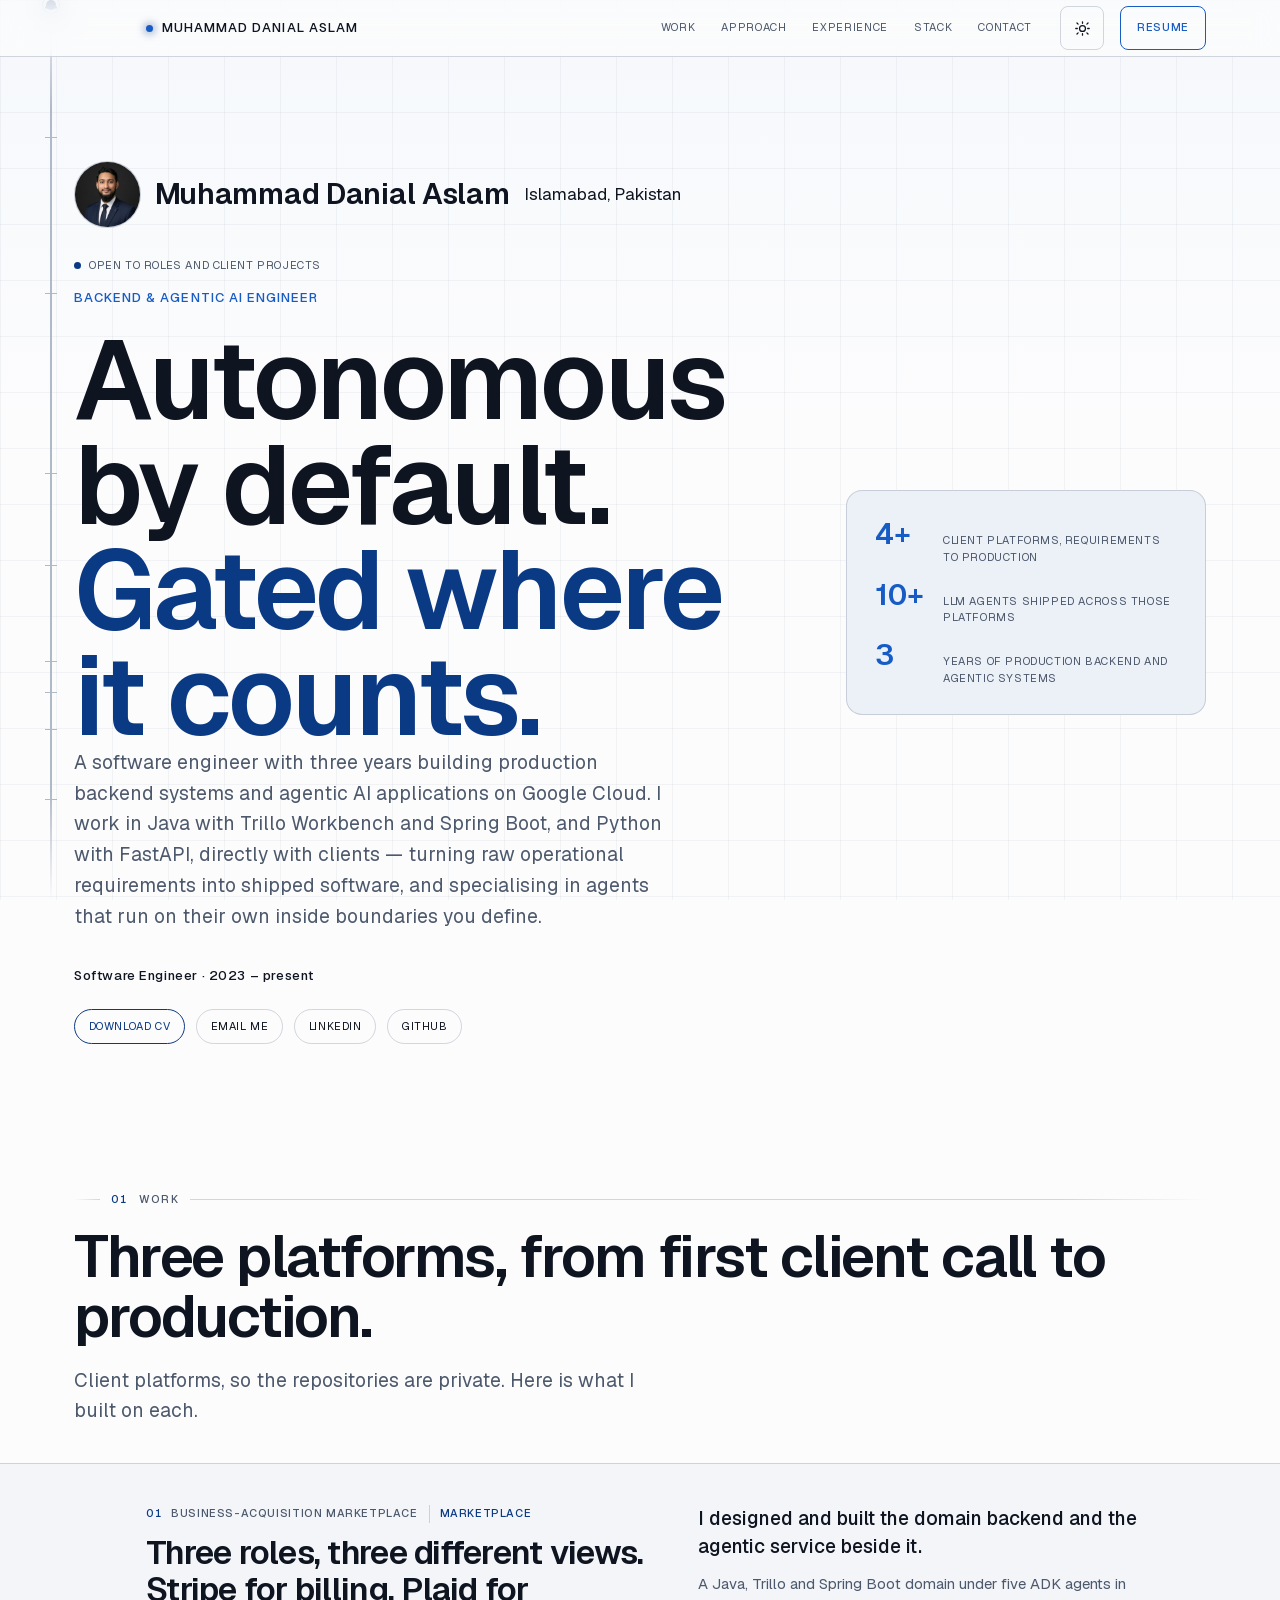
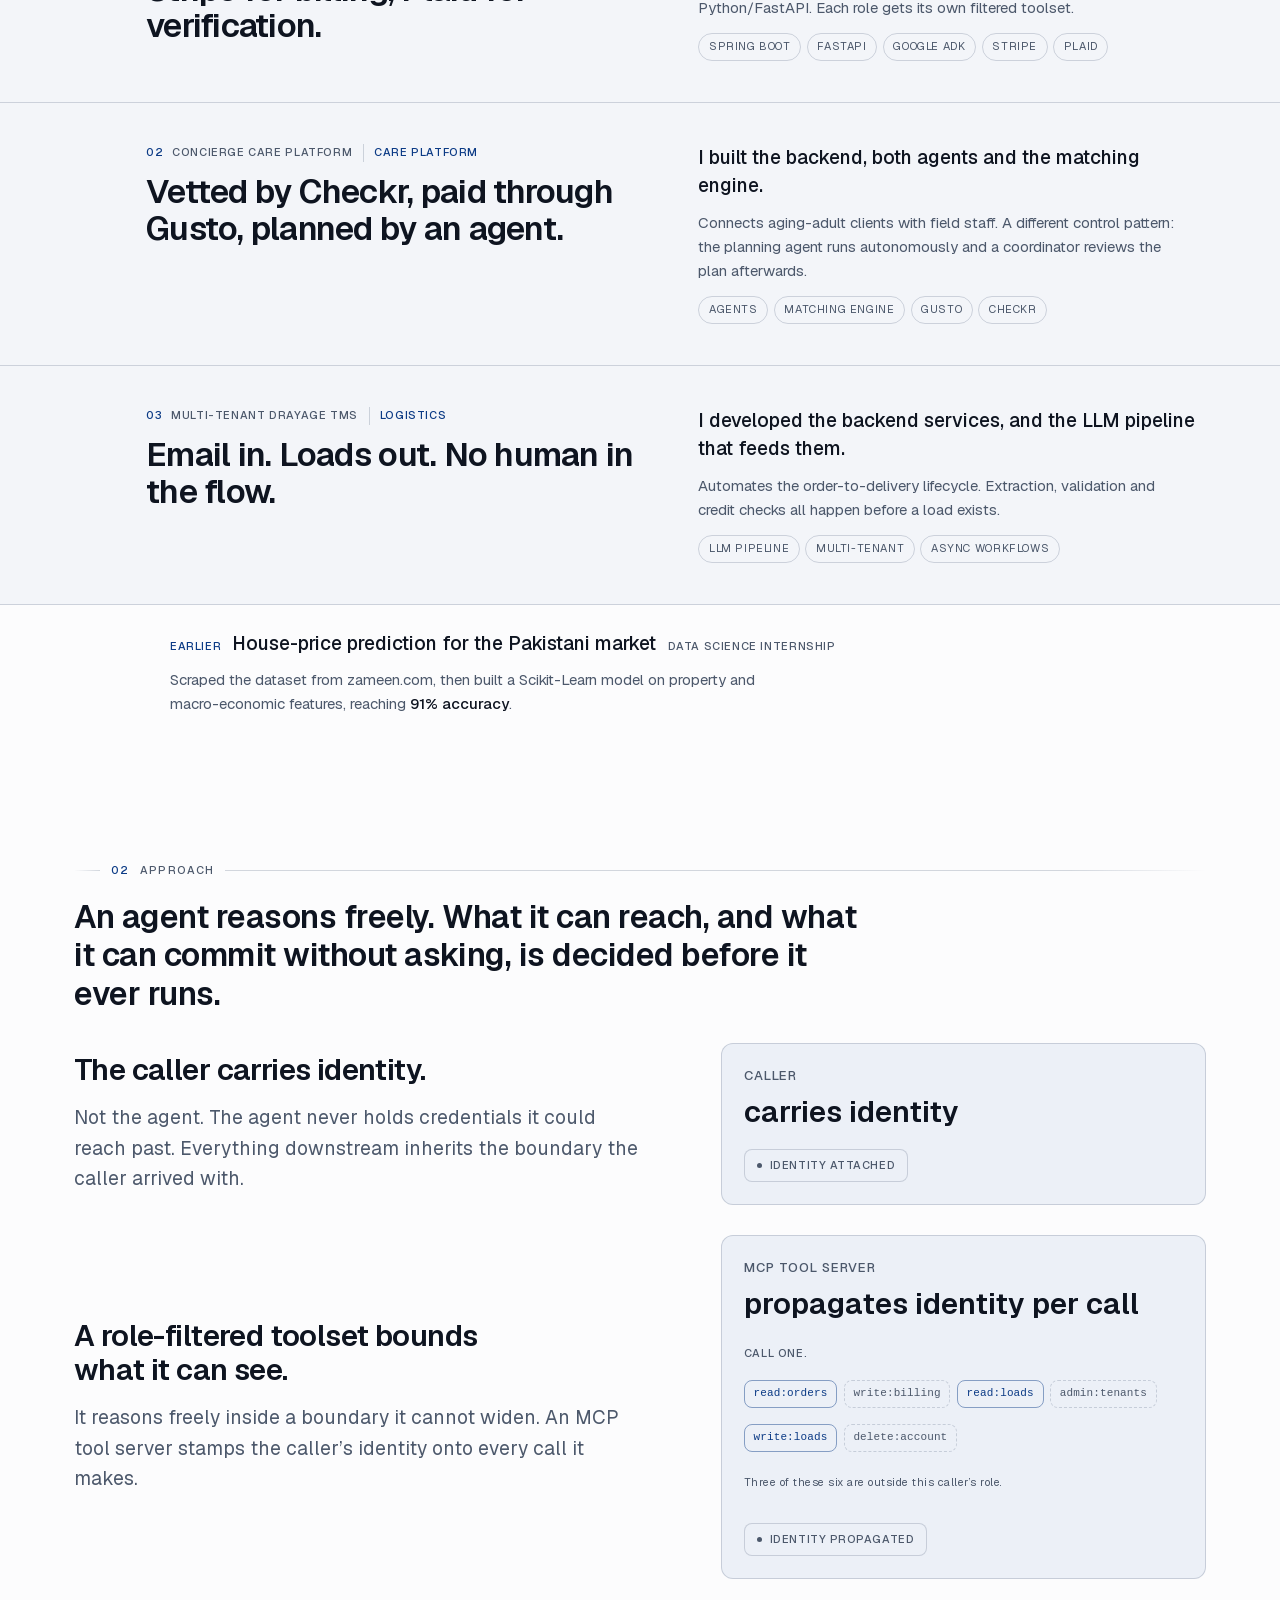
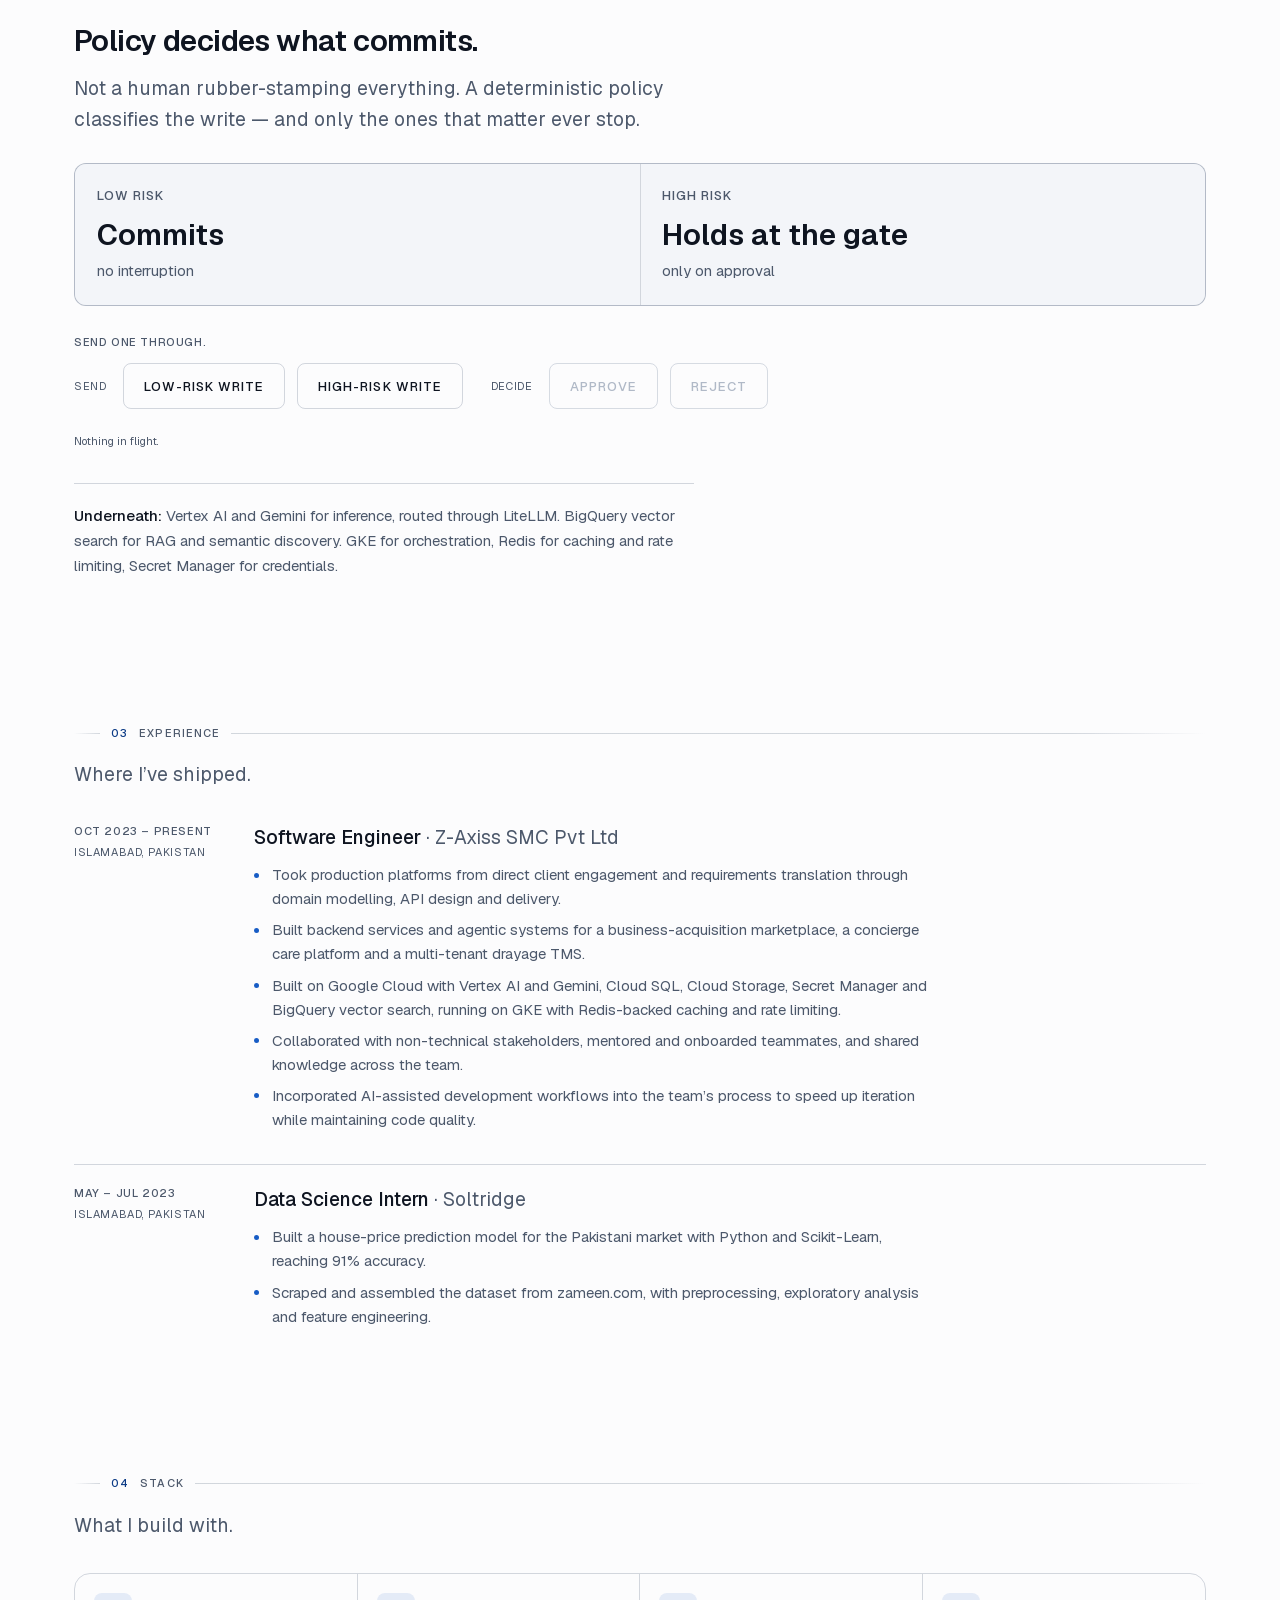
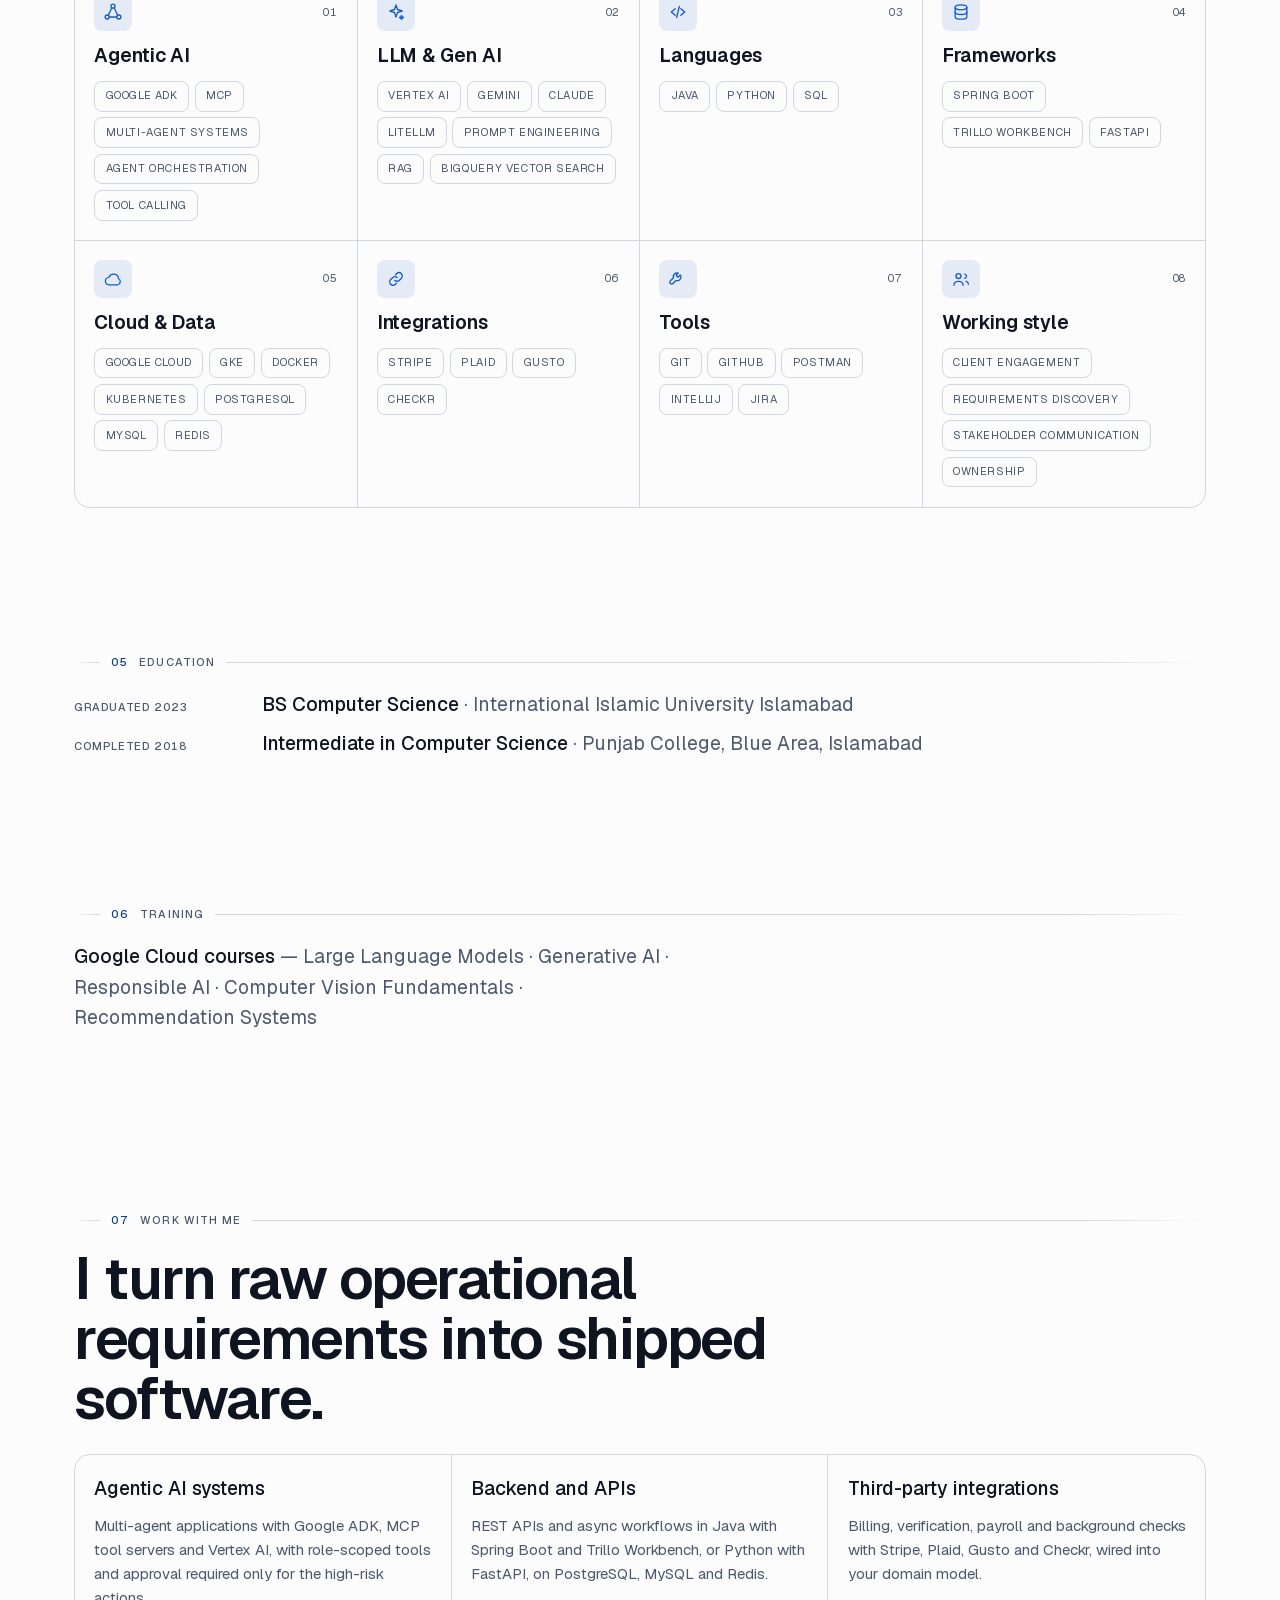
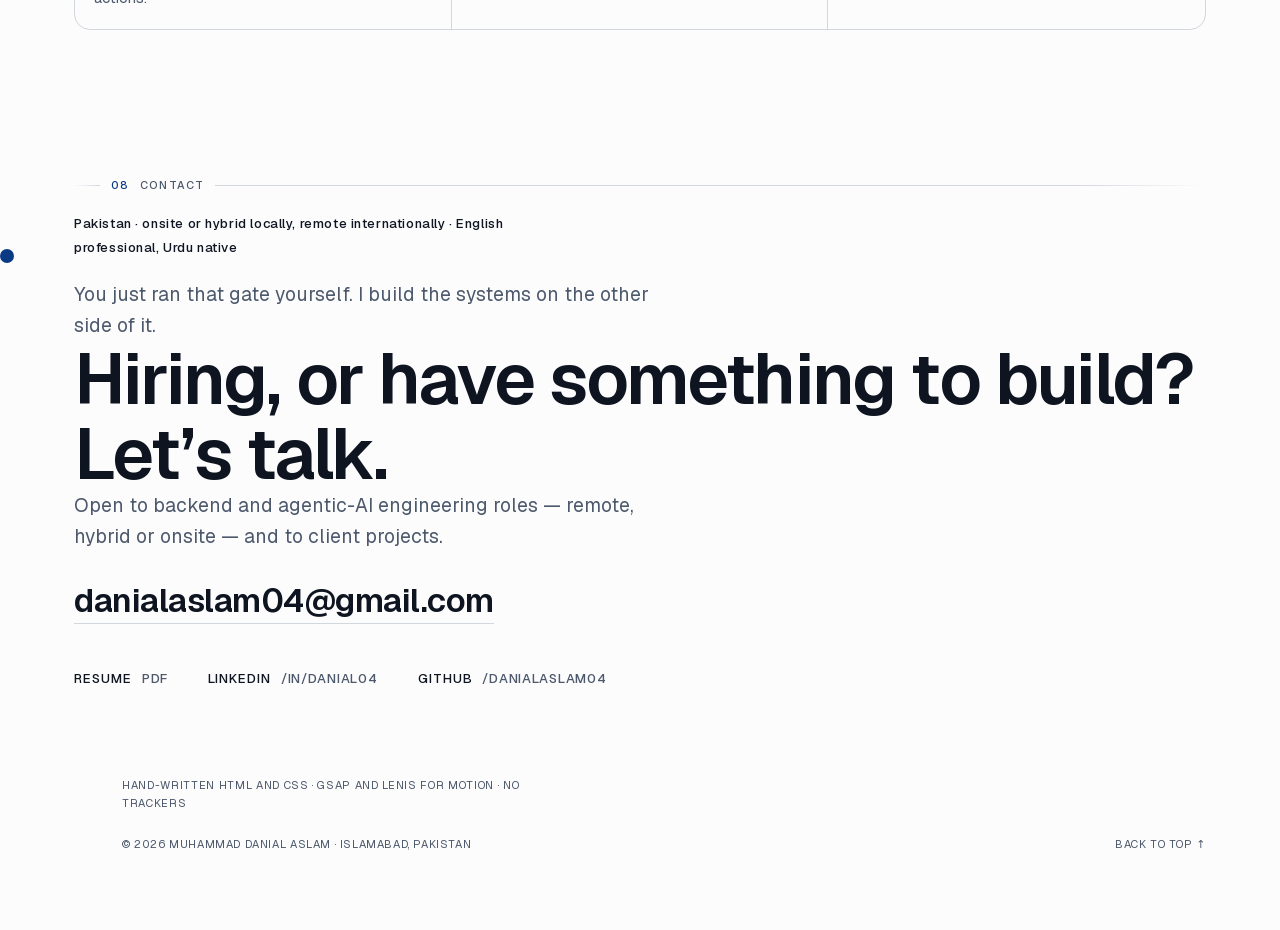
==== index.html @ 0011eb48 "Name employers and location, and add the second education row Completes Portfolio C on Danial's expl" ====
<!doctype html>
<html lang="en">
<head>
<meta charset="utf-8"/>
<meta name="viewport" content="width=device-width, initial-scale=1, viewport-fit=cover"/>
<title>Muhammad Danial Aslam — Backend &amp; Agentic AI Engineer</title>
<meta name="description" content="Backend and agentic AI engineer. Agents that run unattended in production, and the deterministic boundary that decides when they can’t. Java/Spring Boot, Python/FastAPI, Google ADK, MCP, Vertex AI."/>
<link rel="canonical" href="https://danialaslam04.github.io/"/>
<link rel="icon" href="favicon.svg" type="image/svg+xml"/>

<meta property="og:type" content="website"/>
<meta property="og:url" content="https://danialaslam04.github.io/"/>
<meta property="og:title" content="Muhammad Danial Aslam — Backend &amp; Agentic AI Engineer"/>
<meta property="og:description" content="Three production platforms, five LLM agents, three years. Java/Spring Boot, Python/FastAPI, Google Cloud."/>
<meta property="og:image" content="https://danialaslam04.github.io/assets/og-image.png"/>
<meta property="og:image:width" content="1200"/>
<meta property="og:image:height" content="630"/>
<meta property="og:image:alt" content="Muhammad Danial Aslam — Backend and Agentic AI Engineer"/>
<meta name="twitter:card" content="summary_large_image"/>
<meta name="twitter:title" content="Muhammad Danial Aslam — Backend &amp; Agentic AI Engineer"/>
<meta name="twitter:description" content="Three production platforms, five LLM agents, three years. Java/Spring Boot, Python/FastAPI, Google Cloud."/>
<meta name="twitter:image" content="https://danialaslam04.github.io/assets/og-image.png"/>
<meta name="twitter:image:alt" content="Muhammad Danial Aslam — Backend and Agentic AI Engineer"/>
<meta name="theme-color" content="#070B12"/>

<link rel="preload" href="assets/geist-latin.woff2" as="font" type="font/woff2" crossorigin/>
<link rel="stylesheet" href="styles.css"/>

<script>
/* Pre-paint: apply the stored theme before the first frame. Without this a
   visitor who chose light gets a dark flash on every load, which is worse
   than not offering the toggle. Wrapped because storage can throw in private
   mode; the page then simply follows the OS preference. */
(function(){
  try { var t = localStorage.getItem('theme');
        if (t === 'light' || t === 'dark') document.documentElement.setAttribute('data-theme', t);
  } catch (e) {}
})();
</script>

<script type="application/ld+json">
{"@context":"https://schema.org","@type":"Person","name":"Muhammad Danial Aslam",
"url":"https://danialaslam04.github.io/","jobTitle":"Backend & Agentic AI Engineer",
"image":"https://danialaslam04.github.io/assets/danial-aslam.jpg",
"email":"mailto:danialaslam04@gmail.com",
"address":{"@type":"PostalAddress","addressCountry":"PK"},
"sameAs":["https://github.com/DanialAslam04","https://www.linkedin.com/in/danial04/"],
"alumniOf":{"@type":"CollegeOrUniversity","name":"International Islamic University Islamabad"},
"knowsAbout":["Agentic AI","Model Context Protocol","Google ADK","Vertex AI","Java","Spring Boot","Python","FastAPI","Kubernetes","PostgreSQL"]}
</script>
</head>
<body>
<a class="skip-link" href="#main">Skip to main content</a>

<header class="bar">
  <div class="bar-in">
    <a class="bar-id" href="#hero"><span class="bar-dot" aria-hidden="true"></span><span class="bar-name"><span class="bar-given">Muhammad </span>Danial Aslam</span></a>
    <nav class="bar-nav" aria-label="Primary">
      <ul>
        <li><a href="#work">Work</a></li>
        <li><a href="#build">Approach</a></li>
        <li><a href="#experience">Experience</a></li>
        <li><a href="#stack">Stack</a></li>
        <li><a href="#contact">Contact</a></li>
      </ul>
    </nav>
    <button type="button" id="theme" class="bar-toggle" aria-label="Switch to light theme">
      <svg class="i-moon" viewBox="0 0 24 24" width="17" height="17" aria-hidden="true" focusable="false"><path d="M21 12.8A9 9 0 1 1 11.2 3a7 7 0 0 0 9.8 9.8Z" fill="none" stroke="currentColor" stroke-width="1.8" stroke-linejoin="round"/></svg>
      <svg class="i-sun" viewBox="0 0 24 24" width="17" height="17" aria-hidden="true" focusable="false"><circle cx="12" cy="12" r="4.2" fill="none" stroke="currentColor" stroke-width="1.8"/><path d="M12 2.5v2.2M12 19.3v2.2M4.2 4.2l1.6 1.6M18.2 18.2l1.6 1.6M2.5 12h2.2M19.3 12h2.2M4.2 19.8l1.6-1.6M18.2 5.8l1.6-1.6" stroke="currentColor" stroke-width="1.8" stroke-linecap="round"/></svg>
    </button>
    <a class="bar-cta" href="assets/Muhammad-Danial-Aslam-Resume.pdf" target="_blank" rel="noopener noreferrer">Resume</a>
  </div>
</header>

<div class="glow glow-a" aria-hidden="true"></div>
<div class="glow glow-b" aria-hidden="true"></div>

<div id="rail" aria-hidden="true">
  <div class="track"></div><div class="trace"></div><div class="head"></div>
</div>

<main id="main" tabindex="-1">

  <!-- ───────────────── 1 · Hero — who, the claim, the proof ─────────────────
       About's bio sentence folds in here. It was a section of its own saying
       what this one already implies, a screen before the evidence for it. -->
  <section id="hero" class="wrap">
    <div class="hero-grid">
      <div class="hero-main">
        <div class="ident">
          <!-- alt="" is deliberate, not an omission. His name is the adjacent
               visible text, so alt text here would make a screen reader
               announce it twice — the same reason the h1 no longer carries a
               hidden copy of it. Do not "fix" this. -->
          <img class="ident-face" src="assets/danial-aslam.jpg" alt="" width="400" height="400"
               decoding="async" fetchpriority="high">
          <p class="ident-name">Muhammad Danial Aslam</p>
          <p class="ident-loc rv"><span>Islamabad, Pakistan</span></p>
        </div>
        <p class="avail rv"><span><i aria-hidden="true"></i>Open to roles and client projects</span></p>
        <p class="eyebrow rv"><span><b>Backend &amp; Agentic AI Engineer</b></span></p>
        <h1 class="claim rv"><span>Autonomous</span> <span>by default.</span> <span class="two">Gated where</span> <span class="two">it counts.</span></h1>
        <p class="lede hero-bio rv"><span>A software engineer with three years building production backend systems and agentic AI applications on Google Cloud. I work in Java with Trillo Workbench and Spring Boot, and Python with FastAPI, directly with clients — turning raw operational requirements into shipped software, and specialising in agents that run on their own inside boundaries you define.</span></p>
        <p class="hero-meta rv"><span>Software Engineer · 2023 – present</span></p>
        <ul class="hero-cta rv">
          <li><a class="hc-go" href="assets/Muhammad-Danial-Aslam-Resume.pdf" target="_blank" rel="noopener noreferrer">Download CV</a></li>
          <li><a href="mailto:danialaslam04@gmail.com">Email me</a></li>
          <li><a href="https://www.linkedin.com/in/danial04/" target="_blank" rel="noopener noreferrer">LinkedIn</a></li>
          <li><a href="https://github.com/DanialAslam04" target="_blank" rel="noopener noreferrer">GitHub</a></li>
        </ul>
      </div>

      <aside class="brief" aria-label="At a glance">
        <ul class="metrics">
          <li><b>4+</b><span>client platforms, requirements to production</span></li>
          <li><b>10+</b><span>LLM agents shipped across those platforms</span></li>
          <li><b>3</b><span>years of production backend and agentic systems</span></li>
        </ul>
      </aside>
    </div>
  </section>
  <section id="work" class="wrap sec-lg" aria-labelledby="work-h">
    <p class="sec-mark"><i aria-hidden="true">01</i><span>Work</span></p>
    <h2 id="work-h" class="rv"><span>Three platforms, from first client call to production.</span></h2>
    <p class="lede sec-lede">Client platforms, so the repositories are private. Here is what I built on each.</p>

    <div class="work-view">
      <ol class="work-track">
        <li class="panel">
          <div class="panel-in">
            <div class="panel-claim">
              <p class="panel-k"><i aria-hidden="true">01</i>Business-Acquisition Marketplace<em>Marketplace</em></p>
              <p class="panel-pull rv"><span>Three roles, three different views. Stripe for billing, Plaid for verification.</span></p>
            </div>
            <div class="panel-detail">
              <p class="panel-own">I designed and built the domain backend and the agentic service beside it.</p>
              <p class="panel-desc">A Java, Trillo and Spring Boot domain under five ADK agents in Python/FastAPI. Each role gets its own filtered toolset.</p>
              <ul class="panel-tech"><li>Spring Boot</li><li>FastAPI</li><li>Google ADK</li><li>Stripe</li><li>Plaid</li></ul>
            </div>
          </div>
        </li>
        <li class="panel">
          <div class="panel-in">
            <div class="panel-claim">
              <p class="panel-k"><i aria-hidden="true">02</i>Concierge Care Platform<em>Care platform</em></p>
              <p class="panel-pull rv"><span>Vetted by Checkr, paid through Gusto, planned by an agent.</span></p>
            </div>
            <div class="panel-detail">
              <p class="panel-own">I built the backend, both agents and the matching engine.</p>
              <p class="panel-desc">Connects aging-adult clients with field staff. A different control pattern: the planning agent runs autonomously and a coordinator reviews the plan afterwards.</p>
              <ul class="panel-tech"><li>Agents</li><li>Matching engine</li><li>Gusto</li><li>Checkr</li></ul>
            </div>
          </div>
        </li>
        <li class="panel">
          <div class="panel-in">
            <div class="panel-claim">
              <p class="panel-k"><i aria-hidden="true">03</i>Multi-Tenant Drayage TMS<em>Logistics</em></p>
              <p class="panel-pull rv"><span>Email in. Loads out. No human in the flow.</span></p>
            </div>
            <div class="panel-detail">
              <p class="panel-own">I developed the backend services, and the LLM pipeline that feeds them.</p>
              <p class="panel-desc">Automates the order-to-delivery lifecycle. Extraction, validation and credit checks all happen before a load exists.</p>
              <ul class="panel-tech"><li>LLM pipeline</li><li>Multi-tenant</li><li>Async workflows</li></ul>
            </div>
          </div>
        </li>
      </ol>
    </div>

    <!-- The one piece of work with a number attached and nothing under NDA. -->
    <div class="earlier">
      <p class="earlier-k"><i aria-hidden="true">Earlier</i>House-price prediction for the Pakistani market<em>Data science internship</em></p>
      <p class="earlier-d">Scraped the dataset from zameen.com, then built a Scikit-Learn model on property and macro-economic features, reaching <b>91% accuracy</b>.</p>
    </div>
  </section>
  <section id="build" class="wrap sec-lg" aria-labelledby="build-h">
    <p class="sec-mark"><i aria-hidden="true">02</i><span>Approach</span></p>
    <h2 id="build-h" class="build-h rv"><span>An agent reasons freely. What it can reach, and what it can commit without asking, is decided before it ever runs.</span></h2>

    <div class="stage-block" data-live>
      <div class="stage">
        <div>
          <h3 class="stage-h rv"><span>The caller carries identity.</span></h3>
          <p class="lede rv"><span>Not the agent. The agent never holds credentials it could reach past. Everything downstream inherits the boundary the caller arrived with.</span></p>
        </div>
        <div class="unit">
          <span class="k">Caller</span>
          <span class="v">carries identity</span>
          <span class="chip"><i aria-hidden="true"></i>identity attached</span>
        </div>
      </div>
    </div>

    <div class="stage-block" data-live data-filter>
      <div class="stage">
        <div>
          <h3 class="stage-h rv"><span>A role-filtered toolset bounds what it can see.</span></h3>
          <p class="lede rv"><span>It reasons freely inside a boundary it cannot widen. An MCP tool server stamps the caller’s identity onto every call it makes.</span></p>
        </div>
        <div class="unit">
          <span class="k">MCP tool server</span>
          <span class="v">propagates identity per call</span>
          <p class="tool-ask" id="tool-ask">Call one.</p>
          <ul class="tools" aria-labelledby="tool-ask">
            <li class="allow"><button type="button" class="tool" data-allow="1"><span class="tool-face">read:orders</span></button></li>
            <li class="deny"><button type="button" class="tool" data-allow="0"><span class="tool-face">write:billing</span><span class="sr"> — outside this role</span></button></li>
            <li class="allow"><button type="button" class="tool" data-allow="1"><span class="tool-face">read:loads</span></button></li>
            <li class="deny"><button type="button" class="tool" data-allow="0"><span class="tool-face">admin:tenants</span><span class="sr"> — outside this role</span></button></li>
            <li class="allow"><button type="button" class="tool" data-allow="1"><span class="tool-face">write:loads</span></button></li>
            <li class="deny"><button type="button" class="tool" data-allow="0"><span class="tool-face">delete:account</span><span class="sr"> — outside this role</span></button></li>
          </ul>
          <!-- Renders complete without JS: the sentence states the rule the
               buttons go on to demonstrate, so a visitor with no script reads
               the claim rather than meeting a dead control. -->
          <p class="tool-out" role="status" aria-live="polite">Three of these six are outside this caller’s role.</p>
          <span class="chip"><i aria-hidden="true"></i>identity propagated</span>
        </div>
      </div>
    </div>

    <!-- The gate keeps its id and its data-state: the state machine and every
         selector hanging off it are descendant-based, so it works unchanged
         as a block rather than a section. -->
    <div id="gate" class="gate-block" data-state="" data-live>
      <h3 class="stage-h gate-h rv"><span>Policy decides what commits.</span></h3>
      <p class="lede rv"><span>Not a human rubber-stamping everything. A deterministic policy classifies the write — and only the ones that matter ever stop.</span></p>

      <div class="verdict">
        <div class="path path-low">
          <span class="pk">Low risk</span>
          <span class="pv" data-low-t>Commits</span>
          <span class="ps" data-low-s>no interruption</span>
        </div>
        <div class="path path-high">
          <span class="pk">High risk</span>
          <span class="pv" data-high-t>Holds at the gate</span>
          <span class="ps" data-high-s>only on approval</span>
        </div>
      </div>

      <p class="gate-prompt">Send one through.</p>
      <div class="controls">
        <span class="ctl-sep">Send</span>
        <button type="button" class="ctl" data-send="low">Low-risk write</button>
        <button type="button" class="ctl" data-send="high">High-risk write</button>
        <span class="ctl-sep ctl-sep-2">Decide</span>
        <button type="button" class="ctl ctl-go" data-act="approve" disabled>Approve</button>
        <button type="button" class="ctl" data-act="reject" disabled>Reject</button>
      </div>
      <p class="status" role="status" aria-live="polite">Nothing in flight.</p>
    </div>
    <p class="under"><b>Underneath:</b> Vertex AI and Gemini for inference, routed through LiteLLM. BigQuery vector search for RAG and semantic discovery. GKE for orchestration, Redis for caching and rate limiting, Secret Manager for credentials.</p>
  </section>
  <!-- ───────────────── 4 · Experience ─────────────────
       Portfolio C promotes this out of the old Background band into a section
       of its own with per-role bullets. Employers are named and the location
       is city-level on Danial's explicit instruction, 2026-10-05. This reverses
       the earlier ruling behind 5efdc1f — do not re-anonymise without asking. -->
  <section id="experience" class="wrap quiet" aria-labelledby="exp-h">
    <h2 id="exp-h" class="sec-mark"><i aria-hidden="true">03</i><span>Experience</span></h2>
    <p class="lede sec-lede">Where I&#8217;ve shipped.</p>
    <ol class="exp">
      <li>
        <div class="exp-when"><span class="tl-when">Oct 2023 &#8211; present</span><span class="exp-where">Islamabad, Pakistan</span></div>
        <div class="exp-body">
          <p class="exp-role"><b>Software Engineer</b> &#183; Z-Axiss SMC Pvt Ltd</p>
          <ul>
            <li>Took production platforms from direct client engagement and requirements translation through domain modelling, API design and delivery.</li>
            <li>Built backend services and agentic systems for a business-acquisition marketplace, a concierge care platform and a multi-tenant drayage TMS.</li>
            <li>Built on Google Cloud with Vertex AI and Gemini, Cloud SQL, Cloud Storage, Secret Manager and BigQuery vector search, running on GKE with Redis-backed caching and rate limiting.</li>
            <li>Collaborated with non-technical stakeholders, mentored and onboarded teammates, and shared knowledge across the team.</li>
            <li>Incorporated AI-assisted development workflows into the team&#8217;s process to speed up iteration while maintaining code quality.</li>
          </ul>
        </div>
      </li>
      <li>
        <div class="exp-when"><span class="tl-when">May &#8211; Jul 2023</span><span class="exp-where">Islamabad, Pakistan</span></div>
        <div class="exp-body">
          <p class="exp-role"><b>Data Science Intern</b> &#183; Soltridge</p>
          <ul>
            <li>Built a house-price prediction model for the Pakistani market with Python and Scikit-Learn, reaching 91% accuracy.</li>
            <li>Scraped and assembled the dataset from zameen.com, with preprocessing, exploratory analysis and feature engineering.</li>
          </ul>
        </div>
      </li>
    </ol>
  </section>
  <section id="stack" class="wrap quiet" aria-labelledby="stack-h">
    <h2 id="stack-h" class="sec-mark"><i aria-hidden="true">04</i><span>Stack</span></h2>
    <p class="lede sec-lede">What I build with.</p>
    <dl class="field">
      <div class="grp">
        <dt>
          <span class="grp-head">
            <span class="grp-ico" aria-hidden="true"><svg viewBox="0 0 24 24" fill="none" stroke="currentColor" stroke-width="1.6" stroke-linecap="round" stroke-linejoin="round"><circle cx="12" cy="5" r="2.4"/><circle cx="5" cy="18" r="2.4"/><circle cx="19" cy="18" r="2.4"/><path d="M10.6 6.9 6.5 15.7M13.4 6.9l4.1 8.8M7.4 18h9.2"/></svg></span>
            <i aria-hidden="true">01</i>
          </span>
          <span class="grp-t">Agentic AI</span>
        </dt>
        <dd><ul><li>Google ADK</li><li>MCP</li><li>Multi-Agent Systems</li><li>Agent Orchestration</li><li>Tool Calling</li></ul></dd>
      </div>
      <div class="grp">
        <dt>
          <span class="grp-head">
            <span class="grp-ico" aria-hidden="true"><svg viewBox="0 0 24 24" fill="none" stroke="currentColor" stroke-width="1.6" stroke-linecap="round" stroke-linejoin="round"><path d="M12 3.4 13.8 9l5.6 1.8L13.8 12.6 12 18.2l-1.8-5.6L4.6 10.8 10.2 9z"/><path d="M18.6 16.2l.6 1.8 1.8.6-1.8.6-.6 1.8-.6-1.8-1.8-.6 1.8-.6z"/></svg></span>
            <i aria-hidden="true">02</i>
          </span>
          <span class="grp-t">LLM &amp; Gen AI</span>
        </dt>
        <dd><ul><li>Vertex AI</li><li>Gemini</li><li>Claude</li><li>LiteLLM</li><li>Prompt Engineering</li><li>RAG</li><li>BigQuery vector search</li></ul></dd>
      </div>
      <div class="grp">
        <dt>
          <span class="grp-head">
            <span class="grp-ico" aria-hidden="true"><svg viewBox="0 0 24 24" fill="none" stroke="currentColor" stroke-width="1.6" stroke-linecap="round" stroke-linejoin="round"><path d="m8.6 8-4.6 4 4.6 4M15.4 8l4.6 4-4.6 4M13.6 5.4l-3.2 13.2"/></svg></span>
            <i aria-hidden="true">03</i>
          </span>
          <span class="grp-t">Languages</span>
        </dt>
        <dd><ul><li>Java</li><li>Python</li><li>SQL</li></ul></dd>
      </div>
      <div class="grp">
        <dt>
          <span class="grp-head">
            <span class="grp-ico" aria-hidden="true"><svg viewBox="0 0 24 24" fill="none" stroke="currentColor" stroke-width="1.6" stroke-linecap="round" stroke-linejoin="round"><ellipse cx="12" cy="6.4" rx="7" ry="3"/><path d="M5 6.4v11.2c0 1.7 3.1 3 7 3s7-1.3 7-3V6.4"/><path d="M19 12c0 1.7-3.1 3-7 3s-7-1.3-7-3"/></svg></span>
            <i aria-hidden="true">04</i>
          </span>
          <span class="grp-t">Frameworks</span>
        </dt>
        <dd><ul><li>Spring Boot</li><li>Trillo Workbench</li><li>FastAPI</li></ul></dd>
      </div>
      <div class="grp">
        <dt>
          <span class="grp-head">
            <span class="grp-ico" aria-hidden="true"><svg viewBox="0 0 24 24" fill="none" stroke="currentColor" stroke-width="1.6" stroke-linecap="round" stroke-linejoin="round"><path d="M7.6 19a4.5 4.5 0 0 1-.5-9 6 6 0 0 1 11.6 1.7A3.9 3.9 0 0 1 17.4 19z"/></svg></span>
            <i aria-hidden="true">05</i>
          </span>
          <span class="grp-t">Cloud &amp; Data</span>
        </dt>
        <dd><ul><li>Google Cloud</li><li>GKE</li><li>Docker</li><li>Kubernetes</li><li>PostgreSQL</li><li>MySQL</li><li>Redis</li></ul></dd>
      </div>
      <div class="grp">
        <dt>
          <span class="grp-head">
            <span class="grp-ico" aria-hidden="true"><svg viewBox="0 0 24 24" fill="none" stroke="currentColor" stroke-width="1.6" stroke-linecap="round" stroke-linejoin="round"><path d="M10.4 13.6a4 4 0 0 0 5.7 0l2.3-2.3a4 4 0 1 0-5.7-5.7l-1.3 1.3"/><path d="M13.6 10.4a4 4 0 0 0-5.7 0l-2.3 2.3a4 4 0 1 0 5.7 5.7l1.3-1.3"/></svg></span>
            <i aria-hidden="true">06</i>
          </span>
          <span class="grp-t">Integrations</span>
        </dt>
        <dd><ul><li>Stripe</li><li>Plaid</li><li>Gusto</li><li>Checkr</li></ul></dd>
      </div>
      <div class="grp">
        <dt>
          <span class="grp-head">
            <span class="grp-ico" aria-hidden="true"><svg viewBox="0 0 24 24" fill="none" stroke="currentColor" stroke-width="1.6" stroke-linecap="round" stroke-linejoin="round"><path d="M15.6 9.4a4.5 4.5 0 0 1-6 4.3l-3.5 3.6a2.2 2.2 0 1 1-3.1-3.1l3.6-3.6a4.5 4.5 0 0 1 5.7-5.7L9.7 7.5l2.3 2.3 2.6-2.6c.6.6 1 1.4 1 2.2z"/></svg></span>
            <i aria-hidden="true">07</i>
          </span>
          <span class="grp-t">Tools</span>
        </dt>
        <dd><ul><li>Git</li><li>GitHub</li><li>Postman</li><li>IntelliJ</li><li>Jira</li></ul></dd>
      </div>
          <div class="grp">
        <dt>
          <span class="grp-head">
            <span class="grp-ico" aria-hidden="true"><svg viewBox="0 0 24 24" fill="none" stroke="currentColor" stroke-width="1.6" stroke-linecap="round" stroke-linejoin="round"><path d="M9 11.5a3 3 0 1 0 0-6 3 3 0 0 0 0 6Z"/><path d="M3.5 19.5c0-2.8 2.5-4.6 5.5-4.6s5.5 1.8 5.5 4.6"/><path d="M16.5 6.2a2.6 2.6 0 0 1 0 5.1M18 14.6c1.7.6 2.9 1.9 2.9 3.6"/></svg></span>
            <i aria-hidden="true">08</i>
          </span>
          <span class="grp-t">Working style</span>
        </dt>
        <dd><ul><li>Client engagement</li><li>Requirements discovery</li><li>Stakeholder communication</li><li>Ownership</li></ul></dd>
      </div>
    </dl>
  </section>
  <!-- ───────────────── 6 · Education ───────────────── -->
  <section id="education" class="wrap quiet" aria-labelledby="edu-h">
    <h2 id="edu-h" class="sec-mark"><i aria-hidden="true">05</i><span>Education</span></h2>
    <ol class="timeline">
      <li>
        <span class="tl-when">Graduated 2023</span>
        <span class="tl-what"><b>BS Computer Science</b> &#183; International Islamic University Islamabad</span>
      </li>
      <li>
        <span class="tl-when">Completed 2018</span>
        <span class="tl-what"><b>Intermediate in Computer Science</b> &#183; Punjab College, Blue Area, Islamabad</span>
      </li>
    </ol>
  </section>
  <!-- ───────────────── 7 · Training ───────────────── -->
  <section id="training" class="wrap quiet" aria-labelledby="trn-h">
    <h2 id="trn-h" class="sec-mark"><i aria-hidden="true">06</i><span>Training</span></h2>
    <p class="lede sec-lede trn-d"><b>Google Cloud courses</b> &#8212; Large Language Models &#183; Generative AI &#183; Responsible AI &#183; Computer Vision Fundamentals &#183; Recommendation Systems</p>
  </section>
  <section id="serve" class="wrap sec-lg" aria-labelledby="serve-h">
    <p class="sec-mark"><i aria-hidden="true">07</i><span>Work with me</span></p>
    <h2 id="serve-h" class="rv"><span>I turn raw operational requirements into shipped software.</span></h2>
    <ul class="serve">
      <li>
        <p class="serve-t">Agentic AI systems</p>
        <p class="serve-d">Multi-agent applications with Google ADK, MCP tool servers and Vertex AI, with role-scoped tools and approval required only for the high-risk actions.</p>
      </li>
      <li>
        <p class="serve-t">Backend and APIs</p>
        <p class="serve-d">REST APIs and async workflows in Java with Spring Boot and Trillo Workbench, or Python with FastAPI, on PostgreSQL, MySQL and Redis.</p>
      </li>
      <li>
        <p class="serve-t">Third-party integrations</p>
        <p class="serve-d">Billing, verification, payroll and background checks with Stripe, Plaid, Gusto and Checkr, wired into your domain model.</p>
      </li>
    </ul>
  </section>
  <section id="contact" class="wrap" aria-labelledby="contact-h">
    <div class="terminal" aria-hidden="true"><span class="dot"></span></div>
    <p class="sec-mark"><i aria-hidden="true">08</i><span>Contact</span></p>
    <p class="contact-meta rv"><span>Pakistan · onsite or hybrid locally, remote internationally · English professional, Urdu native</span></p>
    <p class="lede sec-lede">You just ran that gate yourself. I build the systems on the other side of it.</p>
    <h2 id="contact-h" class="claim rv"><span>Hiring, or have something to build? Let&#8217;s talk.</span></h2>
    <p class="lede contact-open rv"><span>Open to backend and agentic-AI engineering roles &#8212; remote, hybrid or onsite &#8212; and to client projects.</span></p>
    <p class="mail rv"><span><a href="mailto:danialaslam04@gmail.com">danialaslam04@gmail.com</a></span></p>
    <ul class="links">
      <li><a href="assets/Muhammad-Danial-Aslam-Resume.pdf" target="_blank" rel="noopener noreferrer">Resume <em>PDF</em></a></li>
      <li><a href="https://www.linkedin.com/in/danial04/" target="_blank" rel="noopener noreferrer">LinkedIn <em>/in/danial04</em></a></li>
      <li><a href="https://github.com/DanialAslam04" target="_blank" rel="noopener noreferrer">GitHub <em>/DanialAslam04</em></a></li>
    </ul>
  </section>
</main>

<footer class="wrap site-foot">
  <p class="note">Hand-written HTML and CSS · GSAP and Lenis for motion · No trackers</p>
  <p class="foot-row"><span>&#169; 2026 Muhammad Danial Aslam &#183; Islamabad, Pakistan</span><a href="#hero">Back to top &#8593;</a></p>
</footer>

<script src="assets/lib/gsap.min.js" defer></script>
<script src="assets/lib/ScrollTrigger.min.js" defer></script>
<script src="assets/lib/lenis.min.js" defer></script>
<script src="script.js" defer></script>
</body>
</html>
---- styles.css ----
/* ============================================================================
   Muhammad Danial Aslam — the page is the pipeline.
   A rail down the left carries a signal whose position is scroll position.
   Each section is a stage the request passes through; at the bottom it reaches
   the policy, branches, and holds.

   Dark only, by decision: the accent is emissive, and a light counterpart
   would be a second visual system rather than a re-tokenisation.

   NOTHING ON THIS PAGE IS HIDDEN IN CSS. Every reveal's from-state is set by
   JavaScript at runtime, so with JS off or motion reduced every word is simply
   present. An element hidden here and revealed only by script is invisible
   forever in two of three engines — that has cost this project three rounds.
   ========================================================================== */

@font-face{font-family:'Geist';font-style:normal;font-weight:400 700;font-display:swap;
  src:url('assets/geist-latin.woff2') format('woff2');
  unicode-range:U+0000-00FF,U+0131,U+0152-0153,U+02BB-02BC,U+02C6,U+02DA,U+02DC,U+2000-206F,U+2122,U+2212,U+FEFF,U+FFFD}
/* A metric-matched fallback was built here, measured, and removed. Recording
   why, because it is the obvious next idea and it does not work on this page.

   The intent was sound: font-display:swap avoids invisible text and buys a
   reflow instead. The fix is normally a @font-face over a local system face
   with size-adjust so the swap changes shape without changing metrics.

   Two things defeated it, both only visible once measured.

   First, local() has to name a real face. local('system-ui') never matches
   anything, so the first attempt silently resolved to Helvetica Neue while
   its numbers had been calibrated against SF Pro — a 7.14% error dressed up
   as a fix.

   Second, and the reason none of it mattered: this page sets its measures in
   ch (46ch, 48ch, 18ch). A ch is the font's own '0' advance, so a wider
   fallback widens the column by the same proportion and the characters per
   line never change. size-adjust swept from 94% to 112% — an 18% range —
   moved the document height by exactly 0px. The layout was already
   self-normalising against font width.

   What remained was the choice of face, and the plain system-ui the stack
   already had beat anything local() could reach:

     no fallback face      2 of 121 blocks re-wrap,  60px document delta
     Helvetica Neue face   9 of 121 blocks re-wrap, 240px document delta

   So the stack below is the fallback, and it is the better one. Measured on
   macOS, where system-ui is SF Pro; a Windows reading could differ, but
   shipping a face that is four times worse on the platform we can measure,
   on the chance it helps one we cannot, is the wrong way round. */
:root{
  /* Component tokens first. Every derived colour below is expressed through
     these, so changing the signal or the ground is one value rather than a
     hunt through fourteen rgba() literals — which is what it was. */
  --void-rgb: 7 11 18;      /* navy ground */
  --deep-rgb: 12 18 28;     /* raised surfaces */
  --ui-rgb:   77 163 255;   /* INTERFACE: nav, CTAs, links — things you click */
  --sig-rgb:  150 206 255;  /* SIGNAL: higher luminance, and only ever the
                               travelling signal, a lit node, the commit */
  --faint-rgb:54 68 90;    /* 1.80:1 on the navy ground — the §2.4 floor.
                              48 60 80 measured 1.77 once the ground moved
                              from near-black to navy. */

  /* Borders are one translucent slate across the whole page. A border that
     is a tint of what it sits on survives a background change; an opaque one
     has to be restated for every surface, which is how a page ends up with
     fourteen edge colours that nearly match. */
  --line-rgb:148 163 184;
  --line:rgb(var(--line-rgb) / .16);
  /* One raised fill. Panels, nodes and the brief had three near-identical
     values between them; they are the same surface and now say so. */
  --surface:rgb(var(--deep-rgb) / .55);
  --surface-solid:var(--deep);

  /* Rounding carries role, not taste: the smaller the thing you can click,
     the tighter the corner. Full-bleed bands and the rail stay square —
     a rounded corner on an element that runs to the viewport edge is a
     corner that never appears. */
  --r-sm:8px;    /* chips, tags, buttons */
  --r-md:12px;   /* cards, nodes, panels */
  --r-lg:16px;   /* large containers */

  /* Feedback and result are different speeds. Feedback answers the pointer
     and must feel instant — 120ms is the band where a change is visible
     without being watched. A result is narrative and may take its time. */
  --fast:120ms;
  --fast-ease:cubic-bezier(.2,0,.2,1);
  --slow:.5s;
  /* Feedback is instant, consequence is perceptible. The gate's commit is the
     one payoff the page builds to; at 120ms it would be over before the eye
     caught it. */
  --result:300ms;

  /* Static fallbacks, overwritten by the measured value in script.js. With
     a 0px fallback the hero's calc(100svh - var(--bar-h)) resolved to a full
     100svh under a bar that is in flow, so with JS off the hero overflowed
     by the bar's whole height — a correctness bug, not a layout preference.
     These are the measured heights at each breakpoint; JS refines them. */
  --bar-h:57px;
  --bar-nav-h:46px;

  --grid:56px;
  --grid-rgb:148 163 184;
  --grid-a:.045;
  --page-wash:none;

  --void:rgb(var(--void-rgb));
  --deep:rgb(var(--deep-rgb));
  --ink:#EEF1F6;
  --dim:#8891A3;
  --faint:rgb(var(--faint-rgb));
  --sig:rgb(var(--sig-rgb));
  --sig-soft:rgb(var(--sig-rgb) / .14);
  --ui:rgb(var(--ui-rgb));

  /* One family across display and prose. "No serif anywhere" implies one
     sans doing both jobs; carrying a second family to no purpose would spend
     29 KB that the light theme and imagery need. */
  --display:'Geist',ui-sans-serif,system-ui,-apple-system,'Segoe UI',Roboto,sans-serif;
  --sans:'Geist',ui-sans-serif,system-ui,-apple-system,'Segoe UI',Roboto,sans-serif;
  /* Labels are the same sans, uppercase. A second family earned nothing here:
     it spent 20 KB to say "label" in a voice the display face already has.
     Uppercase sans needs less tracking than uppercase mono did, so the label
     letter-spacing comes down with it. */
  --label:var(--sans);
  /* The exception, and the only one: the six permission strings are literal
     identifiers. read:orders is code, and code is monospaced. System mono,
     so it costs no download. */
  --code:ui-monospace,SFMono-Regular,Menlo,Consolas,monospace;
  /* The page is sized in rem so that ONE declaration can enlarge all of it.
     --sc is 1 up to 1600 and ramps to 1.22 at 2560; html's font-size carries
     it, so every rem — type ceilings, padding, gaps, chip insets — grows by
     the same factor at once.

     This is why the measure is in rem too (73.75rem = the old 1180px). A ch
     measure scales with its own font-size, so if the type grew and the
     column did not, 61ch of prose would stop fitting and the paragraphs
     would rewrap narrower. Growing both by one factor keeps every ch count
     identical and nothing reflows: the same page, larger. The clamps all sit
     on their ceilings above 1400 anyway, so the vw slopes are untouched. */
  --rail:4.5rem;

  /* One page ladder, swept across 320–1920: minimum adjacent gap 6.0px.
     Floors are separated deliberately — both earlier inversions happened
     where clamps bottom out, not at the ceiling. */
  /* Ceiling 7rem, not 8.25: above 1180 the hero column is ~700px and the
     widest authored line ("Gated where", Geist 600, ratio 6.075) needs 680px
     at 112px. The cap engages before the column narrows, so the full 9.5vw
     slope survives. Floor 2.875rem for the 288px column at 320. */
  --t-name : clamp(2.875rem, 9.5vw, 7rem);
  --t-claim: clamp(2.125rem, 5.6vw, 5rem);
  --t-head : clamp(1.75rem,  4.6vw, 4rem);
  --t-value: clamp(1.375rem, 2.3vw, 2rem);
  --t-body : clamp(1rem,     1.5vw, 1.3125rem);
  --m-lg   : .8125rem;
  --m-sm   : .6875rem;

  /* Dark expresses state through emission. Each emissive treatment is a token
     so that light can replace the mechanism, not pale it down. */
  --glow-op:.5;
  --trace-glow:0 0 12px var(--sig);
  --head-ring:0 0 18px 4px rgb(var(--sig-rgb) / .55);
  --tick-lit-scale:1;
  --tick-lit-glow:0 0 10px var(--sig);
  --unit-live-shadow:0 0 0 1px rgb(var(--sig-rgb) / .28), 0 18px 60px -22px rgb(var(--sig-rgb) / .5);
  --approved-bg:linear-gradient(180deg,rgb(var(--sig-rgb) / .16),rgb(var(--sig-rgb) / .04));
  --approved-shadow:inset 0 0 60px -10px rgb(var(--sig-rgb) / .45);
  --approved-edge:0;
  --pulse-rest:0 0 18px 4px rgb(var(--sig-rgb) / .45);
  --unit-bg:var(--surface);
  --unit-live-bg:var(--surface);

  color-scheme:dark;
}

/* ---------------- light: state through weight, never emission ----------------
   Nothing glows. "On" means filled, thicker or darker. The two selectors below
   carry identical values deliberately — CSS cannot share a token block between
   a media query and an attribute, and this is a token list, not a stylesheet. */
@media (prefers-color-scheme: light){ :root:not([data-theme="dark"]){
  --void-rgb: 252 252 253;
  --deep-rgb: 243 245 249;
  --ui-rgb:   23 92 197;      /* interface — what you click */
  --sig-rgb:  11 58 133;      /* signal — in light, heavier rather than brighter */
  --faint-rgb:176 185 199;
  --ink:#0E1420;
  --dim:#4C586B;

  --glow-op:0;                /* a bloom on white is haze, not depth */
  --line-rgb:100 116 139;
  --line:rgb(var(--line-rgb) / .28);   /* slate carries less on white than on
                                          navy, so the alpha goes up rather
                                          than the colour going darker */
  /* Opaque and a step deeper than the ground. At .75 over a near-white void
     this resolved to roughly 245 247 250 against a 252 252 253 page — a
     three-value separation, which is why the Executive Brief read as a
     sidebar note in light where the dark one reads as a dossier. It is the
     page's proof block and a visitor can land in light cold. Separation
     comes from surface and edge, not from introducing another colour. */
  --surface:rgb(236 240 247);
  --grid-rgb:100 116 139;
  --grid-a:.07;
  --page-wash:linear-gradient(180deg,#F5F8FC 0%,#FCFCFD 46%);
  --trace-glow:none;          /* the fade is the trail; it still reads as ink */
  --head-ring:0 0 0 3px rgb(var(--void-rgb)), 0 0 0 4px rgb(var(--sig-rgb) / .35);
  --tick-lit-scale:2;         /* thickness IS the state */
  --tick-lit-glow:none;
  --unit-live-shadow:0 1px 2px rgb(0 0 0 / .06), 0 8px 24px -12px rgb(0 0 0 / .10);
  --approved-bg:rgb(var(--sig-rgb) / .08);
  --approved-shadow:none;
  --approved-edge:3px;        /* the commit lands as ink and weight */
  --pulse-rest:0 0 0 0;       /* the pulse happens, then it is a dot */
  --unit-bg:var(--surface);
  --unit-live-bg:rgb(var(--deep-rgb));
  color-scheme:light;
}}
:root[data-theme="light"]{
  --void-rgb: 252 252 253;
  --deep-rgb: 243 245 249;
  --ui-rgb:   23 92 197;      /* interface — what you click */
  --sig-rgb:  11 58 133;      /* signal — in light, heavier rather than brighter */
  --faint-rgb:176 185 199;
  --ink:#0E1420;
  --dim:#4C586B;

  --glow-op:0;                /* a bloom on white is haze, not depth */
  --line-rgb:100 116 139;
  --line:rgb(var(--line-rgb) / .28);   /* slate carries less on white than on
                                          navy, so the alpha goes up rather
                                          than the colour going darker */
  /* Opaque and a step deeper than the ground. At .75 over a near-white void
     this resolved to roughly 245 247 250 against a 252 252 253 page — a
     three-value separation, which is why the Executive Brief read as a
     sidebar note in light where the dark one reads as a dossier. It is the
     page's proof block and a visitor can land in light cold. Separation
     comes from surface and edge, not from introducing another colour. */
  --surface:rgb(236 240 247);
  --grid-rgb:100 116 139;
  --grid-a:.07;
  --page-wash:linear-gradient(180deg,#F5F8FC 0%,#FCFCFD 46%);
  --trace-glow:none;          /* the fade is the trail; it still reads as ink */
  --head-ring:0 0 0 3px rgb(var(--void-rgb)), 0 0 0 4px rgb(var(--sig-rgb) / .35);
  --tick-lit-scale:2;         /* thickness IS the state */
  --tick-lit-glow:none;
  --unit-live-shadow:0 1px 2px rgb(0 0 0 / .06), 0 8px 24px -12px rgb(0 0 0 / .10);
  --approved-bg:rgb(var(--sig-rgb) / .08);
  --approved-shadow:none;
  --approved-edge:3px;        /* the commit lands as ink and weight */
  --pulse-rest:0 0 0 0;       /* the pulse happens, then it is a dot */
  --unit-bg:var(--surface);
  --unit-live-bg:rgb(var(--deep-rgb));
  color-scheme:light;
}


*,*::before,*::after{box-sizing:border-box}
/* The ramp lives on the root font-size, so every rem on the page grows with
   it at once. It starts from 100% rather than 16px so it ADDS to whatever
   the reader has set in their browser instead of overriding it.

   It is a length and not a unitless factor because calc() cannot divide a
   length by a length: `1 + (100vw - 1600px) / 4360` adds a length to a
   number and never resolves. That fails SILENTLY — the custom property is
   just invalid and the page renders unscaled with no error anywhere. It is
   why this is measured at four widths rather than eyeballed. */
html{scroll-behavior:smooth;
  font-size:clamp(100%, calc(100% + (100vw - 1600px) * .003667), 122%)}

/* The scrollbar is part of the page, not the OS. This is NOT a reversal of
   removing .vbar: that was a navigation control wearing a scrollbar's shape,
   and it stays deleted. This is the real scrollbar, dressed.

   Only the webkit pseudo-elements are styled; `scrollbar-width` is left at
   auto deliberately, which is also what the reference does. Setting it to
   `thin` would quietly re-enter the territory we just left, and Firefox
   showing its own normal scrollbar is the correct outcome, not a gap.

   --line-rgb is theme-aware (148 163 184 dark, 100 116 139 light) so one
   rule serves both. Not --sig-rgb, which is a single value across themes
   and would go pale on white — the same trap as the Stack icons.

   .bar-nav ul keeps its own display:none below; that selector is more
   specific than this one, so the mobile nav strip is unaffected either way. */
::-webkit-scrollbar{width:6px;height:6px}
::-webkit-scrollbar-track{background:transparent}
::-webkit-scrollbar-thumb{background:rgb(var(--line-rgb) / .45);border-radius:10px}
::-webkit-scrollbar-thumb:hover{background:var(--ui)}
/* The ground is a 56px grid: a drafting surface for a page about systems,
   and it holds still. It replaces a canvas field that ran a rAF loop to say
   roughly the same thing — the grid says it in two gradients and no script.
   Layer order paints the grid over the wash, both fixed, so the page scrolls
   across the ground rather than dragging it along. */
body{margin:0;background-color:var(--void);color:var(--ink);
  background-image:
    linear-gradient(rgb(var(--grid-rgb) / var(--grid-a)) 1px,transparent 1px),
    linear-gradient(90deg,rgb(var(--grid-rgb) / var(--grid-a)) 1px,transparent 1px),
    var(--page-wash);
  background-size:var(--grid) var(--grid),var(--grid) var(--grid),auto;
  background-repeat:repeat,repeat,no-repeat;
  background-attachment:fixed;
  font-family:var(--sans);font-size:1.0625rem;line-height:1.6;
  -webkit-font-smoothing:antialiased;overflow-x:hidden}

.skip-link{position:absolute;left:16px;top:-100px;z-index:100;
  background:var(--ui);color:var(--void);border-radius:var(--r-sm);padding:12px 18px;
  font-family:var(--label);font-size:var(--m-lg);font-weight:500;
  letter-spacing:.08em;text-transform:uppercase;text-decoration:none}
.skip-link:focus{top:16px}

/* Two mesh glows, breathing. The blur is static, so it rasterises once and
   the animation is a transform on the finished layer — compositor only, no
   repaint, no filter re-run per frame. 18s and 5% is below the threshold
   where you catch it moving; you only notice the page is not dead. */
.glow{position:fixed;z-index:0;pointer-events:none;border-radius:50%;filter:blur(90px);opacity:var(--glow-op);
  will-change:transform;animation:breathe 18s ease-in-out infinite alternate}
.glow-b{animation-delay:-9s}
@keyframes breathe{from{transform:scale(1)}to{transform:scale(1.05)}}
.glow-a{width:60vw;height:60vw;left:-15vw;top:-10vw;background:radial-gradient(circle,rgb(var(--ui-rgb) / .20),transparent 68%)}
.glow-b{width:55vw;height:55vw;right:-18vw;top:45vh;background:radial-gradient(circle,var(--sig-soft),transparent 68%)}

main{position:relative;z-index:2}
.wrap{max-width:73.75rem;margin-inline:auto;padding-inline:1.5rem}
@media(max-width:767px){.wrap{padding-inline:16px}}


/* ---------- persistent bar: a recruiter must be able to jump ---------- */
/* .86 was legible enough when the bar only sat over the hero. Once it
   persists on phones and the page scrolls under it everywhere, body text
   reads straight through the strip — visible at a glance on the first
   screenshot after the bar went sticky. Near-opaque by default; where
   backdrop-filter exists it can afford to stay glassy, because the blur is
   doing the separating rather than the alpha. */
.bar{position:sticky;top:0;z-index:40;background:rgb(var(--void-rgb) / .94);
  border-bottom:1px solid var(--line)}
@supports (backdrop-filter: blur(1px)) or (-webkit-backdrop-filter: blur(1px)){
  .bar{background:rgb(var(--void-rgb) / .72);
    -webkit-backdrop-filter:blur(14px);backdrop-filter:blur(14px)}
}
.bar-in{max-width:73.75rem;margin-inline:auto;padding:0 1.5rem 0 calc(1.5rem + var(--rail));
  display:flex;flex-wrap:wrap;align-items:center;gap:16px;min-height:56px}
@media(max-width:860px){.bar-in{padding-left:16px;padding-right:16px}}
.bar-id{display:inline-flex;align-items:center;gap:9px;min-height:44px;margin-right:auto;
  font-family:var(--label);font-size:var(--m-lg);font-weight:500;letter-spacing:.08em;
  text-transform:uppercase;color:var(--ink);text-decoration:none;white-space:nowrap}
.bar-dot{width:7px;height:7px;border-radius:50%;background:var(--ui);
  box-shadow:0 0 10px var(--sig);flex:none}
.bar-nav ul{display:flex;gap:2px;list-style:none;margin:0;padding:0}
.bar-nav a{display:inline-flex;align-items:center;min-height:44px;padding:10px 12px;
  font-family:var(--label);font-size:var(--m-sm);letter-spacing:.06em;text-transform:uppercase;
  color:var(--dim);text-decoration:none;white-space:nowrap;transition:color var(--fast) var(--fast-ease)}
.bar-cta{display:inline-flex;align-items:center;min-height:44px;padding:10px 16px;flex:none;
  border:1px solid var(--ui);border-radius:var(--r-sm);color:var(--ui);text-decoration:none;
  font-family:var(--label);font-size:var(--m-sm);font-weight:500;letter-spacing:.06em;
  text-transform:uppercase;
  transition:background-color var(--fast) var(--fast-ease),color var(--fast) var(--fast-ease),transform var(--fast) var(--fast-ease)}
/* Below 860 the rail goes and the bar stays.

   The bar used to scroll away here, on the argument that a persistent band
   is too much of a short viewport and the rail still carries position. Both
   halves were wrong once the page got long: #rail is aria-hidden and
   pointer-events:none, so it carries position for nobody who needs it, and
   the right-hand scrollbar that once sat here was a pointer control rather
   than navigation — which left a 7.4-screen phone page with no persistent
   navigation at all after the first screen. A LinkedIn tap lands on a phone.
   That scrollbar is gone now (the native one does the scrolling and carries
   no names), so the bar is the whole of the navigation at every width.

   The original trade below was real and is kept rather than deleted: the nav
   row does not owe the rail a gutter, because indenting past it spent 34px
   of a 254px row. It is dissolved rather than overruled — with the rail
   hidden there is no gutter to owe, so EVERY mobile rail allowance collapses
   to the page margin and the content gets the 18px back as well. A missing
   2px decorative line costs an aesthetic; no way back costs the reader.

   The note that used to sit here refused a persistent band at 56px. It is
   worth keeping the threshold and recording that this clears it: what pins
   is the 46px nav row, not the 166px bar — the original was pricing the
   desktop bar while the mobile one wraps to three rows, so the trade it
   refused was three times the one it had measured. */
@media(max-width:860px){
  :root{--bar-h:106px}      /* two rows: identity+CTA, then the nav row */
  #rail{display:none}
  /* The header wrapped to three rows under 414, and the middle one carried
     nothing but RESUME — 56px of bar to hold one 83px button. The cost was
     the brand: "Muhammad Danial Aslam" is 215px of a 288px row, so nothing
     could sit beside it and the toggle.

     The given name is hidden visually, not removed, so the link's accessible
     name stays the full one and the visible text remains a substring of it.
     Two rows at every phone width, and the row that goes was pure chrome. */
  .bar-given{position:absolute;width:1px;height:1px;margin:-1px;padding:0;
    overflow:hidden;clip:rect(0 0 0 0);clip-path:inset(50%);white-space:nowrap;border:0}
  /* Sticky with a negative offset, so the identity row scrolls away and only
     the nav row pins. The whole bar is 166px at 320-390 — a fifth to a
     quarter of a phone viewport — and pinning all of it would trade "no
     navigation after the first screen" for "a quarter of every screen is
     chrome", which is the worse of the two.

     The offset is the identity row's height, and it is MEASURED rather than
     written here, because that row is 121px tall at 360 and 61px at 414: a
     constant tuned at one width pushes the whole bar off-screen at another.
     script.js writes --bar-pin on every layout. With no JS the fallback is
     top:0 — the full bar pins, which costs height but still navigates. */
  .bar{position:sticky;top:var(--bar-pin,0px)}
  .bar-nav{order:3;flex-basis:100%;min-width:0;border-top:1px solid var(--line);
    margin-inline:-16px;padding-inline:16px}
  .bar-in{padding-bottom:0}
  /* Snap is additive to the mask, not a replacement. The mask exists to say
     "there is more"; a single faded "C" says it in the weakest possible way,
     because one orphaned glyph reads as a bug before it reads as an
     affordance. Resting on a word boundary costs no height. */
  .bar-nav ul{flex-wrap:nowrap;overflow-x:auto;scrollbar-width:none;-ms-overflow-style:none;
    overscroll-behavior-x:contain;-webkit-overflow-scrolling:touch;
    scroll-snap-type:x proximity}
  .bar-nav li{scroll-snap-align:start}
  .bar-nav ul::-webkit-scrollbar{display:none}
  .bar-nav li{flex:none}
  /* Five links never fit a phone row — 354px of links in a 256px track at
     320 — so the strip scrolls and the mask says so. But at 320 the last
     link began entirely off-screen, and a fade over nothing reads as the row
     simply ending. Tighter here so some of CONTACT is always showing: a
     partial word is an affordance, an absent one is not. */
  .bar-nav a{padding:10px 6px;letter-spacing:.03em}
  /* The scrollbar is suppressed, so without this nothing says the row
     continues — a link cut mid-word reads as a rendering fault rather than
     as more content. Decorative: no mask support simply means no fade. */
  .bar-nav{
    -webkit-mask-image:linear-gradient(to right,#000 calc(100% - 28px),transparent 100%);
            mask-image:linear-gradient(to right,#000 calc(100% - 28px),transparent 100%);
  }
  /* Once a focused link is scrolled flush to the right edge the fade would
     dissolve its focus ring. The affordance is for pointer users; they are
     not the ones it would harm. */
  .bar-nav:focus-within{-webkit-mask-image:none;mask-image:none}
  /* Snap and keyboard focus fight: scrollIntoView puts the link flush, then
     proximity snapping pulls back to the nearest snap point and leaves it
     6px short — measured on Background. Snap is a pointer affordance, so it
     stands down for the keyboard, exactly as the mask does. */
  .bar-nav:focus-within ul{scroll-snap-type:none}
}
/* Anchor jumps must clear the sticky bar. */
section[id]{scroll-margin-top:72px}
/* Anchors must clear whatever is actually pinned, which is the nav row. */
@media(max-width:860px){section[id]{scroll-margin-top:calc(var(--bar-nav-h,46px) + 14px)}}

/* The hero is the exception: it starts directly under the bar, so its anchor
   has to land at 0 rather than clear of anything. Its margin is therefore the
   bar's own height, not the nav row's. Desktop was reaching 0 by accident —
   a 72px margin against a 57px bar clamps negative — while every width under
   860 landed short by exactly the difference: 47px at 768 and 414, 107px at
   320-390. Derived, so it holds at whatever height the bar happens to be. */
#hero{scroll-margin-top:var(--bar-h,0px)}
/* The skip target had no scroll-margin at all, so it landed the full bar
   height under the header — 46px on a phone, 57px on desktop. Same derivation
   as the hero: #main starts directly beneath the bar, so the bar's own height
   is the clearance. And no ring: this is a container focused programmatically,
   not a control, and an outline around the entire page is noise rather than
   feedback — the jump and the new tab order are the confirmation. */
#main{scroll-margin-top:var(--bar-h,0px)}
#main:focus{outline:none}

/* ---------- hero: argument left, proof right ---------- */
.hero-grid{display:grid;gap:clamp(40px,5vw,72px);align-items:center}
/* Two columns only from 1180. At 1024 a 360px panel left the claim 565px —
   a dip in the available width that forced the whole display clamp down to
   suit one breakpoint. Below 1180 the panel sits under the claim instead. */
@media(min-width:1180px){.hero-grid{grid-template-columns:minmax(0,1fr) minmax(0,22.5rem)}}

/* Below two columns the panel fell to the bottom of the hero, which on a
   390x844 phone put 72% of it under the fold — and left "Scroll — you are
   the request" ABOVE it. The reader met the cue to leave before the reason
   to stay, and the 3 platforms / 5 agents / 3 years row is the strongest
   recruiter signal on the page. Order only, no new content: claim, then
   proof, then the elaboration. The panel keeps its card; splitting the
   numbers out of it would cost the dossier treatment to save nothing. */
@media(max-width:1179px){
  /* align-items:stretch is load-bearing. The grid above sets align-items:
     center, where it centres two columns on the BLOCK axis. Switching this
     container to a column flex so the children could be ordered silently
     changed that property's axis to the inline one, so every hero child
     shrink-wrapped and centred itself — at 1179 they sat at 468, 264, 320,
     472 and 354 while every section below was at 24. The declaration never
     changed; what it meant changed underneath it. */
  .hero-grid{display:flex;flex-direction:column;gap:0;align-items:stretch}
  .hero-main{display:contents}
  .eyebrow{order:1}
  #hero .claim{order:2}
  .brief{order:3;margin-top:1.75rem}
  .ident{order:0}
  .hero-bio{order:4}
  .hero-meta{order:5}
  /* Both of these are new and both default to order:0, which lands them in
     the ident group ahead of the eyebrow and the h1. Every child of a
     display:contents parent in this block needs an explicit order; there is
     no safe default here. */
  .avail{order:1}
  .eyebrow{order:2}
  #hero .claim{order:3}
  .hero-bio{order:4}
  .hero-meta{order:5}
  .hero-cta{order:6}
  .brief{order:7;margin-top:1.75rem}
}

/* Dense and card-based against an otherwise airy page, deliberately: the hero
   proves, the rest argues. This treatment does not propagate downward. */
.brief{border:1px solid var(--line);background:var(--surface);border-radius:var(--r-lg);padding:clamp(1.25rem,2.2vw,1.75rem)}
.metrics{list-style:none;display:grid;gap:.9rem;margin:0 0 1.75rem;padding:0 0 1.5rem;
  border-bottom:1px solid var(--line)}
/* One per row. Three across a 360px panel wrapped 2+1, which reads as a
   layout accident rather than a decision. */
/* 3.5rem, not 2.25: the numbers gained a "+" and "10+" inks 53.2px against a
   36px track, so it sat 5.2px INTO its own label at 1440 and above. The
   element box never showed it — the box is the track and the glyphs simply
   overflowed it — so this is measured with a Range over the text, which is
   where the ink actually is. The track is shared by all three rows so the
   labels stay on one axis; sizing it to content would stagger them. */
.metrics li{display:grid;grid-template-columns:3.5rem minmax(0,1fr);
  align-items:baseline;gap:.75rem;min-width:0}
.metrics b{font-family:var(--display);font-weight:600;font-size:var(--t-value);
  line-height:1;color:var(--ui)}
.metrics span{font-family:var(--label);font-size:var(--m-sm);letter-spacing:.055em;
  text-transform:uppercase;color:var(--dim);line-height:1.5}
.caps{list-style:none;margin:0;padding:0;display:grid;gap:1.1rem}
.cap-t{font-family:var(--label);font-size:var(--m-lg);font-weight:500;letter-spacing:.08em;
  text-transform:uppercase;color:var(--ink);margin:0 0 .3rem}
.cap-d{font-size:.9375rem;color:var(--dim);margin:0;max-width:42ch}

/* ---------- the rail: the request's trace ---------- */
/* Anchored to the measure, not the window. At left:28px it was pinned to the
   viewport edge while the column centred, so the distance from the rail to
   the text it tracks was (viewport - measure)/2 plus a constant: 17px from
   content at 1024, 100px at 1440, 660px at 2560. Nearly touching at one end,
   stranded in empty margin at the other, considered at no width at all.

   gap = clamp(16px, gutter * 0.33, 96px), rail = content left - gap, where
   the measure is 1132px (the 1180 column less its 24px of padding, which is
   where text actually starts). Gutter-centring was tried and rejected: at
   2560 it puts the rail 357px from the text, which reads as a second element
   in its own empty field rather than as the page's margin. The 96px cap is
   what keeps it tied to the column at every width.

   The floor and cap are in rem (1rem/6rem = the specced 16px/96px at a
   16px root) so they grow with the type ramp instead of tightening against
   it at 2560.

   At the narrow end the floor lands it at x=8, inside the page's own
   padding — where a margin rule belongs when there is no margin. Below 860
   it is hidden outright, so the sticky-bar layout never sees it.

   Percentages, not 100vw: for a fixed element these resolve against the
   initial containing block, which excludes a classic scrollbar. 100vw does
   not, and the native scrollbar is now restored — on a platform where it
   takes layout width, 100vw would centre the rail half a scrollbar off the
   column it is meant to be anchored to. */
#rail{position:fixed;
  left:calc(max(1.5rem, (100% - 70.75rem) / 2) - clamp(1rem, (100% - 70.75rem) * .165, 6rem));
  top:0;bottom:0;width:2px;z-index:3;pointer-events:none}
#rail .track{position:absolute;inset:0;background:linear-gradient(to bottom,transparent,var(--faint) 12%,var(--faint) 88%,transparent)}
/* The trace scales and the head translates — never height/top. Animating
   geometry forces a layout every frame; on a page that moves continuously
   that is the difference between zero layouts and one per frame. */
#rail .trace{position:absolute;left:0;top:0;width:2px;height:100vh;
  transform-origin:0 0;transform:scaleY(0);will-change:transform;
  background:linear-gradient(to bottom,transparent,var(--sig));box-shadow:var(--trace-glow)}
#rail .head{position:absolute;left:-4px;top:0;width:10px;height:10px;border-radius:50%;
  transform:translateY(0);will-change:transform;
  background:var(--sig);box-shadow:var(--head-ring)}
#rail .tick{position:absolute;left:-5px;width:12px;height:1px;background:var(--faint);
  transform-origin:50% 50%;transform:scaleY(1);
  transition:background-color var(--result),box-shadow var(--result),transform var(--result)}
#rail .tick.lit{background:var(--sig);transform:scaleY(var(--tick-lit-scale));
  box-shadow:var(--tick-lit-glow)}
/* The rail carries no labels. It briefly did, and that put the same six
   section names on screen three times — rail, divider and right nav. It is
   a positional trace; the names belong to the dividers and the nav. */


/* ---------- type ---------- */
/* He was on his own page once, at 11px, in the nav. Name and face together
   above the role line, so the hero reads who -> what -> the claim.

   A circle, not a square. The source is a headshot on a near-black gradient,
   which on the light theme would sit as a hard dark rectangle against an
   almost-white page; a circle has no corners to fight the background and the
   1px ring ties it to every other bordered thing here.

   Sized in rem so it grows with the type ramp, and capped well under what
   the file can carry: the source is 400x400 and softens past about 200 CSS
   px. At the 6rem ceiling it is 96px, or 117px at 2560 where the ramp is
   122%, which is 234 device pixels at DPR 2 against 400 available. Do not
   raise this without a larger file. */
.ident{display:flex;align-items:center;gap:clamp(.75rem,1.1vw,1.125rem);margin:0 0 1.4rem}
.ident-face{width:clamp(3.5rem,5.2vw,6rem);height:auto;aspect-ratio:1;flex:none;
  border-radius:50%;object-fit:cover;border:1px solid var(--line);background:var(--surface)}
.ident-name{margin:0;font-family:var(--display);font-weight:600;font-size:var(--t-value);
  letter-spacing:-.01em;line-height:1.1;color:var(--ink)}

.eyebrow{font-family:var(--label);font-size:var(--m-lg);font-weight:500;letter-spacing:.08em;
  text-transform:uppercase;color:var(--dim);margin:0 0 1.1rem}
.eyebrow b{color:var(--ui);font-weight:500}
h1{font-family:var(--display);font-weight:600;font-size:var(--t-name);
  line-height:.94;letter-spacing:-.035em;margin:0 0 1.75rem;max-width:none}
.visually-hidden{position:absolute;width:1px;height:1px;margin:-1px;padding:0;
  overflow:hidden;clip:rect(0 0 0 0);clip-path:inset(50%);white-space:nowrap;border:0}
/* The hero claim occupies the ladder's top step — the name has left the hero
   for the bar, so nothing else would use --t-name. The contact statement
   keeps --t-claim, so the ladder's rungs all still carry something. */
#hero .claim{font-size:var(--t-name);line-height:.94}
.claim{font-family:var(--display);font-weight:600;font-size:var(--t-claim);line-height:1.04;
  letter-spacing:-.025em;margin:0;max-width:none}
.claim .two{color:var(--sig)}
h2{font-family:var(--display);font-weight:600;font-size:var(--t-head);
  line-height:1.02;letter-spacing:-.025em;margin:0 0 1.2rem;max-width:18ch}
p.lede{font-size:var(--t-body);color:var(--dim);max-width:46ch;margin:0}
/* p.lede sets margin:0 at (0,1,1); this was .lede-2 at (0,1,0) and lost,
   so the gap it existed to create had never once applied — in About or in
   Work. Matched on the element so it actually wins. */
p.lede-2{margin-top:1.25rem}
/* The pattern he established across all three platforms is the strongest
   sentence on the page. It was set as a second dim lede, which read as more
   preamble; it is the claim the three panels below are evidence for. */
p.lede-lead{color:var(--ink);font-weight:500;margin-top:1.1rem;max-width:52ch}
.hero-meta{font-family:var(--label);font-size:var(--m-lg);font-weight:500;letter-spacing:.045em;
  color:var(--dim);margin:2rem 0 0;line-height:1.9}
.hero-meta > span:first-child{color:var(--ink)}
/* Small type gets a SHORTER line than body copy, not an unlimited one. The
   page capped its paragraphs and never capped its metadata, so at 2560 the
   11px and 13px lines ran the full 1132px column: a box permitting 162ch
   holding a 95-character string on one line. Both counts describe the same
   defect from different ends.

   The caps are in ch, so each resolves against its own font-size and the
   physical line grows with the type rather than against it: 11px -> 422px,
   13px -> 474px, 17px -> 566px. A fixed px cap would have done the opposite
   of what is wanted here. */
.note{font-family:var(--label);font-size:var(--m-sm);letter-spacing:.06em;
  text-transform:uppercase;color:var(--dim);margin-top:4rem;max-width:58ch}

/* line-reveal mask. The span's from-state is set in JS, never here. */
.rv{display:block;overflow:hidden}
.rv > span{display:block;will-change:transform,opacity}

/* Spacing is proportional to a section's weight. It used to be one value for
   all ten, and measured on that build the heaviest section spent 11% of its
   height on padding while the lightest spent 53% — a 29-word block and a
   215-word block both receiving 288px. The complaint was never that there is
   too much space; it is that the space was uniform, which is what makes a
   small section read as a leftover rather than as a short section.

   Three tiers. Anything added later takes the tier its weight earns. */
/* One gap between every pair of sections. The three weight tiers that used
   to live here were the right fix for a different problem — air INSIDE a
   section looking like a leftover — and they were solving it before every
   section carried a numbered rule. The marker does the separating now, so
   varying the padding only varied the gap, and four gaps with no
   relationship to each other is a rhythm a reader feels without being able
   to name. Symmetric, so gap = 2x this value. */
section{position:relative;padding-block:clamp(44px,8.3vh,75px);padding-left:var(--rail)}

/* Every separation on this page was previously whitespace alone, which is
   why "too much space between sections" and "there is no section divider"
   were one complaint: air was doing a job it cannot do, so it needed more
   and more of itself before a break would read. A rule does the separating,
   and the padding comes down by roughly a third because of it.

   Owned by the section it introduces, so a cut or reordered section takes
   its rule with it. The fade matches #rail .track's vertical grammar, which
   is what keeps it reading as part of the system rather than an <hr>. */
/* The marker is the divider. A plain faded rule repeated six times reads as
   a table row, and "reads like a document" is what the first build was
   rejected for; the same rule carrying the section's number and name reads
   as a chapter opening. Real text in flow, not a pseudo-element and not
   aria-hidden — it is the section's label, not decoration. */
.sec-mark{display:flex;align-items:center;gap:11px;
  margin:0 0 clamp(18px,2.4vh,28px);max-width:none;
  font-family:var(--label);font-size:var(--m-sm);font-weight:500;letter-spacing:.1em;
  text-transform:uppercase;color:var(--dim);line-height:1}
.sec-mark i{font-style:normal;color:var(--sig);font-variant-numeric:tabular-nums}
.sec-mark::before{content:'';width:26px;height:1px;flex:none;
  background:linear-gradient(to right,transparent,var(--line))}
.sec-mark::after{content:'';flex:1;height:1px;min-width:0;
  background:linear-gradient(to right,var(--line),var(--line) 86%,transparent)}
@media(max-width:860px){section{padding-left:16px}}
/* The hero is content-height, NOT one screen tall. It was
   min-height:calc(100svh - var(--bar-h)) with its content anchored to the
   bottom, which made every pixel of unused viewport pile up above the
   eyebrow: 403px at 2560x1117, 36% of the first thing you see, and still
   only 67px at 1366x768. A void on a large display and too tight on a
   laptop, from one rule, because the gap was a residue of the floor rather
   than a value anyone chose.

   Dropping the floor is what lets both ends be constant at once. With a
   floor, the slack has to go somewhere: at the top it is this void, at the
   bottom it reopens the uniform section gap that padding-bottom exists to
   set. Content-height has no slack to place, so the top gap is the clamp
   below and the bottom gap is the same one every other section uses.

   The cost is deliberate: on a tall display the hero no longer fills the
   screen and Work's marker shows above the fold. That reads as a page that
   continues, which is the honest thing for it to say, and nothing is
   anchored to the hero's bottom edge any more — the scroll cue that once
   was is long gone. */
#hero{display:flex;flex-direction:column;
  padding-top:clamp(104px,11vh,148px);padding-bottom:clamp(44px,8.3vh,75px)}

/* ---------- hero proof strip ---------- */
.proof{list-style:none;margin:2.5rem 0 0;padding:0;display:flex;flex-wrap:wrap;gap:.5rem 2rem;
  font-family:var(--label);font-size:var(--m-sm);letter-spacing:.06em;
  text-transform:uppercase;color:var(--dim)}
.proof li{overflow:hidden}
.proof li > span{display:block}

/* ---------- stages ---------- */
.stage-block{margin-top:clamp(24px,3.4vh,44px)}
/* The sub-heads are h3 now that the section owns the h2, so the ladder has
   to be restated — they were h2 and carried --t-head. */
.stage-h{font-family:var(--display);font-weight:600;font-size:var(--t-value);
  line-height:1.15;letter-spacing:-.02em;margin:0 0 1rem;max-width:24ch}
.hero-bio{margin-top:1.25rem}
/* In Background this introduces a list whose rows are .55rem apart, so the
   lede needs to sit further from row one than the rows sit from each other
   or it reads as the first entry rather than the introduction. */
.sec-lede{margin:0 0 1.4rem;max-width:46ch}
#experience .sec-lede,
#education .sec-lede,
#training .sec-lede,
#stack .sec-lede{margin-bottom:2rem}
/* The thesis that heads How I build is a 110-character sentence. At --t-head
   against an 18ch measure it set as seven lines of display type — a heading
   the height of a screen, which is the single largest piece of air the
   restructure inherited. It is a claim to read, not a title to scan, so it
   takes a reading size and a reading measure. */
.build-h{font-size:clamp(1.375rem,2.5vw,2rem);line-height:1.2;
  letter-spacing:-.015em;max-width:38ch}
/* The same trap, caught twice now: an 18ch cap on a heading whose size
   scales with the viewport fights itself, and line count loses. This one
   is a sentence rather than a title — it ran three lines of 64px display
   at the top of the section — so it takes a sentence's measure. */
#work-h{max-width:26ch}
.stage{display:grid;grid-template-columns:minmax(0,1fr) minmax(0,.85fr);gap:clamp(32px,6vw,96px);align-items:center}
@media(max-width:900px){.stage{grid-template-columns:1fr;gap:2rem}}
.unit{display:flex;flex-direction:column;align-items:flex-start;
  border:1px solid var(--line);background:var(--unit-bg);border-radius:var(--r-md);
  padding:1.35rem;position:relative;
  transition:border-color var(--slow),background-color var(--slow)}
/* The live glow is a layer that fades, not a box-shadow that animates.
   Transitioning box-shadow repaints the element's whole bounding box on every
   frame of the change; fading a finished layer is a compositor property. */
.unit::after{content:'';position:absolute;inset:-1px;border-radius:inherit;pointer-events:none;
  box-shadow:var(--unit-live-shadow);opacity:0;transition:opacity var(--slow)}
.unit.live{border-color:var(--sig);background:var(--unit-live-bg)}
.unit.live::after{opacity:1}
.unit .k{font-family:var(--label);font-size:var(--m-lg);font-weight:500;letter-spacing:.08em;
  text-transform:uppercase;color:var(--dim);display:block;margin-bottom:.5rem}
.unit .v{display:block;font-family:var(--display);font-weight:600;font-size:var(--t-value);color:var(--ink);line-height:1.15}
.chip{display:inline-flex;align-items:center;gap:.5rem;margin-top:1.25rem;
  font-family:var(--label);font-size:var(--m-sm);font-weight:500;letter-spacing:.05em;
  text-transform:uppercase;color:var(--dim);background:var(--surface);
  border:1px solid var(--line);border-radius:var(--r-sm);padding:7px 12px;
  /* Rest state used to be .45 opacity, which put this text at 2.14:1 — the
     chip says "identity attached", which is content, and it was unreadable
     until something scrolled past it. The unlit state is now a colour, not a
     fade, and the lit state is the same change it always was. */
  transition:color var(--slow),border-color var(--slow)}
.unit.live .chip,.chip.lit{color:var(--sig);border-color:var(--sig)}
.chip i{width:5px;height:5px;background:currentColor;border-radius:50%;font-style:normal;flex:none}

/* ---------- 3 · selected work: one full-bleed band, three stacked panels ----------
   No pin, no horizontal travel. The distinct rhythm comes from treatment —
   this is the only multi-panel full-bleed band on the page — not from taking
   the scroll hostage. Selected Work is the hiring content and a recruiter
   scans it; a mechanism that makes it harder to skim is the conceit beating
   the content. Panels are sized to their content, roughly half a screen, so
   more than one is visible at a time. */
.work-view{
  position:relative;left:50%;margin-left:-50vw;width:100vw;
  margin-top:2.25rem;background:var(--surface-solid);
  border-block:1px solid var(--line);
}
.work-track{list-style:none;margin:0;padding:0}
.panel{padding-block:clamp(24px,3.2vw,42px)}
.panel + .panel{border-top:1px solid var(--line)}
/* Inner alignment matches .wrap plus the rail gutter, so the band bleeds to
   the edges while its text stays on the page's content edge. */
.panel-in{max-width:73.75rem;margin-inline:auto;padding-inline:1.5rem;padding-left:calc(1.5rem + var(--rail))}
@media(max-width:860px){.panel-in{padding-left:16px;padding-right:16px}}
/* Two columns per entry: the claim on the left, the detail on the right.
   Work was using about 55% of the page while Approach used all of it — the
   section that argues was hiding in a column and the section that lists had
   the canvas. The split also gives the three jobs somewhere to be: the pull
   is the claim, the ownership line is what he did, the description is what
   the system is, and they were set almost identically so the structure never
   read. Position carries it now, with type as the second signal. */
.panel-in{max-width:73.75rem;margin-inline:auto;padding-inline:1.5rem;padding-left:calc(1.5rem + var(--rail));
  display:grid;grid-template-columns:minmax(0,1fr) minmax(0,1fr);
  gap:clamp(24px,3.5vw,64px);align-items:start}
@media(max-width:900px){
  .panel-in{grid-template-columns:minmax(0,1fr);gap:1rem}
}
@media(max-width:860px){.panel-in{padding-left:16px;padding-right:16px}}

.panel-k{display:flex;align-items:baseline;gap:9px;
  font-family:var(--label);font-size:var(--m-sm);font-weight:500;letter-spacing:.055em;
  text-transform:uppercase;color:var(--dim);margin:0 0 .8rem}
.panel-k i{font-style:normal;color:var(--sig);font-variant-numeric:tabular-nums;flex:none}
/* Sector, in the eyebrow beside the platform rather than on a line of its
   own: three industries were on the page and none of them were named, and
   it is the filter a recruiter applies first. Separated by a rule rather
   than a bullet so it reads as a different field, not a longer name. */
.panel-k em{font-style:normal;color:var(--sig);white-space:nowrap;
  padding-left:10px;margin-left:2px;border-left:1px solid var(--line)}
/* 26ch rather than 30: in half the width the three pulls ran 1, 3 and 2
   lines and the rag was the first thing the eye caught. A tighter measure
   evens them without touching his words. */
.panel-pull{font-family:var(--display);font-weight:600;font-size:clamp(1.5rem,2.6vw,2.125rem);
  line-height:1.1;letter-spacing:-.022em;margin:0;max-width:26ch}
.panel-own{font-size:var(--t-body);color:var(--ink);max-width:46ch;margin:0 0 .7rem;
  font-weight:500;line-height:1.45}
/* A step down the scale, as the timeline note does — the description is the
   system, not the claim, and --dim alone was not saying so. */
.panel-desc{font-size:.9375rem;color:var(--dim);max-width:48ch;margin:0;line-height:1.6}
/* The NDA was a 64px headline about what you cannot see. Once, small, at the
   foot of the band. */
/* The box stays full-column because its border-top is the rule that separates
   the band; capping the box would shorten that rule into looking deliberate.
   The span carries the measure instead. */
.work-note > span{display:block;max-width:58ch}
.work-note{max-width:73.75rem;margin:0 auto;padding:0 1.5rem 0 calc(1.5rem + var(--rail));
  font-family:var(--label);font-size:var(--m-sm);letter-spacing:.045em;color:var(--dim);
  padding-block:clamp(14px,1.6vw,20px);border-top:1px solid var(--line)}
@media(max-width:860px){.work-note{padding-left:16px;padding-right:16px}}

/* ---------- the gate ---------- */
/* Was a 100svh section of its own. It is the end of an argument, not a
   separate destination, so it is now the last block of How I build. The id
   stays so the old in-page anchor still resolves. */
.gate-block{margin-top:clamp(36px,5vh,64px);scroll-margin-top:72px}
/* Was the gate's heading; it is the instruction now that the heading
   carries stage three's claim. */
.gate-prompt{font-family:var(--label);font-size:var(--m-sm);font-weight:500;letter-spacing:.055em;
  text-transform:uppercase;color:var(--dim);margin:1.75rem 0 .75rem}
.gate-h{margin-top:0}
.verdict{display:grid;grid-template-columns:1fr 1fr;gap:1px;background:var(--line);
  border:1px solid var(--line);border-radius:var(--r-md);overflow:hidden;margin-top:1.75rem}
@media(max-width:860px){.verdict{grid-template-columns:1fr}}
.path{background:var(--surface-solid);padding:1.35rem;transition:opacity var(--result),background-color var(--result)}
.path .pk{font-family:var(--label);font-size:var(--m-lg);font-weight:500;letter-spacing:.08em;
  text-transform:uppercase;color:var(--dim);display:block;margin-bottom:.75rem}
.path .pv{display:block;font-family:var(--display);font-weight:600;font-size:var(--t-value);line-height:1.1}
.path .ps{display:block;font-size:.9375rem;color:var(--dim);margin-top:.5rem}
[data-state="held"] .path-low{opacity:.32}
[data-state="held"] .path-high{background:rgb(var(--sig-rgb) / .06)}
[data-state="low"] .path-high{opacity:.32}
[data-state="approved"] .path-high .pv{color:var(--sig)}
[data-state="approved"] .path-high{background:var(--approved-bg);box-shadow:var(--approved-shadow);
  border-left:var(--approved-edge) solid var(--sig)}

.controls{display:flex;flex-wrap:wrap;gap:.75rem;margin-top:0;align-items:center}
.ctl{font-family:var(--label);font-size:var(--m-lg);font-weight:500;letter-spacing:.08em;
  text-transform:uppercase;background:transparent;color:var(--ink);border:1px solid var(--line);
  border-radius:var(--r-sm);padding:.85rem 1.25rem;min-height:46px;cursor:pointer;
  transition:border-color var(--fast) var(--fast-ease),color var(--fast) var(--fast-ease),background-color var(--fast) var(--fast-ease),transform var(--fast) var(--fast-ease)}
.ctl-go:not(:disabled){border-color:var(--ui);color:var(--ui)}
.ctl:disabled{color:var(--faint);border-color:rgb(var(--faint-rgb) / .5);cursor:not-allowed}
.ctl-sep{font-family:var(--label);font-size:var(--m-sm);letter-spacing:.06em;
  text-transform:uppercase;color:var(--dim);margin-right:.25rem}
.ctl-sep-2{margin-left:1rem}
.status{font-family:var(--label);font-size:var(--m-sm);color:var(--dim);margin-top:1.5rem;min-height:1.4em}
.status b{color:var(--sig);font-weight:400}

/* ---------- 4 · skills: a field, lit and dim ---------- */
/* The label sits ABOVE its chips, as the phone layout already did. Beside
   them it was eating 164px of the chip area at every desktop width, which is
   what produced the ragged wrap and left RAG orphaned on a line of its own
   with the right half of the section empty. The narrow layout was the good
   one and the wide layout was the defect — which no probe here could have
   reported, because none of them compares one width's composition against
   another's.

   Three across, on the stylesheet's own breakpoints rather than new ones.
   Measured against a two-column version at 1440: three is 441px to two's
   491px and reads as two rows of three rather than three of two, which
   matters because the six are meant to be read as one set of roles. */
/* Eight categories in one bordered block, subdivided by hairlines — not
   eight elevated cards. The page has no drop shadows and no raised surfaces
   anywhere else, so a rule between cells is the language it already speaks;
   elevation would have been a second one invented for this section.

   The internal rules come from per-cell right/bottom borders rather than a
   1px grid gap over a background. The gap trick needs opaque cells, and
   these sit over the page's drafting grid — opaque cells would have punched
   eight holes in it. The trade is that the outer edges have to be removed
   per breakpoint, which is the nth-child block below: 4 columns, then 2,
   then 1, each clearing its own last column and last row. */
.field{margin:0;display:grid;grid-template-columns:repeat(4,minmax(0,1fr));
  border:1px solid var(--line);border-radius:var(--r-lg)}
.grp{min-width:0;padding:clamp(1.0625rem,1.5vw,1.4375rem);
  border-right:1px solid var(--line);border-bottom:1px solid var(--line)}
.grp:nth-child(4n){border-right:0}
.grp:nth-child(n+5){border-bottom:0}

.grp dt{display:block;margin:0 0 .85rem}
.grp-head{display:flex;align-items:center;justify-content:space-between;gap:10px}
/* --ui, not --sig: --sig-rgb is one value across both themes and goes pale
   on white, while --ui is redefined per theme and is what the proof card's
   numbers already use. An icon that vanishes in light mode is not an icon. */
.grp-ico{display:inline-flex;align-items:center;justify-content:center;flex:none;
  width:38px;height:38px;border-radius:var(--r-sm);
  background:rgb(var(--ui-rgb) / .10);color:var(--ui)}
.grp-ico svg{width:20px;height:20px;display:block}
.grp dt i{font-style:normal;color:var(--dim);font-variant-numeric:tabular-nums;flex:none;
  font-family:var(--label);font-size:var(--m-sm);letter-spacing:.055em}
/* A heading, not a tag. These were 11px uppercase small-caps, which read as
   a label on a chip group; the reference he sent has them as titles the
   chips sit beneath. Display face, sentence case, body size — so they scale
   with --sc like everything else. */
.grp-t{display:block;margin-top:.8rem;
  font-family:var(--display);font-size:var(--t-body);font-weight:600;
  letter-spacing:-.005em;color:var(--ink);line-height:1.2}
.grp dd{margin:0}
.grp ul{list-style:none;margin:0;padding:0;display:flex;flex-wrap:wrap;gap:.35rem}
.grp li{font-family:var(--label);font-size:var(--m-sm);letter-spacing:.055em;text-transform:uppercase;
  color:var(--dim);border:1px solid var(--line);border-radius:var(--r-sm);padding:.35rem .65rem}

@media(max-width:1179px){
  .field{grid-template-columns:repeat(2,minmax(0,1fr))}
  .grp{border-right:1px solid var(--line);border-bottom:1px solid var(--line)}
  .grp:nth-child(2n){border-right:0}
  .grp:nth-child(n+7){border-bottom:0}
}
@media(max-width:860px){
  .field{grid-template-columns:minmax(0,1fr)}
  .grp{border-right:0;border-bottom:1px solid var(--line)}
  .grp:last-child{border-bottom:0}
}
/* No lit group. Six roles of equal standing, so there is nothing to dim —
   the idea the highlight carried now lives in the lede instead of in a
   visual state, where a dimmed group read as deprecated rather than
   secondary. */

/* ---------- 5 · the toolset filter: the one informational motion ---------- */
.tool-ask{font-family:var(--label);font-size:var(--m-sm);font-weight:500;letter-spacing:.055em;
  text-transform:uppercase;color:var(--dim);margin:1.5rem 0 .6rem}
/* Row gap is 0 because the buttons are 44px tall and the visible chips are
   23px — the target supplies the spacing, so an added row gap would show up
   as a hole. Column gap is unchanged. */
.tools{list-style:none;margin:0;padding:0;display:flex;flex-wrap:wrap;gap:0 .4rem}
.tools li{display:flex;min-width:0}

/* These became real buttons during the surface pass, which was right — a
   control at .22 opacity is not defensible once you invite a click. But a
   change of role inherits that role's requirements, and a 23px chip that was
   fine as decoration is under every tap-target floor as a button.
   So the button is a transparent 44px target and the chip is drawn inside it
   at its own size. Target area, not appearance: inflating the visible chip
   would undo the density this surface was built for. */
.tools .tool{display:inline-flex;align-items:center;min-height:44px;
  background:none;border:0;padding:0;font:inherit;color:inherit;cursor:default}
.tools .tool-face{font-family:var(--code);font-size:var(--m-sm);letter-spacing:.01em;
  color:var(--dim);background:transparent;border:1px solid var(--line);
  border-radius:var(--r-sm);padding:.28rem .55rem;
  transition:opacity var(--slow) ease,color var(--slow) ease,border-color var(--slow) ease,
             background-color var(--fast) var(--fast-ease),transform var(--fast) var(--fast-ease)}
/* The ring belongs on the chip, not on the invisible target around it. */
.tools .tool:focus-visible{outline:none}
.tools .tool:focus-visible .tool-face{outline:2px solid var(--ui);outline-offset:3px}
/* The filter used to fade the out-of-role tools to .22, which was legible as
   a diagram and became a defect the moment they were controls: a button you
   are invited to press must be readable, and four of the six are the
   interesting ones. The distinction moved from opacity to border style, so
   the boundary still reads at a glance and nothing drops below contrast. */
.unit.filtered .tools .deny .tool-face{border-style:dashed}
.unit.filtered .tools .allow .tool-face{color:var(--sig);border-color:rgb(var(--sig-rgb) / .45)}

/* Not clickable until script says so. A button that looks live and does
   nothing is worse than a tag: the markup above already states the rule these
   demonstrate, so with no JS they stay exactly what they were — labels. */
.tools-live .tool{cursor:pointer}
@media (hover:hover){
  .tools-live .tool:hover .tool-face{border-color:rgb(var(--line-rgb) / .4);transform:translateY(-1px)}
  .tools-live .allow .tool:hover .tool-face{border-color:var(--sig)}
}
.tools-live .tool:active .tool-face{transform:translateY(0)}
/* The answer, on the chip itself as well as in the status line — the status
   line is below the fold on a phone when the node is at the top of it. */
.tools .tool[data-said="allow"] .tool-face{color:var(--sig);border-color:var(--sig);
  background-color:rgb(var(--sig-rgb) / .10)}
.tools .deny .tool[data-said="deny"] .tool-face{opacity:1;color:var(--ink);
  border-color:rgb(var(--line-rgb) / .55);background-color:rgb(var(--line-rgb) / .12);
  text-decoration:line-through;text-decoration-thickness:1px}
.tool-out{font-family:var(--label);font-size:var(--m-sm);letter-spacing:.045em;
  color:var(--dim);margin:.9rem 0 0;min-height:2.6em;max-width:34ch;line-height:1.5}
.tool-out b{color:var(--ink);font-weight:500}
.tool-out code{font-family:var(--code);font-size:1em;letter-spacing:0;color:var(--sig)}
.sr{position:absolute;width:1px;height:1px;margin:-1px;padding:0;overflow:hidden;
  clip:rect(0 0 0 0);clip-path:inset(50%);white-space:nowrap;border:0}

/* ---------- 7 · education: the quiet beat. Resist making it interesting. ---------- */
/* Dates in the same 164px label column the Stack groups use, so the two
   compact sections read as one system rather than two treatments. */
.timeline{list-style:none;margin:0;padding:0;display:grid;gap:.55rem}
.timeline li{display:grid;grid-template-columns:minmax(0,164px) minmax(0,1fr);
  gap:.2rem 1.5rem;align-items:baseline}
@media(max-width:700px){.timeline li{grid-template-columns:1fr;gap:.1rem}}
.tl-when{font-family:var(--label);font-size:var(--m-sm);font-weight:500;letter-spacing:.055em;
  text-transform:uppercase;color:var(--dim);font-variant-numeric:tabular-nums;white-space:nowrap}
.tl-what{font-size:var(--t-body);color:var(--dim);max-width:52ch}
.tl-what b{color:var(--ink);font-weight:500}
/* The internship is the only row carrying a measured result, and in a band
   where every other entry is one line it simply looked like a row that had
   misbehaved — at 1440 it was exactly double its neighbours. The column
   cannot hold role, employer and any clause at all; the shortest wording
   measured still overran by 25px, so it is two lines or no clause.
   Making the second line deliberate says what is true of it: this row
   carries something the others do not.

   Subordinate by size, not by colour. --dim is already the dim level here
   and anything below it fails the contrast floor, so this keeps the colour
   and steps down the scale. */
.tl-note{display:block;font-size:.9375rem;margin-top:.1rem}
.tl-now .tl-when{color:var(--sig)}
/* Same micro-type as the date column, same left edge, directly under the
   last row and unlabelled — it scanned as a fourth timeline entry whose date
   had run long. It now sits in the band's own grid with a label where a date
   would be, so it is explicitly not one. */
.certs{display:grid;grid-template-columns:minmax(0,164px) minmax(0,1fr);
  gap:.2rem 1.5rem;align-items:baseline;margin:1.5rem 0 0;max-width:none}
@media(max-width:700px){.certs{grid-template-columns:1fr;gap:.1rem}}
.certs .tl-when{white-space:nowrap}
.certs span:last-child{font-size:var(--t-body);color:var(--dim);line-height:1.5;max-width:50ch}

/* ---------- 8 · contact: arrival ---------- */
#contact{position:relative}
.terminal{position:absolute;left:calc(var(--rail) * -1 + 22px);top:clamp(96px,16vh,200px);
  width:14px;height:14px;pointer-events:none}
@media(max-width:860px){.terminal{display:none}}   /* its rail is gone */
.terminal .dot{display:block;width:100%;height:100%;border-radius:50%;
  background:var(--faint);transition:background-color var(--result)}
.terminal.landed .dot{background:var(--sig);animation:land .9s ease-out 1}
@keyframes land{
  0%{box-shadow:0 0 0 0 rgb(var(--sig-rgb) / .55)}
  70%{box-shadow:0 0 0 18px rgb(var(--sig-rgb) / 0)}
  100%{box-shadow:var(--pulse-rest)}
}
/* Above the headline, not under it. Availability is what a recruiter screens
   on first and it was the smallest type in the section, crushed between an
   80px claim and a 34px address. Two lines rather than one run-on: where he
   will work, and the languages he works in. */
/* One logical line that WRAPS on a wide screen rather than stretching. It
   was specced as a single line because it fits at every width down to 768 —
   but fitting is not reading, and at 2560 "fits" meant 95 characters at
   13px. Still one element and one sentence; the measure just ends it. */
.contact-meta{font-family:var(--label);font-size:var(--m-lg);font-weight:500;letter-spacing:.045em;
  color:var(--dim);margin:0 0 1.25rem;line-height:1.85;max-width:54ch}
.contact-meta > span:first-child{color:var(--ink)}
.mail{margin:1.75rem 0 2rem}
.mail a{font-family:var(--display);font-weight:600;font-size:clamp(1.375rem,2.6vw,2.125rem);line-height:1.15;letter-spacing:-.015em;
  color:var(--ink);text-decoration:none;border-bottom:1px solid var(--line);
  /* inline-flex with a floor rather than inline-block: at 375 the claim size
     renders 36.7px tall, under the 44px target. Moot at desktop sizes. */
  display:inline-flex;align-items:center;min-height:44px;
  transition:color var(--fast) var(--fast-ease),border-color var(--fast) var(--fast-ease)}
.links{list-style:none;margin:0;padding:0;display:flex;flex-wrap:wrap;gap:.75rem 2.5rem}
.links a{display:inline-flex;align-items:center;gap:.6rem;min-height:46px;
  font-family:var(--label);font-size:var(--m-lg);font-weight:500;letter-spacing:.08em;
  text-transform:uppercase;color:var(--ink);text-decoration:none;
  transition:color var(--fast) var(--fast-ease),transform var(--fast) var(--fast-ease)}
.links a em{font-style:normal;color:var(--dim);letter-spacing:.055em}


/* ======================= interaction =======================================
   One place, so that no control is left without a state and no two controls
   answer differently. Three rules hold throughout:

   1. Hover lives inside @media (hover:hover). A touch device resolves :hover
      on tap and then keeps it until you touch something else, which leaves a
      button looking pressed long after you have moved on.
   2. Every hover state has a :focus-visible twin carrying the same change.
      A keyboard user gets the affordance, not just the ring.
   3. A lift means clickable. Chips and panels that do nothing get a surface
      response and stay still — a tag that rises under the cursor promises a
      click that never comes.

   Transitions are declared on the elements themselves at --fast (120ms), the
   band where feedback is visible without being watched. Only transform,
   opacity and colour move.
   ========================================================================= */

/* --- things you click: colour, and a 1px lift --- */
@media (hover:hover){
  .bar-nav a:hover{color:var(--ink)}
  .bar-id:hover{color:var(--ui)}
  .bar-cta:hover{background-color:var(--ui);color:var(--void);transform:translateY(-1px)}
  .bar-toggle:hover{border-color:var(--ui);color:var(--ui);transform:translateY(-1px)}
  .ctl:not(:disabled):hover{border-color:var(--ink);transform:translateY(-1px)}
  .ctl-go:not(:disabled):hover{background-color:var(--ui);color:var(--void)}
  .mail a:hover{color:var(--ui);border-color:var(--ui)}
  .links a:hover,.links a:hover em{color:var(--ui)}
  .links a:hover{transform:translateX(2px)}
}
.bar-nav a:focus-visible{color:var(--ink)}
.bar-id:focus-visible{color:var(--ui)}
.bar-cta:focus-visible{background-color:var(--ui);color:var(--void)}
.bar-toggle:focus-visible{border-color:var(--ui);color:var(--ui)}
.ctl:not(:disabled):focus-visible{border-color:var(--ink)}
.ctl-go:not(:disabled):focus-visible{background-color:var(--ui);color:var(--void)}
.mail a:focus-visible{color:var(--ui);border-color:var(--ui)}
.links a:focus-visible,.links a:focus-visible em{color:var(--ui)}

/* A pressed control should say so before the state machine answers. */
.bar-cta:active,.bar-toggle:active,.ctl:not(:disabled):active{transform:translateY(0)}

/* --- things you cannot click: the surface acknowledges, nothing moves --- */
@media (hover:hover){
  .stack li,.grp li{transition:border-color var(--fast) var(--fast-ease)}
  .stack li:hover,.grp li:hover{border-color:rgb(var(--line-rgb) / .34)}
  .panel{transition:background-color var(--fast) var(--fast-ease)}
  .panel:hover{background-color:rgb(var(--line-rgb) / .035)}
  /* The proof card answers as ONE card, in the grammar the page already has:
     .panel's wash for the surface, .stack li's value for the edge. Nothing
     invented for it. No transform and no shadow — it sits beside the
     headline, and 1px of lift here would shunt the page's proof block
     against the thing it is proof for. Colour only, so nothing moves.

     The edge goes to --ui rather than to .stack li's faint line value. That
     value was tried first and measured 6/255 of painted luminance in light
     and 3/255 in dark, stacked over the card's own --surface: a response you
     cannot see is not one. --ui is the same move .bar-toggle and .mail a
     already make on hover, and it ties to the card's own numbers, which are
     --ui too. */
  .brief{transition:background-color var(--fast) var(--fast-ease),
                    border-color var(--fast) var(--fast-ease)}
  .brief:hover{background-color:rgb(var(--line-rgb) / .035);border-color:var(--ui)}
}

:focus-visible{outline:2px solid var(--ui);outline-offset:3px}

/* Reduced motion is a complete page, not a stripped one: the field renders
   once and still, native scroll, no reveals, gate fully operable. */
@media(prefers-reduced-motion:reduce){
  html{scroll-behavior:auto}
  .rv > span{transform:none!important;opacity:1!important}
  /* iteration-count matters as much as duration here: an infinite animation
     at .001ms does not stop, it runs thousands of times a second. Capping
     iterations is what actually ends it. */
  *,*::before,*::after{transition-duration:.001ms!important;animation-duration:.001ms!important;
    animation-iteration-count:1!important}
  .glow{animation:none!important;transform:none!important}
}

/* ---------- theme toggle ---------- */
.bar-toggle{display:grid;place-items:center;width:44px;height:44px;flex:none;
  background:transparent;border:1px solid var(--line);border-radius:var(--r-sm);color:var(--ink);cursor:pointer;
  transition:border-color var(--fast) var(--fast-ease),color var(--fast) var(--fast-ease),transform var(--fast) var(--fast-ease)}
.i-sun{display:none}
:root[data-theme="light"] .i-sun{display:block}
:root[data-theme="light"] .i-moon{display:none}
@media(prefers-color-scheme:light){
  :root:not([data-theme="dark"]) .i-sun{display:block}
  :root:not([data-theme="dark"]) .i-moon{display:none}
}

/* ---------- print ----------
   Save-as-PDF rendered the scrollbar, the rail, both glows and a sticky bar
   onto paper. None of them mean anything without a viewport to scroll. */
@media print{
  #rail,.glow,.skip-link{display:none!important}
  .bar{position:static!important;background:none!important;backdrop-filter:none!important}
  body{background:#fff!important;color:#000!important}
  .rv > span{transform:none!important;opacity:1!important}
  a[href^="http"]::after{content:" (" attr(href) ")";font-size:.75em;color:#555}
  .work-view{break-inside:avoid}
  .panel{break-inside:avoid}
}

/* ---------- contentinfo ---------- */
.site-foot{padding-left:var(--rail);padding-block:0 clamp(48px,7vh,96px);position:relative;z-index:2}
@media(max-width:860px){.site-foot{padding-left:16px}}
.site-foot .note{margin-top:0}

/* ---------- Work with me, the earlier entry, and the infra coda ----------
   New with Portfolio A. Three components, no new design language: the service
   cards reuse the Stack grid's border treatment, and the earlier entry reuses
   the work panel's key/description pair at one step down in weight. */

/* The non-client entry under Work. It sits below the NDA note, so it needs to
   read as an addendum to the track rather than a fourth member of it —
   hence the lighter key and the absence of a panel frame. */
.earlier{max-width:73.75rem;margin:0 auto;
  padding:clamp(16px,2vw,24px) 1.5rem 0 calc(1.5rem + var(--rail))}
.earlier-k{display:flex;flex-wrap:wrap;align-items:baseline;gap:.5rem .7rem;margin:0 0 .5rem;
  font-size:var(--t-body);color:var(--ink);font-weight:500}
.earlier-k i{font-style:normal;font-family:var(--label);font-size:var(--m-sm);
  letter-spacing:.055em;text-transform:uppercase;color:var(--sig)}
.earlier-k em{font-style:normal;font-family:var(--label);font-size:var(--m-sm);
  letter-spacing:.055em;text-transform:uppercase;color:var(--dim)}
.earlier-d{margin:0;font-size:.9375rem;line-height:1.6;color:var(--dim);max-width:60ch}
.earlier-d b{color:var(--ink);font-weight:500}
@media(max-width:860px){.earlier{padding-left:16px;padding-right:16px}}

/* Service cards. Three across on desktop, matching the Stack field's rules so
   the two sections read as one system seen twice. */
.serve{list-style:none;margin:1.6rem 0 0;padding:0;
  display:grid;grid-template-columns:repeat(3,minmax(0,1fr));
  border:1px solid var(--line);border-radius:var(--r-lg)}
.serve > li{min-width:0;padding:clamp(1.0625rem,1.5vw,1.4375rem);
  border-right:1px solid var(--line)}
.serve > li:last-child{border-right:0}
.serve-t{margin:0 0 .6rem;font-size:var(--t-body);color:var(--ink);font-weight:500}
.serve-d{margin:0;font-size:.9375rem;line-height:1.6;color:var(--dim)}
@media(max-width:860px){
  .serve{grid-template-columns:1fr}
  .serve > li{border-right:0;border-bottom:1px solid var(--line)}
  .serve > li:last-child{border-bottom:0}
}

/* The coda closing Approach. Named as substrate, not inventory — so it is set
   as body copy rather than as chips, which is what makes it a different claim
   from the Stack group listing the same products. */
.under{margin:clamp(20px,2.6vw,32px) 0 0;max-width:62ch;
  font-size:.9375rem;line-height:1.65;color:var(--dim);
  padding-top:clamp(14px,1.6vw,20px);border-top:1px solid var(--line)}
.under b{color:var(--ink);font-weight:500}

/* The sixth certification is from a different awarding body, so it breaks to
   its own line rather than joining a Google Cloud run that it is not part of. */
.certs-more{display:block;margin-top:.3rem}

/* ---------- Portfolio C additions ----------
   Availability badge, hero link row, per-project tech chips, the Experience
   list, Training, and the contact sub-line. No new colours or type sizes —
   every one of these reuses a token already in the sheet. */

/* Availability badge. Sits above the eyebrow, so it must not compete with it:
   label type, one accent dot, no fill. */
.avail{margin:0 0 .7rem}
.avail > span{display:inline-flex;align-items:center;gap:.5rem;
  font-family:var(--label);font-size:var(--m-sm);letter-spacing:.055em;
  text-transform:uppercase;color:var(--dim)}
.avail i{width:7px;height:7px;border-radius:50%;background:var(--sig);flex:none}

/* Hero link row. The CV link is the one with a border — the same treatment the
   bar CTA carries, so the page has one primary action and it looks the same
   in both places. */
.hero-cta{list-style:none;display:flex;flex-wrap:wrap;gap:.55rem .7rem;
  margin:1.25rem 0 0;padding:0}
.hero-cta a{display:inline-block;padding:.5rem .85rem;border-radius:999px;
  border:1px solid var(--line);font-family:var(--label);font-size:var(--m-sm);
  letter-spacing:.055em;text-transform:uppercase;color:var(--ink);
  text-decoration:none;transition:border-color var(--result),color var(--result)}
.hero-cta a:hover{border-color:var(--ui);color:var(--sig)}
.hero-cta .hc-go{border-color:var(--sig);color:var(--sig)}
.hero-cta .hc-go:hover{background:rgb(var(--sig-rgb) / .08)}

/* Per-project tech chips, matching the Stack field's chip treatment so the two
   read as the same vocabulary. */
.panel-tech{list-style:none;display:flex;flex-wrap:wrap;gap:.35rem;margin:.85rem 0 0;padding:0}
.panel-tech li{font-family:var(--label);font-size:var(--m-sm);letter-spacing:.055em;
  text-transform:uppercase;color:var(--dim);
  border:1px solid var(--line);border-radius:999px;padding:.25rem .6rem}

/* Experience. Same two-column when/what rhythm as the timeline it replaces,
   so the restructure does not introduce a second way of showing dates. */
.exp{list-style:none;margin:0;padding:0;display:grid;gap:clamp(20px,2.6vw,32px)}
.exp > li{display:grid;grid-template-columns:minmax(0,164px) minmax(0,1fr);gap:1rem;
  padding-top:clamp(14px,1.6vw,20px);border-top:1px solid var(--line)}
.exp > li:first-child{border-top:0;padding-top:0}
.exp-when{display:flex;flex-direction:column;gap:.2rem}
.exp-where{font-family:var(--label);font-size:var(--m-sm);letter-spacing:.055em;
  text-transform:uppercase;color:var(--dim)}
.exp-role{margin:0 0 .6rem;font-size:var(--t-body);color:var(--dim)}
.exp-role b{color:var(--ink);font-weight:500}
.exp-body ul{list-style:none;margin:0;padding:0;display:grid;gap:.45rem}
.exp-body li{position:relative;padding-left:1.1rem;font-size:.9375rem;
  line-height:1.6;color:var(--dim);max-width:68ch}
.exp-body li::before{content:"";position:absolute;left:0;top:.62em;
  width:5px;height:5px;border-radius:50%;background:var(--ui)}

.trn-d{max-width:68ch}
.trn-d b{color:var(--ink);font-weight:500}
.contact-open{margin:.9rem 0 0;max-width:52ch}

@media(max-width:860px){
  .exp > li{grid-template-columns:1fr;gap:.6rem}
  .exp-when{flex-direction:row;align-items:baseline;gap:.6rem}
  .hero-cta{gap:.5rem}
}

/* The metrics list carried a bottom rule to divide it from the capability
   groups beneath. Portfolio C has no such groups, so the rule now underlines
   nothing and the card ends in dead space. */
.metrics{margin-bottom:0;padding-bottom:0;border-bottom:0}

/* Footer row. Portfolio C's copyright line, without the city. The back-to-top
   earns its place on a nine-section page in a way it would not have on six. */
.foot-row{display:flex;flex-wrap:wrap;align-items:baseline;justify-content:space-between;
  gap:.6rem 1rem;margin:.6rem 0 0;font-family:var(--label);font-size:var(--m-sm);
  letter-spacing:.055em;text-transform:uppercase;color:var(--dim)}
.foot-row a{color:var(--dim);text-decoration:none;min-height:44px;display:inline-flex;align-items:center}
.foot-row a:hover{color:var(--sig)}
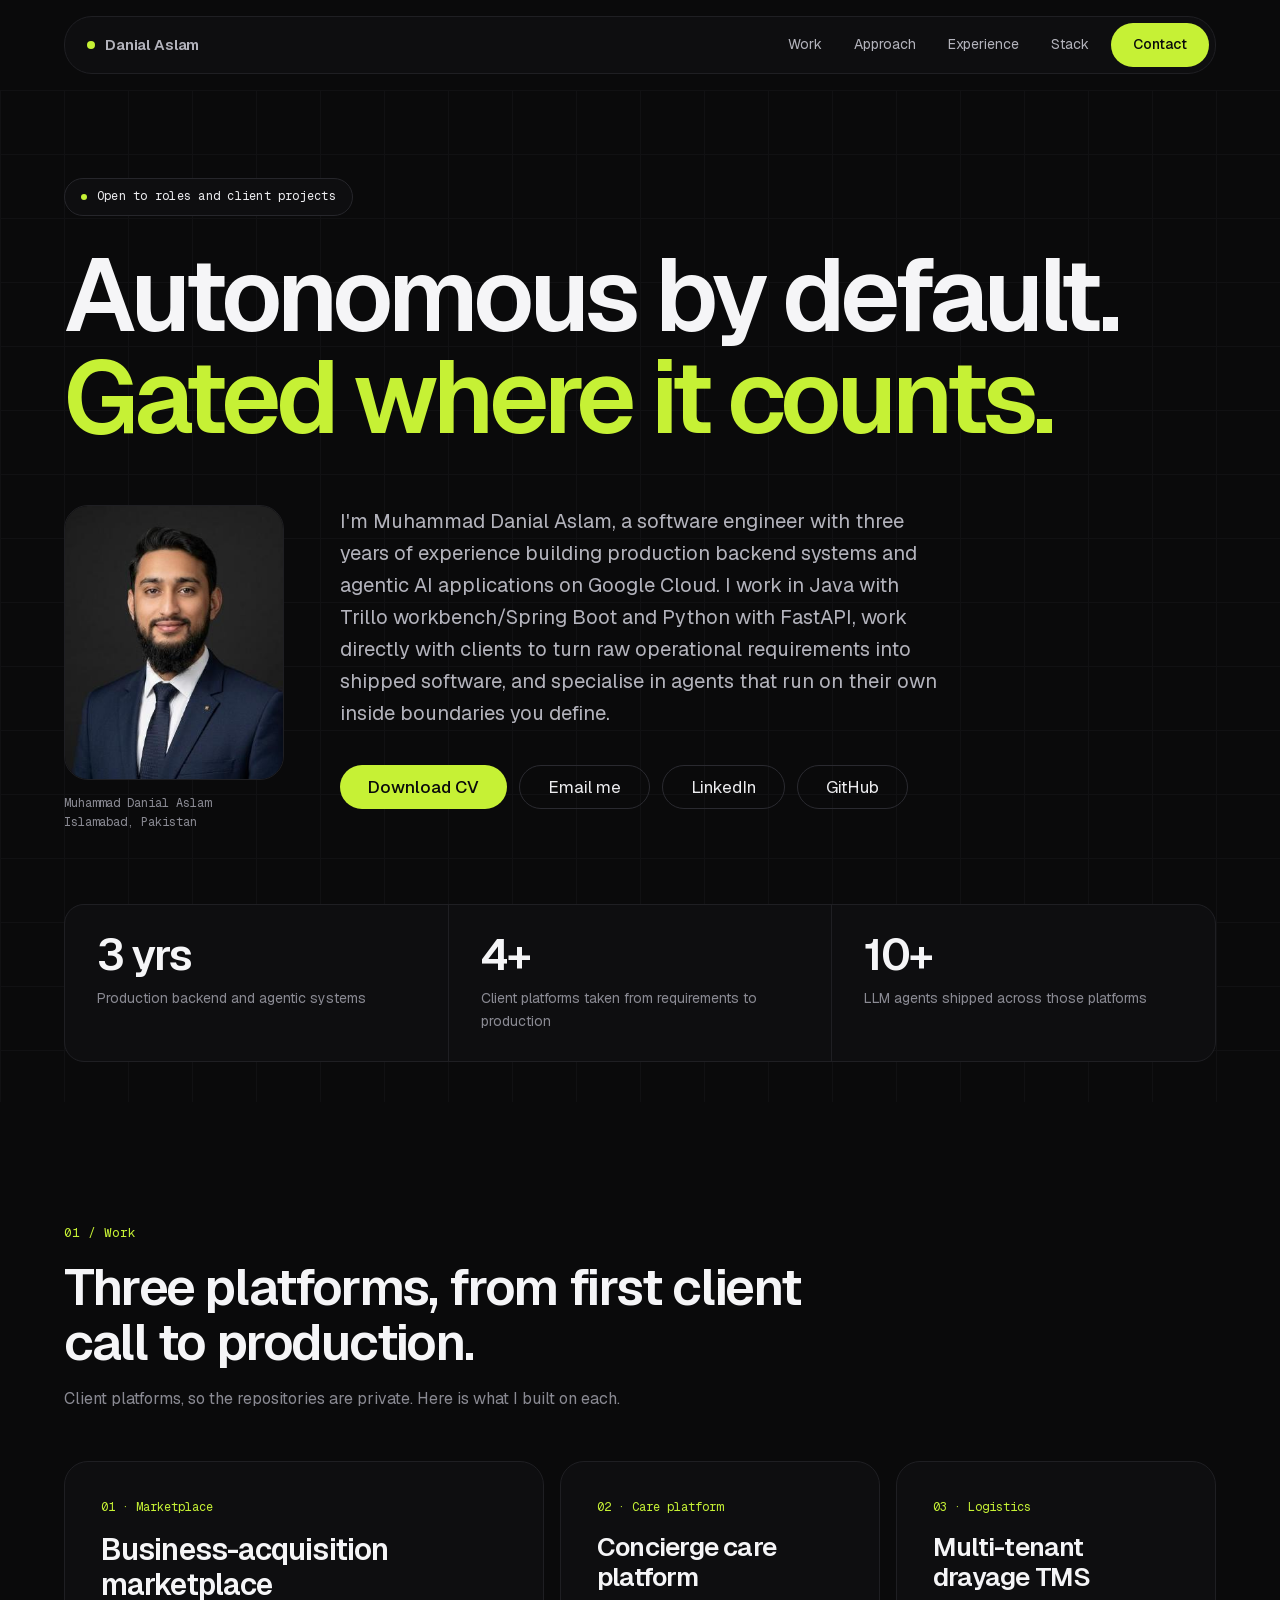
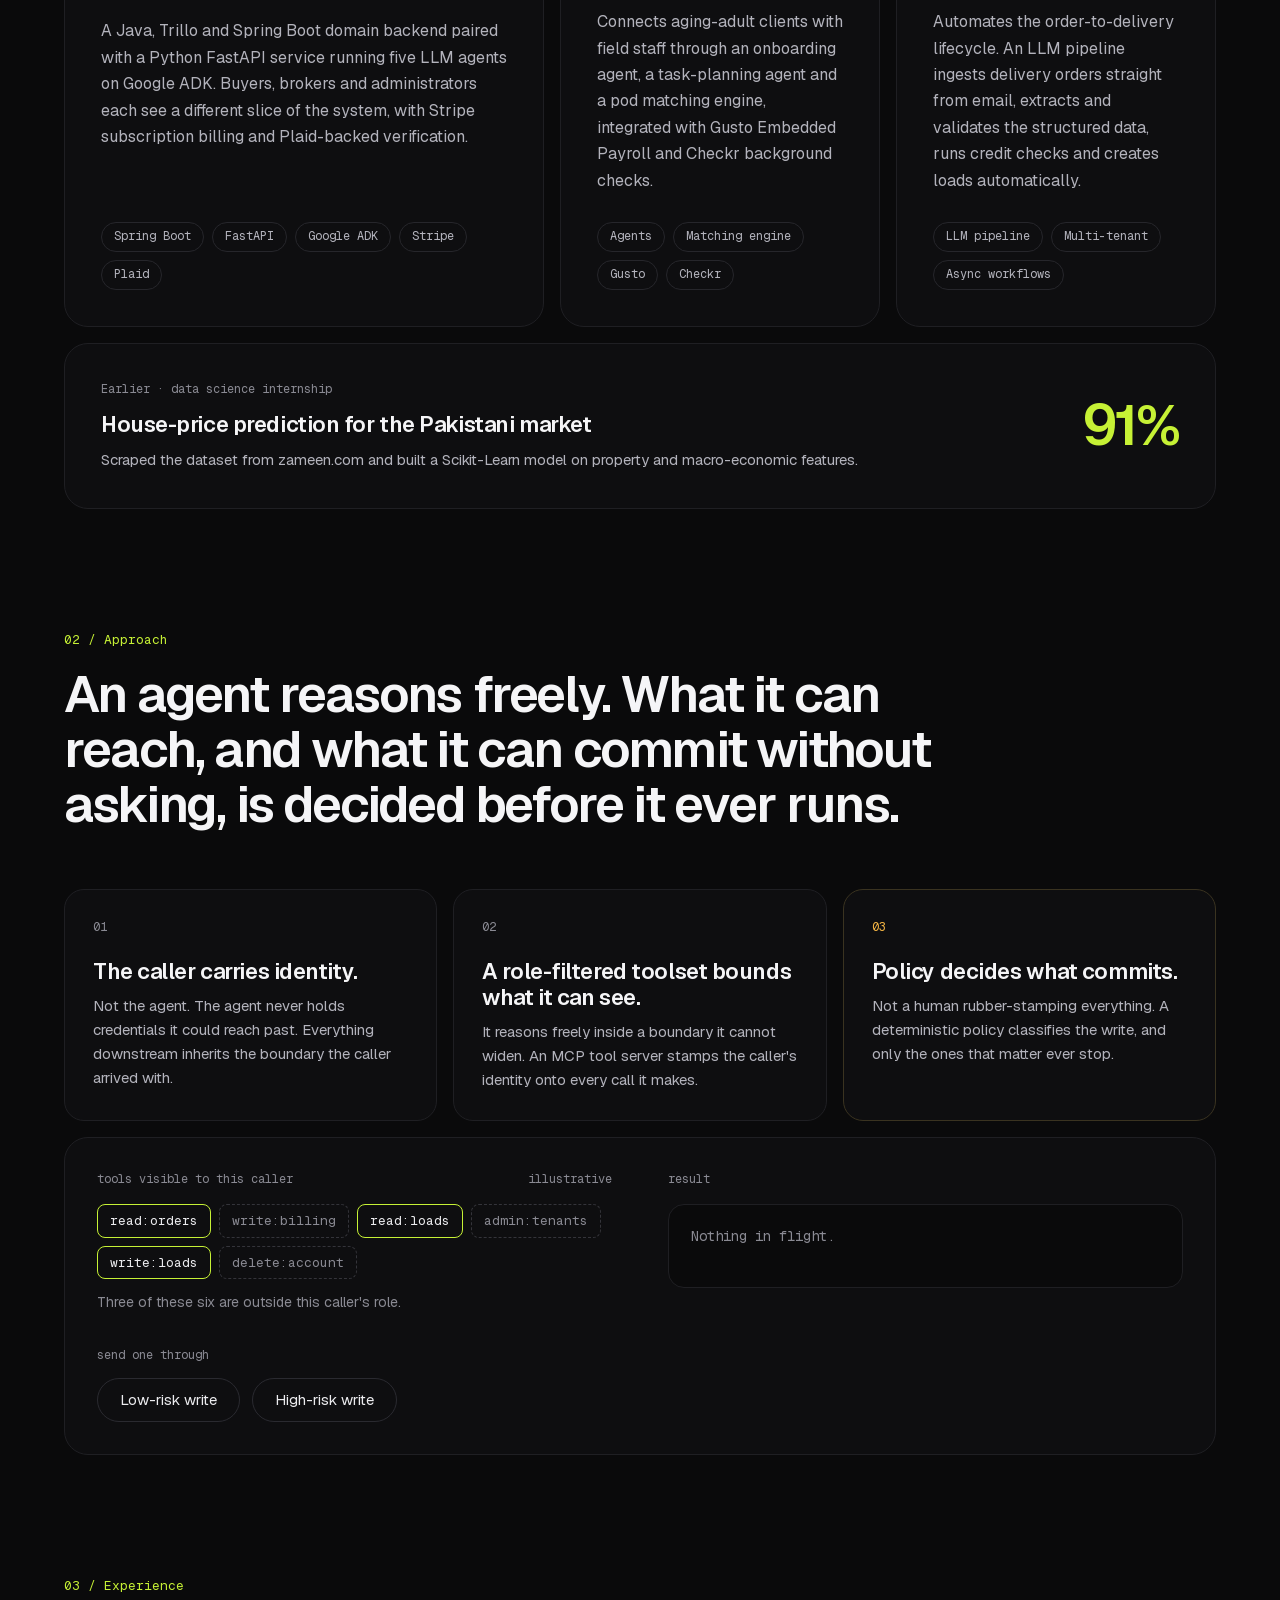
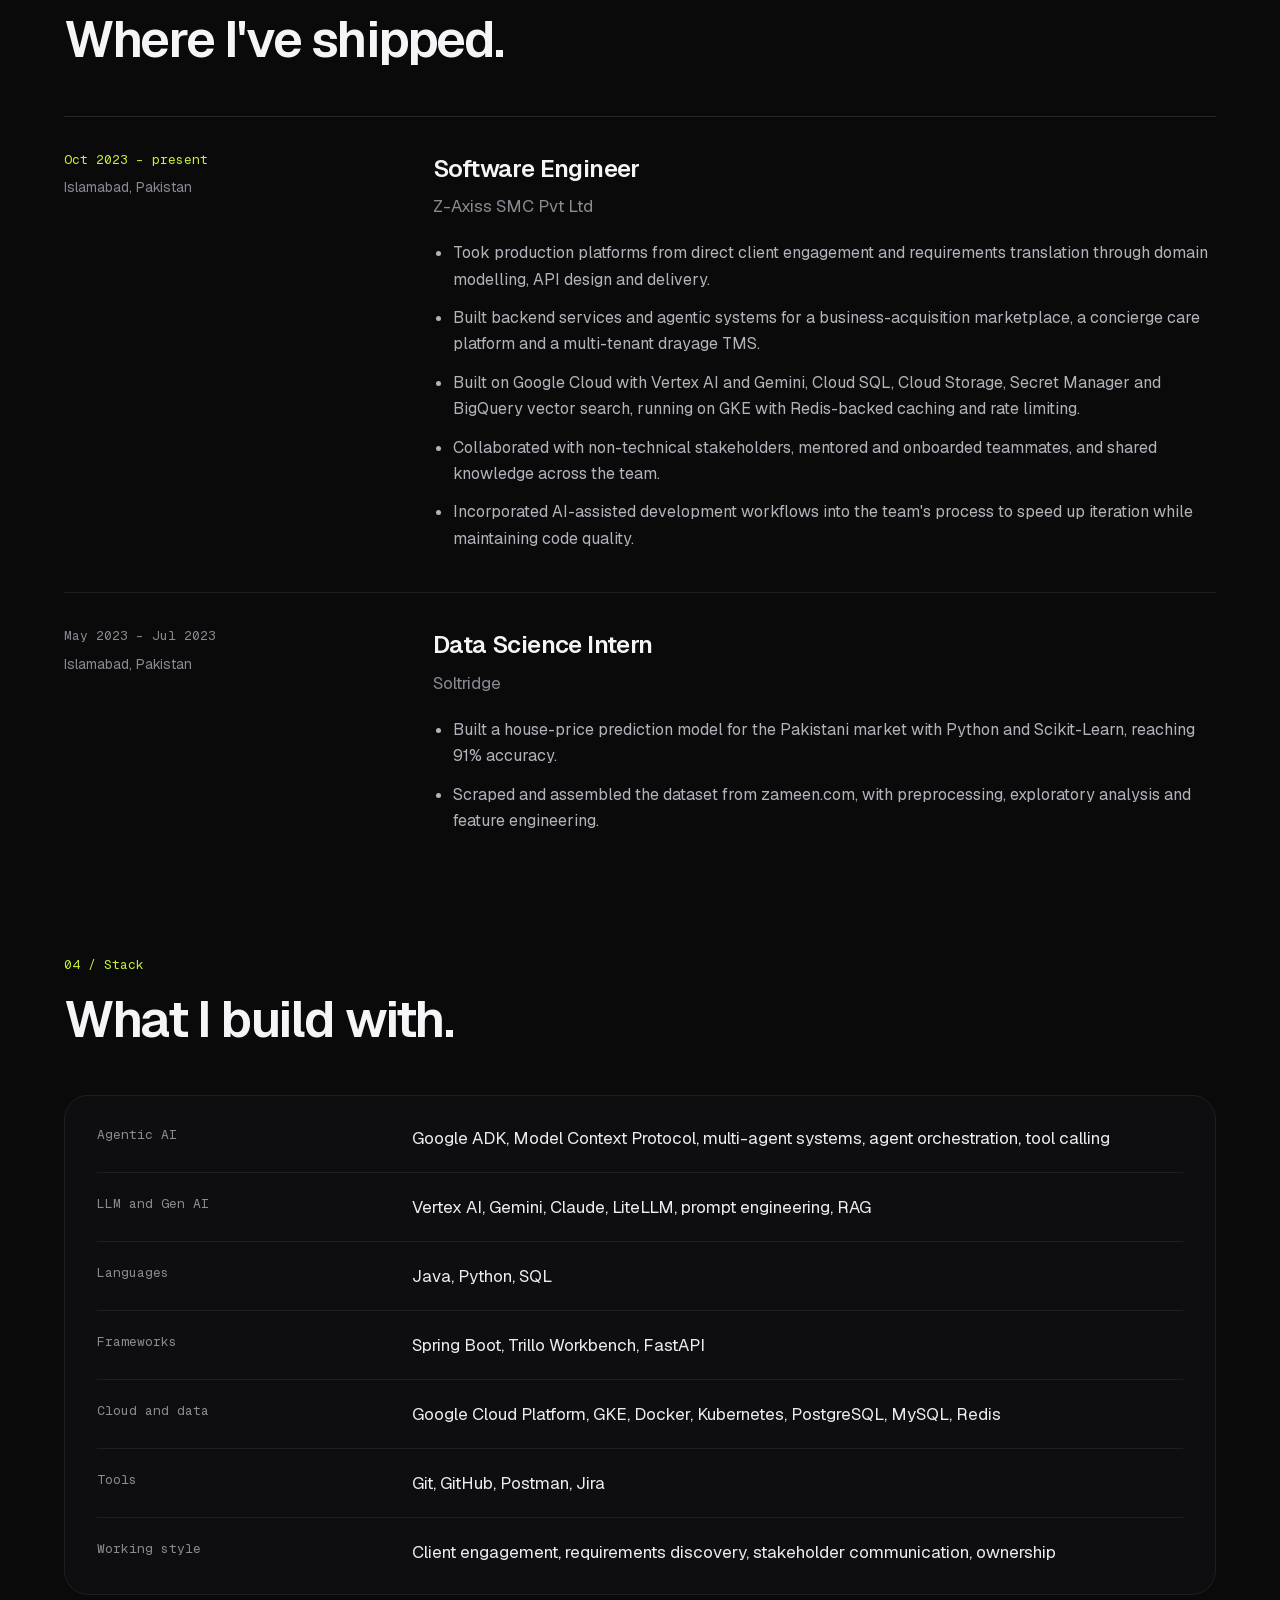
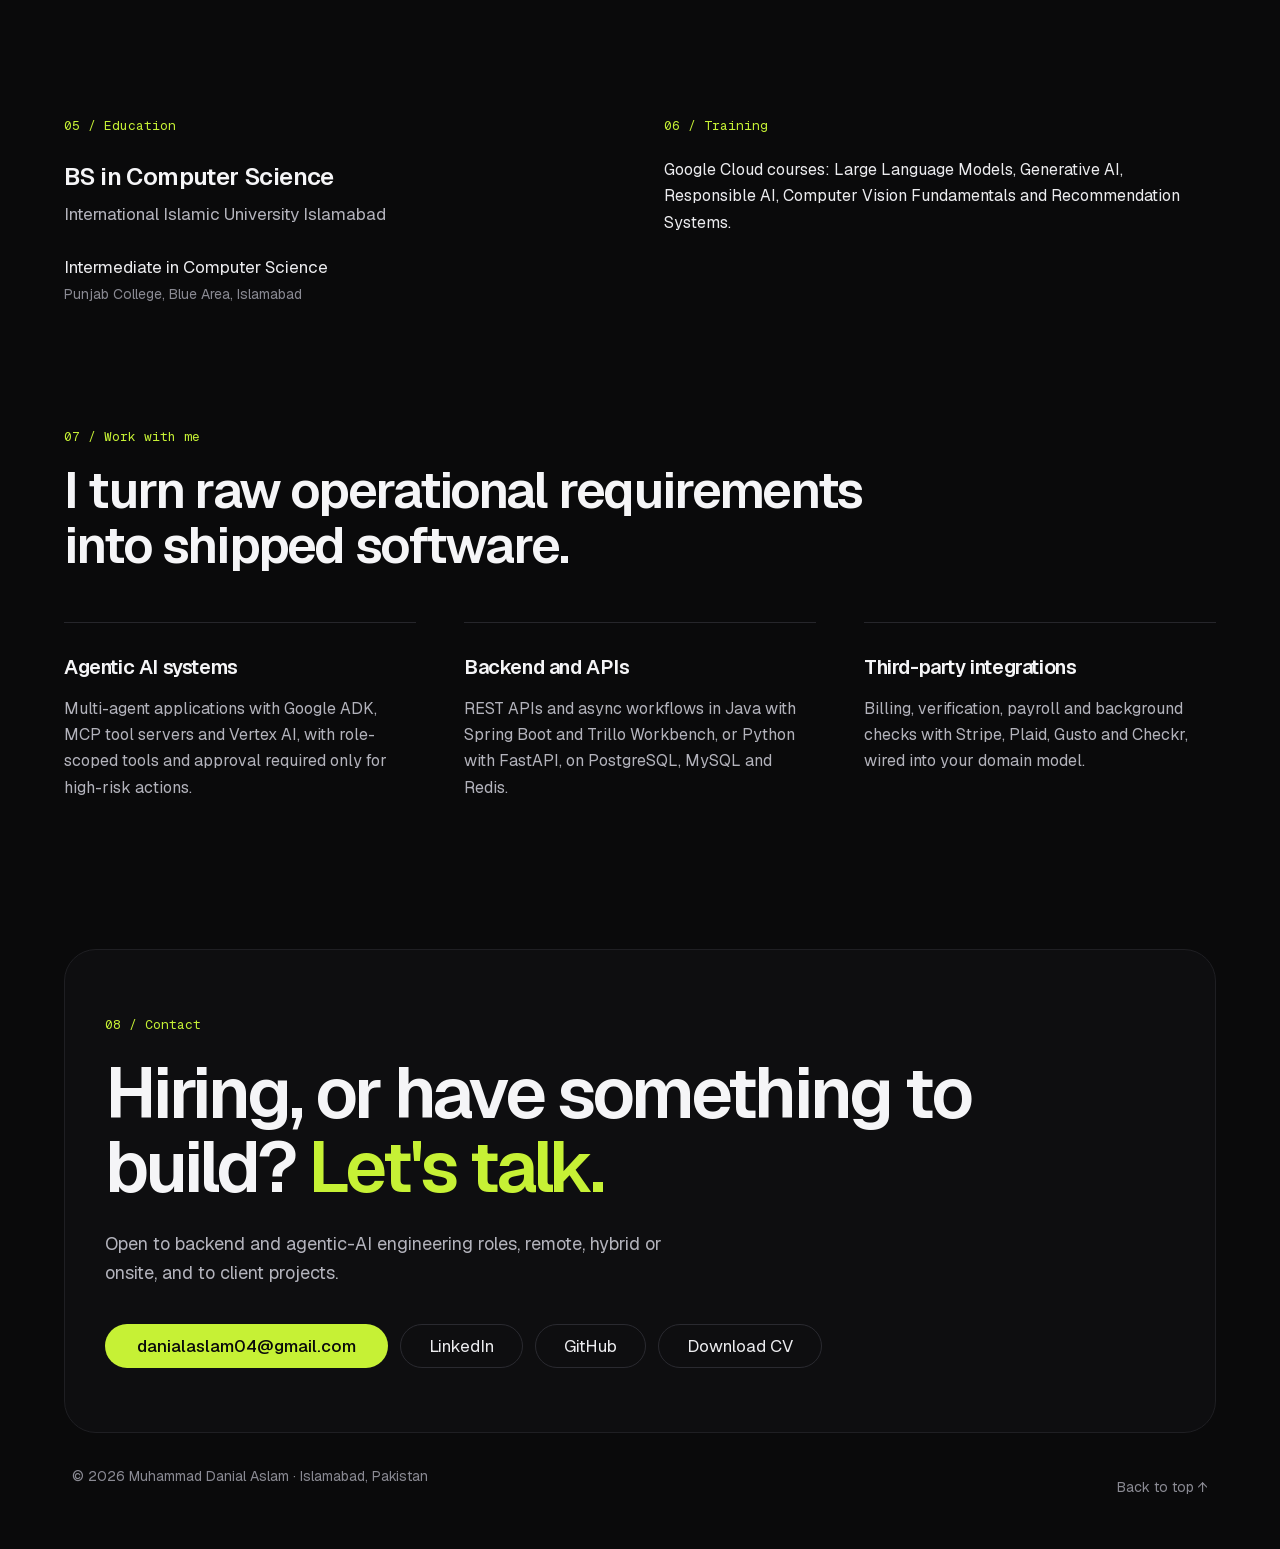
==== commit c3ff3de3: "Replace the site with Portfolio C, converted to a static page The blue build is preserved on the blu" ====
--- a/index.html
+++ b/index.html
@@ -3,436 +3,49 @@
 <head>
 <meta charset="utf-8"/>
 <meta name="viewport" content="width=device-width, initial-scale=1, viewport-fit=cover"/>
-<title>Muhammad Danial Aslam — Backend &amp; Agentic AI Engineer</title>
-<meta name="description" content="Backend and agentic AI engineer. Agents that run unattended in production, and the deterministic boundary that decides when they can’t. Java/Spring Boot, Python/FastAPI, Google ADK, MCP, Vertex AI."/>
+<title>Muhammad Danial Aslam &#8212; Backend and Agentic AI Engineer</title>
+<meta name="description" content="Backend and agentic AI engineer. Agents that run unattended in production, and the deterministic boundary that decides when they can&#8217;t. Java/Spring Boot, Python/FastAPI, Google ADK, MCP, Vertex AI."/>
 <link rel="canonical" href="https://danialaslam04.github.io/"/>
 <link rel="icon" href="favicon.svg" type="image/svg+xml"/>
+<meta name="theme-color" content="#0A0A0B"/>
 
 <meta property="og:type" content="website"/>
 <meta property="og:url" content="https://danialaslam04.github.io/"/>
-<meta property="og:title" content="Muhammad Danial Aslam — Backend &amp; Agentic AI Engineer"/>
-<meta property="og:description" content="Three production platforms, five LLM agents, three years. Java/Spring Boot, Python/FastAPI, Google Cloud."/>
+<meta property="og:title" content="Muhammad Danial Aslam &#8212; Backend and Agentic AI Engineer"/>
+<meta property="og:description" content="Three client platforms, ten-plus LLM agents, three years. Java/Spring Boot, Python/FastAPI, Google Cloud."/>
 <meta property="og:image" content="https://danialaslam04.github.io/assets/og-image.png"/>
 <meta property="og:image:width" content="1200"/>
 <meta property="og:image:height" content="630"/>
-<meta property="og:image:alt" content="Muhammad Danial Aslam — Backend and Agentic AI Engineer"/>
+<meta property="og:image:alt" content="Muhammad Danial Aslam &#8212; Backend and Agentic AI Engineer"/>
 <meta name="twitter:card" content="summary_large_image"/>
-<meta name="twitter:title" content="Muhammad Danial Aslam — Backend &amp; Agentic AI Engineer"/>
-<meta name="twitter:description" content="Three production platforms, five LLM agents, three years. Java/Spring Boot, Python/FastAPI, Google Cloud."/>
+<meta name="twitter:title" content="Muhammad Danial Aslam &#8212; Backend and Agentic AI Engineer"/>
+<meta name="twitter:description" content="Three client platforms, ten-plus LLM agents, three years. Java/Spring Boot, Python/FastAPI, Google Cloud."/>
 <meta name="twitter:image" content="https://danialaslam04.github.io/assets/og-image.png"/>
-<meta name="twitter:image:alt" content="Muhammad Danial Aslam — Backend and Agentic AI Engineer"/>
-<meta name="theme-color" content="#070B12"/>
+<meta name="twitter:image:alt" content="Muhammad Danial Aslam &#8212; Backend and Agentic AI Engineer"/>
 
 <link rel="preload" href="assets/geist-latin.woff2" as="font" type="font/woff2" crossorigin/>
 <link rel="stylesheet" href="styles.css"/>
-
-<script>
-/* Pre-paint: apply the stored theme before the first frame. Without this a
-   visitor who chose light gets a dark flash on every load, which is worse
-   than not offering the toggle. Wrapped because storage can throw in private
-   mode; the page then simply follows the OS preference. */
-(function(){
-  try { var t = localStorage.getItem('theme');
-        if (t === 'light' || t === 'dark') document.documentElement.setAttribute('data-theme', t);
-  } catch (e) {}
-})();
-</script>
 
 <script type="application/ld+json">
 {"@context":"https://schema.org","@type":"Person","name":"Muhammad Danial Aslam",
 "url":"https://danialaslam04.github.io/","jobTitle":"Backend & Agentic AI Engineer",
 "image":"https://danialaslam04.github.io/assets/danial-aslam.jpg",
 "email":"mailto:danialaslam04@gmail.com",
-"address":{"@type":"PostalAddress","addressCountry":"PK"},
+"address":{"@type":"PostalAddress","addressLocality":"Islamabad","addressCountry":"PK"},
 "sameAs":["https://github.com/DanialAslam04","https://www.linkedin.com/in/danial04/"],
 "alumniOf":{"@type":"CollegeOrUniversity","name":"International Islamic University Islamabad"},
+"worksFor":{"@type":"Organization","name":"Z-Axiss SMC Pvt Ltd"},
 "knowsAbout":["Agentic AI","Model Context Protocol","Google ADK","Vertex AI","Java","Spring Boot","Python","FastAPI","Kubernetes","PostgreSQL"]}
 </script>
 </head>
 <body>
-<a class="skip-link" href="#main">Skip to main content</a>
+<a class="skip-link" href="#work">Skip to main content</a>
+<div class="s0"><div class="s1"><div class="s2"><div class="s3"><a href="#top" class="s4"><span class="s5"></span>
+Danial Aslam
+</a><div class="s6"><a href="#work" class="s7">Work</a><a href="#approach" class="s7">Approach</a><a href="#experience" class="s7">Experience</a><a href="#stack" class="s7">Stack</a><a href="#contact" class="s8">Contact</a></div></div></div></div><div id="top" class="s9"><div class="s10"><div><div class="s11"><span class="s12"><span class="s13"></span>
+Open to roles and client projects
+</span><h1 class="s14">Autonomous by default. <span class="s15">Gated where it counts.</span></h1><div class="s16"><div class="s17"><img src="assets/danial-aslam.jpg" alt="Portrait of Muhammad Danial Aslam" class="s18"><div class="s19">Muhammad Danial Aslam<br>Islamabad, Pakistan</div></div><div class="s20"><p class="s21">I'm Muhammad Danial Aslam, a software engineer with three years of experience building production backend systems and agentic AI applications on Google Cloud. I work in Java with Trillo workbench/Spring Boot and Python with FastAPI, work directly with clients to turn raw operational requirements into shipped software, and specialise in agents that run on their own inside boundaries you define.</p><div class="s22"><a href="assets/Muhammad-Danial-Aslam-Resume.pdf" class="s23">Download CV</a><a href="mailto:danialaslam04@gmail.com" class="s24">Email me</a><a href="https://www.linkedin.com/in/danial04/" target="_blank" rel="noopener noreferrer" class="s24">LinkedIn</a><a href="https://github.com/DanialAslam04" target="_blank" rel="noopener noreferrer" class="s24">GitHub</a></div></div></div></div></div><div class="s25"><div class="s26"><div class="s27">3 yrs</div><div class="s28">Production backend and agentic systems</div></div><div class="s26"><div class="s27">4+</div><div class="s28">Client platforms taken from requirements to production</div></div><div class="s26"><div class="s27">10+</div><div class="s28">LLM agents shipped across those platforms</div></div></div></div></div><div id="work" class="s29"><div class="s30">01 / Work</div><h2 class="s31">Three platforms, from first client call to production.</h2><p class="s32">Client platforms, so the repositories are private. Here is what I built on each.</p><div class="s33"><div class="s34"><div class="s35">01 · Marketplace</div><h3 class="s36">Business-acquisition marketplace</h3><p class="s37">A Java, Trillo and Spring Boot domain backend paired with a Python FastAPI service running five LLM agents on Google ADK. Buyers, brokers and administrators each see a different slice of the system, with Stripe subscription billing and Plaid-backed verification.</p><div class="s38"><span class="s39">Spring Boot</span><span class="s39">FastAPI</span><span class="s39">Google ADK</span><span class="s39">Stripe</span><span class="s39">Plaid</span></div></div><div class="s40"><div class="s35">02 · Care platform</div><h3 class="s41">Concierge care platform</h3><p class="s37">Connects aging-adult clients with field staff through an onboarding agent, a task-planning agent and a pod matching engine, integrated with Gusto Embedded Payroll and Checkr background checks.</p><div class="s38"><span class="s39">Agents</span><span class="s39">Matching engine</span><span class="s39">Gusto</span><span class="s39">Checkr</span></div></div><div class="s40"><div class="s35">03 · Logistics</div><h3 class="s41">Multi-tenant drayage TMS</h3><p class="s37">Automates the order-to-delivery lifecycle. An LLM pipeline ingests delivery orders straight from email, extracts and validates the structured data, runs credit checks and creates loads automatically.</p><div class="s38"><span class="s39">LLM pipeline</span><span class="s39">Multi-tenant</span><span class="s39">Async workflows</span></div></div><div class="s42"><div class="s43"><div class="s44">Earlier · data science internship</div><h3 class="s45">House-price prediction for the Pakistani market</h3><p class="s46">Scraped the dataset from zameen.com and built a Scikit-Learn model on property and macro-economic features.</p></div><div class="s47">91%</div></div></div></div><div id="approach" class="s29"><div class="s30">02 / Approach</div><h2 class="s48">An agent reasons freely. What it can reach, and what it can commit without asking, is decided before it ever runs.</h2><div class="s49"><div class="s50"><div class="s44">01</div><div class="s51">The caller carries identity.</div><div class="s52">Not the agent. The agent never holds credentials it could reach past. Everything downstream inherits the boundary the caller arrived with.</div></div><div class="s50"><div class="s44">02</div><div class="s51">A role-filtered toolset bounds what it can see.</div><div class="s52">It reasons freely inside a boundary it cannot widen. An MCP tool server stamps the caller's identity onto every call it makes.</div></div><div class="s53"><div class="s54">03</div><div class="s51">Policy decides what commits.</div><div class="s52">Not a human rubber-stamping everything. A deterministic policy classifies the write, and only the ones that matter ever stop.</div></div></div><div class="s55"><div class="s56"><div class="s57"><span>tools visible to this caller</span><span>illustrative</span></div><div class="s58"><span class="s59">read:orders</span><span class="s60">write:billing</span><span class="s59">read:loads</span><span class="s60">admin:tenants</span><span class="s59">write:loads</span><span class="s60">delete:account</span></div><div class="s61">Three of these six are outside this caller's role.</div><div class="s62">send one through</div><div class="s63"><button type="button" class="s64" data-risk="low">Low-risk write</button><button type="button" class="s64" data-risk="high">High-risk write</button></div></div><div class="s56"><div class="s44">result</div><div class="s65"><span id="gate-status">Nothing in flight.</span><div id="gate-controls" hidden><button type="button" class="gate-act" data-act="approve">Approve</button><button type="button" class="gate-act gate-no" data-act="reject">Reject</button></div></div></div></div></div><div id="experience" class="s29"><div class="s30">03 / Experience</div><h2 class="s66">Where I've shipped.</h2><div class="s67"><div class="s68"><div class="s30">Oct 2023 – present</div><div class="s69">Islamabad, Pakistan</div></div><div class="s70"><h3 class="s71">Software Engineer</h3><div class="s72">Z-Axiss SMC Pvt Ltd</div><ul class="s73"><li>Took production platforms from direct client engagement and requirements translation through domain modelling, API design and delivery.</li><li>Built backend services and agentic systems for a business-acquisition marketplace, a concierge care platform and a multi-tenant drayage TMS.</li><li>Built on Google Cloud with Vertex AI and Gemini, Cloud SQL, Cloud Storage, Secret Manager and BigQuery vector search, running on GKE with Redis-backed caching and rate limiting.</li><li>Collaborated with non-technical stakeholders, mentored and onboarded teammates, and shared knowledge across the team.</li><li>Incorporated AI-assisted development workflows into the team's process to speed up iteration while maintaining code quality.</li></ul></div></div><div class="s74"><div class="s68"><div class="s75">May 2023 – Jul 2023</div><div class="s69">Islamabad, Pakistan</div></div><div class="s70"><h3 class="s71">Data Science Intern</h3><div class="s72">Soltridge</div><ul class="s73"><li>Built a house-price prediction model for the Pakistani market with Python and Scikit-Learn, reaching 91% accuracy.</li><li>Scraped and assembled the dataset from zameen.com, with preprocessing, exploratory analysis and feature engineering.</li></ul></div></div></div><div id="stack" class="s29"><div class="s30">04 / Stack</div><h2 class="s66">What I build with.</h2><div class="s76"><div class="s77"><div class="s78">Agentic AI</div><div class="s79">Google ADK, Model Context Protocol, multi-agent systems, agent orchestration, tool calling</div></div><div class="s77"><div class="s78">LLM and Gen AI</div><div class="s79">Vertex AI, Gemini, Claude, LiteLLM, prompt engineering, RAG</div></div><div class="s77"><div class="s78">Languages</div><div class="s79">Java, Python, SQL</div></div><div class="s77"><div class="s78">Frameworks</div><div class="s79">Spring Boot, Trillo Workbench, FastAPI</div></div><div class="s77"><div class="s78">Cloud and data</div><div class="s79">Google Cloud Platform, GKE, Docker, Kubernetes, PostgreSQL, MySQL, Redis</div></div><div class="s77"><div class="s78">Tools</div><div class="s79">Git, GitHub, Postman, Jira</div></div><div class="s80"><div class="s78">Working style</div><div class="s79">Client engagement, requirements discovery, stakeholder communication, ownership</div></div></div></div><div class="s29"><div class="s81"><div class="s56"><div class="s30">05 / Education</div><h3 class="s82">BS in Computer Science</h3><div class="s83">International Islamic University Islamabad</div><div class="s84">Intermediate in Computer Science</div><div class="s85">Punjab College, Blue Area, Islamabad</div></div><div class="s56"><div class="s30">06 / Training</div><p class="s86">Google Cloud courses: Large Language Models, Generative AI, Responsible AI, Computer Vision Fundamentals and Recommendation Systems.</p></div></div></div><div class="s29"><div class="s30">07 / Work with me</div><h2 class="s31">I turn raw operational requirements into shipped software.</h2><div class="s87"><div class="s88"><h3 class="s89">Agentic AI systems</h3><p class="s90">Multi-agent applications with Google ADK, MCP tool servers and Vertex AI, with role-scoped tools and approval required only for high-risk actions.</p></div><div class="s88"><h3 class="s89">Backend and APIs</h3><p class="s90">REST APIs and async workflows in Java with Spring Boot and Trillo Workbench, or Python with FastAPI, on PostgreSQL, MySQL and Redis.</p></div><div class="s88"><h3 class="s89">Third-party integrations</h3><p class="s90">Billing, verification, payroll and background checks with Stripe, Plaid, Gusto and Checkr, wired into your domain model.</p></div></div></div><div id="contact" class="s91"><div class="s92"><div class="s30">08 / Contact</div><h2 class="s93">Hiring, or have something to build? <span class="s15">Let's talk.</span></h2><p class="s94">Open to backend and agentic-AI engineering roles, remote, hybrid or onsite, and to client projects.</p><div class="s22"><a href="mailto:danialaslam04@gmail.com" class="s95">danialaslam04@gmail.com</a><a href="https://www.linkedin.com/in/danial04/" target="_blank" rel="noopener noreferrer" class="s96">LinkedIn</a><a href="https://github.com/DanialAslam04" target="_blank" rel="noopener noreferrer" class="s96">GitHub</a><a href="assets/Muhammad-Danial-Aslam-Resume.pdf" class="s96">Download CV</a></div></div><div class="s97"><span>© 2026 Muhammad Danial Aslam · Islamabad, Pakistan</span><a href="#top" class="s98">Back to top ↑</a></div></div></div>
 
-<header class="bar">
-  <div class="bar-in">
-    <a class="bar-id" href="#hero"><span class="bar-dot" aria-hidden="true"></span><span class="bar-name"><span class="bar-given">Muhammad </span>Danial Aslam</span></a>
-    <nav class="bar-nav" aria-label="Primary">
-      <ul>
-        <li><a href="#work">Work</a></li>
-        <li><a href="#build">Approach</a></li>
-        <li><a href="#experience">Experience</a></li>
-        <li><a href="#stack">Stack</a></li>
-        <li><a href="#contact">Contact</a></li>
-      </ul>
-    </nav>
-    <button type="button" id="theme" class="bar-toggle" aria-label="Switch to light theme">
-      <svg class="i-moon" viewBox="0 0 24 24" width="17" height="17" aria-hidden="true" focusable="false"><path d="M21 12.8A9 9 0 1 1 11.2 3a7 7 0 0 0 9.8 9.8Z" fill="none" stroke="currentColor" stroke-width="1.8" stroke-linejoin="round"/></svg>
-      <svg class="i-sun" viewBox="0 0 24 24" width="17" height="17" aria-hidden="true" focusable="false"><circle cx="12" cy="12" r="4.2" fill="none" stroke="currentColor" stroke-width="1.8"/><path d="M12 2.5v2.2M12 19.3v2.2M4.2 4.2l1.6 1.6M18.2 18.2l1.6 1.6M2.5 12h2.2M19.3 12h2.2M4.2 19.8l1.6-1.6M18.2 5.8l1.6-1.6" stroke="currentColor" stroke-width="1.8" stroke-linecap="round"/></svg>
-    </button>
-    <a class="bar-cta" href="assets/Muhammad-Danial-Aslam-Resume.pdf" target="_blank" rel="noopener noreferrer">Resume</a>
-  </div>
-</header>
-
-<div class="glow glow-a" aria-hidden="true"></div>
-<div class="glow glow-b" aria-hidden="true"></div>
-
-<div id="rail" aria-hidden="true">
-  <div class="track"></div><div class="trace"></div><div class="head"></div>
-</div>
-
-<main id="main" tabindex="-1">
-
-  <!-- ───────────────── 1 · Hero — who, the claim, the proof ─────────────────
-       About's bio sentence folds in here. It was a section of its own saying
-       what this one already implies, a screen before the evidence for it. -->
-  <section id="hero" class="wrap">
-    <div class="hero-grid">
-      <div class="hero-main">
-        <div class="ident">
-          <!-- alt="" is deliberate, not an omission. His name is the adjacent
-               visible text, so alt text here would make a screen reader
-               announce it twice — the same reason the h1 no longer carries a
-               hidden copy of it. Do not "fix" this. -->
-          <img class="ident-face" src="assets/danial-aslam.jpg" alt="" width="400" height="400"
-               decoding="async" fetchpriority="high">
-          <p class="ident-name">Muhammad Danial Aslam</p>
-          <p class="ident-loc rv"><span>Islamabad, Pakistan</span></p>
-        </div>
-        <p class="avail rv"><span><i aria-hidden="true"></i>Open to roles and client projects</span></p>
-        <p class="eyebrow rv"><span><b>Backend &amp; Agentic AI Engineer</b></span></p>
-        <h1 class="claim rv"><span>Autonomous</span> <span>by default.</span> <span class="two">Gated where</span> <span class="two">it counts.</span></h1>
-        <p class="lede hero-bio rv"><span>A software engineer with three years building production backend systems and agentic AI applications on Google Cloud. I work in Java with Trillo Workbench and Spring Boot, and Python with FastAPI, directly with clients — turning raw operational requirements into shipped software, and specialising in agents that run on their own inside boundaries you define.</span></p>
-        <p class="hero-meta rv"><span>Software Engineer · 2023 – present</span></p>
-        <ul class="hero-cta rv">
-          <li><a class="hc-go" href="assets/Muhammad-Danial-Aslam-Resume.pdf" target="_blank" rel="noopener noreferrer">Download CV</a></li>
-          <li><a href="mailto:danialaslam04@gmail.com">Email me</a></li>
-          <li><a href="https://www.linkedin.com/in/danial04/" target="_blank" rel="noopener noreferrer">LinkedIn</a></li>
-          <li><a href="https://github.com/DanialAslam04" target="_blank" rel="noopener noreferrer">GitHub</a></li>
-        </ul>
-      </div>
-
-      <aside class="brief" aria-label="At a glance">
-        <ul class="metrics">
-          <li><b>4+</b><span>client platforms, requirements to production</span></li>
-          <li><b>10+</b><span>LLM agents shipped across those platforms</span></li>
-          <li><b>3</b><span>years of production backend and agentic systems</span></li>
-        </ul>
-      </aside>
-    </div>
-  </section>
-  <section id="work" class="wrap sec-lg" aria-labelledby="work-h">
-    <p class="sec-mark"><i aria-hidden="true">01</i><span>Work</span></p>
-    <h2 id="work-h" class="rv"><span>Three platforms, from first client call to production.</span></h2>
-    <p class="lede sec-lede">Client platforms, so the repositories are private. Here is what I built on each.</p>
-
-    <div class="work-view">
-      <ol class="work-track">
-        <li class="panel">
-          <div class="panel-in">
-            <div class="panel-claim">
-              <p class="panel-k"><i aria-hidden="true">01</i>Business-Acquisition Marketplace<em>Marketplace</em></p>
-              <p class="panel-pull rv"><span>Three roles, three different views. Stripe for billing, Plaid for verification.</span></p>
-            </div>
-            <div class="panel-detail">
-              <p class="panel-own">I designed and built the domain backend and the agentic service beside it.</p>
-              <p class="panel-desc">A Java, Trillo and Spring Boot domain under five ADK agents in Python/FastAPI. Each role gets its own filtered toolset.</p>
-              <ul class="panel-tech"><li>Spring Boot</li><li>FastAPI</li><li>Google ADK</li><li>Stripe</li><li>Plaid</li></ul>
-            </div>
-          </div>
-        </li>
-        <li class="panel">
-          <div class="panel-in">
-            <div class="panel-claim">
-              <p class="panel-k"><i aria-hidden="true">02</i>Concierge Care Platform<em>Care platform</em></p>
-              <p class="panel-pull rv"><span>Vetted by Checkr, paid through Gusto, planned by an agent.</span></p>
-            </div>
-            <div class="panel-detail">
-              <p class="panel-own">I built the backend, both agents and the matching engine.</p>
-              <p class="panel-desc">Connects aging-adult clients with field staff. A different control pattern: the planning agent runs autonomously and a coordinator reviews the plan afterwards.</p>
-              <ul class="panel-tech"><li>Agents</li><li>Matching engine</li><li>Gusto</li><li>Checkr</li></ul>
-            </div>
-          </div>
-        </li>
-        <li class="panel">
-          <div class="panel-in">
-            <div class="panel-claim">
-              <p class="panel-k"><i aria-hidden="true">03</i>Multi-Tenant Drayage TMS<em>Logistics</em></p>
-              <p class="panel-pull rv"><span>Email in. Loads out. No human in the flow.</span></p>
-            </div>
-            <div class="panel-detail">
-              <p class="panel-own">I developed the backend services, and the LLM pipeline that feeds them.</p>
-              <p class="panel-desc">Automates the order-to-delivery lifecycle. Extraction, validation and credit checks all happen before a load exists.</p>
-              <ul class="panel-tech"><li>LLM pipeline</li><li>Multi-tenant</li><li>Async workflows</li></ul>
-            </div>
-          </div>
-        </li>
-      </ol>
-    </div>
-
-    <!-- The one piece of work with a number attached and nothing under NDA. -->
-    <div class="earlier">
-      <p class="earlier-k"><i aria-hidden="true">Earlier</i>House-price prediction for the Pakistani market<em>Data science internship</em></p>
-      <p class="earlier-d">Scraped the dataset from zameen.com, then built a Scikit-Learn model on property and macro-economic features, reaching <b>91% accuracy</b>.</p>
-    </div>
-  </section>
-  <section id="build" class="wrap sec-lg" aria-labelledby="build-h">
-    <p class="sec-mark"><i aria-hidden="true">02</i><span>Approach</span></p>
-    <h2 id="build-h" class="build-h rv"><span>An agent reasons freely. What it can reach, and what it can commit without asking, is decided before it ever runs.</span></h2>
-
-    <div class="stage-block" data-live>
-      <div class="stage">
-        <div>
-          <h3 class="stage-h rv"><span>The caller carries identity.</span></h3>
-          <p class="lede rv"><span>Not the agent. The agent never holds credentials it could reach past. Everything downstream inherits the boundary the caller arrived with.</span></p>
-        </div>
-        <div class="unit">
-          <span class="k">Caller</span>
-          <span class="v">carries identity</span>
-          <span class="chip"><i aria-hidden="true"></i>identity attached</span>
-        </div>
-      </div>
-    </div>
-
-    <div class="stage-block" data-live data-filter>
-      <div class="stage">
-        <div>
-          <h3 class="stage-h rv"><span>A role-filtered toolset bounds what it can see.</span></h3>
-          <p class="lede rv"><span>It reasons freely inside a boundary it cannot widen. An MCP tool server stamps the caller’s identity onto every call it makes.</span></p>
-        </div>
-        <div class="unit">
-          <span class="k">MCP tool server</span>
-          <span class="v">propagates identity per call</span>
-          <p class="tool-ask" id="tool-ask">Call one.</p>
-          <ul class="tools" aria-labelledby="tool-ask">
-            <li class="allow"><button type="button" class="tool" data-allow="1"><span class="tool-face">read:orders</span></button></li>
-            <li class="deny"><button type="button" class="tool" data-allow="0"><span class="tool-face">write:billing</span><span class="sr"> — outside this role</span></button></li>
-            <li class="allow"><button type="button" class="tool" data-allow="1"><span class="tool-face">read:loads</span></button></li>
-            <li class="deny"><button type="button" class="tool" data-allow="0"><span class="tool-face">admin:tenants</span><span class="sr"> — outside this role</span></button></li>
-            <li class="allow"><button type="button" class="tool" data-allow="1"><span class="tool-face">write:loads</span></button></li>
-            <li class="deny"><button type="button" class="tool" data-allow="0"><span class="tool-face">delete:account</span><span class="sr"> — outside this role</span></button></li>
-          </ul>
-          <!-- Renders complete without JS: the sentence states the rule the
-               buttons go on to demonstrate, so a visitor with no script reads
-               the claim rather than meeting a dead control. -->
-          <p class="tool-out" role="status" aria-live="polite">Three of these six are outside this caller’s role.</p>
-          <span class="chip"><i aria-hidden="true"></i>identity propagated</span>
-        </div>
-      </div>
-    </div>
-
-    <!-- The gate keeps its id and its data-state: the state machine and every
-         selector hanging off it are descendant-based, so it works unchanged
-         as a block rather than a section. -->
-    <div id="gate" class="gate-block" data-state="" data-live>
-      <h3 class="stage-h gate-h rv"><span>Policy decides what commits.</span></h3>
-      <p class="lede rv"><span>Not a human rubber-stamping everything. A deterministic policy classifies the write — and only the ones that matter ever stop.</span></p>
-
-      <div class="verdict">
-        <div class="path path-low">
-          <span class="pk">Low risk</span>
-          <span class="pv" data-low-t>Commits</span>
-          <span class="ps" data-low-s>no interruption</span>
-        </div>
-        <div class="path path-high">
-          <span class="pk">High risk</span>
-          <span class="pv" data-high-t>Holds at the gate</span>
-          <span class="ps" data-high-s>only on approval</span>
-        </div>
-      </div>
-
-      <p class="gate-prompt">Send one through.</p>
-      <div class="controls">
-        <span class="ctl-sep">Send</span>
-        <button type="button" class="ctl" data-send="low">Low-risk write</button>
-        <button type="button" class="ctl" data-send="high">High-risk write</button>
-        <span class="ctl-sep ctl-sep-2">Decide</span>
-        <button type="button" class="ctl ctl-go" data-act="approve" disabled>Approve</button>
-        <button type="button" class="ctl" data-act="reject" disabled>Reject</button>
-      </div>
-      <p class="status" role="status" aria-live="polite">Nothing in flight.</p>
-    </div>
-    <p class="under"><b>Underneath:</b> Vertex AI and Gemini for inference, routed through LiteLLM. BigQuery vector search for RAG and semantic discovery. GKE for orchestration, Redis for caching and rate limiting, Secret Manager for credentials.</p>
-  </section>
-  <!-- ───────────────── 4 · Experience ─────────────────
-       Portfolio C promotes this out of the old Background band into a section
-       of its own with per-role bullets. Employers are named and the location
-       is city-level on Danial's explicit instruction, 2026-10-05. This reverses
-       the earlier ruling behind 5efdc1f — do not re-anonymise without asking. -->
-  <section id="experience" class="wrap quiet" aria-labelledby="exp-h">
-    <h2 id="exp-h" class="sec-mark"><i aria-hidden="true">03</i><span>Experience</span></h2>
-    <p class="lede sec-lede">Where I&#8217;ve shipped.</p>
-    <ol class="exp">
-      <li>
-        <div class="exp-when"><span class="tl-when">Oct 2023 &#8211; present</span><span class="exp-where">Islamabad, Pakistan</span></div>
-        <div class="exp-body">
-          <p class="exp-role"><b>Software Engineer</b> &#183; Z-Axiss SMC Pvt Ltd</p>
-          <ul>
-            <li>Took production platforms from direct client engagement and requirements translation through domain modelling, API design and delivery.</li>
-            <li>Built backend services and agentic systems for a business-acquisition marketplace, a concierge care platform and a multi-tenant drayage TMS.</li>
-            <li>Built on Google Cloud with Vertex AI and Gemini, Cloud SQL, Cloud Storage, Secret Manager and BigQuery vector search, running on GKE with Redis-backed caching and rate limiting.</li>
-            <li>Collaborated with non-technical stakeholders, mentored and onboarded teammates, and shared knowledge across the team.</li>
-            <li>Incorporated AI-assisted development workflows into the team&#8217;s process to speed up iteration while maintaining code quality.</li>
-          </ul>
-        </div>
-      </li>
-      <li>
-        <div class="exp-when"><span class="tl-when">May &#8211; Jul 2023</span><span class="exp-where">Islamabad, Pakistan</span></div>
-        <div class="exp-body">
-          <p class="exp-role"><b>Data Science Intern</b> &#183; Soltridge</p>
-          <ul>
-            <li>Built a house-price prediction model for the Pakistani market with Python and Scikit-Learn, reaching 91% accuracy.</li>
-            <li>Scraped and assembled the dataset from zameen.com, with preprocessing, exploratory analysis and feature engineering.</li>
-          </ul>
-        </div>
-      </li>
-    </ol>
-  </section>
-  <section id="stack" class="wrap quiet" aria-labelledby="stack-h">
-    <h2 id="stack-h" class="sec-mark"><i aria-hidden="true">04</i><span>Stack</span></h2>
-    <p class="lede sec-lede">What I build with.</p>
-    <dl class="field">
-      <div class="grp">
-        <dt>
-          <span class="grp-head">
-            <span class="grp-ico" aria-hidden="true"><svg viewBox="0 0 24 24" fill="none" stroke="currentColor" stroke-width="1.6" stroke-linecap="round" stroke-linejoin="round"><circle cx="12" cy="5" r="2.4"/><circle cx="5" cy="18" r="2.4"/><circle cx="19" cy="18" r="2.4"/><path d="M10.6 6.9 6.5 15.7M13.4 6.9l4.1 8.8M7.4 18h9.2"/></svg></span>
-            <i aria-hidden="true">01</i>
-          </span>
-          <span class="grp-t">Agentic AI</span>
-        </dt>
-        <dd><ul><li>Google ADK</li><li>MCP</li><li>Multi-Agent Systems</li><li>Agent Orchestration</li><li>Tool Calling</li></ul></dd>
-      </div>
-      <div class="grp">
-        <dt>
-          <span class="grp-head">
-            <span class="grp-ico" aria-hidden="true"><svg viewBox="0 0 24 24" fill="none" stroke="currentColor" stroke-width="1.6" stroke-linecap="round" stroke-linejoin="round"><path d="M12 3.4 13.8 9l5.6 1.8L13.8 12.6 12 18.2l-1.8-5.6L4.6 10.8 10.2 9z"/><path d="M18.6 16.2l.6 1.8 1.8.6-1.8.6-.6 1.8-.6-1.8-1.8-.6 1.8-.6z"/></svg></span>
-            <i aria-hidden="true">02</i>
-          </span>
-          <span class="grp-t">LLM &amp; Gen AI</span>
-        </dt>
-        <dd><ul><li>Vertex AI</li><li>Gemini</li><li>Claude</li><li>LiteLLM</li><li>Prompt Engineering</li><li>RAG</li><li>BigQuery vector search</li></ul></dd>
-      </div>
-      <div class="grp">
-        <dt>
-          <span class="grp-head">
-            <span class="grp-ico" aria-hidden="true"><svg viewBox="0 0 24 24" fill="none" stroke="currentColor" stroke-width="1.6" stroke-linecap="round" stroke-linejoin="round"><path d="m8.6 8-4.6 4 4.6 4M15.4 8l4.6 4-4.6 4M13.6 5.4l-3.2 13.2"/></svg></span>
-            <i aria-hidden="true">03</i>
-          </span>
-          <span class="grp-t">Languages</span>
-        </dt>
-        <dd><ul><li>Java</li><li>Python</li><li>SQL</li></ul></dd>
-      </div>
-      <div class="grp">
-        <dt>
-          <span class="grp-head">
-            <span class="grp-ico" aria-hidden="true"><svg viewBox="0 0 24 24" fill="none" stroke="currentColor" stroke-width="1.6" stroke-linecap="round" stroke-linejoin="round"><ellipse cx="12" cy="6.4" rx="7" ry="3"/><path d="M5 6.4v11.2c0 1.7 3.1 3 7 3s7-1.3 7-3V6.4"/><path d="M19 12c0 1.7-3.1 3-7 3s-7-1.3-7-3"/></svg></span>
-            <i aria-hidden="true">04</i>
-          </span>
-          <span class="grp-t">Frameworks</span>
-        </dt>
-        <dd><ul><li>Spring Boot</li><li>Trillo Workbench</li><li>FastAPI</li></ul></dd>
-      </div>
-      <div class="grp">
-        <dt>
-          <span class="grp-head">
-            <span class="grp-ico" aria-hidden="true"><svg viewBox="0 0 24 24" fill="none" stroke="currentColor" stroke-width="1.6" stroke-linecap="round" stroke-linejoin="round"><path d="M7.6 19a4.5 4.5 0 0 1-.5-9 6 6 0 0 1 11.6 1.7A3.9 3.9 0 0 1 17.4 19z"/></svg></span>
-            <i aria-hidden="true">05</i>
-          </span>
-          <span class="grp-t">Cloud &amp; Data</span>
-        </dt>
-        <dd><ul><li>Google Cloud</li><li>GKE</li><li>Docker</li><li>Kubernetes</li><li>PostgreSQL</li><li>MySQL</li><li>Redis</li></ul></dd>
-      </div>
-      <div class="grp">
-        <dt>
-          <span class="grp-head">
-            <span class="grp-ico" aria-hidden="true"><svg viewBox="0 0 24 24" fill="none" stroke="currentColor" stroke-width="1.6" stroke-linecap="round" stroke-linejoin="round"><path d="M10.4 13.6a4 4 0 0 0 5.7 0l2.3-2.3a4 4 0 1 0-5.7-5.7l-1.3 1.3"/><path d="M13.6 10.4a4 4 0 0 0-5.7 0l-2.3 2.3a4 4 0 1 0 5.7 5.7l1.3-1.3"/></svg></span>
-            <i aria-hidden="true">06</i>
-          </span>
-          <span class="grp-t">Integrations</span>
-        </dt>
-        <dd><ul><li>Stripe</li><li>Plaid</li><li>Gusto</li><li>Checkr</li></ul></dd>
-      </div>
-      <div class="grp">
-        <dt>
-          <span class="grp-head">
-            <span class="grp-ico" aria-hidden="true"><svg viewBox="0 0 24 24" fill="none" stroke="currentColor" stroke-width="1.6" stroke-linecap="round" stroke-linejoin="round"><path d="M15.6 9.4a4.5 4.5 0 0 1-6 4.3l-3.5 3.6a2.2 2.2 0 1 1-3.1-3.1l3.6-3.6a4.5 4.5 0 0 1 5.7-5.7L9.7 7.5l2.3 2.3 2.6-2.6c.6.6 1 1.4 1 2.2z"/></svg></span>
-            <i aria-hidden="true">07</i>
-          </span>
-          <span class="grp-t">Tools</span>
-        </dt>
-        <dd><ul><li>Git</li><li>GitHub</li><li>Postman</li><li>IntelliJ</li><li>Jira</li></ul></dd>
-      </div>
-          <div class="grp">
-        <dt>
-          <span class="grp-head">
-            <span class="grp-ico" aria-hidden="true"><svg viewBox="0 0 24 24" fill="none" stroke="currentColor" stroke-width="1.6" stroke-linecap="round" stroke-linejoin="round"><path d="M9 11.5a3 3 0 1 0 0-6 3 3 0 0 0 0 6Z"/><path d="M3.5 19.5c0-2.8 2.5-4.6 5.5-4.6s5.5 1.8 5.5 4.6"/><path d="M16.5 6.2a2.6 2.6 0 0 1 0 5.1M18 14.6c1.7.6 2.9 1.9 2.9 3.6"/></svg></span>
-            <i aria-hidden="true">08</i>
-          </span>
-          <span class="grp-t">Working style</span>
-        </dt>
-        <dd><ul><li>Client engagement</li><li>Requirements discovery</li><li>Stakeholder communication</li><li>Ownership</li></ul></dd>
-      </div>
-    </dl>
-  </section>
-  <!-- ───────────────── 6 · Education ───────────────── -->
-  <section id="education" class="wrap quiet" aria-labelledby="edu-h">
-    <h2 id="edu-h" class="sec-mark"><i aria-hidden="true">05</i><span>Education</span></h2>
-    <ol class="timeline">
-      <li>
-        <span class="tl-when">Graduated 2023</span>
-        <span class="tl-what"><b>BS Computer Science</b> &#183; International Islamic University Islamabad</span>
-      </li>
-      <li>
-        <span class="tl-when">Completed 2018</span>
-        <span class="tl-what"><b>Intermediate in Computer Science</b> &#183; Punjab College, Blue Area, Islamabad</span>
-      </li>
-    </ol>
-  </section>
-  <!-- ───────────────── 7 · Training ───────────────── -->
-  <section id="training" class="wrap quiet" aria-labelledby="trn-h">
-    <h2 id="trn-h" class="sec-mark"><i aria-hidden="true">06</i><span>Training</span></h2>
-    <p class="lede sec-lede trn-d"><b>Google Cloud courses</b> &#8212; Large Language Models &#183; Generative AI &#183; Responsible AI &#183; Computer Vision Fundamentals &#183; Recommendation Systems</p>
-  </section>
-  <section id="serve" class="wrap sec-lg" aria-labelledby="serve-h">
-    <p class="sec-mark"><i aria-hidden="true">07</i><span>Work with me</span></p>
-    <h2 id="serve-h" class="rv"><span>I turn raw operational requirements into shipped software.</span></h2>
-    <ul class="serve">
-      <li>
-        <p class="serve-t">Agentic AI systems</p>
-        <p class="serve-d">Multi-agent applications with Google ADK, MCP tool servers and Vertex AI, with role-scoped tools and approval required only for the high-risk actions.</p>
-      </li>
-      <li>
-        <p class="serve-t">Backend and APIs</p>
-        <p class="serve-d">REST APIs and async workflows in Java with Spring Boot and Trillo Workbench, or Python with FastAPI, on PostgreSQL, MySQL and Redis.</p>
-      </li>
-      <li>
-        <p class="serve-t">Third-party integrations</p>
-        <p class="serve-d">Billing, verification, payroll and background checks with Stripe, Plaid, Gusto and Checkr, wired into your domain model.</p>
-      </li>
-    </ul>
-  </section>
-  <section id="contact" class="wrap" aria-labelledby="contact-h">
-    <div class="terminal" aria-hidden="true"><span class="dot"></span></div>
-    <p class="sec-mark"><i aria-hidden="true">08</i><span>Contact</span></p>
-    <p class="contact-meta rv"><span>Pakistan · onsite or hybrid locally, remote internationally · English professional, Urdu native</span></p>
-    <p class="lede sec-lede">You just ran that gate yourself. I build the systems on the other side of it.</p>
-    <h2 id="contact-h" class="claim rv"><span>Hiring, or have something to build? Let&#8217;s talk.</span></h2>
-    <p class="lede contact-open rv"><span>Open to backend and agentic-AI engineering roles &#8212; remote, hybrid or onsite &#8212; and to client projects.</span></p>
-    <p class="mail rv"><span><a href="mailto:danialaslam04@gmail.com">danialaslam04@gmail.com</a></span></p>
-    <ul class="links">
-      <li><a href="assets/Muhammad-Danial-Aslam-Resume.pdf" target="_blank" rel="noopener noreferrer">Resume <em>PDF</em></a></li>
-      <li><a href="https://www.linkedin.com/in/danial04/" target="_blank" rel="noopener noreferrer">LinkedIn <em>/in/danial04</em></a></li>
-      <li><a href="https://github.com/DanialAslam04" target="_blank" rel="noopener noreferrer">GitHub <em>/DanialAslam04</em></a></li>
-    </ul>
-  </section>
-</main>
-
-<footer class="wrap site-foot">
-  <p class="note">Hand-written HTML and CSS · GSAP and Lenis for motion · No trackers</p>
-  <p class="foot-row"><span>&#169; 2026 Muhammad Danial Aslam &#183; Islamabad, Pakistan</span><a href="#hero">Back to top &#8593;</a></p>
-</footer>
-
-<script src="assets/lib/gsap.min.js" defer></script>
-<script src="assets/lib/ScrollTrigger.min.js" defer></script>
-<script src="assets/lib/lenis.min.js" defer></script>
 <script src="script.js" defer></script>
 </body>
 </html>
--- a/styles.css
+++ b/styles.css
@@ -1,1300 +1,191 @@
-/* ============================================================================
-   Muhammad Danial Aslam — the page is the pipeline.
-   A rail down the left carries a signal whose position is scroll position.
-   Each section is a stage the request passes through; at the bottom it reaches
-   the policy, branches, and holds.
+@charset "utf-8";
+/* Portfolio C, converted to a static page.
+   Every declaration below the "generated" banner is lifted verbatim from the
+   artifact's inline styles, so desktop rendering is pixel-identical. The
+   responsive block at the end is the only new design work, and exists because
+   the artifact was authored against a fixed 1440 canvas with no media query. */
 
-   Dark only, by decision: the accent is emissive, and a light counterpart
-   would be a second visual system rather than a re-tokenisation.
+@font-face{font-family:Geist;src:url(assets/geist-latin.woff2) format("woff2");
+  font-weight:100 900;font-style:normal;font-display:swap;
+  unicode-range:U+0-FF,U+131,U+152-153,U+2BB-2BC,U+2C6,U+2DA,U+2DC,U+2010,U+2013-2014,U+2018-201A,U+201C-201E,U+2020-2022,U+2026,U+2030,U+2039-203A,U+2044,U+2074,U+20AC,U+2122,U+2191,U+2193,U+2212,U+2215,U+FEFF,U+FFFD}
+@font-face{font-family:"Geist Mono";src:url(assets/geist-mono-latin.woff2) format("woff2");
+  font-weight:100 900;font-style:normal;font-display:swap;
+  unicode-range:U+0-FF,U+131,U+152-153,U+2BB-2BC,U+2C6,U+2DA,U+2DC,U+2010,U+2013-2014,U+2018-201A,U+201C-201E,U+2020-2022,U+2026,U+2030,U+2039-203A,U+2044,U+2074,U+20AC,U+2122,U+2191,U+2193,U+2212,U+2215,U+FEFF,U+FFFD}
 
-   NOTHING ON THIS PAGE IS HIDDEN IN CSS. Every reveal's from-state is set by
-   JavaScript at runtime, so with JS off or motion reduced every word is simply
-   present. An element hidden here and revealed only by script is invisible
-   forever in two of three engines — that has cost this project three rounds.
-   ========================================================================== */
+*{box-sizing:border-box}
+html{-webkit-text-size-adjust:100%}
+body{margin:0;background:#0a0a0b;color:#b3b3bc;
+  font-family:Geist,system-ui,sans-serif;font-size:17px;line-height:1.65;
+  -webkit-font-smoothing:antialiased;overflow-x:hidden}
+img{max-width:100%;height:auto;display:block}
+a{color:inherit;text-decoration:none}
+/* The artifact carried its own reset, which this conversion dropped along with
+   the runtime stylesheet. Without this every link renders underlined, which the
+   original did not. Underline returns on hover, which the original lacked and
+   which costs nothing: it tells a reader the word is a link. */
+a:hover{text-decoration:underline;text-underline-offset:3px}
+nav a:hover,a[class]:hover{text-decoration:none}
+button{font:inherit;cursor:pointer}
+:focus-visible{outline:2px solid #ccf24d;outline-offset:3px;border-radius:4px}
 
-@font-face{font-family:'Geist';font-style:normal;font-weight:400 700;font-display:swap;
-  src:url('assets/geist-latin.woff2') format('woff2');
-  unicode-range:U+0000-00FF,U+0131,U+0152-0153,U+02BB-02BC,U+02C6,U+02DA,U+02DC,U+2000-206F,U+2122,U+2212,U+FEFF,U+FFFD}
-/* A metric-matched fallback was built here, measured, and removed. Recording
-   why, because it is the obvious next idea and it does not work on this page.
+.skip-link{position:absolute;left:-9999px;top:0;z-index:100;background:#ccf24d;color:#0a0a0b;
+  padding:12px 18px;border-radius:0 0 8px 0;font-weight:600;text-decoration:none}
+.skip-link:focus{left:0}
 
-   The intent was sound: font-display:swap avoids invisible text and buys a
-   reflow instead. The fix is normally a @font-face over a local system face
-   with size-adjust so the swap changes shape without changing metrics.
-
-   Two things defeated it, both only visible once measured.
-
-   First, local() has to name a real face. local('system-ui') never matches
-   anything, so the first attempt silently resolved to Helvetica Neue while
-   its numbers had been calibrated against SF Pro — a 7.14% error dressed up
-   as a fix.
-
-   Second, and the reason none of it mattered: this page sets its measures in
-   ch (46ch, 48ch, 18ch). A ch is the font's own '0' advance, so a wider
-   fallback widens the column by the same proportion and the characters per
-   line never change. size-adjust swept from 94% to 112% — an 18% range —
-   moved the document height by exactly 0px. The layout was already
-   self-normalising against font width.
-
-   What remained was the choice of face, and the plain system-ui the stack
-   already had beat anything local() could reach:
-
-     no fallback face      2 of 121 blocks re-wrap,  60px document delta
-     Helvetica Neue face   9 of 121 blocks re-wrap, 240px document delta
-
-   So the stack below is the fallback, and it is the better one. Measured on
-   macOS, where system-ui is SF Pro; a Windows reading could differ, but
-   shipping a face that is four times worse on the platform we can measure,
-   on the chance it helps one we cannot, is the wrong way round. */
-:root{
-  /* Component tokens first. Every derived colour below is expressed through
-     these, so changing the signal or the ground is one value rather than a
-     hunt through fourteen rgba() literals — which is what it was. */
-  --void-rgb: 7 11 18;      /* navy ground */
-  --deep-rgb: 12 18 28;     /* raised surfaces */
-  --ui-rgb:   77 163 255;   /* INTERFACE: nav, CTAs, links — things you click */
-  --sig-rgb:  150 206 255;  /* SIGNAL: higher luminance, and only ever the
-                               travelling signal, a lit node, the commit */
-  --faint-rgb:54 68 90;    /* 1.80:1 on the navy ground — the §2.4 floor.
-                              48 60 80 measured 1.77 once the ground moved
-                              from near-black to navy. */
-
-  /* Borders are one translucent slate across the whole page. A border that
-     is a tint of what it sits on survives a background change; an opaque one
-     has to be restated for every surface, which is how a page ends up with
-     fourteen edge colours that nearly match. */
-  --line-rgb:148 163 184;
-  --line:rgb(var(--line-rgb) / .16);
-  /* One raised fill. Panels, nodes and the brief had three near-identical
-     values between them; they are the same surface and now say so. */
-  --surface:rgb(var(--deep-rgb) / .55);
-  --surface-solid:var(--deep);
-
-  /* Rounding carries role, not taste: the smaller the thing you can click,
-     the tighter the corner. Full-bleed bands and the rail stay square —
-     a rounded corner on an element that runs to the viewport edge is a
-     corner that never appears. */
-  --r-sm:8px;    /* chips, tags, buttons */
-  --r-md:12px;   /* cards, nodes, panels */
-  --r-lg:16px;   /* large containers */
-
-  /* Feedback and result are different speeds. Feedback answers the pointer
-     and must feel instant — 120ms is the band where a change is visible
-     without being watched. A result is narrative and may take its time. */
-  --fast:120ms;
-  --fast-ease:cubic-bezier(.2,0,.2,1);
-  --slow:.5s;
-  /* Feedback is instant, consequence is perceptible. The gate's commit is the
-     one payoff the page builds to; at 120ms it would be over before the eye
-     caught it. */
-  --result:300ms;
-
-  /* Static fallbacks, overwritten by the measured value in script.js. With
-     a 0px fallback the hero's calc(100svh - var(--bar-h)) resolved to a full
-     100svh under a bar that is in flow, so with JS off the hero overflowed
-     by the bar's whole height — a correctness bug, not a layout preference.
-     These are the measured heights at each breakpoint; JS refines them. */
-  --bar-h:57px;
-  --bar-nav-h:46px;
-
-  --grid:56px;
-  --grid-rgb:148 163 184;
-  --grid-a:.045;
-  --page-wash:none;
-
-  --void:rgb(var(--void-rgb));
-  --deep:rgb(var(--deep-rgb));
-  --ink:#EEF1F6;
-  --dim:#8891A3;
-  --faint:rgb(var(--faint-rgb));
-  --sig:rgb(var(--sig-rgb));
-  --sig-soft:rgb(var(--sig-rgb) / .14);
-  --ui:rgb(var(--ui-rgb));
-
-  /* One family across display and prose. "No serif anywhere" implies one
-     sans doing both jobs; carrying a second family to no purpose would spend
-     29 KB that the light theme and imagery need. */
-  --display:'Geist',ui-sans-serif,system-ui,-apple-system,'Segoe UI',Roboto,sans-serif;
-  --sans:'Geist',ui-sans-serif,system-ui,-apple-system,'Segoe UI',Roboto,sans-serif;
-  /* Labels are the same sans, uppercase. A second family earned nothing here:
-     it spent 20 KB to say "label" in a voice the display face already has.
-     Uppercase sans needs less tracking than uppercase mono did, so the label
-     letter-spacing comes down with it. */
-  --label:var(--sans);
-  /* The exception, and the only one: the six permission strings are literal
-     identifiers. read:orders is code, and code is monospaced. System mono,
-     so it costs no download. */
-  --code:ui-monospace,SFMono-Regular,Menlo,Consolas,monospace;
-  /* The page is sized in rem so that ONE declaration can enlarge all of it.
-     --sc is 1 up to 1600 and ramps to 1.22 at 2560; html's font-size carries
-     it, so every rem — type ceilings, padding, gaps, chip insets — grows by
-     the same factor at once.
-
-     This is why the measure is in rem too (73.75rem = the old 1180px). A ch
-     measure scales with its own font-size, so if the type grew and the
-     column did not, 61ch of prose would stop fitting and the paragraphs
-     would rewrap narrower. Growing both by one factor keeps every ch count
-     identical and nothing reflows: the same page, larger. The clamps all sit
-     on their ceilings above 1400 anyway, so the vw slopes are untouched. */
-  --rail:4.5rem;
-
-  /* One page ladder, swept across 320–1920: minimum adjacent gap 6.0px.
-     Floors are separated deliberately — both earlier inversions happened
-     where clamps bottom out, not at the ceiling. */
-  /* Ceiling 7rem, not 8.25: above 1180 the hero column is ~700px and the
-     widest authored line ("Gated where", Geist 600, ratio 6.075) needs 680px
-     at 112px. The cap engages before the column narrows, so the full 9.5vw
-     slope survives. Floor 2.875rem for the 288px column at 320. */
-  --t-name : clamp(2.875rem, 9.5vw, 7rem);
-  --t-claim: clamp(2.125rem, 5.6vw, 5rem);
-  --t-head : clamp(1.75rem,  4.6vw, 4rem);
-  --t-value: clamp(1.375rem, 2.3vw, 2rem);
-  --t-body : clamp(1rem,     1.5vw, 1.3125rem);
-  --m-lg   : .8125rem;
-  --m-sm   : .6875rem;
-
-  /* Dark expresses state through emission. Each emissive treatment is a token
-     so that light can replace the mechanism, not pale it down. */
-  --glow-op:.5;
-  --trace-glow:0 0 12px var(--sig);
-  --head-ring:0 0 18px 4px rgb(var(--sig-rgb) / .55);
-  --tick-lit-scale:1;
-  --tick-lit-glow:0 0 10px var(--sig);
-  --unit-live-shadow:0 0 0 1px rgb(var(--sig-rgb) / .28), 0 18px 60px -22px rgb(var(--sig-rgb) / .5);
-  --approved-bg:linear-gradient(180deg,rgb(var(--sig-rgb) / .16),rgb(var(--sig-rgb) / .04));
-  --approved-shadow:inset 0 0 60px -10px rgb(var(--sig-rgb) / .45);
-  --approved-edge:0;
-  --pulse-rest:0 0 18px 4px rgb(var(--sig-rgb) / .45);
-  --unit-bg:var(--surface);
-  --unit-live-bg:var(--surface);
-
-  color-scheme:dark;
+@media(prefers-reduced-motion:reduce){
+  *,*::before,*::after{animation-duration:.01ms !important;transition-duration:.01ms !important;
+    scroll-behavior:auto !important}
 }
 
-/* ---------------- light: state through weight, never emission ----------------
-   Nothing glows. "On" means filled, thicker or darker. The two selectors below
-   carry identical values deliberately — CSS cannot share a token block between
-   a media query and an attribute, and this is a token list, not a stylesheet. */
-@media (prefers-color-scheme: light){ :root:not([data-theme="dark"]){
-  --void-rgb: 252 252 253;
-  --deep-rgb: 243 245 249;
-  --ui-rgb:   23 92 197;      /* interface — what you click */
-  --sig-rgb:  11 58 133;      /* signal — in light, heavier rather than brighter */
-  --faint-rgb:176 185 199;
-  --ink:#0E1420;
-  --dim:#4C586B;
+/* ---------------------------------------------- generated from inline styles */
+.s0{background: rgb(10, 10, 11);color: rgb(179, 179, 188);font-family: Geist, system-ui, sans-serif;font-size: 17px;line-height: 1.65;min-height: 100vh}
+.s1{position: sticky;top: 0px;z-index: 20;background: rgb(10, 10, 11)}
+.s2{max-width: 1200px;margin: 0px auto;padding: 16px 24px;box-sizing: border-box}
+.s3{display: flex;flex-wrap: wrap;align-items: center;justify-content: space-between;gap: 4px 24px;padding: 6px 6px 6px 22px;border: 1px solid rgb(31, 31, 35);border-radius: 28px;background: rgb(14, 14, 16)}
+.s4{display: inline-flex;align-items: center;gap: 10px;min-height: 44px;font-weight: 600;font-size: 15px;letter-spacing: -0.01em}
+.s5{width: 8px;height: 8px;border-radius: 50%;background: rgb(198, 241, 53);display: inline-block}
+.s6{display: flex;flex-wrap: wrap;align-items: center;gap: 0px 4px;font-size: 14px}
+.s7{display: inline-flex;align-items: center;min-height: 44px;padding: 0px 14px}
+.s8{display: inline-flex;align-items: center;min-height: 44px;padding: 0px 22px;margin-left: 4px;border-radius: 999px;background: rgb(198, 241, 53);color: rgb(10, 10, 11);font-weight: 500;box-sizing: border-box}
+.s9{background-image: linear-gradient(rgb(17, 17, 19) 1px, transparent 1px), linear-gradient(90deg, rgb(17, 17, 19) 1px, transparent 1px);background-size: 64px 64px}
+.s10{max-width: 1200px;margin: 0px auto;padding: 88px 24px 40px;box-sizing: border-box}
+.s11{min-width: 0px}
+.s12{display: inline-flex;align-items: center;gap: 10px;padding: 8px 16px;border-radius: 999px;border: 1px solid rgb(38, 38, 43);background: rgb(14, 14, 16);font-family: "Geist Mono", monospace;font-size: 12px;letter-spacing: 0.02em;color: rgb(236, 236, 239)}
+.s13{width: 6px;height: 6px;border-radius: 50%;background: rgb(198, 241, 53);display: inline-block}
+.s14{margin: 28px 0px 0px;font-weight: 600;font-size: clamp(46px, 8vw, 108px);line-height: 1;letter-spacing: -0.05em;color: rgb(245, 245, 247)}
+.s15{color: rgb(198, 241, 53)}
+.s16{display: flex;flex-wrap: wrap;align-items: flex-start;gap: 40px 56px;margin-top: 56px}
+.s17{flex: 0 0 220px;max-width: 100%}
+.s18{display: block;width: 220px;max-width: 100%;aspect-ratio: 4 / 5;object-fit: cover;object-position: center top;border-radius: 24px;border: 1px solid rgb(31, 31, 35);box-sizing: border-box}
+.s19{margin-top: 14px;font-family: "Geist Mono", monospace;font-size: 12px;line-height: 1.6;color: rgb(138, 138, 147)}
+.s20{flex: 1 1 420px;min-width: 0px}
+.s21{margin: 0px;max-width: 600px;font-size: 20px;line-height: 1.6;color: rgb(179, 179, 188)}
+.s22{display: flex;flex-wrap: wrap;gap: 12px;margin-top: 36px}
+.s23{display: inline-flex;align-items: center;min-height: 48px;padding: 0px 28px;border-radius: 999px;background: rgb(198, 241, 53);color: rgb(10, 10, 11);font-weight: 500;box-sizing: border-box}
+.s24{display: inline-flex;align-items: center;min-height: 48px;padding: 0px 28px;border-radius: 999px;border: 1px solid rgb(42, 42, 48);color: rgb(236, 236, 239);box-sizing: border-box}
+.s25{display: flex;flex-wrap: wrap;gap: 1px;margin-top: 72px;border: 1px solid rgb(31, 31, 35);border-radius: 20px;background: rgb(31, 31, 35);overflow: hidden}
+.s26{flex: 1 1 240px;min-width: 0px;background: rgb(14, 14, 16);padding: 28px 32px;box-sizing: border-box}
+.s27{font-weight: 600;font-size: 44px;line-height: 1;letter-spacing: -0.04em;color: rgb(245, 245, 247)}
+.s28{margin-top: 10px;font-size: 14px;color: rgb(138, 138, 147)}
+.s29{max-width: 1200px;margin: 0px auto;padding: 120px 24px 0px;box-sizing: border-box}
+.s30{font-family: "Geist Mono", monospace;font-size: 13px;color: rgb(198, 241, 53)}
+.s31{margin: 16px 0px 0px;font-weight: 600;font-size: clamp(30px, 4vw, 52px);line-height: 1.08;letter-spacing: -0.035em;color: rgb(245, 245, 247);max-width: 800px}
+.s32{margin: 16px 0px 0px;max-width: 640px;font-size: 16px;color: rgb(138, 138, 147)}
+.s33{display: flex;flex-wrap: wrap;gap: 16px;margin-top: 48px}
+.s34{flex: 3 1 480px;min-width: 0px;border: 1px solid rgb(31, 31, 35);border-radius: 24px;background: rgb(14, 14, 16);padding: 36px;box-sizing: border-box;display: flex;flex-direction: column;gap: 16px}
+.s35{font-family: "Geist Mono", monospace;font-size: 12px;color: rgb(198, 241, 53)}
+.s36{margin: 0px;font-weight: 600;font-size: 30px;line-height: 1.15;letter-spacing: -0.03em;color: rgb(245, 245, 247)}
+.s37{margin: 0px;font-size: 16px}
+.s38{display: flex;flex-wrap: wrap;gap: 8px;margin-top: auto;padding-top: 12px;font-family: "Geist Mono", monospace;font-size: 12px}
+.s39{padding: 4px 12px;border-radius: 999px;border: 1px solid rgb(38, 38, 43);color: rgb(179, 179, 188)}
+.s40{flex: 2 1 320px;min-width: 0px;border: 1px solid rgb(31, 31, 35);border-radius: 24px;background: rgb(14, 14, 16);padding: 36px;box-sizing: border-box;display: flex;flex-direction: column;gap: 16px}
+.s41{margin: 0px;font-weight: 600;font-size: 26px;line-height: 1.15;letter-spacing: -0.03em;color: rgb(245, 245, 247)}
+.s42{flex: 3 1 480px;min-width: 0px;border: 1px solid rgb(31, 31, 35);border-radius: 24px;background: rgb(14, 14, 16);padding: 36px;box-sizing: border-box;display: flex;flex-wrap: wrap;align-items: center;justify-content: space-between;gap: 20px 32px}
+.s43{flex: 1 1 280px;min-width: 0px}
+.s44{font-family: "Geist Mono", monospace;font-size: 12px;color: rgb(138, 138, 147)}
+.s45{margin: 12px 0px 0px;font-weight: 600;font-size: 22px;line-height: 1.2;letter-spacing: -0.02em;color: rgb(245, 245, 247)}
+.s46{margin: 10px 0px 0px;font-size: 15px}
+.s47{font-weight: 600;font-size: 56px;line-height: 1;letter-spacing: -0.04em;color: rgb(198, 241, 53)}
+.s48{margin: 16px 0px 0px;font-weight: 600;font-size: clamp(30px, 4vw, 52px);line-height: 1.08;letter-spacing: -0.035em;color: rgb(245, 245, 247);max-width: 880px}
+.s49{display: flex;flex-wrap: wrap;gap: 16px;margin-top: 56px}
+.s50{flex: 1 1 300px;min-width: 0px;border: 1px solid rgb(31, 31, 35);border-radius: 20px;background: rgb(14, 14, 16);padding: 28px;box-sizing: border-box}
+.s51{margin-top: 20px;font-weight: 600;font-size: 22px;line-height: 1.2;letter-spacing: -0.02em;color: rgb(245, 245, 247)}
+.s52{margin-top: 10px;font-size: 15px;line-height: 1.6}
+.s53{flex: 1 1 300px;min-width: 0px;border: 1px solid rgb(58, 51, 32);border-radius: 20px;background: rgb(14, 14, 16);padding: 28px;box-sizing: border-box}
+.s54{font-family: "Geist Mono", monospace;font-size: 12px;color: rgb(245, 181, 68)}
+.s55{margin-top: 16px;border: 1px solid rgb(31, 31, 35);border-radius: 24px;background: rgb(14, 14, 16);padding: 32px;box-sizing: border-box;display: flex;flex-wrap: wrap;gap: 40px 56px}
+.s56{flex: 1 1 340px;min-width: 0px}
+.s57{display: flex;flex-wrap: wrap;justify-content: space-between;gap: 6px;font-family: "Geist Mono", monospace;font-size: 12px;color: rgb(138, 138, 147)}
+.s58{display: flex;flex-wrap: wrap;gap: 8px;margin-top: 14px;font-family: "Geist Mono", monospace;font-size: 13px}
+.s59{padding: 5px 12px;border-radius: 8px;border: 1px solid rgb(198, 241, 53);color: rgb(236, 236, 239)}
+.s60{padding: 5px 12px;border-radius: 8px;border: 1px dashed rgb(52, 52, 58);color: rgb(138, 138, 147)}
+.s61{margin-top: 12px;font-size: 14px;color: rgb(138, 138, 147)}
+.s62{margin-top: 32px;font-family: "Geist Mono", monospace;font-size: 12px;color: rgb(138, 138, 147)}
+.s63{display: flex;flex-wrap: wrap;gap: 12px;margin-top: 12px}
+.s64{min-height: 44px;padding: 0px 22px;border-radius: 999px;border: 1px solid rgb(42, 42, 48);background: transparent;color: rgb(236, 236, 239);font-family: inherit;font-size: 15px;cursor: pointer}
+.s65{margin-top: 14px;padding: 20px 22px;border-radius: 16px;background: rgb(10, 10, 11);border: 1px solid rgb(31, 31, 35);font-family: "Geist Mono", monospace;font-size: 14px;line-height: 1.6;color: rgb(138, 138, 147);min-height: 84px;box-sizing: border-box}
+.s66{margin: 16px 0px 0px;font-weight: 600;font-size: clamp(30px, 4vw, 52px);line-height: 1.08;letter-spacing: -0.035em;color: rgb(245, 245, 247)}
+.s67{display: flex;flex-wrap: wrap;gap: 20px 48px;margin-top: 48px;padding-top: 32px;border-top: 1px solid rgb(38, 38, 43)}
+.s68{flex: 1 1 220px;min-width: 0px}
+.s69{margin-top: 6px;font-size: 14px;color: rgb(138, 138, 147)}
+.s70{flex: 3 1 480px;min-width: 0px}
+.s71{margin: 0px;font-weight: 600;font-size: 24px;letter-spacing: -0.025em;color: rgb(245, 245, 247)}
+.s72{margin-top: 4px;color: rgb(138, 138, 147)}
+.s73{margin: 20px 0px 0px;padding: 0px 0px 0px 20px;display: flex;flex-direction: column;gap: 12px;font-size: 16px}
+.s74{display: flex;flex-wrap: wrap;gap: 20px 48px;margin-top: 40px;padding-top: 32px;border-top: 1px solid rgb(31, 31, 35)}
+.s75{font-family: "Geist Mono", monospace;font-size: 13px;color: rgb(138, 138, 147)}
+.s76{margin-top: 48px;border: 1px solid rgb(31, 31, 35);border-radius: 24px;background: rgb(14, 14, 16);padding: 8px 32px;box-sizing: border-box}
+.s77{display: flex;flex-wrap: wrap;gap: 4px 32px;padding: 20px 0px;border-bottom: 1px solid rgb(31, 31, 35)}
+.s78{flex: 1 1 180px;font-family: "Geist Mono", monospace;font-size: 13px;color: rgb(138, 138, 147)}
+.s79{flex: 4 1 360px;color: rgb(236, 236, 239)}
+.s80{display: flex;flex-wrap: wrap;gap: 4px 32px;padding: 20px 0px}
+.s81{display: flex;flex-wrap: wrap;gap: 48px}
+.s82{margin: 20px 0px 0px;font-weight: 600;font-size: 24px;letter-spacing: -0.025em;color: rgb(245, 245, 247)}
+.s83{margin-top: 4px}
+.s84{margin-top: 24px;color: rgb(236, 236, 239)}
+.s85{margin-top: 2px;font-size: 14px;color: rgb(138, 138, 147)}
+.s86{margin: 20px 0px 0px;font-size: 16px;color: rgb(236, 236, 239)}
+.s87{display: flex;flex-wrap: wrap;gap: 0px 48px;margin-top: 48px}
+.s88{flex: 1 1 280px;min-width: 0px;padding: 28px 0px;border-top: 1px solid rgb(38, 38, 43)}
+.s89{margin: 0px;font-weight: 600;font-size: 20px;letter-spacing: -0.02em;color: rgb(245, 245, 247)}
+.s90{margin: 12px 0px 0px;font-size: 16px}
+.s91{max-width: 1200px;margin: 0px auto;padding: 120px 24px 40px;box-sizing: border-box}
+.s92{border: 1px solid rgb(31, 31, 35);border-radius: 32px;background: rgb(14, 14, 16);padding: 64px 40px;box-sizing: border-box}
+.s93{margin: 20px 0px 0px;font-weight: 600;font-size: clamp(36px, 5.6vw, 72px);line-height: 1.04;letter-spacing: -0.045em;color: rgb(245, 245, 247);max-width: 880px}
+.s94{margin: 24px 0px 0px;max-width: 600px;font-size: 18px}
+.s95{display: inline-flex;align-items: center;min-height: 52px;padding: 0px 32px;border-radius: 999px;background: rgb(198, 241, 53);color: rgb(10, 10, 11);font-weight: 500;box-sizing: border-box}
+.s96{display: inline-flex;align-items: center;min-height: 52px;padding: 0px 28px;border-radius: 999px;border: 1px solid rgb(42, 42, 48);color: rgb(236, 236, 239);box-sizing: border-box}
+.s97{display: flex;flex-wrap: wrap;justify-content: space-between;gap: 12px;margin-top: 32px;padding: 0px 8px;font-size: 14px;color: rgb(138, 138, 147)}
+.s98{color: rgb(138, 138, 147)}
+/* ---------------------------------------------- the policy gate
+   React drew the approve/reject controls on demand. On a static page they live
+   in the markup and are revealed, so the interaction survives the conversion. */
+#gate-controls{display:flex;flex-wrap:wrap;gap:8px;margin-top:14px}
+#gate-controls[hidden]{display:none}
+.gate-act{padding:8px 18px;min-height:40px;border-radius:999px;border:1px solid #ccf24d;
+  background:#ccf24d;color:#0a0a0b;font-size:14px;font-weight:600;
+  transition:filter .18s ease,background-color .18s ease}
+.gate-act:hover{filter:brightness(1.08)}
+.gate-no{background:transparent;color:#b3b3bc;border-color:#1f1f23}
+.gate-no:hover{border-color:#3a3a42;color:#e8e8ee;filter:none}
 
-  --glow-op:0;                /* a bloom on white is haze, not depth */
-  --line-rgb:100 116 139;
-  --line:rgb(var(--line-rgb) / .28);   /* slate carries less on white than on
-                                          navy, so the alpha goes up rather
-                                          than the colour going darker */
-  /* Opaque and a step deeper than the ground. At .75 over a near-white void
-     this resolved to roughly 245 247 250 against a 252 252 253 page — a
-     three-value separation, which is why the Executive Brief read as a
-     sidebar note in light where the dark one reads as a dossier. It is the
-     page's proof block and a visitor can land in light cold. Separation
-     comes from surface and edge, not from introducing another colour. */
-  --surface:rgb(236 240 247);
-  --grid-rgb:100 116 139;
-  --grid-a:.07;
-  --page-wash:linear-gradient(180deg,#F5F8FC 0%,#FCFCFD 46%);
-  --trace-glow:none;          /* the fade is the trail; it still reads as ink */
-  --head-ring:0 0 0 3px rgb(var(--void-rgb)), 0 0 0 4px rgb(var(--sig-rgb) / .35);
-  --tick-lit-scale:2;         /* thickness IS the state */
-  --tick-lit-glow:none;
-  --unit-live-shadow:0 1px 2px rgb(0 0 0 / .06), 0 8px 24px -12px rgb(0 0 0 / .10);
-  --approved-bg:rgb(var(--sig-rgb) / .08);
-  --approved-shadow:none;
-  --approved-edge:3px;        /* the commit lands as ink and weight */
-  --pulse-rest:0 0 0 0;       /* the pulse happens, then it is a dot */
-  --unit-bg:var(--surface);
-  --unit-live-bg:rgb(var(--deep-rgb));
-  color-scheme:light;
-}}
-:root[data-theme="light"]{
-  --void-rgb: 252 252 253;
-  --deep-rgb: 243 245 249;
-  --ui-rgb:   23 92 197;      /* interface — what you click */
-  --sig-rgb:  11 58 133;      /* signal — in light, heavier rather than brighter */
-  --faint-rgb:176 185 199;
-  --ink:#0E1420;
-  --dim:#4C586B;
+/* ---------------------------------------------- responsive
+   The artifact already clamps its display type and lays out with
+   flex-basis + wrap, so it reflows without overflowing. What it never did
+   was adapt the fixed sub-heading sizes or tighten its 24px gutters, and
+   the tool chips could not shrink. Only those are touched here; every
+   generated rule above is untouched, so 1440 renders identically. */
 
-  --glow-op:0;                /* a bloom on white is haze, not depth */
-  --line-rgb:100 116 139;
-  --line:rgb(var(--line-rgb) / .28);   /* slate carries less on white than on
-                                          navy, so the alpha goes up rather
-                                          than the colour going darker */
-  /* Opaque and a step deeper than the ground. At .75 over a near-white void
-     this resolved to roughly 245 247 250 against a 252 252 253 page — a
-     three-value separation, which is why the Executive Brief read as a
-     sidebar note in light where the dark one reads as a dossier. It is the
-     page's proof block and a visitor can land in light cold. Separation
-     comes from surface and edge, not from introducing another colour. */
-  --surface:rgb(236 240 247);
-  --grid-rgb:100 116 139;
-  --grid-a:.07;
-  --page-wash:linear-gradient(180deg,#F5F8FC 0%,#FCFCFD 46%);
-  --trace-glow:none;          /* the fade is the trail; it still reads as ink */
-  --head-ring:0 0 0 3px rgb(var(--void-rgb)), 0 0 0 4px rgb(var(--sig-rgb) / .35);
-  --tick-lit-scale:2;         /* thickness IS the state */
-  --tick-lit-glow:none;
-  --unit-live-shadow:0 1px 2px rgb(0 0 0 / .06), 0 8px 24px -12px rgb(0 0 0 / .10);
-  --approved-bg:rgb(var(--sig-rgb) / .08);
-  --approved-shadow:none;
-  --approved-edge:3px;        /* the commit lands as ink and weight */
-  --pulse-rest:0 0 0 0;       /* the pulse happens, then it is a dot */
-  --unit-bg:var(--surface);
-  --unit-live-bg:rgb(var(--deep-rgb));
-  color-scheme:light;
+@media(max-width:760px){
+  .s36{font-size:25px !important}
+  .s41{font-size:22px !important}
+  .s71,.s82{font-size:21px !important}
+  .s45{font-size:20px !important}
+  .s47{font-size:44px !important}
+  .s27{font-size:38px !important}
 }
 
-
-*,*::before,*::after{box-sizing:border-box}
-/* The ramp lives on the root font-size, so every rem on the page grows with
-   it at once. It starts from 100% rather than 16px so it ADDS to whatever
-   the reader has set in their browser instead of overriding it.
-
-   It is a length and not a unitless factor because calc() cannot divide a
-   length by a length: `1 + (100vw - 1600px) / 4360` adds a length to a
-   number and never resolves. That fails SILENTLY — the custom property is
-   just invalid and the page renders unscaled with no error anywhere. It is
-   why this is measured at four widths rather than eyeballed. */
-html{scroll-behavior:smooth;
-  font-size:clamp(100%, calc(100% + (100vw - 1600px) * .003667), 122%)}
-
-/* The scrollbar is part of the page, not the OS. This is NOT a reversal of
-   removing .vbar: that was a navigation control wearing a scrollbar's shape,
-   and it stays deleted. This is the real scrollbar, dressed.
-
-   Only the webkit pseudo-elements are styled; `scrollbar-width` is left at
-   auto deliberately, which is also what the reference does. Setting it to
-   `thin` would quietly re-enter the territory we just left, and Firefox
-   showing its own normal scrollbar is the correct outcome, not a gap.
-
-   --line-rgb is theme-aware (148 163 184 dark, 100 116 139 light) so one
-   rule serves both. Not --sig-rgb, which is a single value across themes
-   and would go pale on white — the same trap as the Stack icons.
-
-   .bar-nav ul keeps its own display:none below; that selector is more
-   specific than this one, so the mobile nav strip is unaffected either way. */
-::-webkit-scrollbar{width:6px;height:6px}
-::-webkit-scrollbar-track{background:transparent}
-::-webkit-scrollbar-thumb{background:rgb(var(--line-rgb) / .45);border-radius:10px}
-::-webkit-scrollbar-thumb:hover{background:var(--ui)}
-/* The ground is a 56px grid: a drafting surface for a page about systems,
-   and it holds still. It replaces a canvas field that ran a rAF loop to say
-   roughly the same thing — the grid says it in two gradients and no script.
-   Layer order paints the grid over the wash, both fixed, so the page scrolls
-   across the ground rather than dragging it along. */
-body{margin:0;background-color:var(--void);color:var(--ink);
-  background-image:
-    linear-gradient(rgb(var(--grid-rgb) / var(--grid-a)) 1px,transparent 1px),
-    linear-gradient(90deg,rgb(var(--grid-rgb) / var(--grid-a)) 1px,transparent 1px),
-    var(--page-wash);
-  background-size:var(--grid) var(--grid),var(--grid) var(--grid),auto;
-  background-repeat:repeat,repeat,no-repeat;
-  background-attachment:fixed;
-  font-family:var(--sans);font-size:1.0625rem;line-height:1.6;
-  -webkit-font-smoothing:antialiased;overflow-x:hidden}
-
-.skip-link{position:absolute;left:16px;top:-100px;z-index:100;
-  background:var(--ui);color:var(--void);border-radius:var(--r-sm);padding:12px 18px;
-  font-family:var(--label);font-size:var(--m-lg);font-weight:500;
-  letter-spacing:.08em;text-transform:uppercase;text-decoration:none}
-.skip-link:focus{top:16px}
-
-/* Two mesh glows, breathing. The blur is static, so it rasterises once and
-   the animation is a transform on the finished layer — compositor only, no
-   repaint, no filter re-run per frame. 18s and 5% is below the threshold
-   where you catch it moving; you only notice the page is not dead. */
-.glow{position:fixed;z-index:0;pointer-events:none;border-radius:50%;filter:blur(90px);opacity:var(--glow-op);
-  will-change:transform;animation:breathe 18s ease-in-out infinite alternate}
-.glow-b{animation-delay:-9s}
-@keyframes breathe{from{transform:scale(1)}to{transform:scale(1.05)}}
-.glow-a{width:60vw;height:60vw;left:-15vw;top:-10vw;background:radial-gradient(circle,rgb(var(--ui-rgb) / .20),transparent 68%)}
-.glow-b{width:55vw;height:55vw;right:-18vw;top:45vh;background:radial-gradient(circle,var(--sig-soft),transparent 68%)}
-
-main{position:relative;z-index:2}
-.wrap{max-width:73.75rem;margin-inline:auto;padding-inline:1.5rem}
-@media(max-width:767px){.wrap{padding-inline:16px}}
-
-
-/* ---------- persistent bar: a recruiter must be able to jump ---------- */
-/* .86 was legible enough when the bar only sat over the hero. Once it
-   persists on phones and the page scrolls under it everywhere, body text
-   reads straight through the strip — visible at a glance on the first
-   screenshot after the bar went sticky. Near-opaque by default; where
-   backdrop-filter exists it can afford to stay glassy, because the blur is
-   doing the separating rather than the alpha. */
-.bar{position:sticky;top:0;z-index:40;background:rgb(var(--void-rgb) / .94);
-  border-bottom:1px solid var(--line)}
-@supports (backdrop-filter: blur(1px)) or (-webkit-backdrop-filter: blur(1px)){
-  .bar{background:rgb(var(--void-rgb) / .72);
-    -webkit-backdrop-filter:blur(14px);backdrop-filter:blur(14px)}
-}
-.bar-in{max-width:73.75rem;margin-inline:auto;padding:0 1.5rem 0 calc(1.5rem + var(--rail));
-  display:flex;flex-wrap:wrap;align-items:center;gap:16px;min-height:56px}
-@media(max-width:860px){.bar-in{padding-left:16px;padding-right:16px}}
-.bar-id{display:inline-flex;align-items:center;gap:9px;min-height:44px;margin-right:auto;
-  font-family:var(--label);font-size:var(--m-lg);font-weight:500;letter-spacing:.08em;
-  text-transform:uppercase;color:var(--ink);text-decoration:none;white-space:nowrap}
-.bar-dot{width:7px;height:7px;border-radius:50%;background:var(--ui);
-  box-shadow:0 0 10px var(--sig);flex:none}
-.bar-nav ul{display:flex;gap:2px;list-style:none;margin:0;padding:0}
-.bar-nav a{display:inline-flex;align-items:center;min-height:44px;padding:10px 12px;
-  font-family:var(--label);font-size:var(--m-sm);letter-spacing:.06em;text-transform:uppercase;
-  color:var(--dim);text-decoration:none;white-space:nowrap;transition:color var(--fast) var(--fast-ease)}
-.bar-cta{display:inline-flex;align-items:center;min-height:44px;padding:10px 16px;flex:none;
-  border:1px solid var(--ui);border-radius:var(--r-sm);color:var(--ui);text-decoration:none;
-  font-family:var(--label);font-size:var(--m-sm);font-weight:500;letter-spacing:.06em;
-  text-transform:uppercase;
-  transition:background-color var(--fast) var(--fast-ease),color var(--fast) var(--fast-ease),transform var(--fast) var(--fast-ease)}
-/* Below 860 the rail goes and the bar stays.
-
-   The bar used to scroll away here, on the argument that a persistent band
-   is too much of a short viewport and the rail still carries position. Both
-   halves were wrong once the page got long: #rail is aria-hidden and
-   pointer-events:none, so it carries position for nobody who needs it, and
-   the right-hand scrollbar that once sat here was a pointer control rather
-   than navigation — which left a 7.4-screen phone page with no persistent
-   navigation at all after the first screen. A LinkedIn tap lands on a phone.
-   That scrollbar is gone now (the native one does the scrolling and carries
-   no names), so the bar is the whole of the navigation at every width.
-
-   The original trade below was real and is kept rather than deleted: the nav
-   row does not owe the rail a gutter, because indenting past it spent 34px
-   of a 254px row. It is dissolved rather than overruled — with the rail
-   hidden there is no gutter to owe, so EVERY mobile rail allowance collapses
-   to the page margin and the content gets the 18px back as well. A missing
-   2px decorative line costs an aesthetic; no way back costs the reader.
-
-   The note that used to sit here refused a persistent band at 56px. It is
-   worth keeping the threshold and recording that this clears it: what pins
-   is the 46px nav row, not the 166px bar — the original was pricing the
-   desktop bar while the mobile one wraps to three rows, so the trade it
-   refused was three times the one it had measured. */
-@media(max-width:860px){
-  :root{--bar-h:106px}      /* two rows: identity+CTA, then the nav row */
-  #rail{display:none}
-  /* The header wrapped to three rows under 414, and the middle one carried
-     nothing but RESUME — 56px of bar to hold one 83px button. The cost was
-     the brand: "Muhammad Danial Aslam" is 215px of a 288px row, so nothing
-     could sit beside it and the toggle.
-
-     The given name is hidden visually, not removed, so the link's accessible
-     name stays the full one and the visible text remains a substring of it.
-     Two rows at every phone width, and the row that goes was pure chrome. */
-  .bar-given{position:absolute;width:1px;height:1px;margin:-1px;padding:0;
-    overflow:hidden;clip:rect(0 0 0 0);clip-path:inset(50%);white-space:nowrap;border:0}
-  /* Sticky with a negative offset, so the identity row scrolls away and only
-     the nav row pins. The whole bar is 166px at 320-390 — a fifth to a
-     quarter of a phone viewport — and pinning all of it would trade "no
-     navigation after the first screen" for "a quarter of every screen is
-     chrome", which is the worse of the two.
-
-     The offset is the identity row's height, and it is MEASURED rather than
-     written here, because that row is 121px tall at 360 and 61px at 414: a
-     constant tuned at one width pushes the whole bar off-screen at another.
-     script.js writes --bar-pin on every layout. With no JS the fallback is
-     top:0 — the full bar pins, which costs height but still navigates. */
-  .bar{position:sticky;top:var(--bar-pin,0px)}
-  .bar-nav{order:3;flex-basis:100%;min-width:0;border-top:1px solid var(--line);
-    margin-inline:-16px;padding-inline:16px}
-  .bar-in{padding-bottom:0}
-  /* Snap is additive to the mask, not a replacement. The mask exists to say
-     "there is more"; a single faded "C" says it in the weakest possible way,
-     because one orphaned glyph reads as a bug before it reads as an
-     affordance. Resting on a word boundary costs no height. */
-  .bar-nav ul{flex-wrap:nowrap;overflow-x:auto;scrollbar-width:none;-ms-overflow-style:none;
-    overscroll-behavior-x:contain;-webkit-overflow-scrolling:touch;
-    scroll-snap-type:x proximity}
-  .bar-nav li{scroll-snap-align:start}
-  .bar-nav ul::-webkit-scrollbar{display:none}
-  .bar-nav li{flex:none}
-  /* Five links never fit a phone row — 354px of links in a 256px track at
-     320 — so the strip scrolls and the mask says so. But at 320 the last
-     link began entirely off-screen, and a fade over nothing reads as the row
-     simply ending. Tighter here so some of CONTACT is always showing: a
-     partial word is an affordance, an absent one is not. */
-  .bar-nav a{padding:10px 6px;letter-spacing:.03em}
-  /* The scrollbar is suppressed, so without this nothing says the row
-     continues — a link cut mid-word reads as a rendering fault rather than
-     as more content. Decorative: no mask support simply means no fade. */
-  .bar-nav{
-    -webkit-mask-image:linear-gradient(to right,#000 calc(100% - 28px),transparent 100%);
-            mask-image:linear-gradient(to right,#000 calc(100% - 28px),transparent 100%);
-  }
-  /* Once a focused link is scrolled flush to the right edge the fade would
-     dissolve its focus ring. The affordance is for pointer users; they are
-     not the ones it would harm. */
-  .bar-nav:focus-within{-webkit-mask-image:none;mask-image:none}
-  /* Snap and keyboard focus fight: scrollIntoView puts the link flush, then
-     proximity snapping pulls back to the nearest snap point and leaves it
-     6px short — measured on Background. Snap is a pointer affordance, so it
-     stands down for the keyboard, exactly as the mask does. */
-  .bar-nav:focus-within ul{scroll-snap-type:none}
-}
-/* Anchor jumps must clear the sticky bar. */
-section[id]{scroll-margin-top:72px}
-/* Anchors must clear whatever is actually pinned, which is the nav row. */
-@media(max-width:860px){section[id]{scroll-margin-top:calc(var(--bar-nav-h,46px) + 14px)}}
-
-/* The hero is the exception: it starts directly under the bar, so its anchor
-   has to land at 0 rather than clear of anything. Its margin is therefore the
-   bar's own height, not the nav row's. Desktop was reaching 0 by accident —
-   a 72px margin against a 57px bar clamps negative — while every width under
-   860 landed short by exactly the difference: 47px at 768 and 414, 107px at
-   320-390. Derived, so it holds at whatever height the bar happens to be. */
-#hero{scroll-margin-top:var(--bar-h,0px)}
-/* The skip target had no scroll-margin at all, so it landed the full bar
-   height under the header — 46px on a phone, 57px on desktop. Same derivation
-   as the hero: #main starts directly beneath the bar, so the bar's own height
-   is the clearance. And no ring: this is a container focused programmatically,
-   not a control, and an outline around the entire page is noise rather than
-   feedback — the jump and the new tab order are the confirmation. */
-#main{scroll-margin-top:var(--bar-h,0px)}
-#main:focus{outline:none}
-
-/* ---------- hero: argument left, proof right ---------- */
-.hero-grid{display:grid;gap:clamp(40px,5vw,72px);align-items:center}
-/* Two columns only from 1180. At 1024 a 360px panel left the claim 565px —
-   a dip in the available width that forced the whole display clamp down to
-   suit one breakpoint. Below 1180 the panel sits under the claim instead. */
-@media(min-width:1180px){.hero-grid{grid-template-columns:minmax(0,1fr) minmax(0,22.5rem)}}
-
-/* Below two columns the panel fell to the bottom of the hero, which on a
-   390x844 phone put 72% of it under the fold — and left "Scroll — you are
-   the request" ABOVE it. The reader met the cue to leave before the reason
-   to stay, and the 3 platforms / 5 agents / 3 years row is the strongest
-   recruiter signal on the page. Order only, no new content: claim, then
-   proof, then the elaboration. The panel keeps its card; splitting the
-   numbers out of it would cost the dossier treatment to save nothing. */
-@media(max-width:1179px){
-  /* align-items:stretch is load-bearing. The grid above sets align-items:
-     center, where it centres two columns on the BLOCK axis. Switching this
-     container to a column flex so the children could be ordered silently
-     changed that property's axis to the inline one, so every hero child
-     shrink-wrapped and centred itself — at 1179 they sat at 468, 264, 320,
-     472 and 354 while every section below was at 24. The declaration never
-     changed; what it meant changed underneath it. */
-  .hero-grid{display:flex;flex-direction:column;gap:0;align-items:stretch}
-  .hero-main{display:contents}
-  .eyebrow{order:1}
-  #hero .claim{order:2}
-  .brief{order:3;margin-top:1.75rem}
-  .ident{order:0}
-  .hero-bio{order:4}
-  .hero-meta{order:5}
-  /* Both of these are new and both default to order:0, which lands them in
-     the ident group ahead of the eyebrow and the h1. Every child of a
-     display:contents parent in this block needs an explicit order; there is
-     no safe default here. */
-  .avail{order:1}
-  .eyebrow{order:2}
-  #hero .claim{order:3}
-  .hero-bio{order:4}
-  .hero-meta{order:5}
-  .hero-cta{order:6}
-  .brief{order:7;margin-top:1.75rem}
+@media(max-width:420px){
+  .s2{padding-left:16px !important;padding-right:16px !important}
+  .s10,.s29,.s91{padding-left:16px !important;padding-right:16px !important}
+  .s36{font-size:23px !important}
+  .s47{font-size:38px !important}
 }
 
-/* Dense and card-based against an otherwise airy page, deliberately: the hero
-   proves, the rest argues. This treatment does not propagate downward. */
-.brief{border:1px solid var(--line);background:var(--surface);border-radius:var(--r-lg);padding:clamp(1.25rem,2.2vw,1.75rem)}
-.metrics{list-style:none;display:grid;gap:.9rem;margin:0 0 1.75rem;padding:0 0 1.5rem;
-  border-bottom:1px solid var(--line)}
-/* One per row. Three across a 360px panel wrapped 2+1, which reads as a
-   layout accident rather than a decision. */
-/* 3.5rem, not 2.25: the numbers gained a "+" and "10+" inks 53.2px against a
-   36px track, so it sat 5.2px INTO its own label at 1440 and above. The
-   element box never showed it — the box is the track and the glyphs simply
-   overflowed it — so this is measured with a Range over the text, which is
-   where the ink actually is. The track is shared by all three rows so the
-   labels stay on one axis; sizing it to content would stagger them. */
-.metrics li{display:grid;grid-template-columns:3.5rem minmax(0,1fr);
-  align-items:baseline;gap:.75rem;min-width:0}
-.metrics b{font-family:var(--display);font-weight:600;font-size:var(--t-value);
-  line-height:1;color:var(--ui)}
-.metrics span{font-family:var(--label);font-size:var(--m-sm);letter-spacing:.055em;
-  text-transform:uppercase;color:var(--dim);line-height:1.5}
-.caps{list-style:none;margin:0;padding:0;display:grid;gap:1.1rem}
-.cap-t{font-family:var(--label);font-size:var(--m-lg);font-weight:500;letter-spacing:.08em;
-  text-transform:uppercase;color:var(--ink);margin:0 0 .3rem}
-.cap-d{font-size:.9375rem;color:var(--dim);margin:0;max-width:42ch}
+/* long unbroken strings (emails, tool names like write:billing) must not
+   push the layout wider than the screen */
+body{overflow-wrap:break-word}
 
-/* ---------- the rail: the request's trace ---------- */
-/* Anchored to the measure, not the window. At left:28px it was pinned to the
-   viewport edge while the column centred, so the distance from the rail to
-   the text it tracks was (viewport - measure)/2 plus a constant: 17px from
-   content at 1024, 100px at 1440, 660px at 2560. Nearly touching at one end,
-   stranded in empty margin at the other, considered at no width at all.
+/* every interactive target stays reachable with a thumb */
+a[href],button{min-height:44px;display:inline-flex;align-items:center}
+li a[href]{min-height:0;display:inline}
 
-   gap = clamp(16px, gutter * 0.33, 96px), rail = content left - gap, where
-   the measure is 1132px (the 1180 column less its 24px of padding, which is
-   where text actually starts). Gutter-centring was tried and rejected: at
-   2560 it puts the rail 357px from the text, which reads as a second element
-   in its own empty field rather than as the page's margin. The 96px cap is
-   what keeps it tied to the column at every width.
-
-   The floor and cap are in rem (1rem/6rem = the specced 16px/96px at a
-   16px root) so they grow with the type ramp instead of tightening against
-   it at 2560.
-
-   At the narrow end the floor lands it at x=8, inside the page's own
-   padding — where a margin rule belongs when there is no margin. Below 860
-   it is hidden outright, so the sticky-bar layout never sees it.
-
-   Percentages, not 100vw: for a fixed element these resolve against the
-   initial containing block, which excludes a classic scrollbar. 100vw does
-   not, and the native scrollbar is now restored — on a platform where it
-   takes layout width, 100vw would centre the rail half a scrollbar off the
-   column it is meant to be anchored to. */
-#rail{position:fixed;
-  left:calc(max(1.5rem, (100% - 70.75rem) / 2) - clamp(1rem, (100% - 70.75rem) * .165, 6rem));
-  top:0;bottom:0;width:2px;z-index:3;pointer-events:none}
-#rail .track{position:absolute;inset:0;background:linear-gradient(to bottom,transparent,var(--faint) 12%,var(--faint) 88%,transparent)}
-/* The trace scales and the head translates — never height/top. Animating
-   geometry forces a layout every frame; on a page that moves continuously
-   that is the difference between zero layouts and one per frame. */
-#rail .trace{position:absolute;left:0;top:0;width:2px;height:100vh;
-  transform-origin:0 0;transform:scaleY(0);will-change:transform;
-  background:linear-gradient(to bottom,transparent,var(--sig));box-shadow:var(--trace-glow)}
-#rail .head{position:absolute;left:-4px;top:0;width:10px;height:10px;border-radius:50%;
-  transform:translateY(0);will-change:transform;
-  background:var(--sig);box-shadow:var(--head-ring)}
-#rail .tick{position:absolute;left:-5px;width:12px;height:1px;background:var(--faint);
-  transform-origin:50% 50%;transform:scaleY(1);
-  transition:background-color var(--result),box-shadow var(--result),transform var(--result)}
-#rail .tick.lit{background:var(--sig);transform:scaleY(var(--tick-lit-scale));
-  box-shadow:var(--tick-lit-glow)}
-/* The rail carries no labels. It briefly did, and that put the same six
-   section names on screen three times — rail, divider and right nav. It is
-   a positional trace; the names belong to the dividers and the nav. */
-
-
-/* ---------- type ---------- */
-/* He was on his own page once, at 11px, in the nav. Name and face together
-   above the role line, so the hero reads who -> what -> the claim.
-
-   A circle, not a square. The source is a headshot on a near-black gradient,
-   which on the light theme would sit as a hard dark rectangle against an
-   almost-white page; a circle has no corners to fight the background and the
-   1px ring ties it to every other bordered thing here.
-
-   Sized in rem so it grows with the type ramp, and capped well under what
-   the file can carry: the source is 400x400 and softens past about 200 CSS
-   px. At the 6rem ceiling it is 96px, or 117px at 2560 where the ramp is
-   122%, which is 234 device pixels at DPR 2 against 400 available. Do not
-   raise this without a larger file. */
-.ident{display:flex;align-items:center;gap:clamp(.75rem,1.1vw,1.125rem);margin:0 0 1.4rem}
-.ident-face{width:clamp(3.5rem,5.2vw,6rem);height:auto;aspect-ratio:1;flex:none;
-  border-radius:50%;object-fit:cover;border:1px solid var(--line);background:var(--surface)}
-.ident-name{margin:0;font-family:var(--display);font-weight:600;font-size:var(--t-value);
-  letter-spacing:-.01em;line-height:1.1;color:var(--ink)}
-
-.eyebrow{font-family:var(--label);font-size:var(--m-lg);font-weight:500;letter-spacing:.08em;
-  text-transform:uppercase;color:var(--dim);margin:0 0 1.1rem}
-.eyebrow b{color:var(--ui);font-weight:500}
-h1{font-family:var(--display);font-weight:600;font-size:var(--t-name);
-  line-height:.94;letter-spacing:-.035em;margin:0 0 1.75rem;max-width:none}
-.visually-hidden{position:absolute;width:1px;height:1px;margin:-1px;padding:0;
-  overflow:hidden;clip:rect(0 0 0 0);clip-path:inset(50%);white-space:nowrap;border:0}
-/* The hero claim occupies the ladder's top step — the name has left the hero
-   for the bar, so nothing else would use --t-name. The contact statement
-   keeps --t-claim, so the ladder's rungs all still carry something. */
-#hero .claim{font-size:var(--t-name);line-height:.94}
-.claim{font-family:var(--display);font-weight:600;font-size:var(--t-claim);line-height:1.04;
-  letter-spacing:-.025em;margin:0;max-width:none}
-.claim .two{color:var(--sig)}
-h2{font-family:var(--display);font-weight:600;font-size:var(--t-head);
-  line-height:1.02;letter-spacing:-.025em;margin:0 0 1.2rem;max-width:18ch}
-p.lede{font-size:var(--t-body);color:var(--dim);max-width:46ch;margin:0}
-/* p.lede sets margin:0 at (0,1,1); this was .lede-2 at (0,1,0) and lost,
-   so the gap it existed to create had never once applied — in About or in
-   Work. Matched on the element so it actually wins. */
-p.lede-2{margin-top:1.25rem}
-/* The pattern he established across all three platforms is the strongest
-   sentence on the page. It was set as a second dim lede, which read as more
-   preamble; it is the claim the three panels below are evidence for. */
-p.lede-lead{color:var(--ink);font-weight:500;margin-top:1.1rem;max-width:52ch}
-.hero-meta{font-family:var(--label);font-size:var(--m-lg);font-weight:500;letter-spacing:.045em;
-  color:var(--dim);margin:2rem 0 0;line-height:1.9}
-.hero-meta > span:first-child{color:var(--ink)}
-/* Small type gets a SHORTER line than body copy, not an unlimited one. The
-   page capped its paragraphs and never capped its metadata, so at 2560 the
-   11px and 13px lines ran the full 1132px column: a box permitting 162ch
-   holding a 95-character string on one line. Both counts describe the same
-   defect from different ends.
-
-   The caps are in ch, so each resolves against its own font-size and the
-   physical line grows with the type rather than against it: 11px -> 422px,
-   13px -> 474px, 17px -> 566px. A fixed px cap would have done the opposite
-   of what is wanted here. */
-.note{font-family:var(--label);font-size:var(--m-sm);letter-spacing:.06em;
-  text-transform:uppercase;color:var(--dim);margin-top:4rem;max-width:58ch}
-
-/* line-reveal mask. The span's from-state is set in JS, never here. */
-.rv{display:block;overflow:hidden}
-.rv > span{display:block;will-change:transform,opacity}
-
-/* Spacing is proportional to a section's weight. It used to be one value for
-   all ten, and measured on that build the heaviest section spent 11% of its
-   height on padding while the lightest spent 53% — a 29-word block and a
-   215-word block both receiving 288px. The complaint was never that there is
-   too much space; it is that the space was uniform, which is what makes a
-   small section read as a leftover rather than as a short section.
-
-   Three tiers. Anything added later takes the tier its weight earns. */
-/* One gap between every pair of sections. The three weight tiers that used
-   to live here were the right fix for a different problem — air INSIDE a
-   section looking like a leftover — and they were solving it before every
-   section carried a numbered rule. The marker does the separating now, so
-   varying the padding only varied the gap, and four gaps with no
-   relationship to each other is a rhythm a reader feels without being able
-   to name. Symmetric, so gap = 2x this value. */
-section{position:relative;padding-block:clamp(44px,8.3vh,75px);padding-left:var(--rail)}
-
-/* Every separation on this page was previously whitespace alone, which is
-   why "too much space between sections" and "there is no section divider"
-   were one complaint: air was doing a job it cannot do, so it needed more
-   and more of itself before a break would read. A rule does the separating,
-   and the padding comes down by roughly a third because of it.
-
-   Owned by the section it introduces, so a cut or reordered section takes
-   its rule with it. The fade matches #rail .track's vertical grammar, which
-   is what keeps it reading as part of the system rather than an <hr>. */
-/* The marker is the divider. A plain faded rule repeated six times reads as
-   a table row, and "reads like a document" is what the first build was
-   rejected for; the same rule carrying the section's number and name reads
-   as a chapter opening. Real text in flow, not a pseudo-element and not
-   aria-hidden — it is the section's label, not decoration. */
-.sec-mark{display:flex;align-items:center;gap:11px;
-  margin:0 0 clamp(18px,2.4vh,28px);max-width:none;
-  font-family:var(--label);font-size:var(--m-sm);font-weight:500;letter-spacing:.1em;
-  text-transform:uppercase;color:var(--dim);line-height:1}
-.sec-mark i{font-style:normal;color:var(--sig);font-variant-numeric:tabular-nums}
-.sec-mark::before{content:'';width:26px;height:1px;flex:none;
-  background:linear-gradient(to right,transparent,var(--line))}
-.sec-mark::after{content:'';flex:1;height:1px;min-width:0;
-  background:linear-gradient(to right,var(--line),var(--line) 86%,transparent)}
-@media(max-width:860px){section{padding-left:16px}}
-/* The hero is content-height, NOT one screen tall. It was
-   min-height:calc(100svh - var(--bar-h)) with its content anchored to the
-   bottom, which made every pixel of unused viewport pile up above the
-   eyebrow: 403px at 2560x1117, 36% of the first thing you see, and still
-   only 67px at 1366x768. A void on a large display and too tight on a
-   laptop, from one rule, because the gap was a residue of the floor rather
-   than a value anyone chose.
-
-   Dropping the floor is what lets both ends be constant at once. With a
-   floor, the slack has to go somewhere: at the top it is this void, at the
-   bottom it reopens the uniform section gap that padding-bottom exists to
-   set. Content-height has no slack to place, so the top gap is the clamp
-   below and the bottom gap is the same one every other section uses.
-
-   The cost is deliberate: on a tall display the hero no longer fills the
-   screen and Work's marker shows above the fold. That reads as a page that
-   continues, which is the honest thing for it to say, and nothing is
-   anchored to the hero's bottom edge any more — the scroll cue that once
-   was is long gone. */
-#hero{display:flex;flex-direction:column;
-  padding-top:clamp(104px,11vh,148px);padding-bottom:clamp(44px,8.3vh,75px)}
-
-/* ---------- hero proof strip ---------- */
-.proof{list-style:none;margin:2.5rem 0 0;padding:0;display:flex;flex-wrap:wrap;gap:.5rem 2rem;
-  font-family:var(--label);font-size:var(--m-sm);letter-spacing:.06em;
-  text-transform:uppercase;color:var(--dim)}
-.proof li{overflow:hidden}
-.proof li > span{display:block}
-
-/* ---------- stages ---------- */
-.stage-block{margin-top:clamp(24px,3.4vh,44px)}
-/* The sub-heads are h3 now that the section owns the h2, so the ladder has
-   to be restated — they were h2 and carried --t-head. */
-.stage-h{font-family:var(--display);font-weight:600;font-size:var(--t-value);
-  line-height:1.15;letter-spacing:-.02em;margin:0 0 1rem;max-width:24ch}
-.hero-bio{margin-top:1.25rem}
-/* In Background this introduces a list whose rows are .55rem apart, so the
-   lede needs to sit further from row one than the rows sit from each other
-   or it reads as the first entry rather than the introduction. */
-.sec-lede{margin:0 0 1.4rem;max-width:46ch}
-#experience .sec-lede,
-#education .sec-lede,
-#training .sec-lede,
-#stack .sec-lede{margin-bottom:2rem}
-/* The thesis that heads How I build is a 110-character sentence. At --t-head
-   against an 18ch measure it set as seven lines of display type — a heading
-   the height of a screen, which is the single largest piece of air the
-   restructure inherited. It is a claim to read, not a title to scan, so it
-   takes a reading size and a reading measure. */
-.build-h{font-size:clamp(1.375rem,2.5vw,2rem);line-height:1.2;
-  letter-spacing:-.015em;max-width:38ch}
-/* The same trap, caught twice now: an 18ch cap on a heading whose size
-   scales with the viewport fights itself, and line count loses. This one
-   is a sentence rather than a title — it ran three lines of 64px display
-   at the top of the section — so it takes a sentence's measure. */
-#work-h{max-width:26ch}
-.stage{display:grid;grid-template-columns:minmax(0,1fr) minmax(0,.85fr);gap:clamp(32px,6vw,96px);align-items:center}
-@media(max-width:900px){.stage{grid-template-columns:1fr;gap:2rem}}
-.unit{display:flex;flex-direction:column;align-items:flex-start;
-  border:1px solid var(--line);background:var(--unit-bg);border-radius:var(--r-md);
-  padding:1.35rem;position:relative;
-  transition:border-color var(--slow),background-color var(--slow)}
-/* The live glow is a layer that fades, not a box-shadow that animates.
-   Transitioning box-shadow repaints the element's whole bounding box on every
-   frame of the change; fading a finished layer is a compositor property. */
-.unit::after{content:'';position:absolute;inset:-1px;border-radius:inherit;pointer-events:none;
-  box-shadow:var(--unit-live-shadow);opacity:0;transition:opacity var(--slow)}
-.unit.live{border-color:var(--sig);background:var(--unit-live-bg)}
-.unit.live::after{opacity:1}
-.unit .k{font-family:var(--label);font-size:var(--m-lg);font-weight:500;letter-spacing:.08em;
-  text-transform:uppercase;color:var(--dim);display:block;margin-bottom:.5rem}
-.unit .v{display:block;font-family:var(--display);font-weight:600;font-size:var(--t-value);color:var(--ink);line-height:1.15}
-.chip{display:inline-flex;align-items:center;gap:.5rem;margin-top:1.25rem;
-  font-family:var(--label);font-size:var(--m-sm);font-weight:500;letter-spacing:.05em;
-  text-transform:uppercase;color:var(--dim);background:var(--surface);
-  border:1px solid var(--line);border-radius:var(--r-sm);padding:7px 12px;
-  /* Rest state used to be .45 opacity, which put this text at 2.14:1 — the
-     chip says "identity attached", which is content, and it was unreadable
-     until something scrolled past it. The unlit state is now a colour, not a
-     fade, and the lit state is the same change it always was. */
-  transition:color var(--slow),border-color var(--slow)}
-.unit.live .chip,.chip.lit{color:var(--sig);border-color:var(--sig)}
-.chip i{width:5px;height:5px;background:currentColor;border-radius:50%;font-style:normal;flex:none}
-
-/* ---------- 3 · selected work: one full-bleed band, three stacked panels ----------
-   No pin, no horizontal travel. The distinct rhythm comes from treatment —
-   this is the only multi-panel full-bleed band on the page — not from taking
-   the scroll hostage. Selected Work is the hiring content and a recruiter
-   scans it; a mechanism that makes it harder to skim is the conceit beating
-   the content. Panels are sized to their content, roughly half a screen, so
-   more than one is visible at a time. */
-.work-view{
-  position:relative;left:50%;margin-left:-50vw;width:100vw;
-  margin-top:2.25rem;background:var(--surface-solid);
-  border-block:1px solid var(--line);
+/* The contact email is a pill with fixed 32px side padding. Its text is 23
+   characters, so below ~420px the pill is wider than the column that holds it
+   and pushed the page into horizontal scroll at 320. Let it shrink and wrap. */
+.s95{max-width:100%}
+@media(max-width:480px){
+  .s95{padding:12px 18px !important;min-height:0 !important;font-size:15px !important;
+    white-space:normal !important;justify-content:center;text-align:center;
+    overflow-wrap:anywhere}
 }
-.work-track{list-style:none;margin:0;padding:0}
-.panel{padding-block:clamp(24px,3.2vw,42px)}
-.panel + .panel{border-top:1px solid var(--line)}
-/* Inner alignment matches .wrap plus the rail gutter, so the band bleeds to
-   the edges while its text stays on the page's content edge. */
-.panel-in{max-width:73.75rem;margin-inline:auto;padding-inline:1.5rem;padding-left:calc(1.5rem + var(--rail))}
-@media(max-width:860px){.panel-in{padding-left:16px;padding-right:16px}}
-/* Two columns per entry: the claim on the left, the detail on the right.
-   Work was using about 55% of the page while Approach used all of it — the
-   section that argues was hiding in a column and the section that lists had
-   the canvas. The split also gives the three jobs somewhere to be: the pull
-   is the claim, the ownership line is what he did, the description is what
-   the system is, and they were set almost identically so the structure never
-   read. Position carries it now, with type as the second signal. */
-.panel-in{max-width:73.75rem;margin-inline:auto;padding-inline:1.5rem;padding-left:calc(1.5rem + var(--rail));
-  display:grid;grid-template-columns:minmax(0,1fr) minmax(0,1fr);
-  gap:clamp(24px,3.5vw,64px);align-items:start}
-@media(max-width:900px){
-  .panel-in{grid-template-columns:minmax(0,1fr);gap:1rem}
-}
-@media(max-width:860px){.panel-in{padding-left:16px;padding-right:16px}}
-
-.panel-k{display:flex;align-items:baseline;gap:9px;
-  font-family:var(--label);font-size:var(--m-sm);font-weight:500;letter-spacing:.055em;
-  text-transform:uppercase;color:var(--dim);margin:0 0 .8rem}
-.panel-k i{font-style:normal;color:var(--sig);font-variant-numeric:tabular-nums;flex:none}
-/* Sector, in the eyebrow beside the platform rather than on a line of its
-   own: three industries were on the page and none of them were named, and
-   it is the filter a recruiter applies first. Separated by a rule rather
-   than a bullet so it reads as a different field, not a longer name. */
-.panel-k em{font-style:normal;color:var(--sig);white-space:nowrap;
-  padding-left:10px;margin-left:2px;border-left:1px solid var(--line)}
-/* 26ch rather than 30: in half the width the three pulls ran 1, 3 and 2
-   lines and the rag was the first thing the eye caught. A tighter measure
-   evens them without touching his words. */
-.panel-pull{font-family:var(--display);font-weight:600;font-size:clamp(1.5rem,2.6vw,2.125rem);
-  line-height:1.1;letter-spacing:-.022em;margin:0;max-width:26ch}
-.panel-own{font-size:var(--t-body);color:var(--ink);max-width:46ch;margin:0 0 .7rem;
-  font-weight:500;line-height:1.45}
-/* A step down the scale, as the timeline note does — the description is the
-   system, not the claim, and --dim alone was not saying so. */
-.panel-desc{font-size:.9375rem;color:var(--dim);max-width:48ch;margin:0;line-height:1.6}
-/* The NDA was a 64px headline about what you cannot see. Once, small, at the
-   foot of the band. */
-/* The box stays full-column because its border-top is the rule that separates
-   the band; capping the box would shorten that rule into looking deliberate.
-   The span carries the measure instead. */
-.work-note > span{display:block;max-width:58ch}
-.work-note{max-width:73.75rem;margin:0 auto;padding:0 1.5rem 0 calc(1.5rem + var(--rail));
-  font-family:var(--label);font-size:var(--m-sm);letter-spacing:.045em;color:var(--dim);
-  padding-block:clamp(14px,1.6vw,20px);border-top:1px solid var(--line)}
-@media(max-width:860px){.work-note{padding-left:16px;padding-right:16px}}
-
-/* ---------- the gate ---------- */
-/* Was a 100svh section of its own. It is the end of an argument, not a
-   separate destination, so it is now the last block of How I build. The id
-   stays so the old in-page anchor still resolves. */
-.gate-block{margin-top:clamp(36px,5vh,64px);scroll-margin-top:72px}
-/* Was the gate's heading; it is the instruction now that the heading
-   carries stage three's claim. */
-.gate-prompt{font-family:var(--label);font-size:var(--m-sm);font-weight:500;letter-spacing:.055em;
-  text-transform:uppercase;color:var(--dim);margin:1.75rem 0 .75rem}
-.gate-h{margin-top:0}
-.verdict{display:grid;grid-template-columns:1fr 1fr;gap:1px;background:var(--line);
-  border:1px solid var(--line);border-radius:var(--r-md);overflow:hidden;margin-top:1.75rem}
-@media(max-width:860px){.verdict{grid-template-columns:1fr}}
-.path{background:var(--surface-solid);padding:1.35rem;transition:opacity var(--result),background-color var(--result)}
-.path .pk{font-family:var(--label);font-size:var(--m-lg);font-weight:500;letter-spacing:.08em;
-  text-transform:uppercase;color:var(--dim);display:block;margin-bottom:.75rem}
-.path .pv{display:block;font-family:var(--display);font-weight:600;font-size:var(--t-value);line-height:1.1}
-.path .ps{display:block;font-size:.9375rem;color:var(--dim);margin-top:.5rem}
-[data-state="held"] .path-low{opacity:.32}
-[data-state="held"] .path-high{background:rgb(var(--sig-rgb) / .06)}
-[data-state="low"] .path-high{opacity:.32}
-[data-state="approved"] .path-high .pv{color:var(--sig)}
-[data-state="approved"] .path-high{background:var(--approved-bg);box-shadow:var(--approved-shadow);
-  border-left:var(--approved-edge) solid var(--sig)}
-
-.controls{display:flex;flex-wrap:wrap;gap:.75rem;margin-top:0;align-items:center}
-.ctl{font-family:var(--label);font-size:var(--m-lg);font-weight:500;letter-spacing:.08em;
-  text-transform:uppercase;background:transparent;color:var(--ink);border:1px solid var(--line);
-  border-radius:var(--r-sm);padding:.85rem 1.25rem;min-height:46px;cursor:pointer;
-  transition:border-color var(--fast) var(--fast-ease),color var(--fast) var(--fast-ease),background-color var(--fast) var(--fast-ease),transform var(--fast) var(--fast-ease)}
-.ctl-go:not(:disabled){border-color:var(--ui);color:var(--ui)}
-.ctl:disabled{color:var(--faint);border-color:rgb(var(--faint-rgb) / .5);cursor:not-allowed}
-.ctl-sep{font-family:var(--label);font-size:var(--m-sm);letter-spacing:.06em;
-  text-transform:uppercase;color:var(--dim);margin-right:.25rem}
-.ctl-sep-2{margin-left:1rem}
-.status{font-family:var(--label);font-size:var(--m-sm);color:var(--dim);margin-top:1.5rem;min-height:1.4em}
-.status b{color:var(--sig);font-weight:400}
-
-/* ---------- 4 · skills: a field, lit and dim ---------- */
-/* The label sits ABOVE its chips, as the phone layout already did. Beside
-   them it was eating 164px of the chip area at every desktop width, which is
-   what produced the ragged wrap and left RAG orphaned on a line of its own
-   with the right half of the section empty. The narrow layout was the good
-   one and the wide layout was the defect — which no probe here could have
-   reported, because none of them compares one width's composition against
-   another's.
-
-   Three across, on the stylesheet's own breakpoints rather than new ones.
-   Measured against a two-column version at 1440: three is 441px to two's
-   491px and reads as two rows of three rather than three of two, which
-   matters because the six are meant to be read as one set of roles. */
-/* Eight categories in one bordered block, subdivided by hairlines — not
-   eight elevated cards. The page has no drop shadows and no raised surfaces
-   anywhere else, so a rule between cells is the language it already speaks;
-   elevation would have been a second one invented for this section.
-
-   The internal rules come from per-cell right/bottom borders rather than a
-   1px grid gap over a background. The gap trick needs opaque cells, and
-   these sit over the page's drafting grid — opaque cells would have punched
-   eight holes in it. The trade is that the outer edges have to be removed
-   per breakpoint, which is the nth-child block below: 4 columns, then 2,
-   then 1, each clearing its own last column and last row. */
-.field{margin:0;display:grid;grid-template-columns:repeat(4,minmax(0,1fr));
-  border:1px solid var(--line);border-radius:var(--r-lg)}
-.grp{min-width:0;padding:clamp(1.0625rem,1.5vw,1.4375rem);
-  border-right:1px solid var(--line);border-bottom:1px solid var(--line)}
-.grp:nth-child(4n){border-right:0}
-.grp:nth-child(n+5){border-bottom:0}
-
-.grp dt{display:block;margin:0 0 .85rem}
-.grp-head{display:flex;align-items:center;justify-content:space-between;gap:10px}
-/* --ui, not --sig: --sig-rgb is one value across both themes and goes pale
-   on white, while --ui is redefined per theme and is what the proof card's
-   numbers already use. An icon that vanishes in light mode is not an icon. */
-.grp-ico{display:inline-flex;align-items:center;justify-content:center;flex:none;
-  width:38px;height:38px;border-radius:var(--r-sm);
-  background:rgb(var(--ui-rgb) / .10);color:var(--ui)}
-.grp-ico svg{width:20px;height:20px;display:block}
-.grp dt i{font-style:normal;color:var(--dim);font-variant-numeric:tabular-nums;flex:none;
-  font-family:var(--label);font-size:var(--m-sm);letter-spacing:.055em}
-/* A heading, not a tag. These were 11px uppercase small-caps, which read as
-   a label on a chip group; the reference he sent has them as titles the
-   chips sit beneath. Display face, sentence case, body size — so they scale
-   with --sc like everything else. */
-.grp-t{display:block;margin-top:.8rem;
-  font-family:var(--display);font-size:var(--t-body);font-weight:600;
-  letter-spacing:-.005em;color:var(--ink);line-height:1.2}
-.grp dd{margin:0}
-.grp ul{list-style:none;margin:0;padding:0;display:flex;flex-wrap:wrap;gap:.35rem}
-.grp li{font-family:var(--label);font-size:var(--m-sm);letter-spacing:.055em;text-transform:uppercase;
-  color:var(--dim);border:1px solid var(--line);border-radius:var(--r-sm);padding:.35rem .65rem}
-
-@media(max-width:1179px){
-  .field{grid-template-columns:repeat(2,minmax(0,1fr))}
-  .grp{border-right:1px solid var(--line);border-bottom:1px solid var(--line)}
-  .grp:nth-child(2n){border-right:0}
-  .grp:nth-child(n+7){border-bottom:0}
-}
-@media(max-width:860px){
-  .field{grid-template-columns:minmax(0,1fr)}
-  .grp{border-right:0;border-bottom:1px solid var(--line)}
-  .grp:last-child{border-bottom:0}
-}
-/* No lit group. Six roles of equal standing, so there is nothing to dim —
-   the idea the highlight carried now lives in the lede instead of in a
-   visual state, where a dimmed group read as deprecated rather than
-   secondary. */
-
-/* ---------- 5 · the toolset filter: the one informational motion ---------- */
-.tool-ask{font-family:var(--label);font-size:var(--m-sm);font-weight:500;letter-spacing:.055em;
-  text-transform:uppercase;color:var(--dim);margin:1.5rem 0 .6rem}
-/* Row gap is 0 because the buttons are 44px tall and the visible chips are
-   23px — the target supplies the spacing, so an added row gap would show up
-   as a hole. Column gap is unchanged. */
-.tools{list-style:none;margin:0;padding:0;display:flex;flex-wrap:wrap;gap:0 .4rem}
-.tools li{display:flex;min-width:0}
-
-/* These became real buttons during the surface pass, which was right — a
-   control at .22 opacity is not defensible once you invite a click. But a
-   change of role inherits that role's requirements, and a 23px chip that was
-   fine as decoration is under every tap-target floor as a button.
-   So the button is a transparent 44px target and the chip is drawn inside it
-   at its own size. Target area, not appearance: inflating the visible chip
-   would undo the density this surface was built for. */
-.tools .tool{display:inline-flex;align-items:center;min-height:44px;
-  background:none;border:0;padding:0;font:inherit;color:inherit;cursor:default}
-.tools .tool-face{font-family:var(--code);font-size:var(--m-sm);letter-spacing:.01em;
-  color:var(--dim);background:transparent;border:1px solid var(--line);
-  border-radius:var(--r-sm);padding:.28rem .55rem;
-  transition:opacity var(--slow) ease,color var(--slow) ease,border-color var(--slow) ease,
-             background-color var(--fast) var(--fast-ease),transform var(--fast) var(--fast-ease)}
-/* The ring belongs on the chip, not on the invisible target around it. */
-.tools .tool:focus-visible{outline:none}
-.tools .tool:focus-visible .tool-face{outline:2px solid var(--ui);outline-offset:3px}
-/* The filter used to fade the out-of-role tools to .22, which was legible as
-   a diagram and became a defect the moment they were controls: a button you
-   are invited to press must be readable, and four of the six are the
-   interesting ones. The distinction moved from opacity to border style, so
-   the boundary still reads at a glance and nothing drops below contrast. */
-.unit.filtered .tools .deny .tool-face{border-style:dashed}
-.unit.filtered .tools .allow .tool-face{color:var(--sig);border-color:rgb(var(--sig-rgb) / .45)}
-
-/* Not clickable until script says so. A button that looks live and does
-   nothing is worse than a tag: the markup above already states the rule these
-   demonstrate, so with no JS they stay exactly what they were — labels. */
-.tools-live .tool{cursor:pointer}
-@media (hover:hover){
-  .tools-live .tool:hover .tool-face{border-color:rgb(var(--line-rgb) / .4);transform:translateY(-1px)}
-  .tools-live .allow .tool:hover .tool-face{border-color:var(--sig)}
-}
-.tools-live .tool:active .tool-face{transform:translateY(0)}
-/* The answer, on the chip itself as well as in the status line — the status
-   line is below the fold on a phone when the node is at the top of it. */
-.tools .tool[data-said="allow"] .tool-face{color:var(--sig);border-color:var(--sig);
-  background-color:rgb(var(--sig-rgb) / .10)}
-.tools .deny .tool[data-said="deny"] .tool-face{opacity:1;color:var(--ink);
-  border-color:rgb(var(--line-rgb) / .55);background-color:rgb(var(--line-rgb) / .12);
-  text-decoration:line-through;text-decoration-thickness:1px}
-.tool-out{font-family:var(--label);font-size:var(--m-sm);letter-spacing:.045em;
-  color:var(--dim);margin:.9rem 0 0;min-height:2.6em;max-width:34ch;line-height:1.5}
-.tool-out b{color:var(--ink);font-weight:500}
-.tool-out code{font-family:var(--code);font-size:1em;letter-spacing:0;color:var(--sig)}
-.sr{position:absolute;width:1px;height:1px;margin:-1px;padding:0;overflow:hidden;
-  clip:rect(0 0 0 0);clip-path:inset(50%);white-space:nowrap;border:0}
-
-/* ---------- 7 · education: the quiet beat. Resist making it interesting. ---------- */
-/* Dates in the same 164px label column the Stack groups use, so the two
-   compact sections read as one system rather than two treatments. */
-.timeline{list-style:none;margin:0;padding:0;display:grid;gap:.55rem}
-.timeline li{display:grid;grid-template-columns:minmax(0,164px) minmax(0,1fr);
-  gap:.2rem 1.5rem;align-items:baseline}
-@media(max-width:700px){.timeline li{grid-template-columns:1fr;gap:.1rem}}
-.tl-when{font-family:var(--label);font-size:var(--m-sm);font-weight:500;letter-spacing:.055em;
-  text-transform:uppercase;color:var(--dim);font-variant-numeric:tabular-nums;white-space:nowrap}
-.tl-what{font-size:var(--t-body);color:var(--dim);max-width:52ch}
-.tl-what b{color:var(--ink);font-weight:500}
-/* The internship is the only row carrying a measured result, and in a band
-   where every other entry is one line it simply looked like a row that had
-   misbehaved — at 1440 it was exactly double its neighbours. The column
-   cannot hold role, employer and any clause at all; the shortest wording
-   measured still overran by 25px, so it is two lines or no clause.
-   Making the second line deliberate says what is true of it: this row
-   carries something the others do not.
-
-   Subordinate by size, not by colour. --dim is already the dim level here
-   and anything below it fails the contrast floor, so this keeps the colour
-   and steps down the scale. */
-.tl-note{display:block;font-size:.9375rem;margin-top:.1rem}
-.tl-now .tl-when{color:var(--sig)}
-/* Same micro-type as the date column, same left edge, directly under the
-   last row and unlabelled — it scanned as a fourth timeline entry whose date
-   had run long. It now sits in the band's own grid with a label where a date
-   would be, so it is explicitly not one. */
-.certs{display:grid;grid-template-columns:minmax(0,164px) minmax(0,1fr);
-  gap:.2rem 1.5rem;align-items:baseline;margin:1.5rem 0 0;max-width:none}
-@media(max-width:700px){.certs{grid-template-columns:1fr;gap:.1rem}}
-.certs .tl-when{white-space:nowrap}
-.certs span:last-child{font-size:var(--t-body);color:var(--dim);line-height:1.5;max-width:50ch}
-
-/* ---------- 8 · contact: arrival ---------- */
-#contact{position:relative}
-.terminal{position:absolute;left:calc(var(--rail) * -1 + 22px);top:clamp(96px,16vh,200px);
-  width:14px;height:14px;pointer-events:none}
-@media(max-width:860px){.terminal{display:none}}   /* its rail is gone */
-.terminal .dot{display:block;width:100%;height:100%;border-radius:50%;
-  background:var(--faint);transition:background-color var(--result)}
-.terminal.landed .dot{background:var(--sig);animation:land .9s ease-out 1}
-@keyframes land{
-  0%{box-shadow:0 0 0 0 rgb(var(--sig-rgb) / .55)}
-  70%{box-shadow:0 0 0 18px rgb(var(--sig-rgb) / 0)}
-  100%{box-shadow:var(--pulse-rest)}
-}
-/* Above the headline, not under it. Availability is what a recruiter screens
-   on first and it was the smallest type in the section, crushed between an
-   80px claim and a 34px address. Two lines rather than one run-on: where he
-   will work, and the languages he works in. */
-/* One logical line that WRAPS on a wide screen rather than stretching. It
-   was specced as a single line because it fits at every width down to 768 —
-   but fitting is not reading, and at 2560 "fits" meant 95 characters at
-   13px. Still one element and one sentence; the measure just ends it. */
-.contact-meta{font-family:var(--label);font-size:var(--m-lg);font-weight:500;letter-spacing:.045em;
-  color:var(--dim);margin:0 0 1.25rem;line-height:1.85;max-width:54ch}
-.contact-meta > span:first-child{color:var(--ink)}
-.mail{margin:1.75rem 0 2rem}
-.mail a{font-family:var(--display);font-weight:600;font-size:clamp(1.375rem,2.6vw,2.125rem);line-height:1.15;letter-spacing:-.015em;
-  color:var(--ink);text-decoration:none;border-bottom:1px solid var(--line);
-  /* inline-flex with a floor rather than inline-block: at 375 the claim size
-     renders 36.7px tall, under the 44px target. Moot at desktop sizes. */
-  display:inline-flex;align-items:center;min-height:44px;
-  transition:color var(--fast) var(--fast-ease),border-color var(--fast) var(--fast-ease)}
-.links{list-style:none;margin:0;padding:0;display:flex;flex-wrap:wrap;gap:.75rem 2.5rem}
-.links a{display:inline-flex;align-items:center;gap:.6rem;min-height:46px;
-  font-family:var(--label);font-size:var(--m-lg);font-weight:500;letter-spacing:.08em;
-  text-transform:uppercase;color:var(--ink);text-decoration:none;
-  transition:color var(--fast) var(--fast-ease),transform var(--fast) var(--fast-ease)}
-.links a em{font-style:normal;color:var(--dim);letter-spacing:.055em}
-
-
-/* ======================= interaction =======================================
-   One place, so that no control is left without a state and no two controls
-   answer differently. Three rules hold throughout:
-
-   1. Hover lives inside @media (hover:hover). A touch device resolves :hover
-      on tap and then keeps it until you touch something else, which leaves a
-      button looking pressed long after you have moved on.
-   2. Every hover state has a :focus-visible twin carrying the same change.
-      A keyboard user gets the affordance, not just the ring.
-   3. A lift means clickable. Chips and panels that do nothing get a surface
-      response and stay still — a tag that rises under the cursor promises a
-      click that never comes.
-
-   Transitions are declared on the elements themselves at --fast (120ms), the
-   band where feedback is visible without being watched. Only transform,
-   opacity and colour move.
-   ========================================================================= */
-
-/* --- things you click: colour, and a 1px lift --- */
-@media (hover:hover){
-  .bar-nav a:hover{color:var(--ink)}
-  .bar-id:hover{color:var(--ui)}
-  .bar-cta:hover{background-color:var(--ui);color:var(--void);transform:translateY(-1px)}
-  .bar-toggle:hover{border-color:var(--ui);color:var(--ui);transform:translateY(-1px)}
-  .ctl:not(:disabled):hover{border-color:var(--ink);transform:translateY(-1px)}
-  .ctl-go:not(:disabled):hover{background-color:var(--ui);color:var(--void)}
-  .mail a:hover{color:var(--ui);border-color:var(--ui)}
-  .links a:hover,.links a:hover em{color:var(--ui)}
-  .links a:hover{transform:translateX(2px)}
-}
-.bar-nav a:focus-visible{color:var(--ink)}
-.bar-id:focus-visible{color:var(--ui)}
-.bar-cta:focus-visible{background-color:var(--ui);color:var(--void)}
-.bar-toggle:focus-visible{border-color:var(--ui);color:var(--ui)}
-.ctl:not(:disabled):focus-visible{border-color:var(--ink)}
-.ctl-go:not(:disabled):focus-visible{background-color:var(--ui);color:var(--void)}
-.mail a:focus-visible{color:var(--ui);border-color:var(--ui)}
-.links a:focus-visible,.links a:focus-visible em{color:var(--ui)}
-
-/* A pressed control should say so before the state machine answers. */
-.bar-cta:active,.bar-toggle:active,.ctl:not(:disabled):active{transform:translateY(0)}
-
-/* --- things you cannot click: the surface acknowledges, nothing moves --- */
-@media (hover:hover){
-  .stack li,.grp li{transition:border-color var(--fast) var(--fast-ease)}
-  .stack li:hover,.grp li:hover{border-color:rgb(var(--line-rgb) / .34)}
-  .panel{transition:background-color var(--fast) var(--fast-ease)}
-  .panel:hover{background-color:rgb(var(--line-rgb) / .035)}
-  /* The proof card answers as ONE card, in the grammar the page already has:
-     .panel's wash for the surface, .stack li's value for the edge. Nothing
-     invented for it. No transform and no shadow — it sits beside the
-     headline, and 1px of lift here would shunt the page's proof block
-     against the thing it is proof for. Colour only, so nothing moves.
-
-     The edge goes to --ui rather than to .stack li's faint line value. That
-     value was tried first and measured 6/255 of painted luminance in light
-     and 3/255 in dark, stacked over the card's own --surface: a response you
-     cannot see is not one. --ui is the same move .bar-toggle and .mail a
-     already make on hover, and it ties to the card's own numbers, which are
-     --ui too. */
-  .brief{transition:background-color var(--fast) var(--fast-ease),
-                    border-color var(--fast) var(--fast-ease)}
-  .brief:hover{background-color:rgb(var(--line-rgb) / .035);border-color:var(--ui)}
-}
-
-:focus-visible{outline:2px solid var(--ui);outline-offset:3px}
-
-/* Reduced motion is a complete page, not a stripped one: the field renders
-   once and still, native scroll, no reveals, gate fully operable. */
-@media(prefers-reduced-motion:reduce){
-  html{scroll-behavior:auto}
-  .rv > span{transform:none!important;opacity:1!important}
-  /* iteration-count matters as much as duration here: an infinite animation
-     at .001ms does not stop, it runs thousands of times a second. Capping
-     iterations is what actually ends it. */
-  *,*::before,*::after{transition-duration:.001ms!important;animation-duration:.001ms!important;
-    animation-iteration-count:1!important}
-  .glow{animation:none!important;transform:none!important}
-}
-
-/* ---------- theme toggle ---------- */
-.bar-toggle{display:grid;place-items:center;width:44px;height:44px;flex:none;
-  background:transparent;border:1px solid var(--line);border-radius:var(--r-sm);color:var(--ink);cursor:pointer;
-  transition:border-color var(--fast) var(--fast-ease),color var(--fast) var(--fast-ease),transform var(--fast) var(--fast-ease)}
-.i-sun{display:none}
-:root[data-theme="light"] .i-sun{display:block}
-:root[data-theme="light"] .i-moon{display:none}
-@media(prefers-color-scheme:light){
-  :root:not([data-theme="dark"]) .i-sun{display:block}
-  :root:not([data-theme="dark"]) .i-moon{display:none}
-}
-
-/* ---------- print ----------
-   Save-as-PDF rendered the scrollbar, the rail, both glows and a sticky bar
-   onto paper. None of them mean anything without a viewport to scroll. */
-@media print{
-  #rail,.glow,.skip-link{display:none!important}
-  .bar{position:static!important;background:none!important;backdrop-filter:none!important}
-  body{background:#fff!important;color:#000!important}
-  .rv > span{transform:none!important;opacity:1!important}
-  a[href^="http"]::after{content:" (" attr(href) ")";font-size:.75em;color:#555}
-  .work-view{break-inside:avoid}
-  .panel{break-inside:avoid}
-}
-
-/* ---------- contentinfo ---------- */
-.site-foot{padding-left:var(--rail);padding-block:0 clamp(48px,7vh,96px);position:relative;z-index:2}
-@media(max-width:860px){.site-foot{padding-left:16px}}
-.site-foot .note{margin-top:0}
-
-/* ---------- Work with me, the earlier entry, and the infra coda ----------
-   New with Portfolio A. Three components, no new design language: the service
-   cards reuse the Stack grid's border treatment, and the earlier entry reuses
-   the work panel's key/description pair at one step down in weight. */
-
-/* The non-client entry under Work. It sits below the NDA note, so it needs to
-   read as an addendum to the track rather than a fourth member of it —
-   hence the lighter key and the absence of a panel frame. */
-.earlier{max-width:73.75rem;margin:0 auto;
-  padding:clamp(16px,2vw,24px) 1.5rem 0 calc(1.5rem + var(--rail))}
-.earlier-k{display:flex;flex-wrap:wrap;align-items:baseline;gap:.5rem .7rem;margin:0 0 .5rem;
-  font-size:var(--t-body);color:var(--ink);font-weight:500}
-.earlier-k i{font-style:normal;font-family:var(--label);font-size:var(--m-sm);
-  letter-spacing:.055em;text-transform:uppercase;color:var(--sig)}
-.earlier-k em{font-style:normal;font-family:var(--label);font-size:var(--m-sm);
-  letter-spacing:.055em;text-transform:uppercase;color:var(--dim)}
-.earlier-d{margin:0;font-size:.9375rem;line-height:1.6;color:var(--dim);max-width:60ch}
-.earlier-d b{color:var(--ink);font-weight:500}
-@media(max-width:860px){.earlier{padding-left:16px;padding-right:16px}}
-
-/* Service cards. Three across on desktop, matching the Stack field's rules so
-   the two sections read as one system seen twice. */
-.serve{list-style:none;margin:1.6rem 0 0;padding:0;
-  display:grid;grid-template-columns:repeat(3,minmax(0,1fr));
-  border:1px solid var(--line);border-radius:var(--r-lg)}
-.serve > li{min-width:0;padding:clamp(1.0625rem,1.5vw,1.4375rem);
-  border-right:1px solid var(--line)}
-.serve > li:last-child{border-right:0}
-.serve-t{margin:0 0 .6rem;font-size:var(--t-body);color:var(--ink);font-weight:500}
-.serve-d{margin:0;font-size:.9375rem;line-height:1.6;color:var(--dim)}
-@media(max-width:860px){
-  .serve{grid-template-columns:1fr}
-  .serve > li{border-right:0;border-bottom:1px solid var(--line)}
-  .serve > li:last-child{border-bottom:0}
-}
-
-/* The coda closing Approach. Named as substrate, not inventory — so it is set
-   as body copy rather than as chips, which is what makes it a different claim
-   from the Stack group listing the same products. */
-.under{margin:clamp(20px,2.6vw,32px) 0 0;max-width:62ch;
-  font-size:.9375rem;line-height:1.65;color:var(--dim);
-  padding-top:clamp(14px,1.6vw,20px);border-top:1px solid var(--line)}
-.under b{color:var(--ink);font-weight:500}
-
-/* The sixth certification is from a different awarding body, so it breaks to
-   its own line rather than joining a Google Cloud run that it is not part of. */
-.certs-more{display:block;margin-top:.3rem}
-
-/* ---------- Portfolio C additions ----------
-   Availability badge, hero link row, per-project tech chips, the Experience
-   list, Training, and the contact sub-line. No new colours or type sizes —
-   every one of these reuses a token already in the sheet. */
-
-/* Availability badge. Sits above the eyebrow, so it must not compete with it:
-   label type, one accent dot, no fill. */
-.avail{margin:0 0 .7rem}
-.avail > span{display:inline-flex;align-items:center;gap:.5rem;
-  font-family:var(--label);font-size:var(--m-sm);letter-spacing:.055em;
-  text-transform:uppercase;color:var(--dim)}
-.avail i{width:7px;height:7px;border-radius:50%;background:var(--sig);flex:none}
-
-/* Hero link row. The CV link is the one with a border — the same treatment the
-   bar CTA carries, so the page has one primary action and it looks the same
-   in both places. */
-.hero-cta{list-style:none;display:flex;flex-wrap:wrap;gap:.55rem .7rem;
-  margin:1.25rem 0 0;padding:0}
-.hero-cta a{display:inline-block;padding:.5rem .85rem;border-radius:999px;
-  border:1px solid var(--line);font-family:var(--label);font-size:var(--m-sm);
-  letter-spacing:.055em;text-transform:uppercase;color:var(--ink);
-  text-decoration:none;transition:border-color var(--result),color var(--result)}
-.hero-cta a:hover{border-color:var(--ui);color:var(--sig)}
-.hero-cta .hc-go{border-color:var(--sig);color:var(--sig)}
-.hero-cta .hc-go:hover{background:rgb(var(--sig-rgb) / .08)}
-
-/* Per-project tech chips, matching the Stack field's chip treatment so the two
-   read as the same vocabulary. */
-.panel-tech{list-style:none;display:flex;flex-wrap:wrap;gap:.35rem;margin:.85rem 0 0;padding:0}
-.panel-tech li{font-family:var(--label);font-size:var(--m-sm);letter-spacing:.055em;
-  text-transform:uppercase;color:var(--dim);
-  border:1px solid var(--line);border-radius:999px;padding:.25rem .6rem}
-
-/* Experience. Same two-column when/what rhythm as the timeline it replaces,
-   so the restructure does not introduce a second way of showing dates. */
-.exp{list-style:none;margin:0;padding:0;display:grid;gap:clamp(20px,2.6vw,32px)}
-.exp > li{display:grid;grid-template-columns:minmax(0,164px) minmax(0,1fr);gap:1rem;
-  padding-top:clamp(14px,1.6vw,20px);border-top:1px solid var(--line)}
-.exp > li:first-child{border-top:0;padding-top:0}
-.exp-when{display:flex;flex-direction:column;gap:.2rem}
-.exp-where{font-family:var(--label);font-size:var(--m-sm);letter-spacing:.055em;
-  text-transform:uppercase;color:var(--dim)}
-.exp-role{margin:0 0 .6rem;font-size:var(--t-body);color:var(--dim)}
-.exp-role b{color:var(--ink);font-weight:500}
-.exp-body ul{list-style:none;margin:0;padding:0;display:grid;gap:.45rem}
-.exp-body li{position:relative;padding-left:1.1rem;font-size:.9375rem;
-  line-height:1.6;color:var(--dim);max-width:68ch}
-.exp-body li::before{content:"";position:absolute;left:0;top:.62em;
-  width:5px;height:5px;border-radius:50%;background:var(--ui)}
-
-.trn-d{max-width:68ch}
-.trn-d b{color:var(--ink);font-weight:500}
-.contact-open{margin:.9rem 0 0;max-width:52ch}
-
-@media(max-width:860px){
-  .exp > li{grid-template-columns:1fr;gap:.6rem}
-  .exp-when{flex-direction:row;align-items:baseline;gap:.6rem}
-  .hero-cta{gap:.5rem}
-}
-
-/* The metrics list carried a bottom rule to divide it from the capability
-   groups beneath. Portfolio C has no such groups, so the rule now underlines
-   nothing and the card ends in dead space. */
-.metrics{margin-bottom:0;padding-bottom:0;border-bottom:0}
-
-/* Footer row. Portfolio C's copyright line, without the city. The back-to-top
-   earns its place on a nine-section page in a way it would not have on six. */
-.foot-row{display:flex;flex-wrap:wrap;align-items:baseline;justify-content:space-between;
-  gap:.6rem 1rem;margin:.6rem 0 0;font-family:var(--label);font-size:var(--m-sm);
-  letter-spacing:.055em;text-transform:uppercase;color:var(--dim)}
-.foot-row a{color:var(--dim);text-decoration:none;min-height:44px;display:inline-flex;align-items:center}
-.foot-row a:hover{color:var(--sig)}
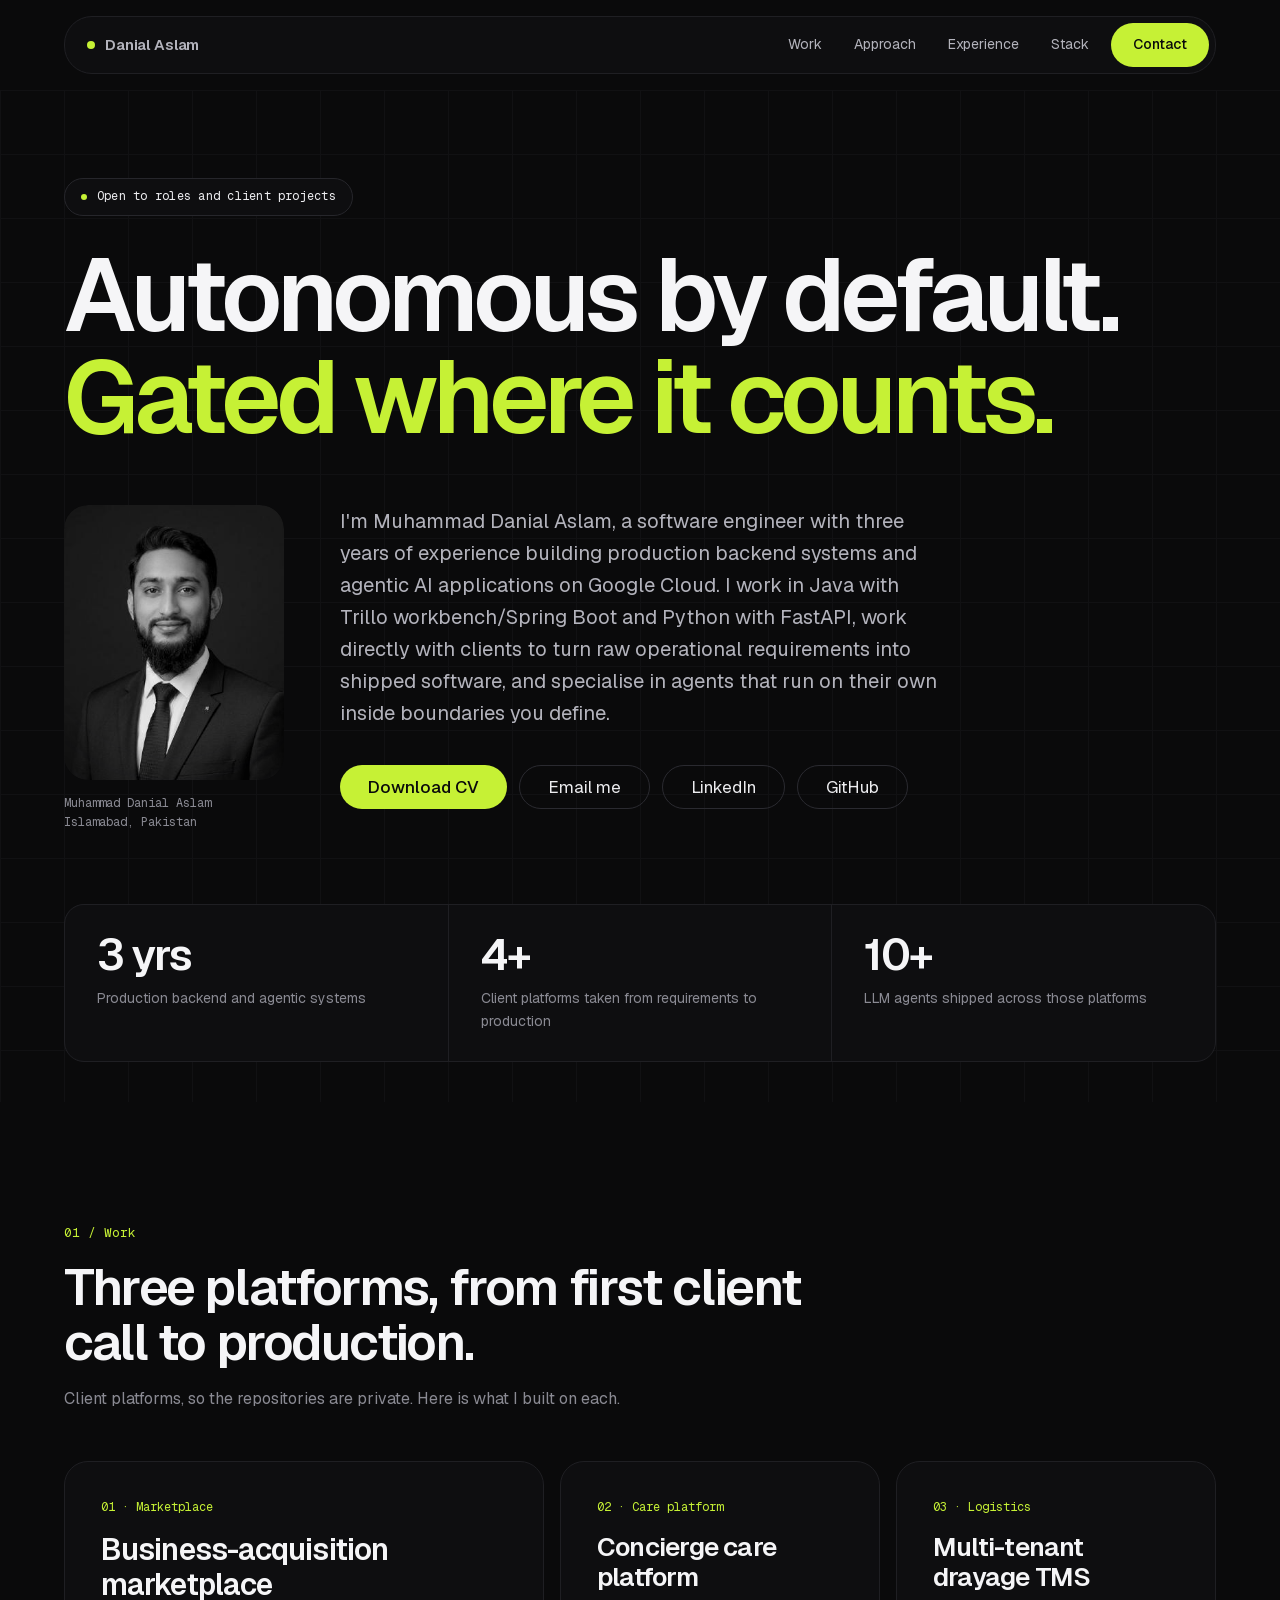
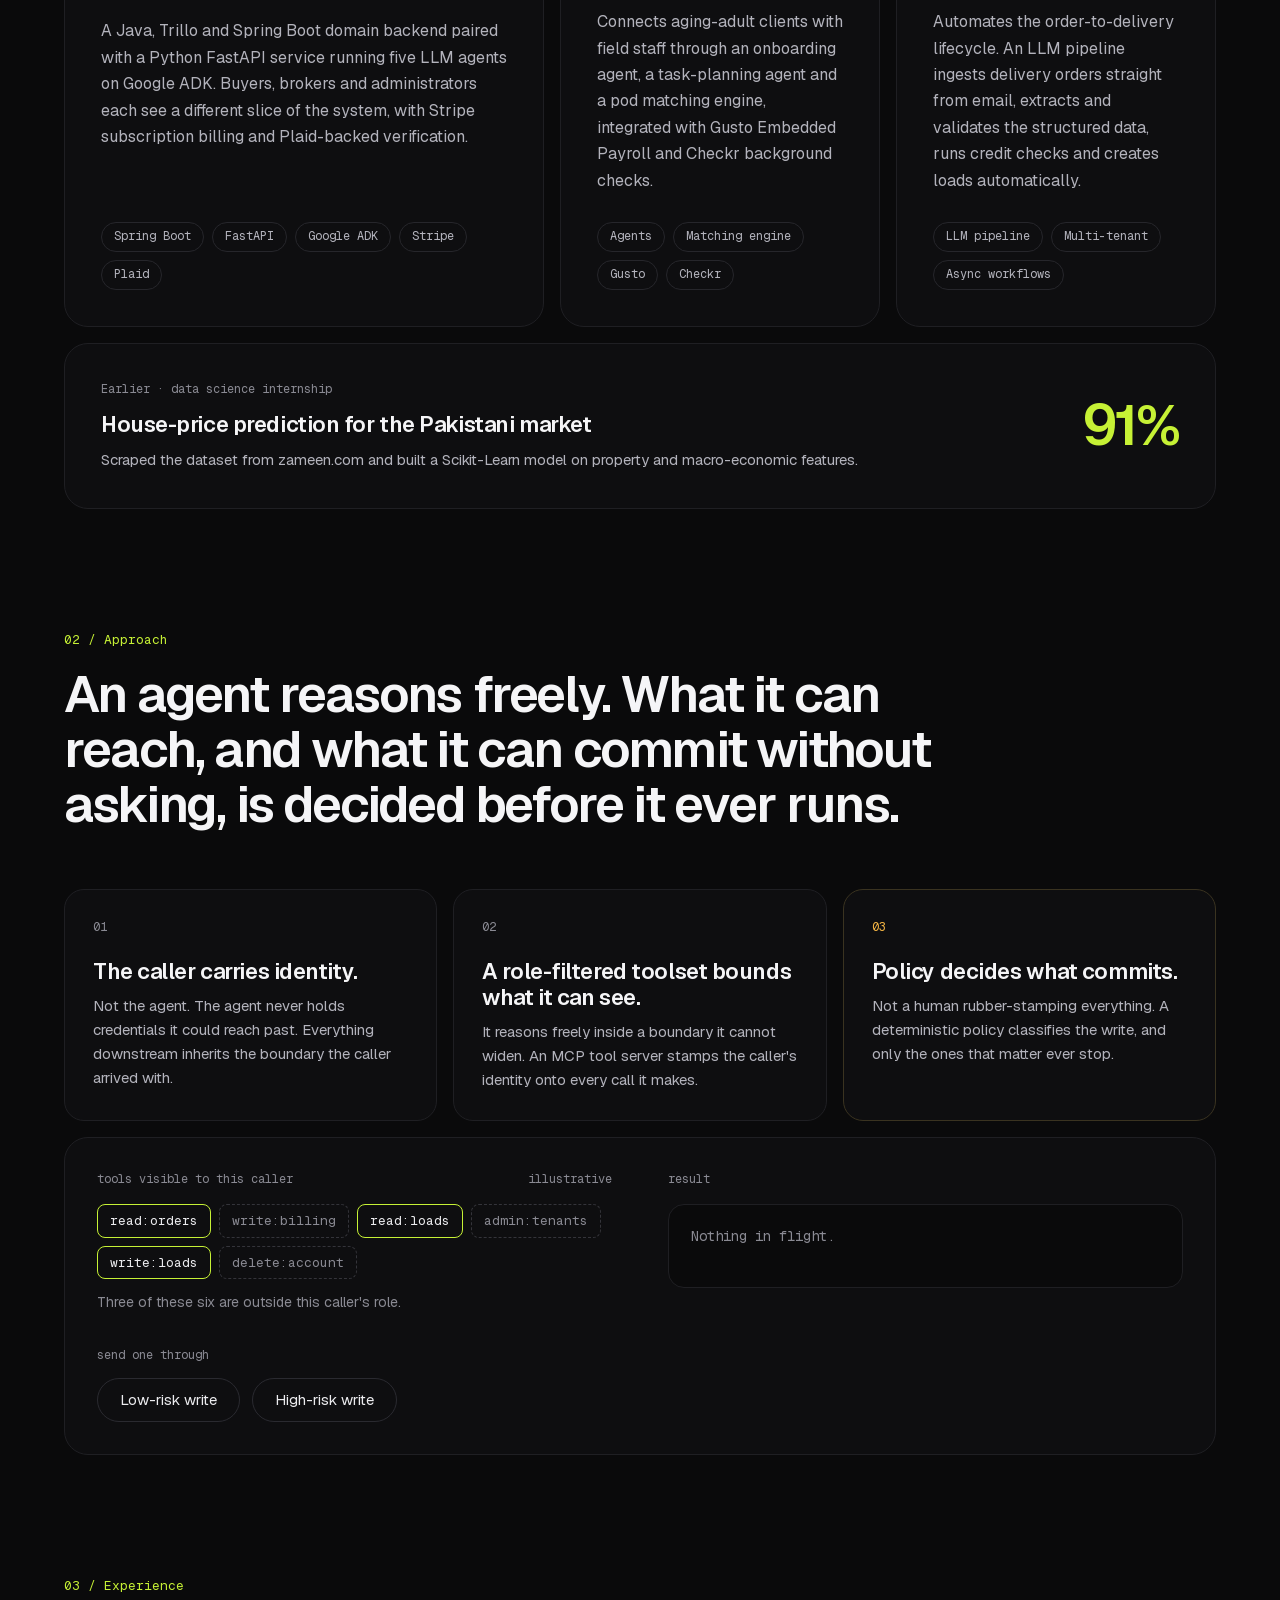
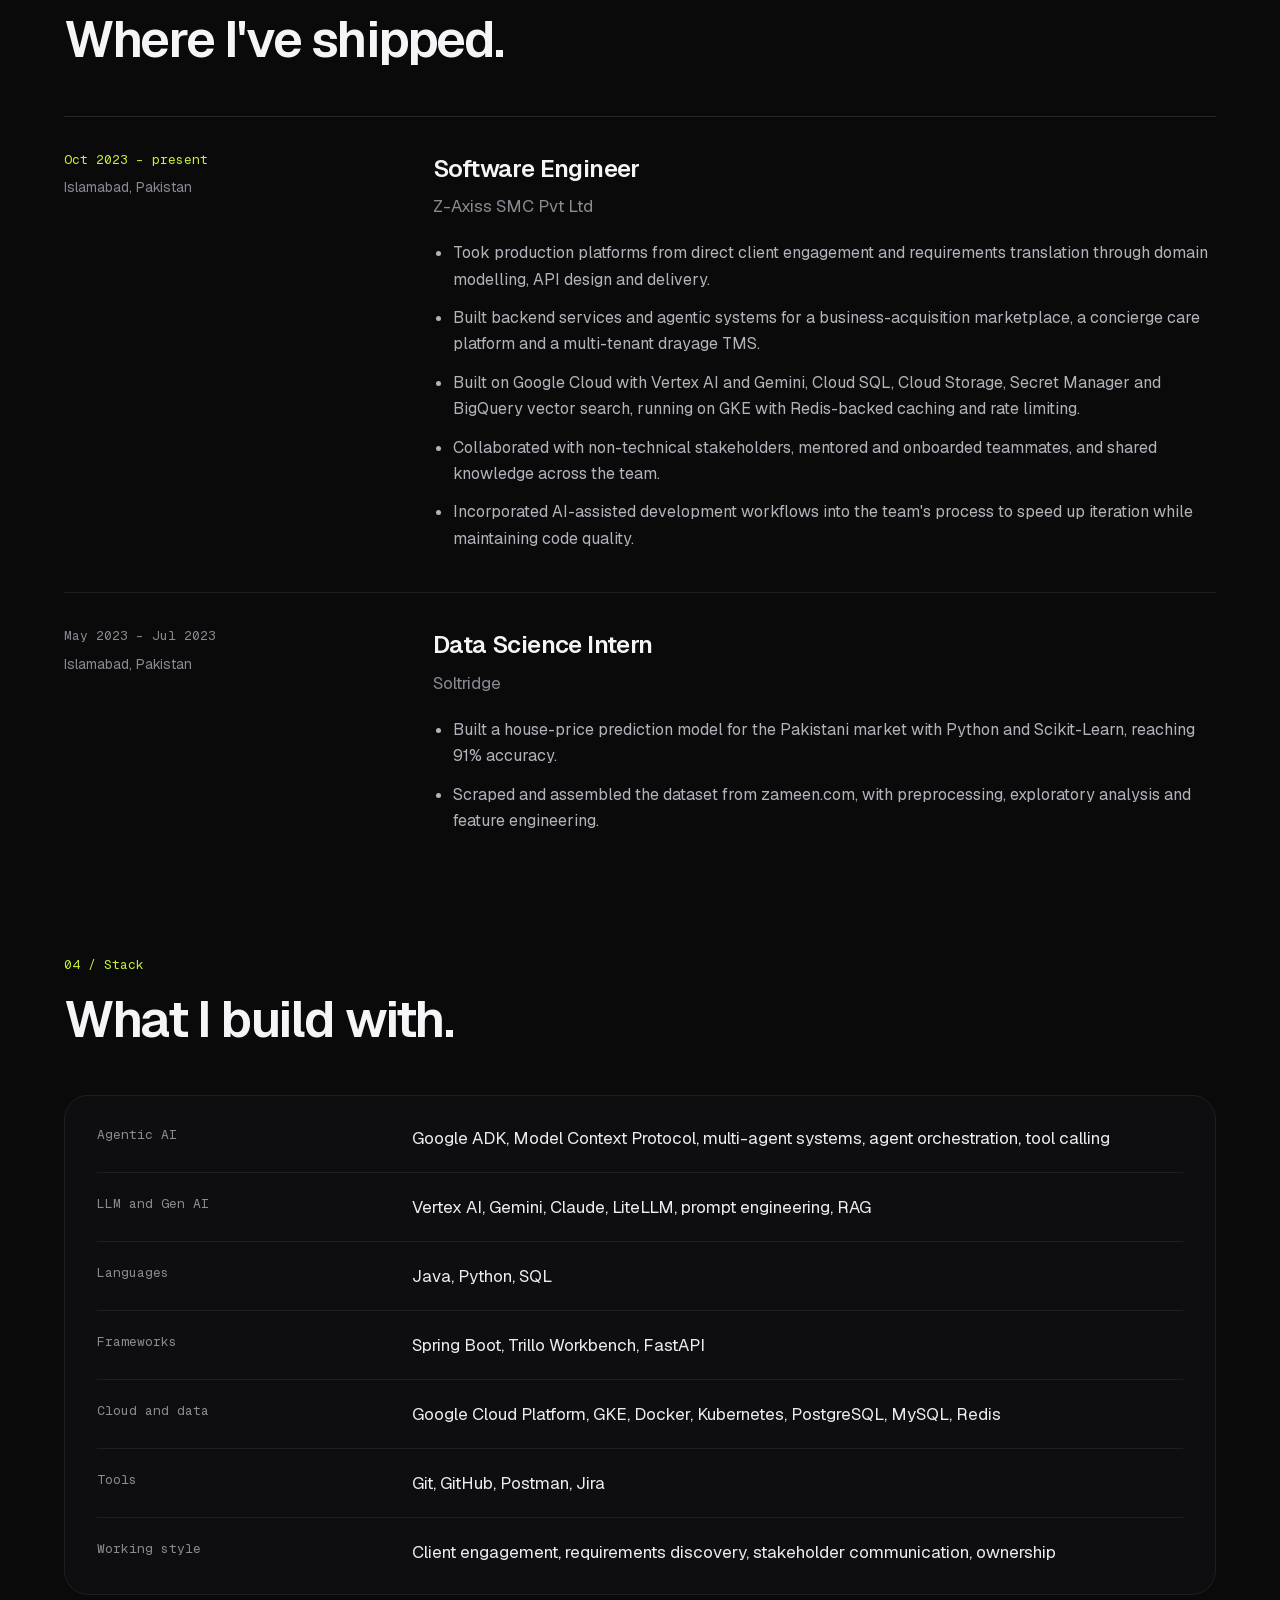
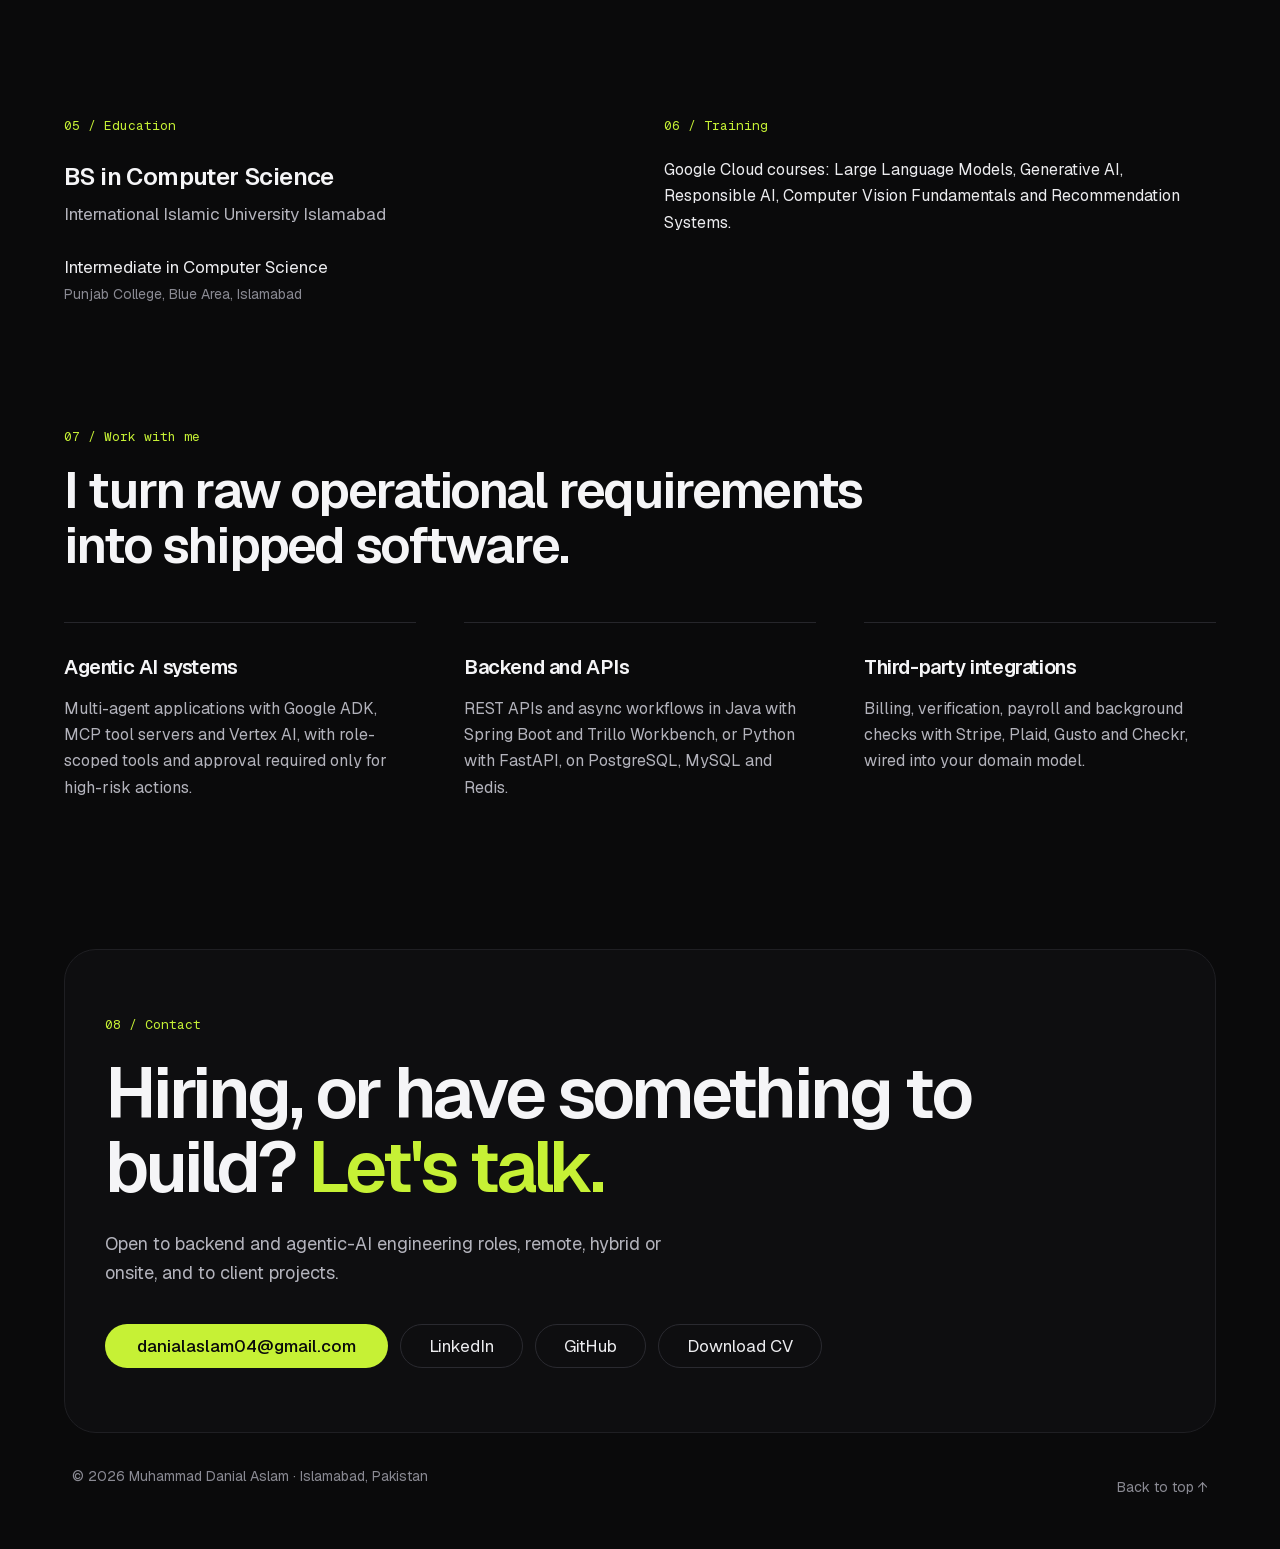
==== commit d5a203c7: "Rebuild the share card on the site's own design The Open Graph card was still the navy build: blue a" ====
--- a/index.html
+++ b/index.html
@@ -12,16 +12,16 @@
 <meta property="og:type" content="website"/>
 <meta property="og:url" content="https://danialaslam04.github.io/"/>
 <meta property="og:title" content="Muhammad Danial Aslam &#8212; Backend and Agentic AI Engineer"/>
-<meta property="og:description" content="Three client platforms, ten-plus LLM agents, three years. Java/Spring Boot, Python/FastAPI, Google Cloud."/>
+<meta property="og:description" content="Backend and agentic AI engineer. Ten-plus LLM agents shipped across client platforms on Google Cloud. Java/Spring Boot, Python/FastAPI, Google ADK, MCP, Vertex AI."/>
 <meta property="og:image" content="https://danialaslam04.github.io/assets/og-image.png"/>
 <meta property="og:image:width" content="1200"/>
 <meta property="og:image:height" content="630"/>
-<meta property="og:image:alt" content="Muhammad Danial Aslam &#8212; Backend and Agentic AI Engineer"/>
+<meta property="og:image:alt" content="Muhammad Danial Aslam, Backend and Agentic AI Engineer. Autonomous by default. Gated where it counts."/>
 <meta name="twitter:card" content="summary_large_image"/>
 <meta name="twitter:title" content="Muhammad Danial Aslam &#8212; Backend and Agentic AI Engineer"/>
-<meta name="twitter:description" content="Three client platforms, ten-plus LLM agents, three years. Java/Spring Boot, Python/FastAPI, Google Cloud."/>
+<meta name="twitter:description" content="Backend and agentic AI engineer. Ten-plus LLM agents shipped across client platforms on Google Cloud. Java/Spring Boot, Python/FastAPI, Google ADK, MCP, Vertex AI."/>
 <meta name="twitter:image" content="https://danialaslam04.github.io/assets/og-image.png"/>
-<meta name="twitter:image:alt" content="Muhammad Danial Aslam &#8212; Backend and Agentic AI Engineer"/>
+<meta name="twitter:image:alt" content="Muhammad Danial Aslam, Backend and Agentic AI Engineer. Autonomous by default. Gated where it counts."/>
 
 <link rel="preload" href="assets/geist-latin.woff2" as="font" type="font/woff2" crossorigin/>
 <link rel="stylesheet" href="styles.css"/>
--- a/styles.css
+++ b/styles.css
@@ -189,3 +189,45 @@
     white-space:normal !important;justify-content:center;text-align:center;
     overflow-wrap:anywhere}
 }
+
+/* ---------------------------------------------- the portrait
+   Measured: the photo's studio backdrop averages rgb(29,29,29) against a page
+   at rgb(10,10,11) and cards at rgb(14,14,16) — roughly three times lighter
+   than the page and lighter than any other surface on it. Framed with a hard
+   border it read as a pasted grey panel rather than part of the page.
+
+   Fixed by dissolving the edges into the background instead of drawing a line
+   around them, so the backdrop falls away and only he remains. The mask is
+   centred at 32% height because his face sits in the upper third; the fade
+   must not reach it. Browsers without mask-image simply get the framed
+   version, which is what shipped before, so this degrades to the old look
+   rather than to a broken one. */
+.s18{
+  border:0;
+  filter:brightness(.92) contrast(1.04);
+  -webkit-mask-image:radial-gradient(118% 100% at 50% 32%, #000 52%, rgba(0,0,0,.72) 76%, rgba(0,0,0,0) 100%);
+          mask-image:radial-gradient(118% 100% at 50% 32%, #000 52%, rgba(0,0,0,.72) 76%, rgba(0,0,0,0) 100%);
+}
+@supports not (mask-image: radial-gradient(#000, transparent)) {
+  .s18{border:1px solid rgb(31,31,35);filter:none}
+}
+
+/* ---------------------------------------------- portrait: colour on hover
+   Carried over from the preview build. Grayscale at rest, full colour on
+   hover, with the brightness and contrast trim that was already there kept
+   on both states so the blend into the page does not shift.
+
+   Gated on (hover: hover) deliberately. A touch device can never trigger
+   hover, so without this the photo would simply be permanently grayscale on
+   every phone — a regression dressed as an effect. Phones get the colour
+   version at rest instead. */
+@media (hover: hover) and (pointer: fine) {
+  .s18{
+    filter:grayscale(1) brightness(.92) contrast(1.04);
+    transition:filter .5s cubic-bezier(.22,1,.36,1);
+  }
+  .s18:hover{filter:grayscale(0) brightness(1) contrast(1.02)}
+}
+@media (hover: hover) and (pointer: fine) and (prefers-reduced-motion: reduce) {
+  .s18{transition:none}
+}
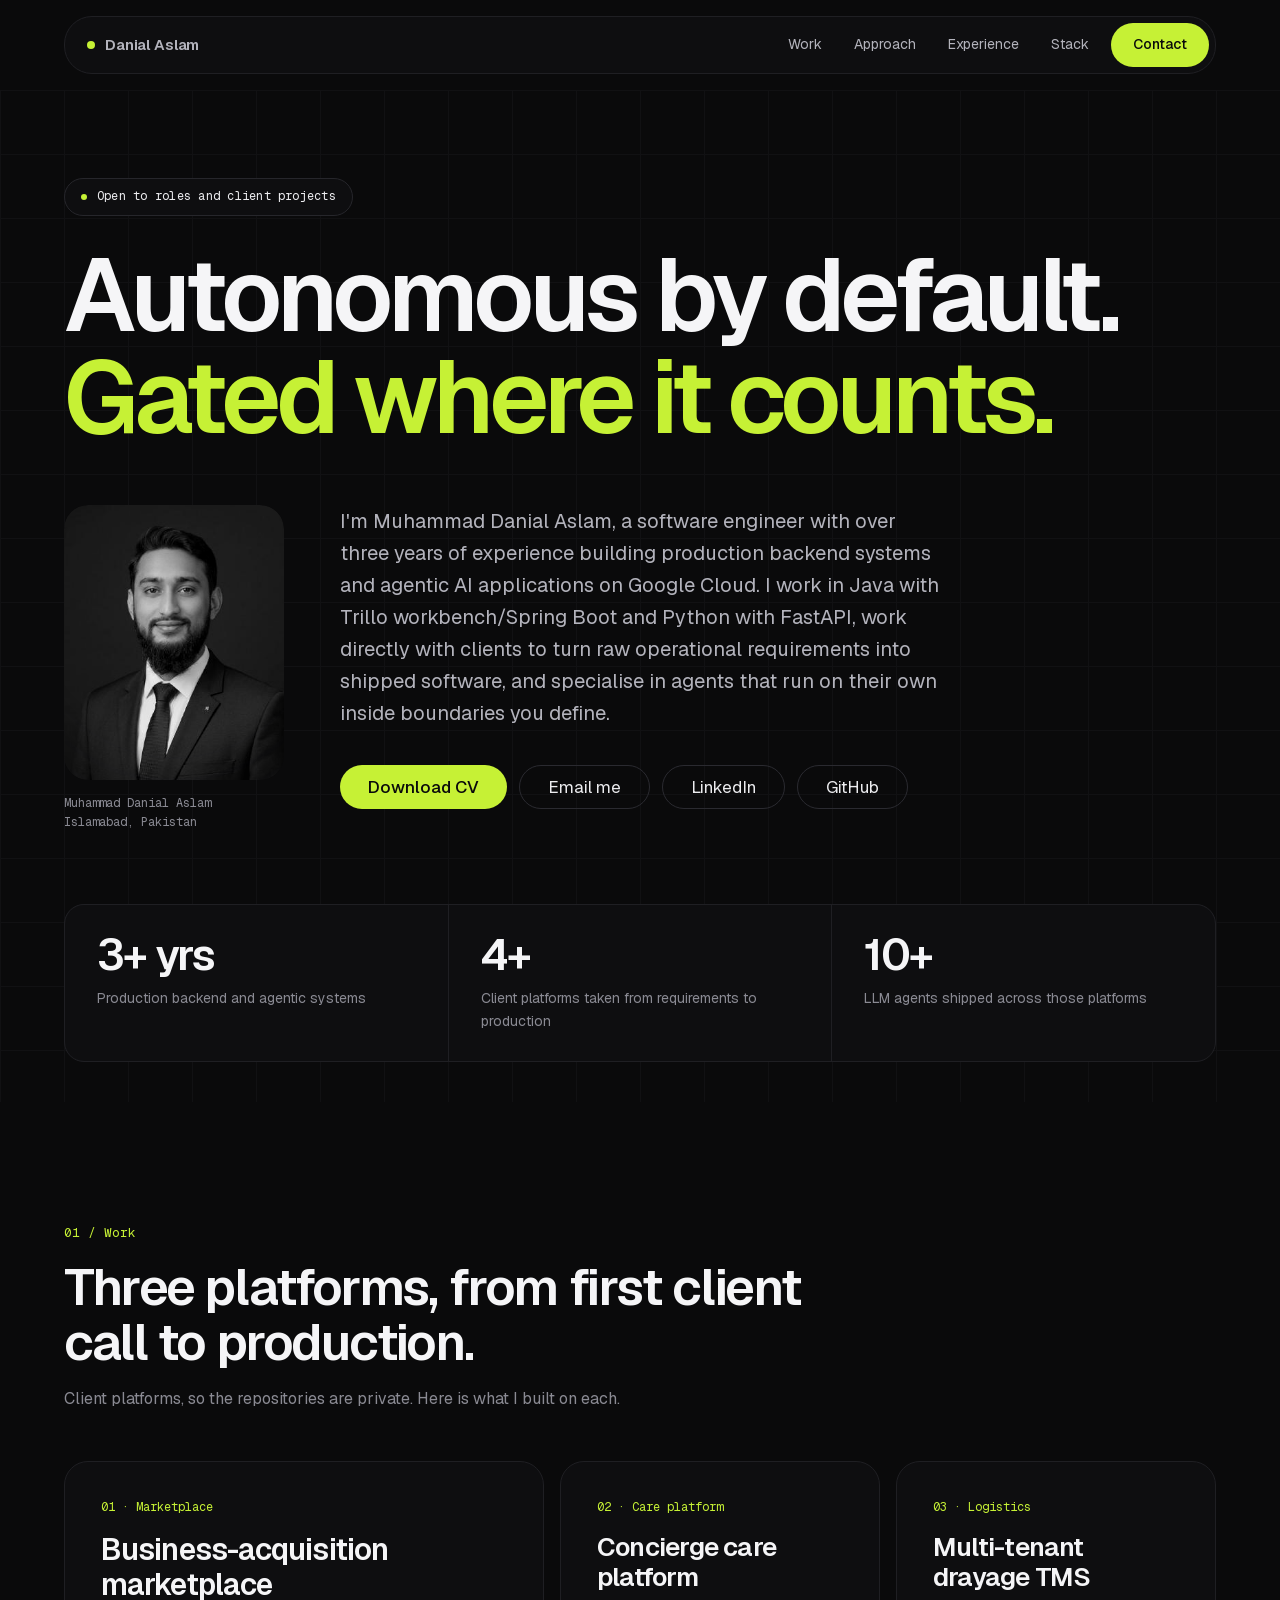
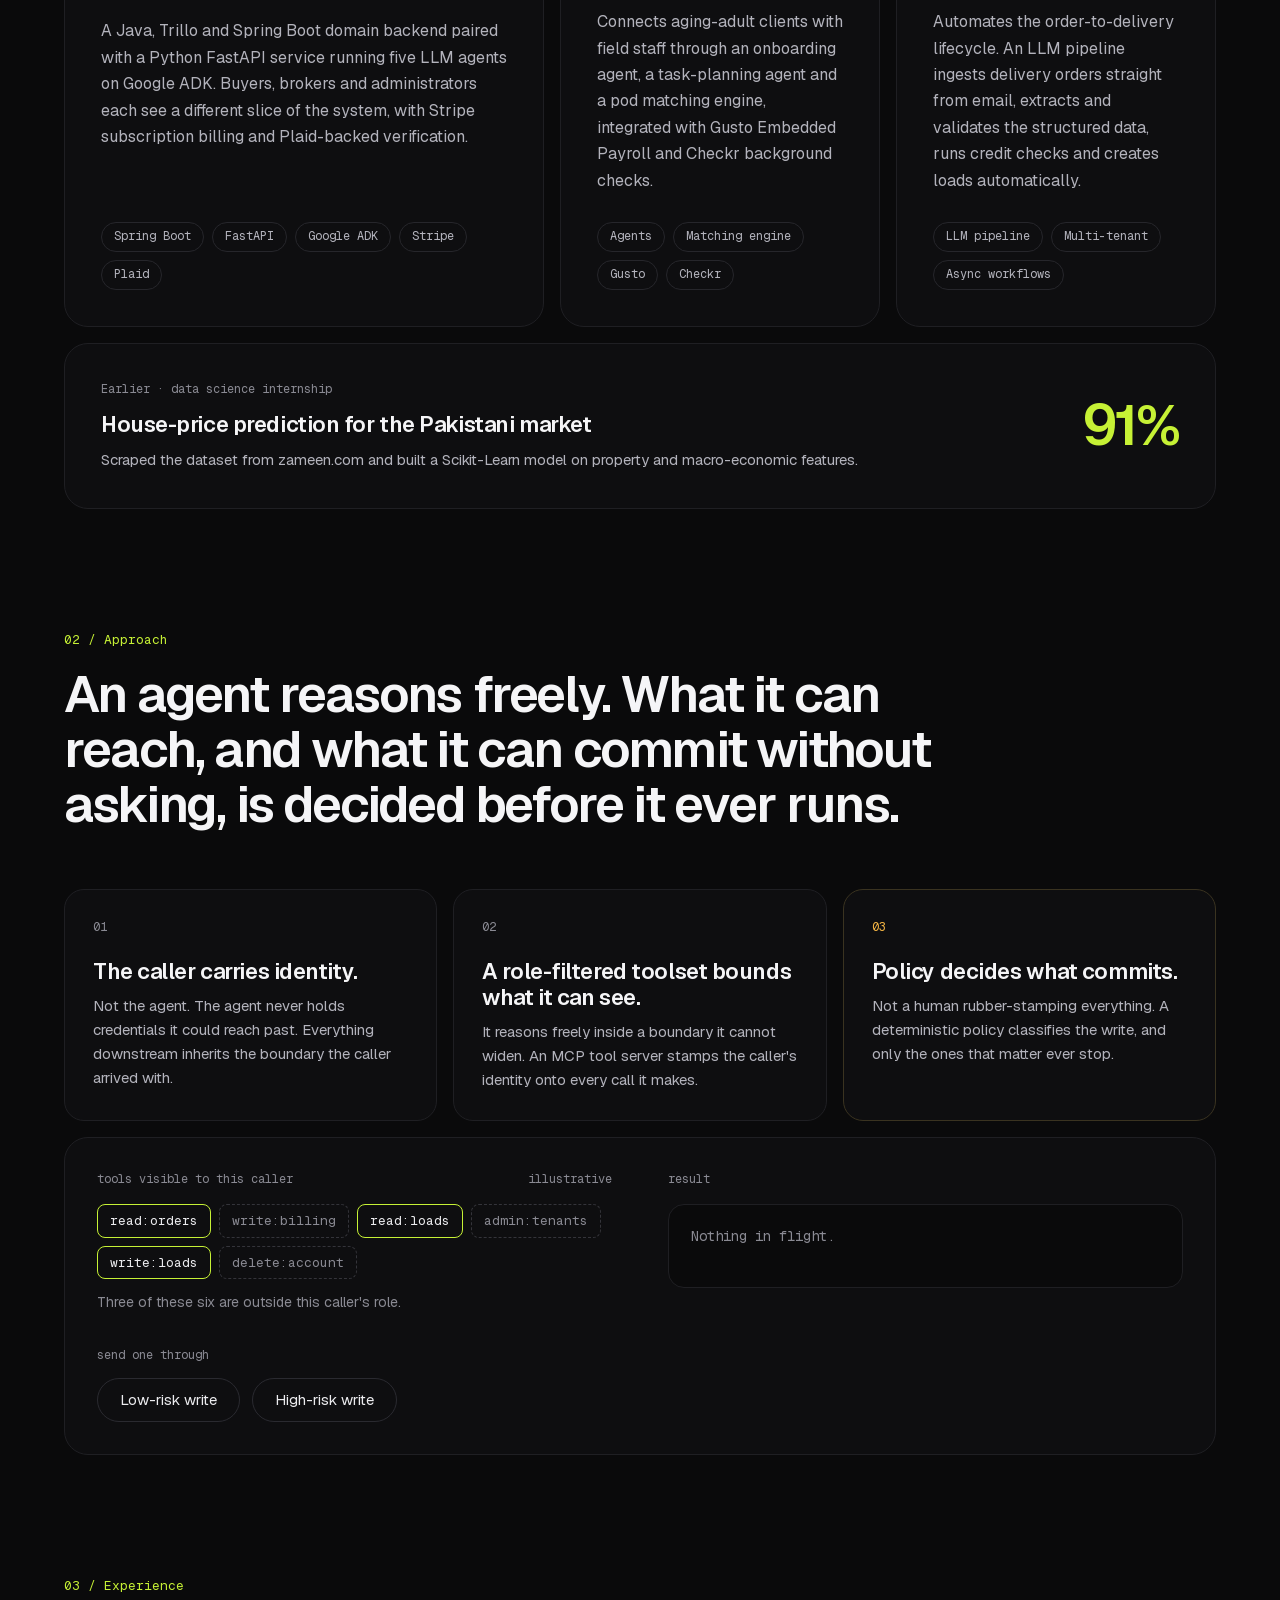
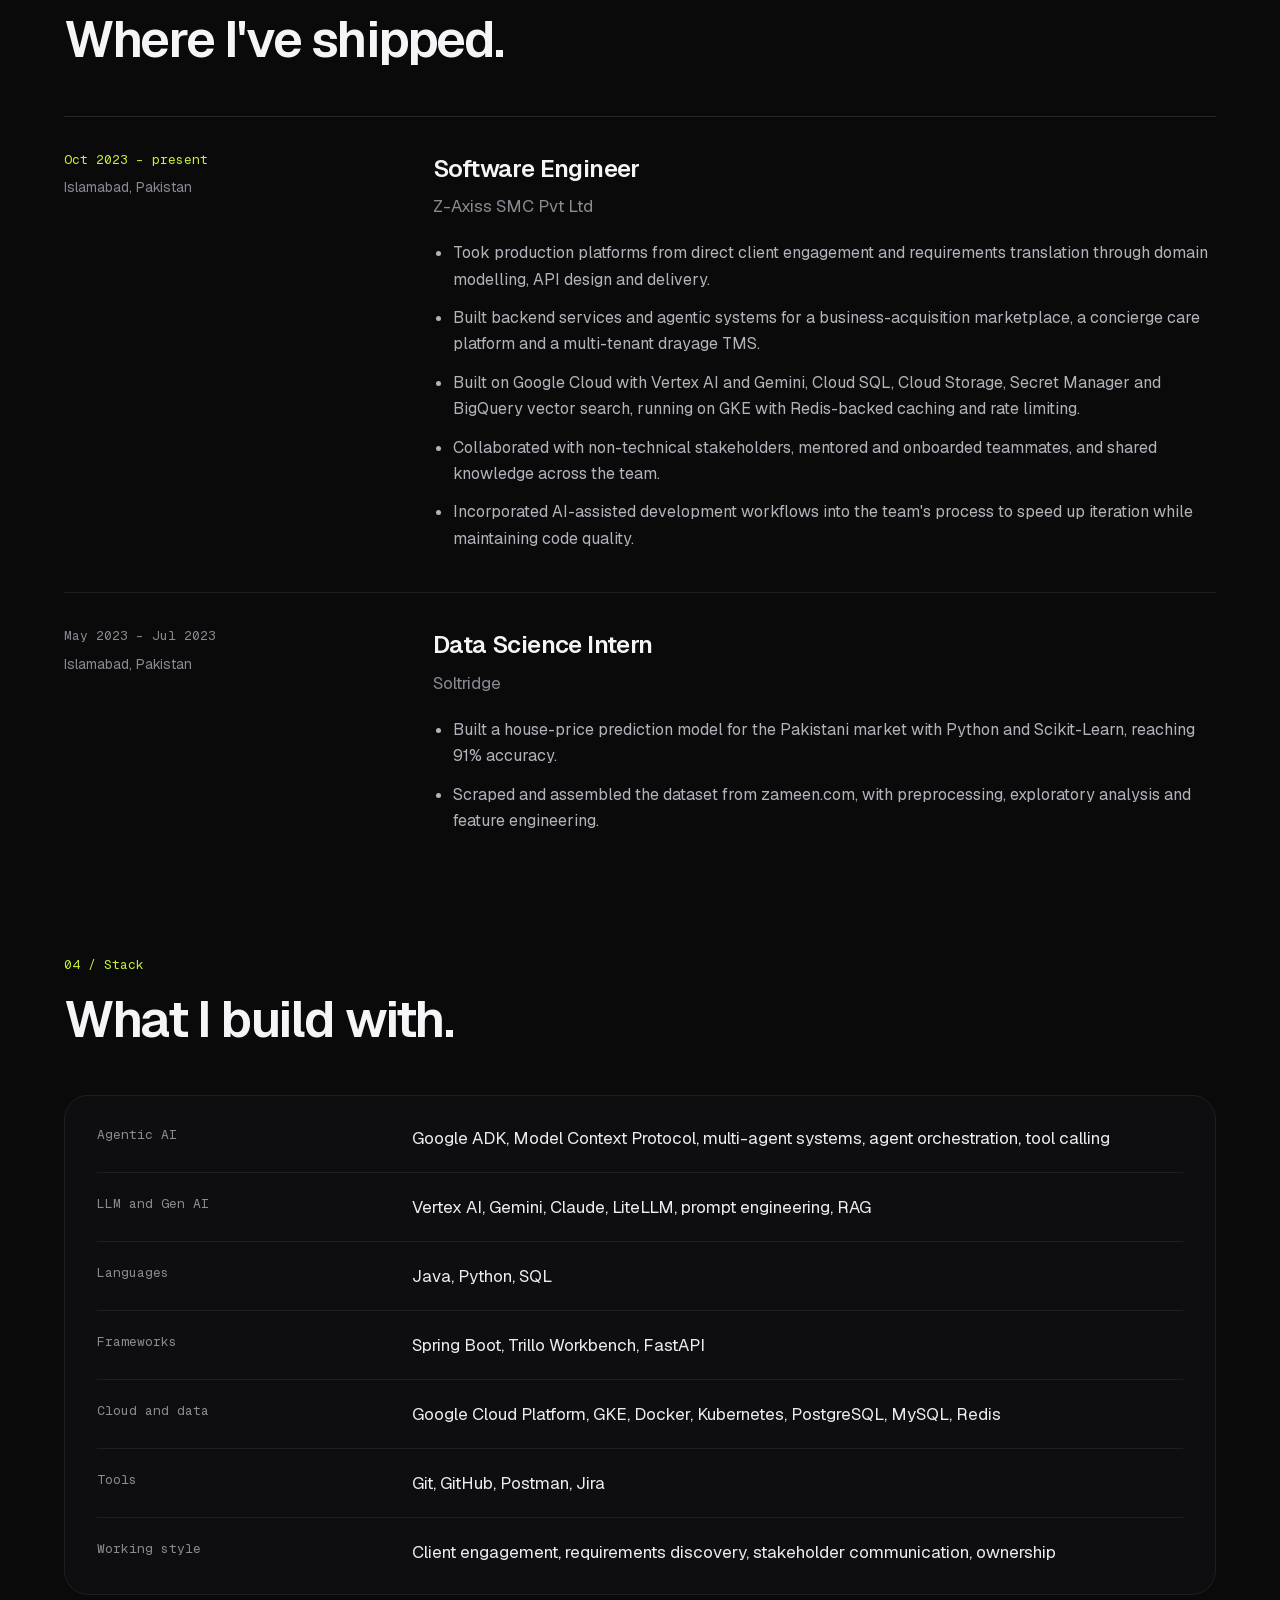
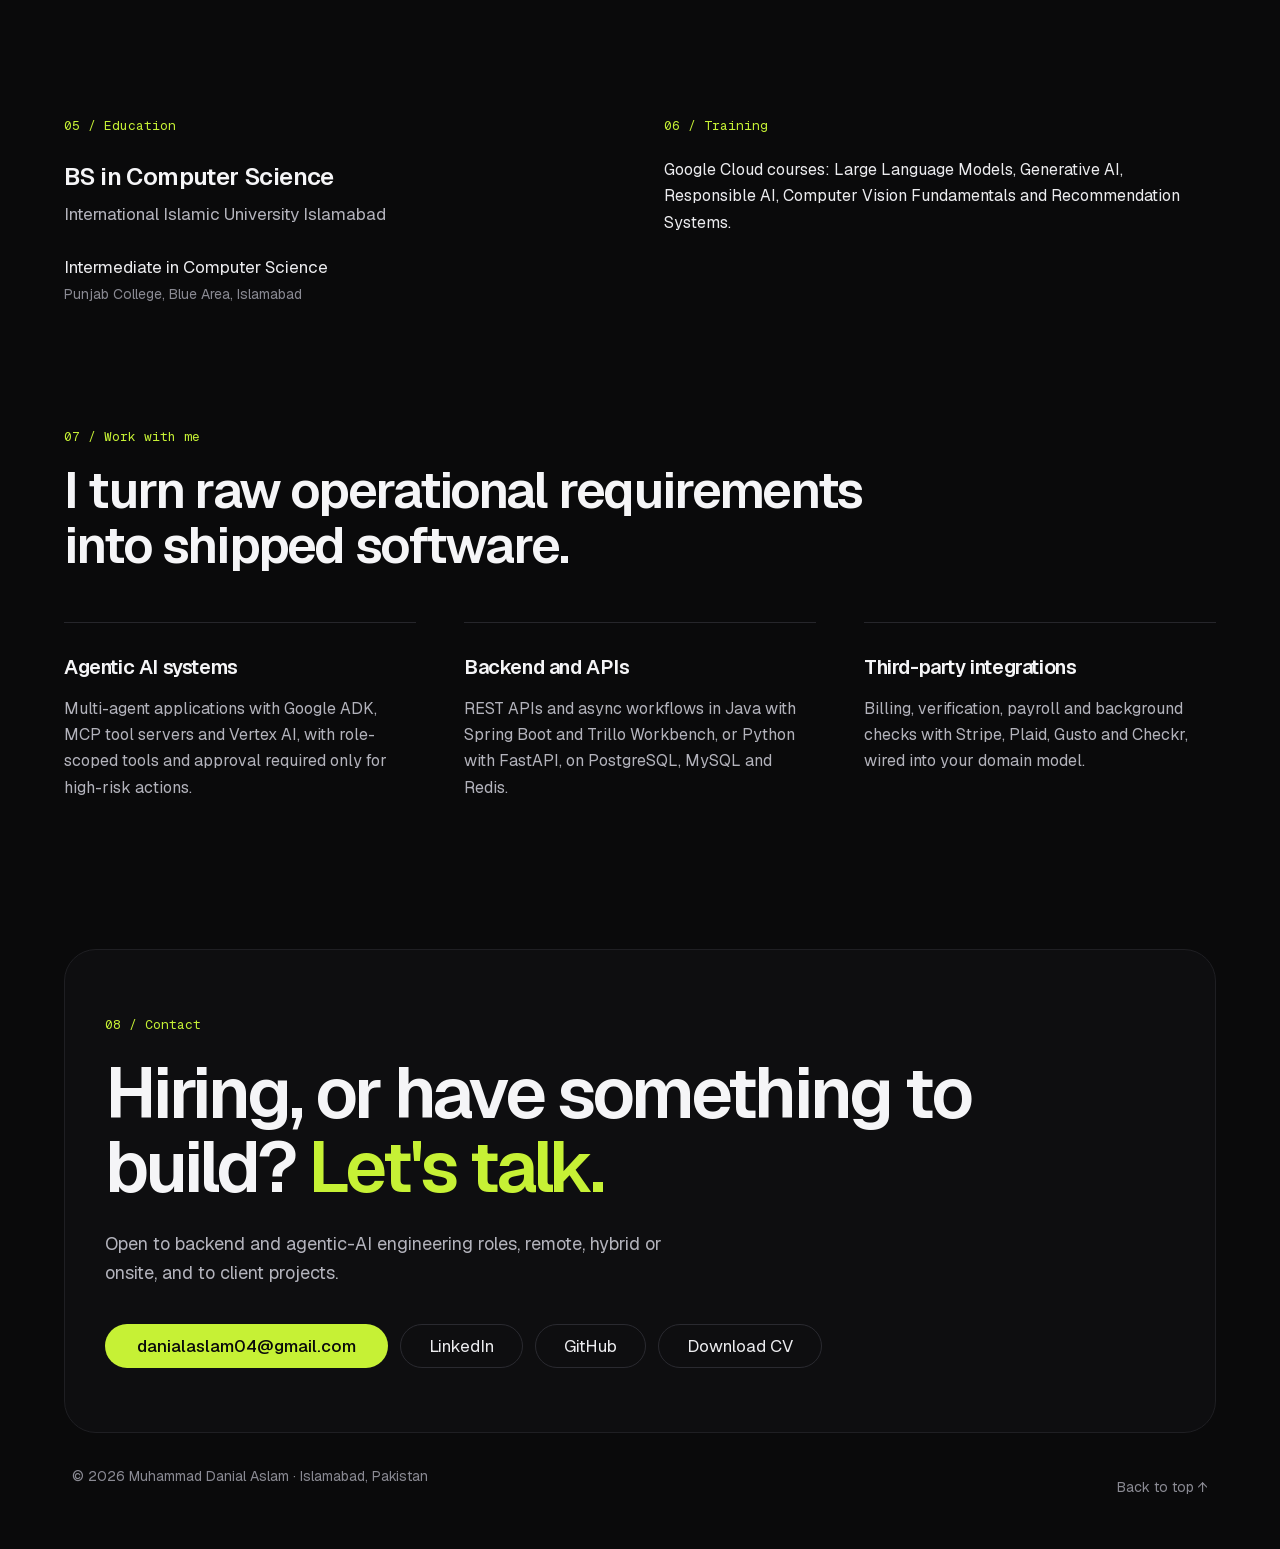
==== commit 1f927087: "Carry the years figure to 3+ His correction. The metrics tile and the hero paragraph both carried th" ====
--- a/index.html
+++ b/index.html
@@ -42,9 +42,9 @@
 <a class="skip-link" href="#work">Skip to main content</a>
 <div class="s0"><div class="s1"><div class="s2"><div class="s3"><a href="#top" class="s4"><span class="s5"></span>
 Danial Aslam
-</a><div class="s6"><a href="#work" class="s7">Work</a><a href="#approach" class="s7">Approach</a><a href="#experience" class="s7">Experience</a><a href="#stack" class="s7">Stack</a><a href="#contact" class="s8">Contact</a></div></div></div></div><div id="top" class="s9"><div class="s10"><div><div class="s11"><span class="s12"><span class="s13"></span>
+</a><button type="button" class="navq" id="nav-toggle" aria-label="Open menu" aria-expanded="false" aria-controls="nav-menu"><span class="navq-i" aria-hidden="true"></span></button><div class="s6" id="nav-menu"><a href="#work" class="s7">Work</a><a href="#approach" class="s7">Approach</a><a href="#experience" class="s7">Experience</a><a href="#stack" class="s7">Stack</a><a href="#contact" class="s8">Contact</a></div></div></div></div><div id="top" class="s9"><div class="s10"><div><div class="s11"><span class="s12"><span class="s13"></span>
 Open to roles and client projects
-</span><h1 class="s14">Autonomous by default. <span class="s15">Gated where it counts.</span></h1><div class="s16"><div class="s17"><img src="assets/danial-aslam.jpg" alt="Portrait of Muhammad Danial Aslam" class="s18"><div class="s19">Muhammad Danial Aslam<br>Islamabad, Pakistan</div></div><div class="s20"><p class="s21">I'm Muhammad Danial Aslam, a software engineer with three years of experience building production backend systems and agentic AI applications on Google Cloud. I work in Java with Trillo workbench/Spring Boot and Python with FastAPI, work directly with clients to turn raw operational requirements into shipped software, and specialise in agents that run on their own inside boundaries you define.</p><div class="s22"><a href="assets/Muhammad-Danial-Aslam-Resume.pdf" class="s23">Download CV</a><a href="mailto:danialaslam04@gmail.com" class="s24">Email me</a><a href="https://www.linkedin.com/in/danial04/" target="_blank" rel="noopener noreferrer" class="s24">LinkedIn</a><a href="https://github.com/DanialAslam04" target="_blank" rel="noopener noreferrer" class="s24">GitHub</a></div></div></div></div></div><div class="s25"><div class="s26"><div class="s27">3 yrs</div><div class="s28">Production backend and agentic systems</div></div><div class="s26"><div class="s27">4+</div><div class="s28">Client platforms taken from requirements to production</div></div><div class="s26"><div class="s27">10+</div><div class="s28">LLM agents shipped across those platforms</div></div></div></div></div><div id="work" class="s29"><div class="s30">01 / Work</div><h2 class="s31">Three platforms, from first client call to production.</h2><p class="s32">Client platforms, so the repositories are private. Here is what I built on each.</p><div class="s33"><div class="s34"><div class="s35">01 · Marketplace</div><h3 class="s36">Business-acquisition marketplace</h3><p class="s37">A Java, Trillo and Spring Boot domain backend paired with a Python FastAPI service running five LLM agents on Google ADK. Buyers, brokers and administrators each see a different slice of the system, with Stripe subscription billing and Plaid-backed verification.</p><div class="s38"><span class="s39">Spring Boot</span><span class="s39">FastAPI</span><span class="s39">Google ADK</span><span class="s39">Stripe</span><span class="s39">Plaid</span></div></div><div class="s40"><div class="s35">02 · Care platform</div><h3 class="s41">Concierge care platform</h3><p class="s37">Connects aging-adult clients with field staff through an onboarding agent, a task-planning agent and a pod matching engine, integrated with Gusto Embedded Payroll and Checkr background checks.</p><div class="s38"><span class="s39">Agents</span><span class="s39">Matching engine</span><span class="s39">Gusto</span><span class="s39">Checkr</span></div></div><div class="s40"><div class="s35">03 · Logistics</div><h3 class="s41">Multi-tenant drayage TMS</h3><p class="s37">Automates the order-to-delivery lifecycle. An LLM pipeline ingests delivery orders straight from email, extracts and validates the structured data, runs credit checks and creates loads automatically.</p><div class="s38"><span class="s39">LLM pipeline</span><span class="s39">Multi-tenant</span><span class="s39">Async workflows</span></div></div><div class="s42"><div class="s43"><div class="s44">Earlier · data science internship</div><h3 class="s45">House-price prediction for the Pakistani market</h3><p class="s46">Scraped the dataset from zameen.com and built a Scikit-Learn model on property and macro-economic features.</p></div><div class="s47">91%</div></div></div></div><div id="approach" class="s29"><div class="s30">02 / Approach</div><h2 class="s48">An agent reasons freely. What it can reach, and what it can commit without asking, is decided before it ever runs.</h2><div class="s49"><div class="s50"><div class="s44">01</div><div class="s51">The caller carries identity.</div><div class="s52">Not the agent. The agent never holds credentials it could reach past. Everything downstream inherits the boundary the caller arrived with.</div></div><div class="s50"><div class="s44">02</div><div class="s51">A role-filtered toolset bounds what it can see.</div><div class="s52">It reasons freely inside a boundary it cannot widen. An MCP tool server stamps the caller's identity onto every call it makes.</div></div><div class="s53"><div class="s54">03</div><div class="s51">Policy decides what commits.</div><div class="s52">Not a human rubber-stamping everything. A deterministic policy classifies the write, and only the ones that matter ever stop.</div></div></div><div class="s55"><div class="s56"><div class="s57"><span>tools visible to this caller</span><span>illustrative</span></div><div class="s58"><span class="s59">read:orders</span><span class="s60">write:billing</span><span class="s59">read:loads</span><span class="s60">admin:tenants</span><span class="s59">write:loads</span><span class="s60">delete:account</span></div><div class="s61">Three of these six are outside this caller's role.</div><div class="s62">send one through</div><div class="s63"><button type="button" class="s64" data-risk="low">Low-risk write</button><button type="button" class="s64" data-risk="high">High-risk write</button></div></div><div class="s56"><div class="s44">result</div><div class="s65"><span id="gate-status">Nothing in flight.</span><div id="gate-controls" hidden><button type="button" class="gate-act" data-act="approve">Approve</button><button type="button" class="gate-act gate-no" data-act="reject">Reject</button></div></div></div></div></div><div id="experience" class="s29"><div class="s30">03 / Experience</div><h2 class="s66">Where I've shipped.</h2><div class="s67"><div class="s68"><div class="s30">Oct 2023 – present</div><div class="s69">Islamabad, Pakistan</div></div><div class="s70"><h3 class="s71">Software Engineer</h3><div class="s72">Z-Axiss SMC Pvt Ltd</div><ul class="s73"><li>Took production platforms from direct client engagement and requirements translation through domain modelling, API design and delivery.</li><li>Built backend services and agentic systems for a business-acquisition marketplace, a concierge care platform and a multi-tenant drayage TMS.</li><li>Built on Google Cloud with Vertex AI and Gemini, Cloud SQL, Cloud Storage, Secret Manager and BigQuery vector search, running on GKE with Redis-backed caching and rate limiting.</li><li>Collaborated with non-technical stakeholders, mentored and onboarded teammates, and shared knowledge across the team.</li><li>Incorporated AI-assisted development workflows into the team's process to speed up iteration while maintaining code quality.</li></ul></div></div><div class="s74"><div class="s68"><div class="s75">May 2023 – Jul 2023</div><div class="s69">Islamabad, Pakistan</div></div><div class="s70"><h3 class="s71">Data Science Intern</h3><div class="s72">Soltridge</div><ul class="s73"><li>Built a house-price prediction model for the Pakistani market with Python and Scikit-Learn, reaching 91% accuracy.</li><li>Scraped and assembled the dataset from zameen.com, with preprocessing, exploratory analysis and feature engineering.</li></ul></div></div></div><div id="stack" class="s29"><div class="s30">04 / Stack</div><h2 class="s66">What I build with.</h2><div class="s76"><div class="s77"><div class="s78">Agentic AI</div><div class="s79">Google ADK, Model Context Protocol, multi-agent systems, agent orchestration, tool calling</div></div><div class="s77"><div class="s78">LLM and Gen AI</div><div class="s79">Vertex AI, Gemini, Claude, LiteLLM, prompt engineering, RAG</div></div><div class="s77"><div class="s78">Languages</div><div class="s79">Java, Python, SQL</div></div><div class="s77"><div class="s78">Frameworks</div><div class="s79">Spring Boot, Trillo Workbench, FastAPI</div></div><div class="s77"><div class="s78">Cloud and data</div><div class="s79">Google Cloud Platform, GKE, Docker, Kubernetes, PostgreSQL, MySQL, Redis</div></div><div class="s77"><div class="s78">Tools</div><div class="s79">Git, GitHub, Postman, Jira</div></div><div class="s80"><div class="s78">Working style</div><div class="s79">Client engagement, requirements discovery, stakeholder communication, ownership</div></div></div></div><div class="s29"><div class="s81"><div class="s56"><div class="s30">05 / Education</div><h3 class="s82">BS in Computer Science</h3><div class="s83">International Islamic University Islamabad</div><div class="s84">Intermediate in Computer Science</div><div class="s85">Punjab College, Blue Area, Islamabad</div></div><div class="s56"><div class="s30">06 / Training</div><p class="s86">Google Cloud courses: Large Language Models, Generative AI, Responsible AI, Computer Vision Fundamentals and Recommendation Systems.</p></div></div></div><div class="s29"><div class="s30">07 / Work with me</div><h2 class="s31">I turn raw operational requirements into shipped software.</h2><div class="s87"><div class="s88"><h3 class="s89">Agentic AI systems</h3><p class="s90">Multi-agent applications with Google ADK, MCP tool servers and Vertex AI, with role-scoped tools and approval required only for high-risk actions.</p></div><div class="s88"><h3 class="s89">Backend and APIs</h3><p class="s90">REST APIs and async workflows in Java with Spring Boot and Trillo Workbench, or Python with FastAPI, on PostgreSQL, MySQL and Redis.</p></div><div class="s88"><h3 class="s89">Third-party integrations</h3><p class="s90">Billing, verification, payroll and background checks with Stripe, Plaid, Gusto and Checkr, wired into your domain model.</p></div></div></div><div id="contact" class="s91"><div class="s92"><div class="s30">08 / Contact</div><h2 class="s93">Hiring, or have something to build? <span class="s15">Let's talk.</span></h2><p class="s94">Open to backend and agentic-AI engineering roles, remote, hybrid or onsite, and to client projects.</p><div class="s22"><a href="mailto:danialaslam04@gmail.com" class="s95">danialaslam04@gmail.com</a><a href="https://www.linkedin.com/in/danial04/" target="_blank" rel="noopener noreferrer" class="s96">LinkedIn</a><a href="https://github.com/DanialAslam04" target="_blank" rel="noopener noreferrer" class="s96">GitHub</a><a href="assets/Muhammad-Danial-Aslam-Resume.pdf" class="s96">Download CV</a></div></div><div class="s97"><span>© 2026 Muhammad Danial Aslam · Islamabad, Pakistan</span><a href="#top" class="s98">Back to top ↑</a></div></div></div>
+</span><h1 class="s14">Autonomous by default. <span class="s15">Gated where it counts.</span></h1><div class="s16"><div class="s17"><img src="assets/danial-aslam.jpg" alt="Portrait of Muhammad Danial Aslam" class="s18"><div class="s19">Muhammad Danial Aslam<br>Islamabad, Pakistan</div></div><div class="s20"><p class="s21">I'm Muhammad Danial Aslam, a software engineer with over three years of experience building production backend systems and agentic AI applications on Google Cloud. I work in Java with Trillo workbench/Spring Boot and Python with FastAPI, work directly with clients to turn raw operational requirements into shipped software, and specialise in agents that run on their own inside boundaries you define.</p><div class="s22"><a href="assets/Muhammad-Danial-Aslam-Resume.pdf" class="s23">Download CV</a><a href="mailto:danialaslam04@gmail.com" class="s24">Email me</a><a href="https://www.linkedin.com/in/danial04/" target="_blank" rel="noopener noreferrer" class="s24">LinkedIn</a><a href="https://github.com/DanialAslam04" target="_blank" rel="noopener noreferrer" class="s24">GitHub</a></div></div></div></div></div><div class="s25"><div class="s26"><div class="s27">3+ yrs</div><div class="s28">Production backend and agentic systems</div></div><div class="s26"><div class="s27">4+</div><div class="s28">Client platforms taken from requirements to production</div></div><div class="s26"><div class="s27">10+</div><div class="s28">LLM agents shipped across those platforms</div></div></div></div></div><div id="work" class="s29"><div class="s30">01 / Work</div><h2 class="s31">Three platforms, from first client call to production.</h2><p class="s32">Client platforms, so the repositories are private. Here is what I built on each.</p><div class="s33"><div class="s34"><div class="s35">01 · Marketplace</div><h3 class="s36">Business-acquisition marketplace</h3><p class="s37">A Java, Trillo and Spring Boot domain backend paired with a Python FastAPI service running five LLM agents on Google ADK. Buyers, brokers and administrators each see a different slice of the system, with Stripe subscription billing and Plaid-backed verification.</p><div class="s38"><span class="s39">Spring Boot</span><span class="s39">FastAPI</span><span class="s39">Google ADK</span><span class="s39">Stripe</span><span class="s39">Plaid</span></div></div><div class="s40"><div class="s35">02 · Care platform</div><h3 class="s41">Concierge care platform</h3><p class="s37">Connects aging-adult clients with field staff through an onboarding agent, a task-planning agent and a pod matching engine, integrated with Gusto Embedded Payroll and Checkr background checks.</p><div class="s38"><span class="s39">Agents</span><span class="s39">Matching engine</span><span class="s39">Gusto</span><span class="s39">Checkr</span></div></div><div class="s40"><div class="s35">03 · Logistics</div><h3 class="s41">Multi-tenant drayage TMS</h3><p class="s37">Automates the order-to-delivery lifecycle. An LLM pipeline ingests delivery orders straight from email, extracts and validates the structured data, runs credit checks and creates loads automatically.</p><div class="s38"><span class="s39">LLM pipeline</span><span class="s39">Multi-tenant</span><span class="s39">Async workflows</span></div></div><div class="s42"><div class="s43"><div class="s44">Earlier · data science internship</div><h3 class="s45">House-price prediction for the Pakistani market</h3><p class="s46">Scraped the dataset from zameen.com and built a Scikit-Learn model on property and macro-economic features.</p></div><div class="s47">91%</div></div></div></div><div id="approach" class="s29"><div class="s30">02 / Approach</div><h2 class="s48">An agent reasons freely. What it can reach, and what it can commit without asking, is decided before it ever runs.</h2><div class="s49"><div class="s50"><div class="s44">01</div><div class="s51">The caller carries identity.</div><div class="s52">Not the agent. The agent never holds credentials it could reach past. Everything downstream inherits the boundary the caller arrived with.</div></div><div class="s50"><div class="s44">02</div><div class="s51">A role-filtered toolset bounds what it can see.</div><div class="s52">It reasons freely inside a boundary it cannot widen. An MCP tool server stamps the caller's identity onto every call it makes.</div></div><div class="s53"><div class="s54">03</div><div class="s51">Policy decides what commits.</div><div class="s52">Not a human rubber-stamping everything. A deterministic policy classifies the write, and only the ones that matter ever stop.</div></div></div><div class="s55"><div class="s56"><div class="s57"><span>tools visible to this caller</span><span>illustrative</span></div><div class="s58"><span class="s59">read:orders</span><span class="s60">write:billing</span><span class="s59">read:loads</span><span class="s60">admin:tenants</span><span class="s59">write:loads</span><span class="s60">delete:account</span></div><div class="s61">Three of these six are outside this caller's role.</div><div class="s62">send one through</div><div class="s63"><button type="button" class="s64" data-risk="low">Low-risk write</button><button type="button" class="s64" data-risk="high">High-risk write</button></div></div><div class="s56"><div class="s44">result</div><div class="s65"><span id="gate-status">Nothing in flight.</span><div id="gate-controls" hidden><button type="button" class="gate-act" data-act="approve">Approve</button><button type="button" class="gate-act gate-no" data-act="reject">Reject</button></div></div></div></div></div><div id="experience" class="s29"><div class="s30">03 / Experience</div><h2 class="s66">Where I've shipped.</h2><div class="s67"><div class="s68"><div class="s30">Oct 2023 – present</div><div class="s69">Islamabad, Pakistan</div></div><div class="s70"><h3 class="s71">Software Engineer</h3><div class="s72">Z-Axiss SMC Pvt Ltd</div><ul class="s73"><li>Took production platforms from direct client engagement and requirements translation through domain modelling, API design and delivery.</li><li>Built backend services and agentic systems for a business-acquisition marketplace, a concierge care platform and a multi-tenant drayage TMS.</li><li>Built on Google Cloud with Vertex AI and Gemini, Cloud SQL, Cloud Storage, Secret Manager and BigQuery vector search, running on GKE with Redis-backed caching and rate limiting.</li><li>Collaborated with non-technical stakeholders, mentored and onboarded teammates, and shared knowledge across the team.</li><li>Incorporated AI-assisted development workflows into the team's process to speed up iteration while maintaining code quality.</li></ul></div></div><div class="s74"><div class="s68"><div class="s75">May 2023 – Jul 2023</div><div class="s69">Islamabad, Pakistan</div></div><div class="s70"><h3 class="s71">Data Science Intern</h3><div class="s72">Soltridge</div><ul class="s73"><li>Built a house-price prediction model for the Pakistani market with Python and Scikit-Learn, reaching 91% accuracy.</li><li>Scraped and assembled the dataset from zameen.com, with preprocessing, exploratory analysis and feature engineering.</li></ul></div></div></div><div id="stack" class="s29"><div class="s30">04 / Stack</div><h2 class="s66">What I build with.</h2><div class="s76"><div class="s77"><div class="s78">Agentic AI</div><div class="s79">Google ADK, Model Context Protocol, multi-agent systems, agent orchestration, tool calling</div></div><div class="s77"><div class="s78">LLM and Gen AI</div><div class="s79">Vertex AI, Gemini, Claude, LiteLLM, prompt engineering, RAG</div></div><div class="s77"><div class="s78">Languages</div><div class="s79">Java, Python, SQL</div></div><div class="s77"><div class="s78">Frameworks</div><div class="s79">Spring Boot, Trillo Workbench, FastAPI</div></div><div class="s77"><div class="s78">Cloud and data</div><div class="s79">Google Cloud Platform, GKE, Docker, Kubernetes, PostgreSQL, MySQL, Redis</div></div><div class="s77"><div class="s78">Tools</div><div class="s79">Git, GitHub, Postman, Jira</div></div><div class="s80"><div class="s78">Working style</div><div class="s79">Client engagement, requirements discovery, stakeholder communication, ownership</div></div></div></div><div class="s29"><div class="s81"><div class="s56"><div class="s30">05 / Education</div><h3 class="s82">BS in Computer Science</h3><div class="s83">International Islamic University Islamabad</div><div class="s84">Intermediate in Computer Science</div><div class="s85">Punjab College, Blue Area, Islamabad</div></div><div class="s56"><div class="s30">06 / Training</div><p class="s86">Google Cloud courses: Large Language Models, Generative AI, Responsible AI, Computer Vision Fundamentals and Recommendation Systems.</p></div></div></div><div class="s29"><div class="s30">07 / Work with me</div><h2 class="s31">I turn raw operational requirements into shipped software.</h2><div class="s87"><div class="s88"><h3 class="s89">Agentic AI systems</h3><p class="s90">Multi-agent applications with Google ADK, MCP tool servers and Vertex AI, with role-scoped tools and approval required only for high-risk actions.</p></div><div class="s88"><h3 class="s89">Backend and APIs</h3><p class="s90">REST APIs and async workflows in Java with Spring Boot and Trillo Workbench, or Python with FastAPI, on PostgreSQL, MySQL and Redis.</p></div><div class="s88"><h3 class="s89">Third-party integrations</h3><p class="s90">Billing, verification, payroll and background checks with Stripe, Plaid, Gusto and Checkr, wired into your domain model.</p></div></div></div><div id="contact" class="s91"><div class="s92"><div class="s30">08 / Contact</div><h2 class="s93">Hiring, or have something to build? <span class="s15">Let's talk.</span></h2><p class="s94">Open to backend and agentic-AI engineering roles, remote, hybrid or onsite, and to client projects.</p><div class="s22"><a href="mailto:danialaslam04@gmail.com" class="s95">danialaslam04@gmail.com</a><a href="https://www.linkedin.com/in/danial04/" target="_blank" rel="noopener noreferrer" class="s96">LinkedIn</a><a href="https://github.com/DanialAslam04" target="_blank" rel="noopener noreferrer" class="s96">GitHub</a><a href="assets/Muhammad-Danial-Aslam-Resume.pdf" class="s96">Download CV</a></div></div><div class="s97"><span>© 2026 Muhammad Danial Aslam · Islamabad, Pakistan</span><a href="#top" class="s98">Back to top ↑</a></div></div></div>
 
 <script src="script.js" defer></script>
 </body>
--- a/styles.css
+++ b/styles.css
@@ -231,3 +231,118 @@
 @media (hover: hover) and (pointer: fine) and (prefers-reduced-motion: reduce) {
   .s18{transition:none}
 }
+
+/* ---------------------------------------------- mobile header: one row
+   Measured on this markup, not guessed: the header pill only fits on a
+   single row at 680px and up. From 560 to 679 the name and the nav split
+   onto two rows (138px of sticky bar); at 480 and below the nav wraps as
+   well and the bar reaches 182px — 22% of a 390x844 phone viewport spent on
+   navigation before any content appears.
+
+   So below 680 the links move into a panel and a button opens it. Three
+   decisions worth keeping:
+
+   The panel is absolutely positioned *under* the pill rather than growing
+   inside it, so the sticky bar is the same height open or closed and the
+   page never jumps under the thumb. script.js offsets anchor jumps by
+   measuring whatever is sticky at the top; an absolute panel leaves that
+   measurement correct, where a growing header would have made it wrong at
+   exactly the moment it is read.
+
+   visibility carries the closed state — not display:none, which cannot
+   animate, and not the hidden attribute, which the CSS could not then
+   override per breakpoint. visibility:hidden still removes the links from
+   the tab order and the accessibility tree, so a closed menu is closed to a
+   keyboard and a screen reader too, not merely invisible.
+
+   Every rule is gated on .s1[data-nav], which only script.js ever sets. If
+   the script fails to load the header keeps its current wrapped layout:
+   tall, but with every link reachable. The failure mode is the old look,
+   not a page with no navigation. */
+
+.navq{display:none}
+
+@media(max-width:679px){
+  .s1[data-nav] .s3{position:relative;flex-wrap:nowrap;gap:0;padding:6px 6px 6px 18px}
+
+  .s1[data-nav] .navq{
+    display:inline-flex;align-items:center;justify-content:center;
+    flex:0 0 auto;width:44px;height:44px;min-height:44px;
+    margin:0;padding:0;border:0;border-radius:999px;
+    background:transparent;color:rgb(232,232,238);cursor:pointer;
+    -webkit-appearance:none;appearance:none;-webkit-tap-highlight-color:transparent;
+  }
+  .s1[data-nav] .navq:active{background:rgba(255,255,255,.055)}
+  .s1[data-nav="open"] .navq{color:rgb(198,241,53)}
+
+  /* Three bars, after trying two.
+
+     Two equal rules 8-10px apart rendered and read as an equals sign, not as
+     a menu — the pair groups, but it groups into the wrong symbol. Rendered
+     at 4x to check, it was still "=". Unequal bar lengths would fix the
+     closed state and ruin the open one, because the X comes out lopsided.
+
+     So: three bars, and the middle one leaves on open. The span is the
+     middle bar and ::before/::after are the outer two, offset 6px from the
+     span's own box — which puts 4.25px of air above and below it and centres
+     the whole 13.75px icon on the span, so the X that the outer two collapse
+     into is centred too, with no magic numbers to keep in sync.
+
+     1.75px, not 1.5px: a hairline on a near-black ground loses too much to
+     antialiasing at 1x, where a phone at 2x or 3x would have hidden it. */
+  .navq-i{
+    position:relative;display:block;
+    width:17px;height:1.75px;border-radius:2px;background:currentColor;
+    transition:background-color .16s ease;
+  }
+  .navq-i::before,.navq-i::after{
+    content:'';position:absolute;left:0;display:block;
+    width:17px;height:1.75px;border-radius:2px;background:currentColor;
+    transition:top .26s cubic-bezier(.22,1,.36,1),
+               transform .26s cubic-bezier(.22,1,.36,1);
+  }
+  .navq-i::before{top:-6px}
+  .navq-i::after{top:6px}
+  /* The middle bar leaves by losing its background, NOT by opacity and not
+     by a transform. Both of those would have taken the outer two with it:
+     ::before and ::after render inside their originating element's opacity
+     group and inherit its transform, so the first attempt faded the whole
+     icon and the open state rendered as nothing at all. Background is the
+     one property here that belongs to the span alone — the outer bars paint
+     from currentColor, which is a colour, not a background. */
+  .s1[data-nav="open"] .navq-i{background:transparent}
+  .s1[data-nav="open"] .navq-i::before{top:0;transform:rotate(45deg)}
+  .s1[data-nav="open"] .navq-i::after{top:0;transform:rotate(-45deg)}
+
+  .s1[data-nav] .s6{
+    position:absolute;top:calc(100% + 8px);left:0;right:0;z-index:30;
+    display:block;box-sizing:border-box;padding:8px;
+    border:1px solid rgb(31,31,35);border-radius:22px;
+    background:rgb(14,14,16);
+    box-shadow:0 20px 48px -16px rgba(0,0,0,.92);
+    font-size:16px;
+    visibility:hidden;opacity:0;transform:translateY(-8px) scale(.985);
+    transform-origin:100% 0;
+    transition:opacity .2s ease,
+               transform .26s cubic-bezier(.22,1,.36,1),
+               visibility .26s;
+  }
+  .s1[data-nav="open"] .s6{visibility:visible;opacity:1;transform:none}
+
+  .s1[data-nav] .s6 .s7{
+    display:flex;align-items:center;width:100%;box-sizing:border-box;
+    min-height:52px;padding:0 16px;border-radius:13px;
+    color:rgb(232,232,238);letter-spacing:-0.01em;
+  }
+  .s1[data-nav] .s6 .s7:active{background:rgba(255,255,255,.055)}
+  .s1[data-nav] .s6 .s8{
+    display:flex;align-items:center;justify-content:center;
+    width:100%;box-sizing:border-box;min-height:52px;
+    margin:8px 0 0;padding:0 22px;
+  }
+}
+
+@media(max-width:679px) and (prefers-reduced-motion:reduce){
+  .s1[data-nav] .s6,
+  .navq-i,.navq-i::before,.navq-i::after{transition:none}
+}
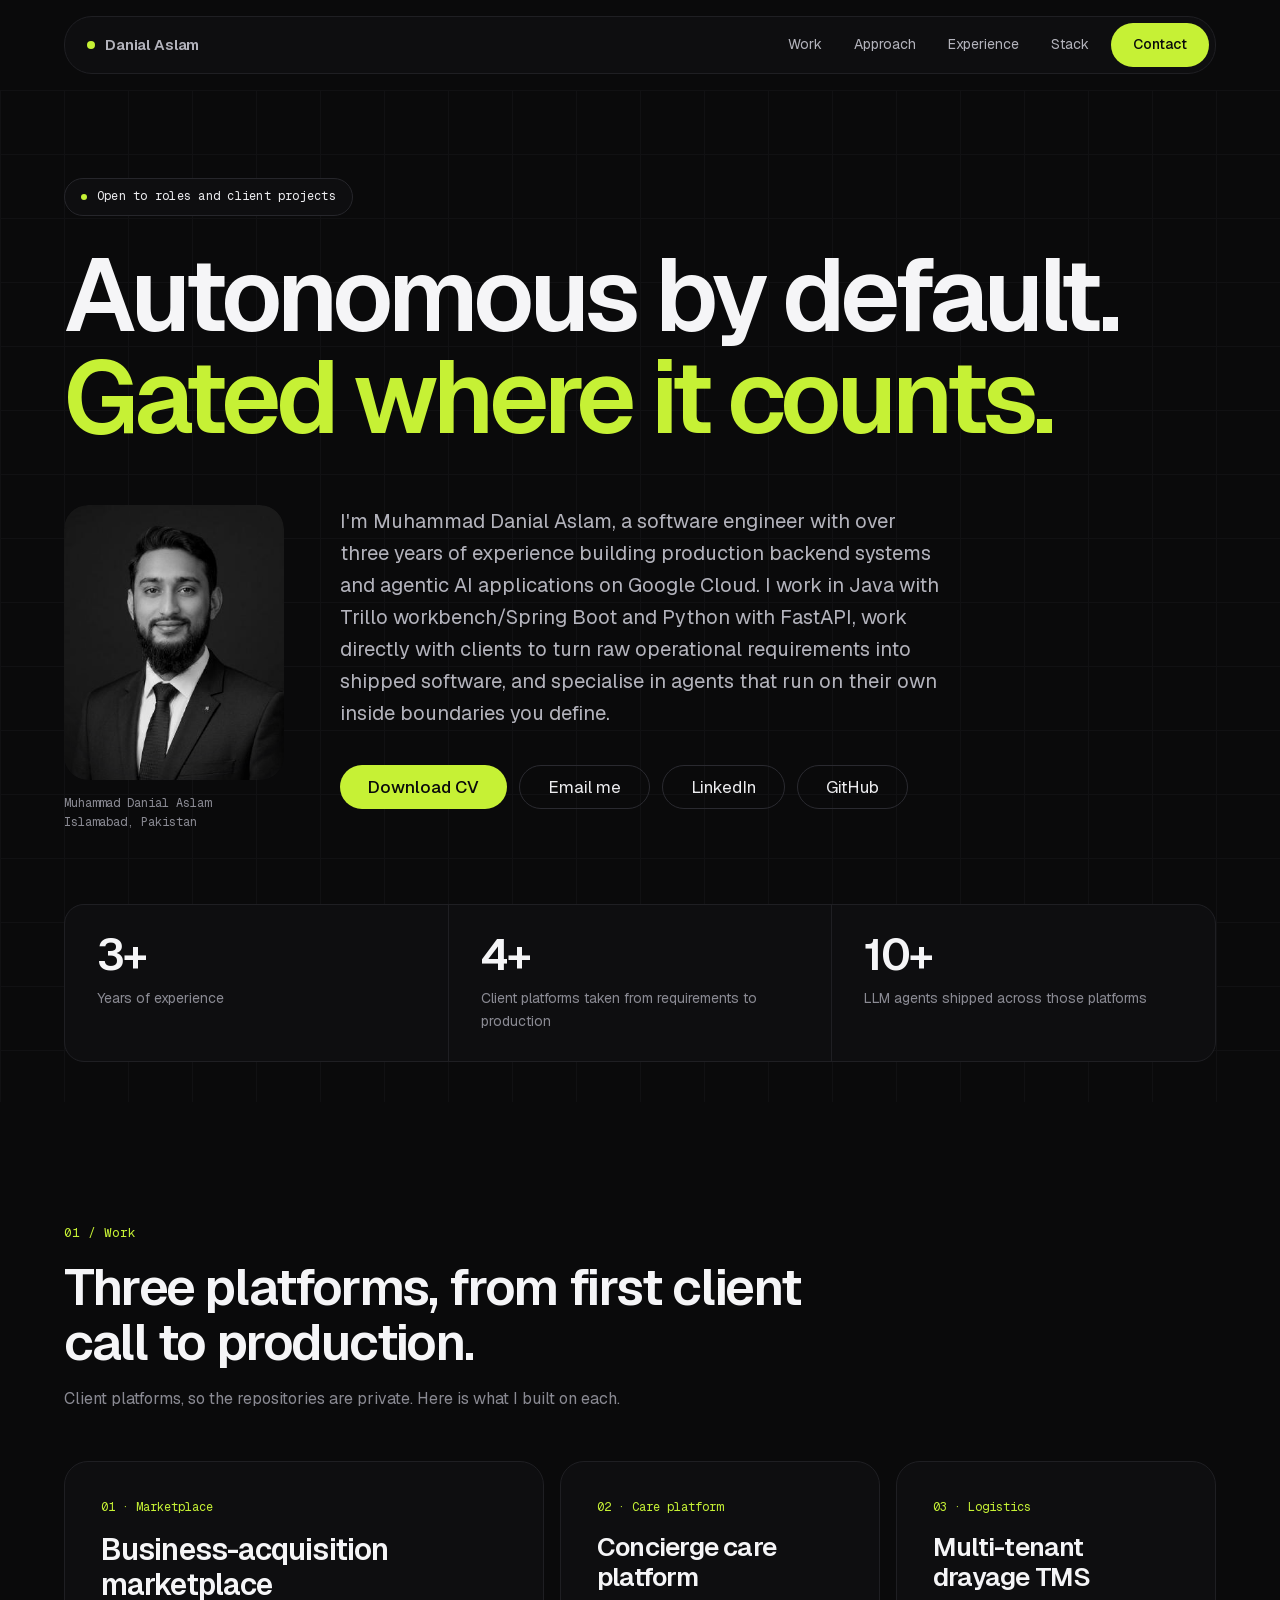
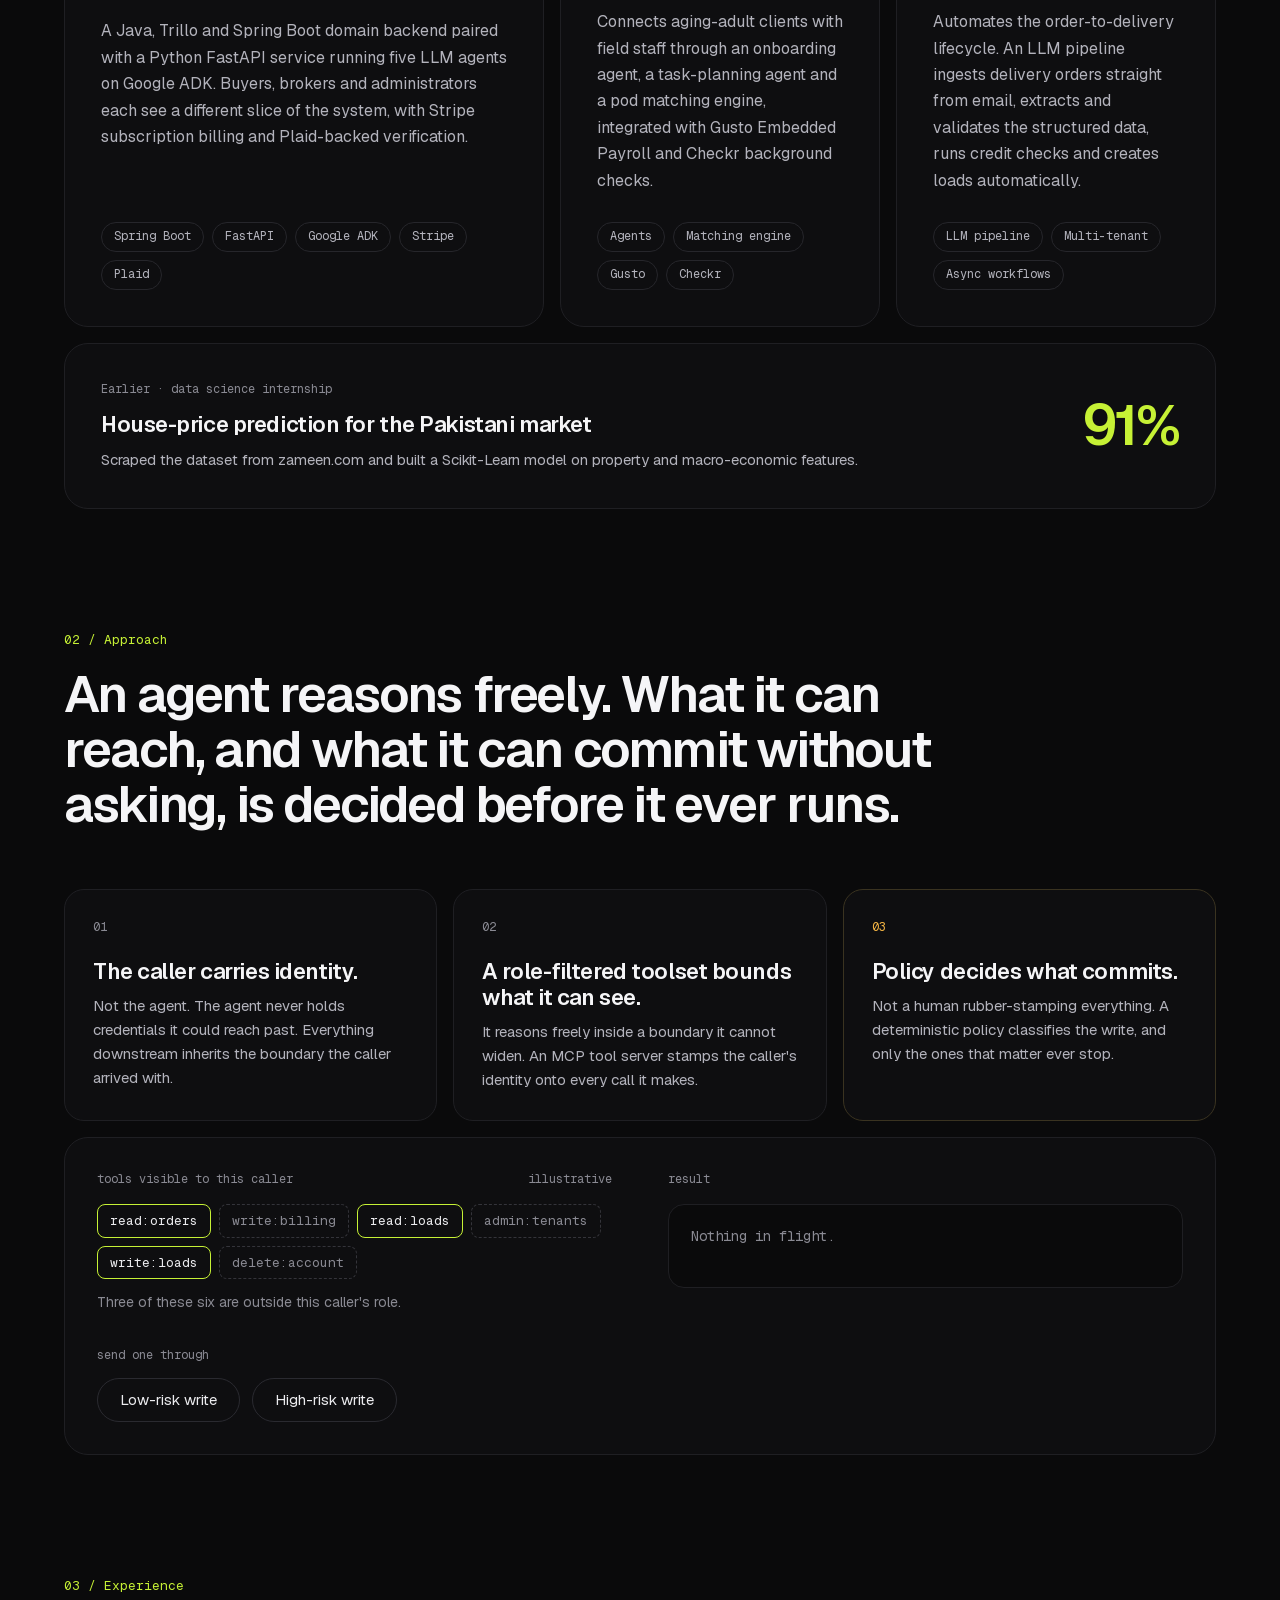
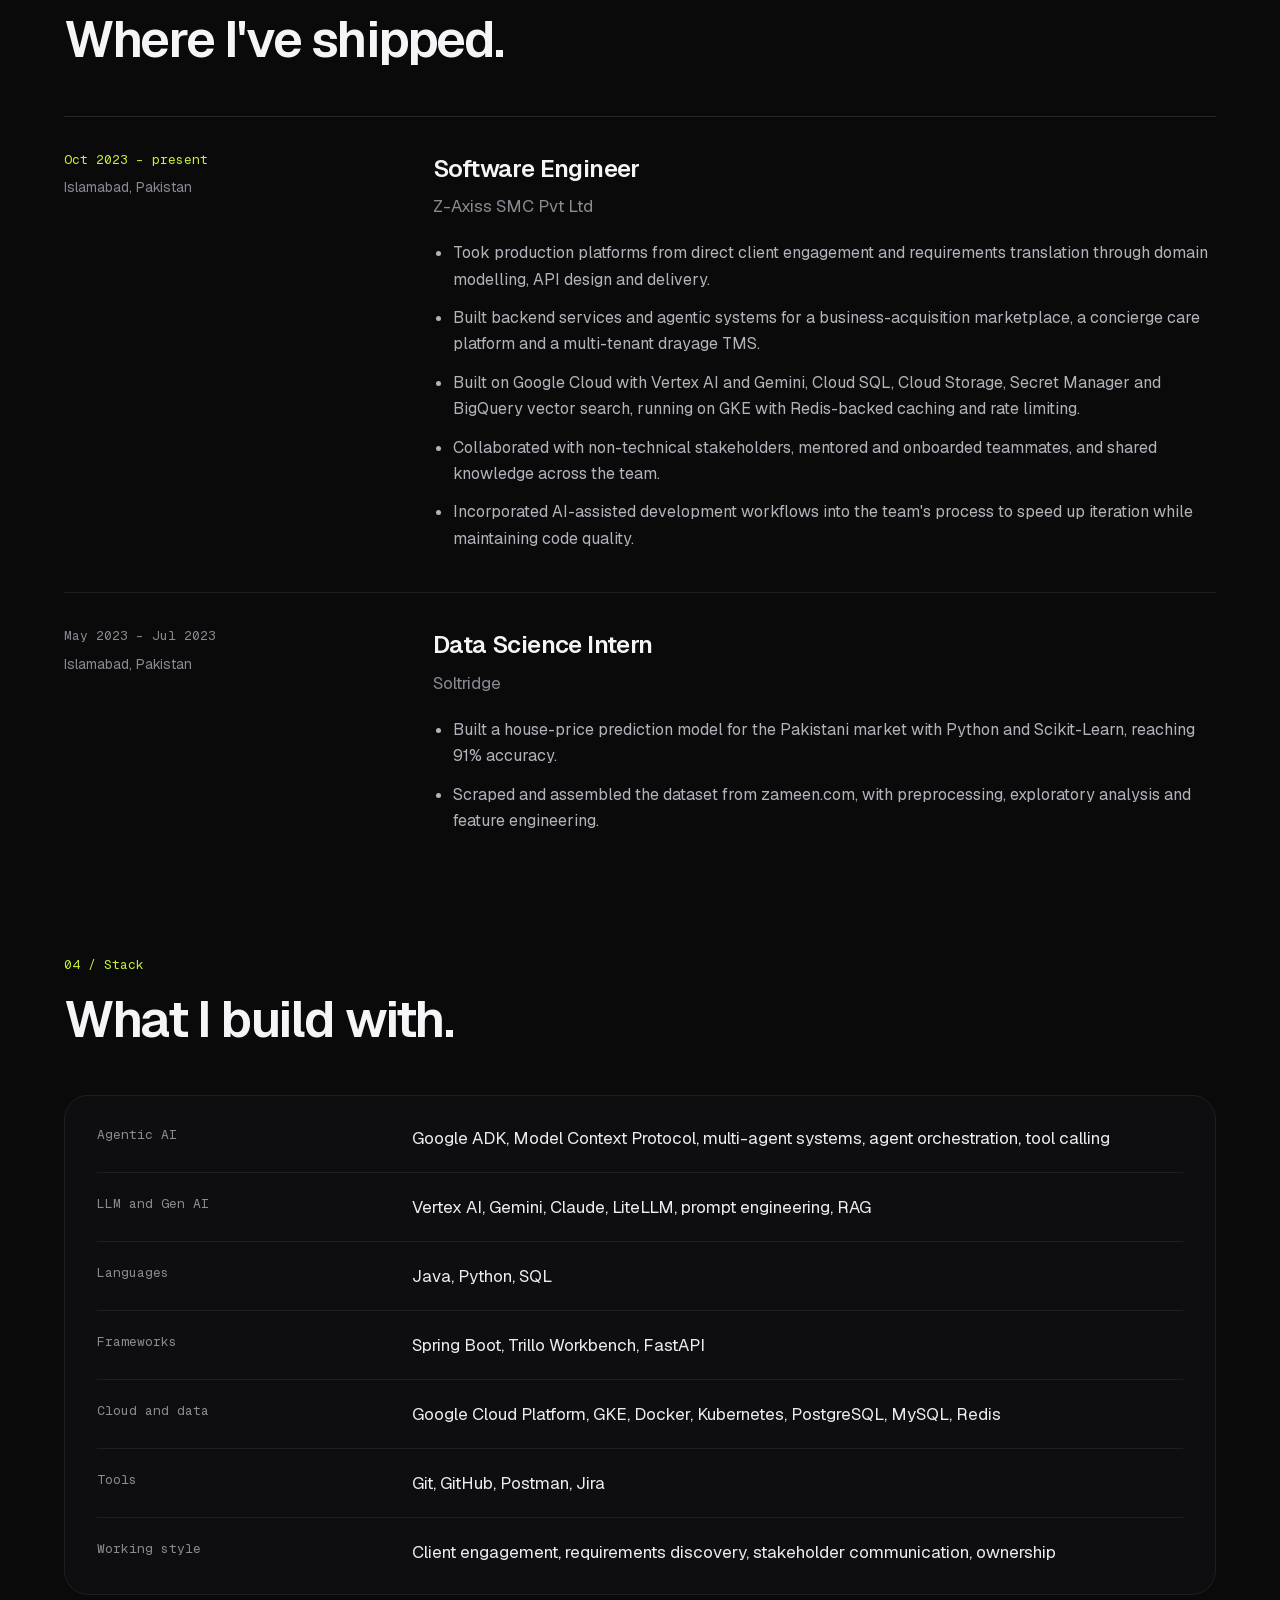
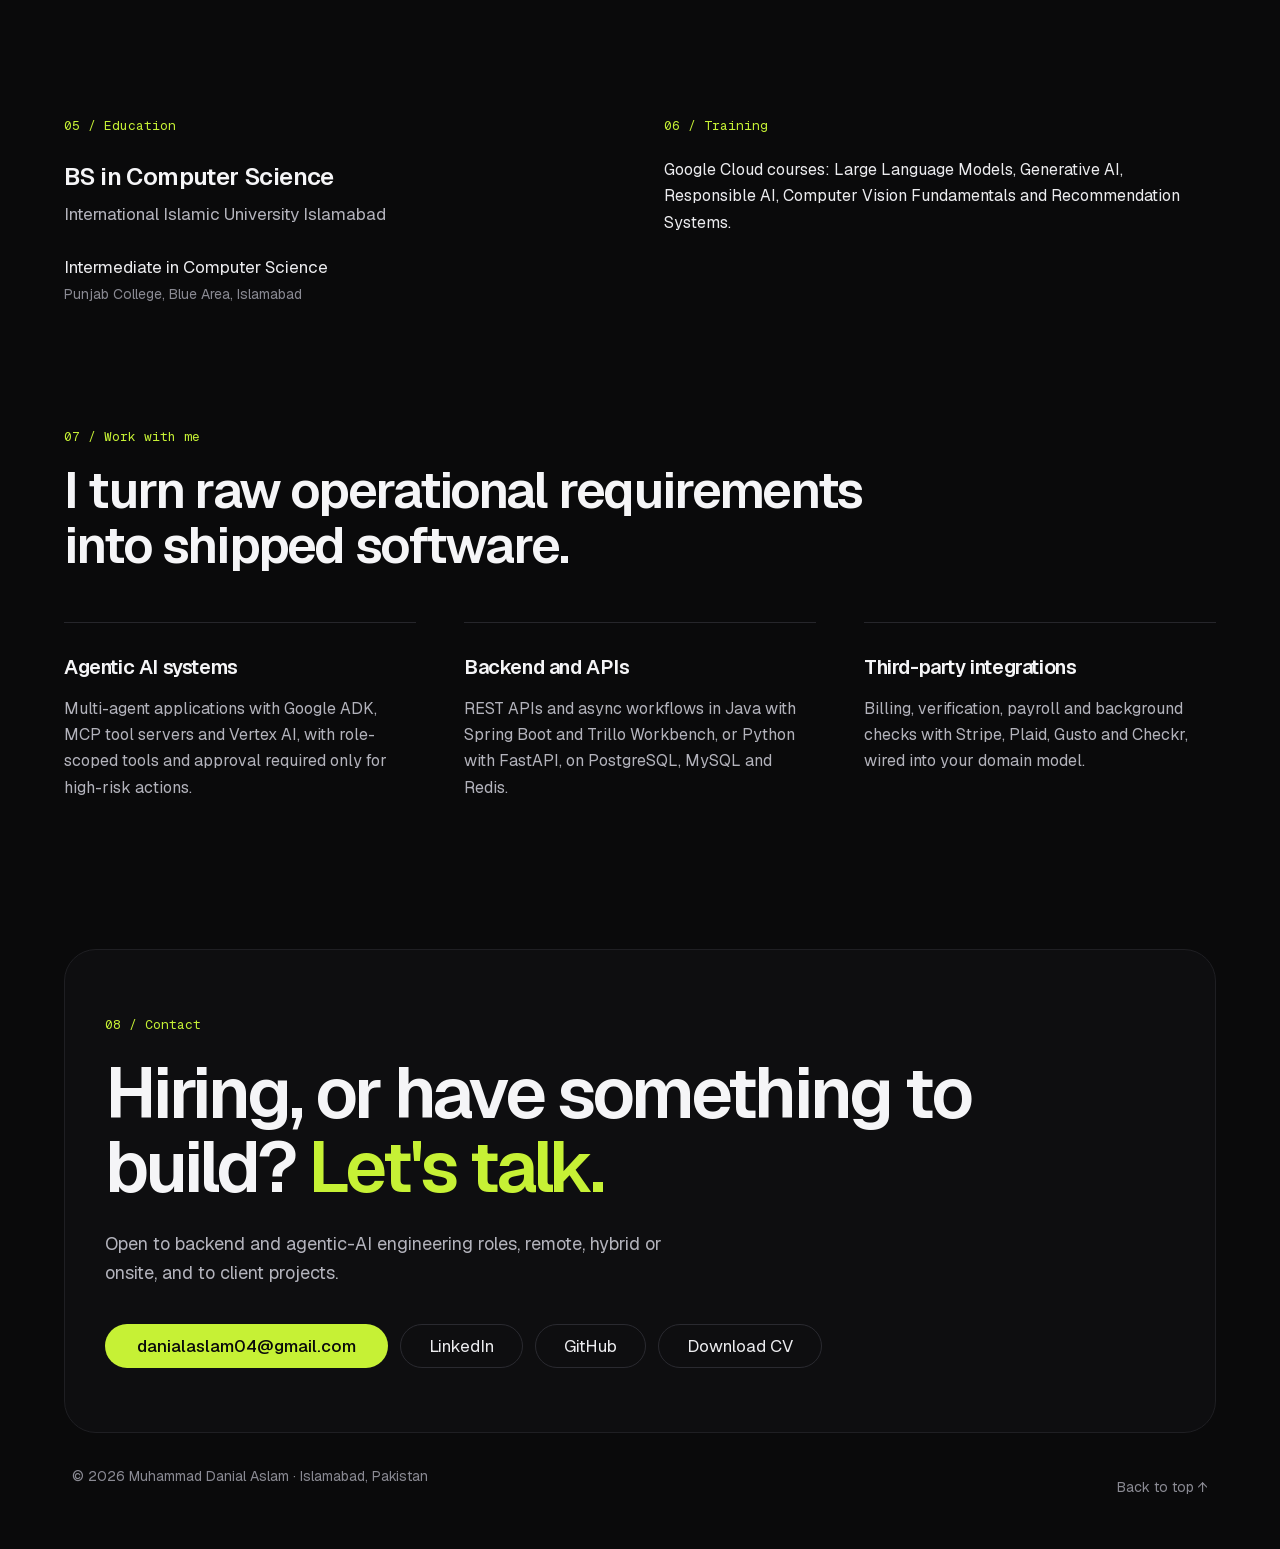
==== commit b5c1328f: "Label the years tile "Years of experience" His wording. "yrs" comes off the figure so the tile does " ====
--- a/index.html
+++ b/index.html
@@ -44,7 +44,7 @@
 Danial Aslam
 </a><button type="button" class="navq" id="nav-toggle" aria-label="Open menu" aria-expanded="false" aria-controls="nav-menu"><span class="navq-i" aria-hidden="true"></span></button><div class="s6" id="nav-menu"><a href="#work" class="s7">Work</a><a href="#approach" class="s7">Approach</a><a href="#experience" class="s7">Experience</a><a href="#stack" class="s7">Stack</a><a href="#contact" class="s8">Contact</a></div></div></div></div><div id="top" class="s9"><div class="s10"><div><div class="s11"><span class="s12"><span class="s13"></span>
 Open to roles and client projects
-</span><h1 class="s14">Autonomous by default. <span class="s15">Gated where it counts.</span></h1><div class="s16"><div class="s17"><img src="assets/danial-aslam.jpg" alt="Portrait of Muhammad Danial Aslam" class="s18"><div class="s19">Muhammad Danial Aslam<br>Islamabad, Pakistan</div></div><div class="s20"><p class="s21">I'm Muhammad Danial Aslam, a software engineer with over three years of experience building production backend systems and agentic AI applications on Google Cloud. I work in Java with Trillo workbench/Spring Boot and Python with FastAPI, work directly with clients to turn raw operational requirements into shipped software, and specialise in agents that run on their own inside boundaries you define.</p><div class="s22"><a href="assets/Muhammad-Danial-Aslam-Resume.pdf" class="s23">Download CV</a><a href="mailto:danialaslam04@gmail.com" class="s24">Email me</a><a href="https://www.linkedin.com/in/danial04/" target="_blank" rel="noopener noreferrer" class="s24">LinkedIn</a><a href="https://github.com/DanialAslam04" target="_blank" rel="noopener noreferrer" class="s24">GitHub</a></div></div></div></div></div><div class="s25"><div class="s26"><div class="s27">3+ yrs</div><div class="s28">Production backend and agentic systems</div></div><div class="s26"><div class="s27">4+</div><div class="s28">Client platforms taken from requirements to production</div></div><div class="s26"><div class="s27">10+</div><div class="s28">LLM agents shipped across those platforms</div></div></div></div></div><div id="work" class="s29"><div class="s30">01 / Work</div><h2 class="s31">Three platforms, from first client call to production.</h2><p class="s32">Client platforms, so the repositories are private. Here is what I built on each.</p><div class="s33"><div class="s34"><div class="s35">01 · Marketplace</div><h3 class="s36">Business-acquisition marketplace</h3><p class="s37">A Java, Trillo and Spring Boot domain backend paired with a Python FastAPI service running five LLM agents on Google ADK. Buyers, brokers and administrators each see a different slice of the system, with Stripe subscription billing and Plaid-backed verification.</p><div class="s38"><span class="s39">Spring Boot</span><span class="s39">FastAPI</span><span class="s39">Google ADK</span><span class="s39">Stripe</span><span class="s39">Plaid</span></div></div><div class="s40"><div class="s35">02 · Care platform</div><h3 class="s41">Concierge care platform</h3><p class="s37">Connects aging-adult clients with field staff through an onboarding agent, a task-planning agent and a pod matching engine, integrated with Gusto Embedded Payroll and Checkr background checks.</p><div class="s38"><span class="s39">Agents</span><span class="s39">Matching engine</span><span class="s39">Gusto</span><span class="s39">Checkr</span></div></div><div class="s40"><div class="s35">03 · Logistics</div><h3 class="s41">Multi-tenant drayage TMS</h3><p class="s37">Automates the order-to-delivery lifecycle. An LLM pipeline ingests delivery orders straight from email, extracts and validates the structured data, runs credit checks and creates loads automatically.</p><div class="s38"><span class="s39">LLM pipeline</span><span class="s39">Multi-tenant</span><span class="s39">Async workflows</span></div></div><div class="s42"><div class="s43"><div class="s44">Earlier · data science internship</div><h3 class="s45">House-price prediction for the Pakistani market</h3><p class="s46">Scraped the dataset from zameen.com and built a Scikit-Learn model on property and macro-economic features.</p></div><div class="s47">91%</div></div></div></div><div id="approach" class="s29"><div class="s30">02 / Approach</div><h2 class="s48">An agent reasons freely. What it can reach, and what it can commit without asking, is decided before it ever runs.</h2><div class="s49"><div class="s50"><div class="s44">01</div><div class="s51">The caller carries identity.</div><div class="s52">Not the agent. The agent never holds credentials it could reach past. Everything downstream inherits the boundary the caller arrived with.</div></div><div class="s50"><div class="s44">02</div><div class="s51">A role-filtered toolset bounds what it can see.</div><div class="s52">It reasons freely inside a boundary it cannot widen. An MCP tool server stamps the caller's identity onto every call it makes.</div></div><div class="s53"><div class="s54">03</div><div class="s51">Policy decides what commits.</div><div class="s52">Not a human rubber-stamping everything. A deterministic policy classifies the write, and only the ones that matter ever stop.</div></div></div><div class="s55"><div class="s56"><div class="s57"><span>tools visible to this caller</span><span>illustrative</span></div><div class="s58"><span class="s59">read:orders</span><span class="s60">write:billing</span><span class="s59">read:loads</span><span class="s60">admin:tenants</span><span class="s59">write:loads</span><span class="s60">delete:account</span></div><div class="s61">Three of these six are outside this caller's role.</div><div class="s62">send one through</div><div class="s63"><button type="button" class="s64" data-risk="low">Low-risk write</button><button type="button" class="s64" data-risk="high">High-risk write</button></div></div><div class="s56"><div class="s44">result</div><div class="s65"><span id="gate-status">Nothing in flight.</span><div id="gate-controls" hidden><button type="button" class="gate-act" data-act="approve">Approve</button><button type="button" class="gate-act gate-no" data-act="reject">Reject</button></div></div></div></div></div><div id="experience" class="s29"><div class="s30">03 / Experience</div><h2 class="s66">Where I've shipped.</h2><div class="s67"><div class="s68"><div class="s30">Oct 2023 – present</div><div class="s69">Islamabad, Pakistan</div></div><div class="s70"><h3 class="s71">Software Engineer</h3><div class="s72">Z-Axiss SMC Pvt Ltd</div><ul class="s73"><li>Took production platforms from direct client engagement and requirements translation through domain modelling, API design and delivery.</li><li>Built backend services and agentic systems for a business-acquisition marketplace, a concierge care platform and a multi-tenant drayage TMS.</li><li>Built on Google Cloud with Vertex AI and Gemini, Cloud SQL, Cloud Storage, Secret Manager and BigQuery vector search, running on GKE with Redis-backed caching and rate limiting.</li><li>Collaborated with non-technical stakeholders, mentored and onboarded teammates, and shared knowledge across the team.</li><li>Incorporated AI-assisted development workflows into the team's process to speed up iteration while maintaining code quality.</li></ul></div></div><div class="s74"><div class="s68"><div class="s75">May 2023 – Jul 2023</div><div class="s69">Islamabad, Pakistan</div></div><div class="s70"><h3 class="s71">Data Science Intern</h3><div class="s72">Soltridge</div><ul class="s73"><li>Built a house-price prediction model for the Pakistani market with Python and Scikit-Learn, reaching 91% accuracy.</li><li>Scraped and assembled the dataset from zameen.com, with preprocessing, exploratory analysis and feature engineering.</li></ul></div></div></div><div id="stack" class="s29"><div class="s30">04 / Stack</div><h2 class="s66">What I build with.</h2><div class="s76"><div class="s77"><div class="s78">Agentic AI</div><div class="s79">Google ADK, Model Context Protocol, multi-agent systems, agent orchestration, tool calling</div></div><div class="s77"><div class="s78">LLM and Gen AI</div><div class="s79">Vertex AI, Gemini, Claude, LiteLLM, prompt engineering, RAG</div></div><div class="s77"><div class="s78">Languages</div><div class="s79">Java, Python, SQL</div></div><div class="s77"><div class="s78">Frameworks</div><div class="s79">Spring Boot, Trillo Workbench, FastAPI</div></div><div class="s77"><div class="s78">Cloud and data</div><div class="s79">Google Cloud Platform, GKE, Docker, Kubernetes, PostgreSQL, MySQL, Redis</div></div><div class="s77"><div class="s78">Tools</div><div class="s79">Git, GitHub, Postman, Jira</div></div><div class="s80"><div class="s78">Working style</div><div class="s79">Client engagement, requirements discovery, stakeholder communication, ownership</div></div></div></div><div class="s29"><div class="s81"><div class="s56"><div class="s30">05 / Education</div><h3 class="s82">BS in Computer Science</h3><div class="s83">International Islamic University Islamabad</div><div class="s84">Intermediate in Computer Science</div><div class="s85">Punjab College, Blue Area, Islamabad</div></div><div class="s56"><div class="s30">06 / Training</div><p class="s86">Google Cloud courses: Large Language Models, Generative AI, Responsible AI, Computer Vision Fundamentals and Recommendation Systems.</p></div></div></div><div class="s29"><div class="s30">07 / Work with me</div><h2 class="s31">I turn raw operational requirements into shipped software.</h2><div class="s87"><div class="s88"><h3 class="s89">Agentic AI systems</h3><p class="s90">Multi-agent applications with Google ADK, MCP tool servers and Vertex AI, with role-scoped tools and approval required only for high-risk actions.</p></div><div class="s88"><h3 class="s89">Backend and APIs</h3><p class="s90">REST APIs and async workflows in Java with Spring Boot and Trillo Workbench, or Python with FastAPI, on PostgreSQL, MySQL and Redis.</p></div><div class="s88"><h3 class="s89">Third-party integrations</h3><p class="s90">Billing, verification, payroll and background checks with Stripe, Plaid, Gusto and Checkr, wired into your domain model.</p></div></div></div><div id="contact" class="s91"><div class="s92"><div class="s30">08 / Contact</div><h2 class="s93">Hiring, or have something to build? <span class="s15">Let's talk.</span></h2><p class="s94">Open to backend and agentic-AI engineering roles, remote, hybrid or onsite, and to client projects.</p><div class="s22"><a href="mailto:danialaslam04@gmail.com" class="s95">danialaslam04@gmail.com</a><a href="https://www.linkedin.com/in/danial04/" target="_blank" rel="noopener noreferrer" class="s96">LinkedIn</a><a href="https://github.com/DanialAslam04" target="_blank" rel="noopener noreferrer" class="s96">GitHub</a><a href="assets/Muhammad-Danial-Aslam-Resume.pdf" class="s96">Download CV</a></div></div><div class="s97"><span>© 2026 Muhammad Danial Aslam · Islamabad, Pakistan</span><a href="#top" class="s98">Back to top ↑</a></div></div></div>
+</span><h1 class="s14">Autonomous by default. <span class="s15">Gated where it counts.</span></h1><div class="s16"><div class="s17"><img src="assets/danial-aslam.jpg" alt="Portrait of Muhammad Danial Aslam" class="s18"><div class="s19">Muhammad Danial Aslam<br>Islamabad, Pakistan</div></div><div class="s20"><p class="s21">I'm Muhammad Danial Aslam, a software engineer with over three years of experience building production backend systems and agentic AI applications on Google Cloud. I work in Java with Trillo workbench/Spring Boot and Python with FastAPI, work directly with clients to turn raw operational requirements into shipped software, and specialise in agents that run on their own inside boundaries you define.</p><div class="s22"><a href="assets/Muhammad-Danial-Aslam-Resume.pdf" class="s23">Download CV</a><a href="mailto:danialaslam04@gmail.com" class="s24">Email me</a><a href="https://www.linkedin.com/in/danial04/" target="_blank" rel="noopener noreferrer" class="s24">LinkedIn</a><a href="https://github.com/DanialAslam04" target="_blank" rel="noopener noreferrer" class="s24">GitHub</a></div></div></div></div></div><div class="s25"><div class="s26"><div class="s27">3+</div><div class="s28">Years of experience</div></div><div class="s26"><div class="s27">4+</div><div class="s28">Client platforms taken from requirements to production</div></div><div class="s26"><div class="s27">10+</div><div class="s28">LLM agents shipped across those platforms</div></div></div></div></div><div id="work" class="s29"><div class="s30">01 / Work</div><h2 class="s31">Three platforms, from first client call to production.</h2><p class="s32">Client platforms, so the repositories are private. Here is what I built on each.</p><div class="s33"><div class="s34"><div class="s35">01 · Marketplace</div><h3 class="s36">Business-acquisition marketplace</h3><p class="s37">A Java, Trillo and Spring Boot domain backend paired with a Python FastAPI service running five LLM agents on Google ADK. Buyers, brokers and administrators each see a different slice of the system, with Stripe subscription billing and Plaid-backed verification.</p><div class="s38"><span class="s39">Spring Boot</span><span class="s39">FastAPI</span><span class="s39">Google ADK</span><span class="s39">Stripe</span><span class="s39">Plaid</span></div></div><div class="s40"><div class="s35">02 · Care platform</div><h3 class="s41">Concierge care platform</h3><p class="s37">Connects aging-adult clients with field staff through an onboarding agent, a task-planning agent and a pod matching engine, integrated with Gusto Embedded Payroll and Checkr background checks.</p><div class="s38"><span class="s39">Agents</span><span class="s39">Matching engine</span><span class="s39">Gusto</span><span class="s39">Checkr</span></div></div><div class="s40"><div class="s35">03 · Logistics</div><h3 class="s41">Multi-tenant drayage TMS</h3><p class="s37">Automates the order-to-delivery lifecycle. An LLM pipeline ingests delivery orders straight from email, extracts and validates the structured data, runs credit checks and creates loads automatically.</p><div class="s38"><span class="s39">LLM pipeline</span><span class="s39">Multi-tenant</span><span class="s39">Async workflows</span></div></div><div class="s42"><div class="s43"><div class="s44">Earlier · data science internship</div><h3 class="s45">House-price prediction for the Pakistani market</h3><p class="s46">Scraped the dataset from zameen.com and built a Scikit-Learn model on property and macro-economic features.</p></div><div class="s47">91%</div></div></div></div><div id="approach" class="s29"><div class="s30">02 / Approach</div><h2 class="s48">An agent reasons freely. What it can reach, and what it can commit without asking, is decided before it ever runs.</h2><div class="s49"><div class="s50"><div class="s44">01</div><div class="s51">The caller carries identity.</div><div class="s52">Not the agent. The agent never holds credentials it could reach past. Everything downstream inherits the boundary the caller arrived with.</div></div><div class="s50"><div class="s44">02</div><div class="s51">A role-filtered toolset bounds what it can see.</div><div class="s52">It reasons freely inside a boundary it cannot widen. An MCP tool server stamps the caller's identity onto every call it makes.</div></div><div class="s53"><div class="s54">03</div><div class="s51">Policy decides what commits.</div><div class="s52">Not a human rubber-stamping everything. A deterministic policy classifies the write, and only the ones that matter ever stop.</div></div></div><div class="s55"><div class="s56"><div class="s57"><span>tools visible to this caller</span><span>illustrative</span></div><div class="s58"><span class="s59">read:orders</span><span class="s60">write:billing</span><span class="s59">read:loads</span><span class="s60">admin:tenants</span><span class="s59">write:loads</span><span class="s60">delete:account</span></div><div class="s61">Three of these six are outside this caller's role.</div><div class="s62">send one through</div><div class="s63"><button type="button" class="s64" data-risk="low">Low-risk write</button><button type="button" class="s64" data-risk="high">High-risk write</button></div></div><div class="s56"><div class="s44">result</div><div class="s65"><span id="gate-status">Nothing in flight.</span><div id="gate-controls" hidden><button type="button" class="gate-act" data-act="approve">Approve</button><button type="button" class="gate-act gate-no" data-act="reject">Reject</button></div></div></div></div></div><div id="experience" class="s29"><div class="s30">03 / Experience</div><h2 class="s66">Where I've shipped.</h2><div class="s67"><div class="s68"><div class="s30">Oct 2023 – present</div><div class="s69">Islamabad, Pakistan</div></div><div class="s70"><h3 class="s71">Software Engineer</h3><div class="s72">Z-Axiss SMC Pvt Ltd</div><ul class="s73"><li>Took production platforms from direct client engagement and requirements translation through domain modelling, API design and delivery.</li><li>Built backend services and agentic systems for a business-acquisition marketplace, a concierge care platform and a multi-tenant drayage TMS.</li><li>Built on Google Cloud with Vertex AI and Gemini, Cloud SQL, Cloud Storage, Secret Manager and BigQuery vector search, running on GKE with Redis-backed caching and rate limiting.</li><li>Collaborated with non-technical stakeholders, mentored and onboarded teammates, and shared knowledge across the team.</li><li>Incorporated AI-assisted development workflows into the team's process to speed up iteration while maintaining code quality.</li></ul></div></div><div class="s74"><div class="s68"><div class="s75">May 2023 – Jul 2023</div><div class="s69">Islamabad, Pakistan</div></div><div class="s70"><h3 class="s71">Data Science Intern</h3><div class="s72">Soltridge</div><ul class="s73"><li>Built a house-price prediction model for the Pakistani market with Python and Scikit-Learn, reaching 91% accuracy.</li><li>Scraped and assembled the dataset from zameen.com, with preprocessing, exploratory analysis and feature engineering.</li></ul></div></div></div><div id="stack" class="s29"><div class="s30">04 / Stack</div><h2 class="s66">What I build with.</h2><div class="s76"><div class="s77"><div class="s78">Agentic AI</div><div class="s79">Google ADK, Model Context Protocol, multi-agent systems, agent orchestration, tool calling</div></div><div class="s77"><div class="s78">LLM and Gen AI</div><div class="s79">Vertex AI, Gemini, Claude, LiteLLM, prompt engineering, RAG</div></div><div class="s77"><div class="s78">Languages</div><div class="s79">Java, Python, SQL</div></div><div class="s77"><div class="s78">Frameworks</div><div class="s79">Spring Boot, Trillo Workbench, FastAPI</div></div><div class="s77"><div class="s78">Cloud and data</div><div class="s79">Google Cloud Platform, GKE, Docker, Kubernetes, PostgreSQL, MySQL, Redis</div></div><div class="s77"><div class="s78">Tools</div><div class="s79">Git, GitHub, Postman, Jira</div></div><div class="s80"><div class="s78">Working style</div><div class="s79">Client engagement, requirements discovery, stakeholder communication, ownership</div></div></div></div><div class="s29"><div class="s81"><div class="s56"><div class="s30">05 / Education</div><h3 class="s82">BS in Computer Science</h3><div class="s83">International Islamic University Islamabad</div><div class="s84">Intermediate in Computer Science</div><div class="s85">Punjab College, Blue Area, Islamabad</div></div><div class="s56"><div class="s30">06 / Training</div><p class="s86">Google Cloud courses: Large Language Models, Generative AI, Responsible AI, Computer Vision Fundamentals and Recommendation Systems.</p></div></div></div><div class="s29"><div class="s30">07 / Work with me</div><h2 class="s31">I turn raw operational requirements into shipped software.</h2><div class="s87"><div class="s88"><h3 class="s89">Agentic AI systems</h3><p class="s90">Multi-agent applications with Google ADK, MCP tool servers and Vertex AI, with role-scoped tools and approval required only for high-risk actions.</p></div><div class="s88"><h3 class="s89">Backend and APIs</h3><p class="s90">REST APIs and async workflows in Java with Spring Boot and Trillo Workbench, or Python with FastAPI, on PostgreSQL, MySQL and Redis.</p></div><div class="s88"><h3 class="s89">Third-party integrations</h3><p class="s90">Billing, verification, payroll and background checks with Stripe, Plaid, Gusto and Checkr, wired into your domain model.</p></div></div></div><div id="contact" class="s91"><div class="s92"><div class="s30">08 / Contact</div><h2 class="s93">Hiring, or have something to build? <span class="s15">Let's talk.</span></h2><p class="s94">Open to backend and agentic-AI engineering roles, remote, hybrid or onsite, and to client projects.</p><div class="s22"><a href="mailto:danialaslam04@gmail.com" class="s95">danialaslam04@gmail.com</a><a href="https://www.linkedin.com/in/danial04/" target="_blank" rel="noopener noreferrer" class="s96">LinkedIn</a><a href="https://github.com/DanialAslam04" target="_blank" rel="noopener noreferrer" class="s96">GitHub</a><a href="assets/Muhammad-Danial-Aslam-Resume.pdf" class="s96">Download CV</a></div></div><div class="s97"><span>© 2026 Muhammad Danial Aslam · Islamabad, Pakistan</span><a href="#top" class="s98">Back to top ↑</a></div></div></div>
 
 <script src="script.js" defer></script>
 </body>
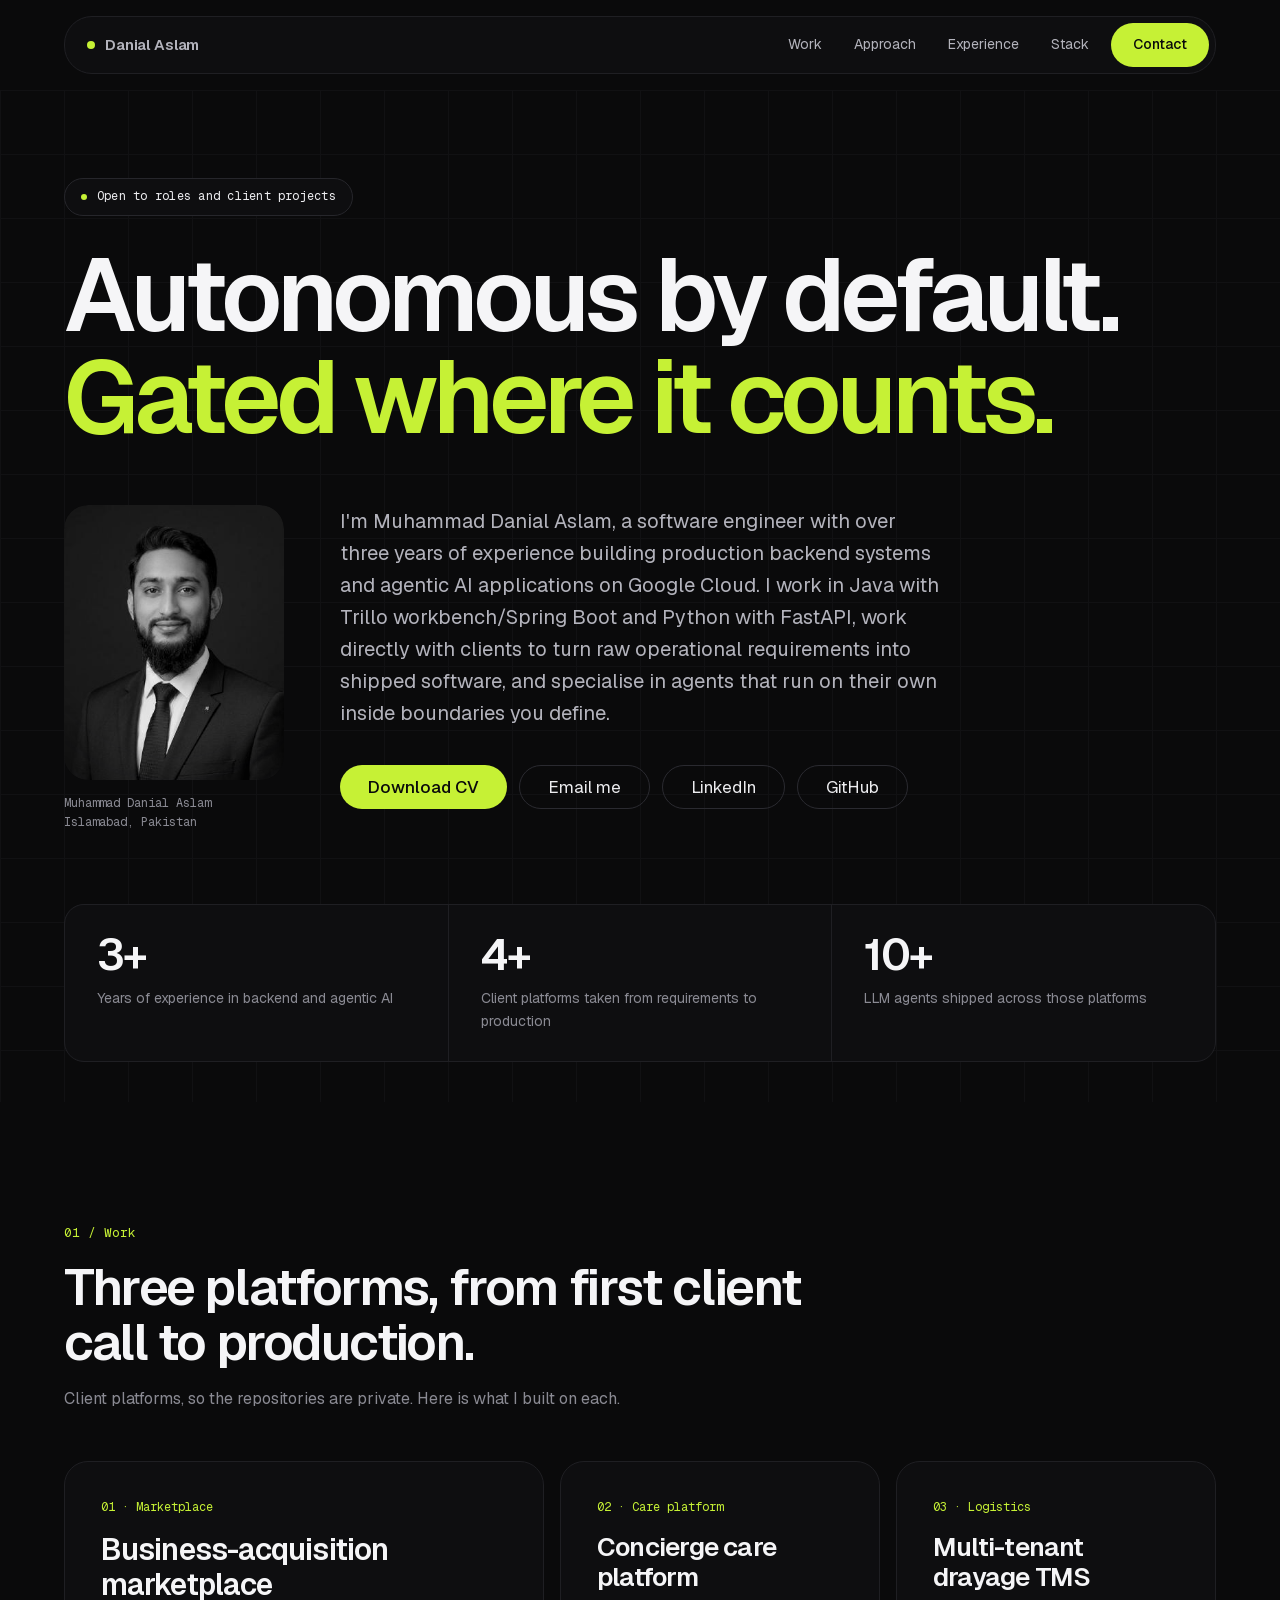
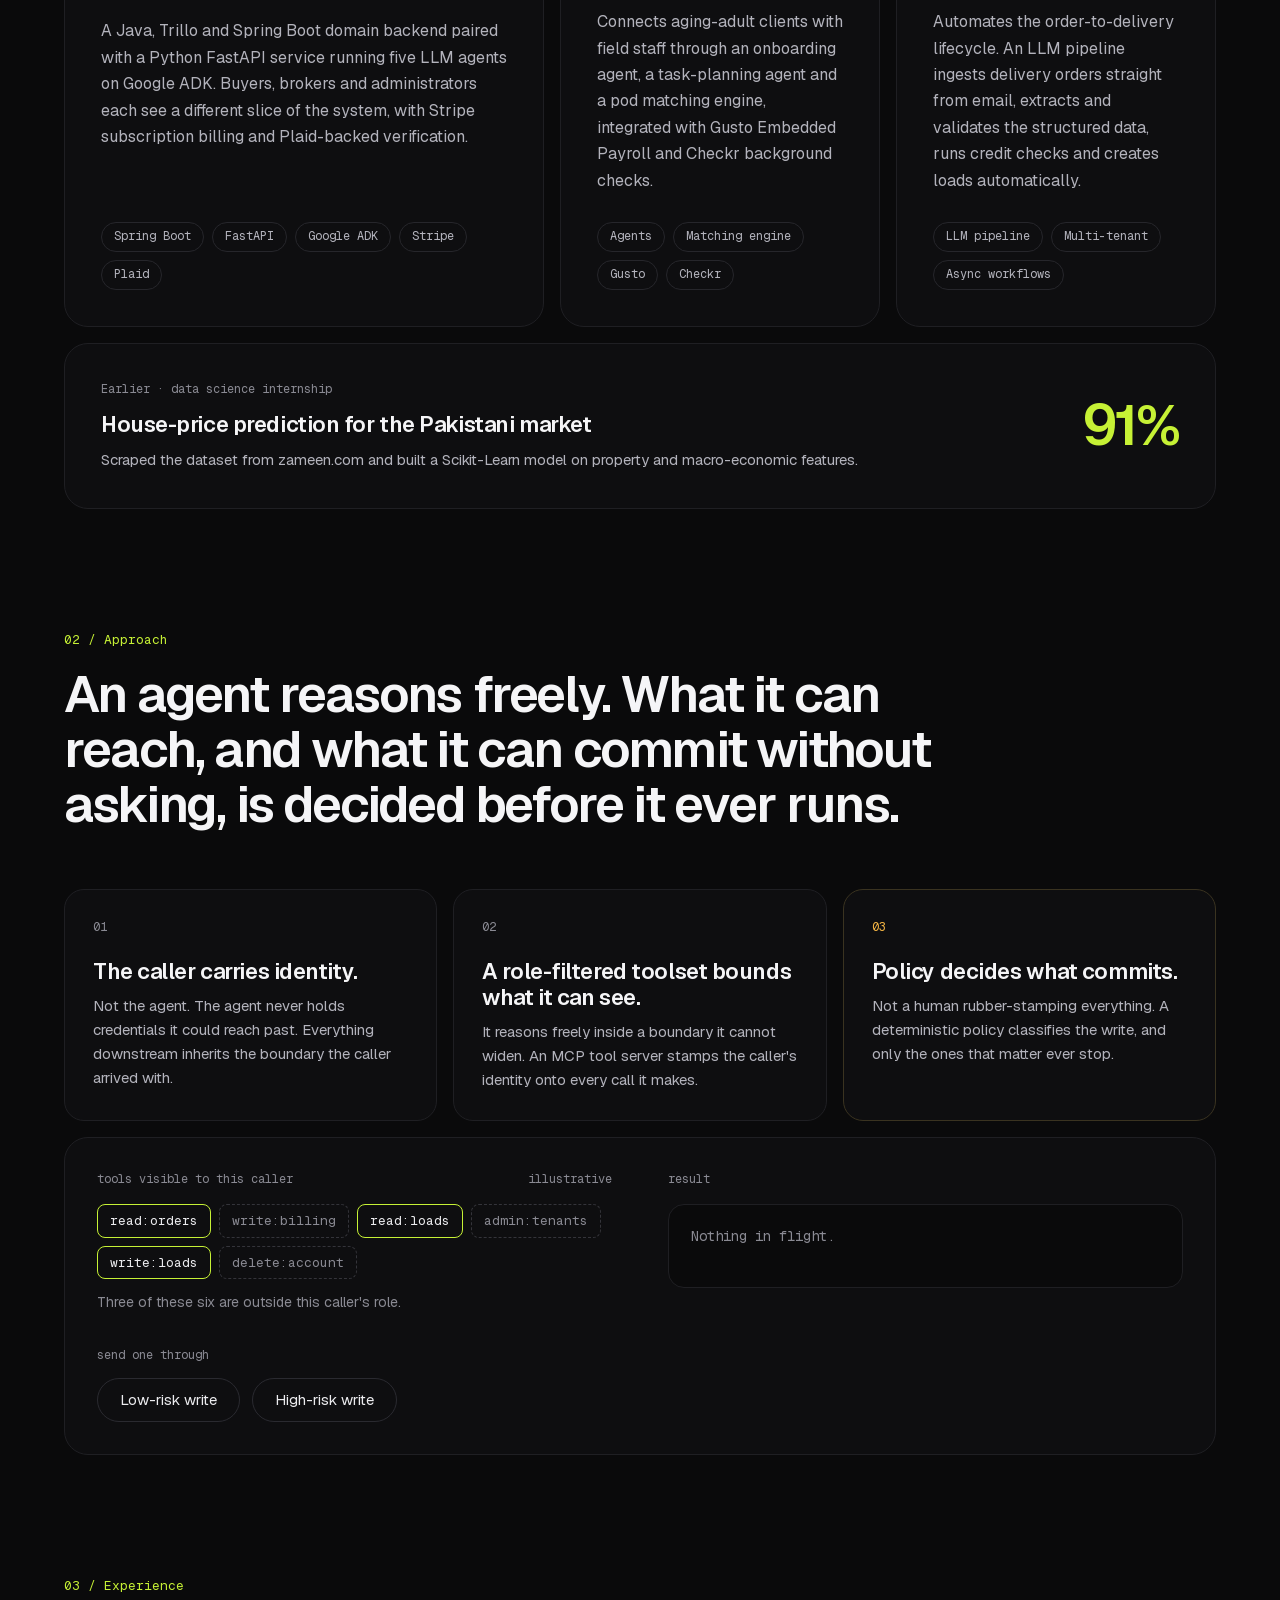
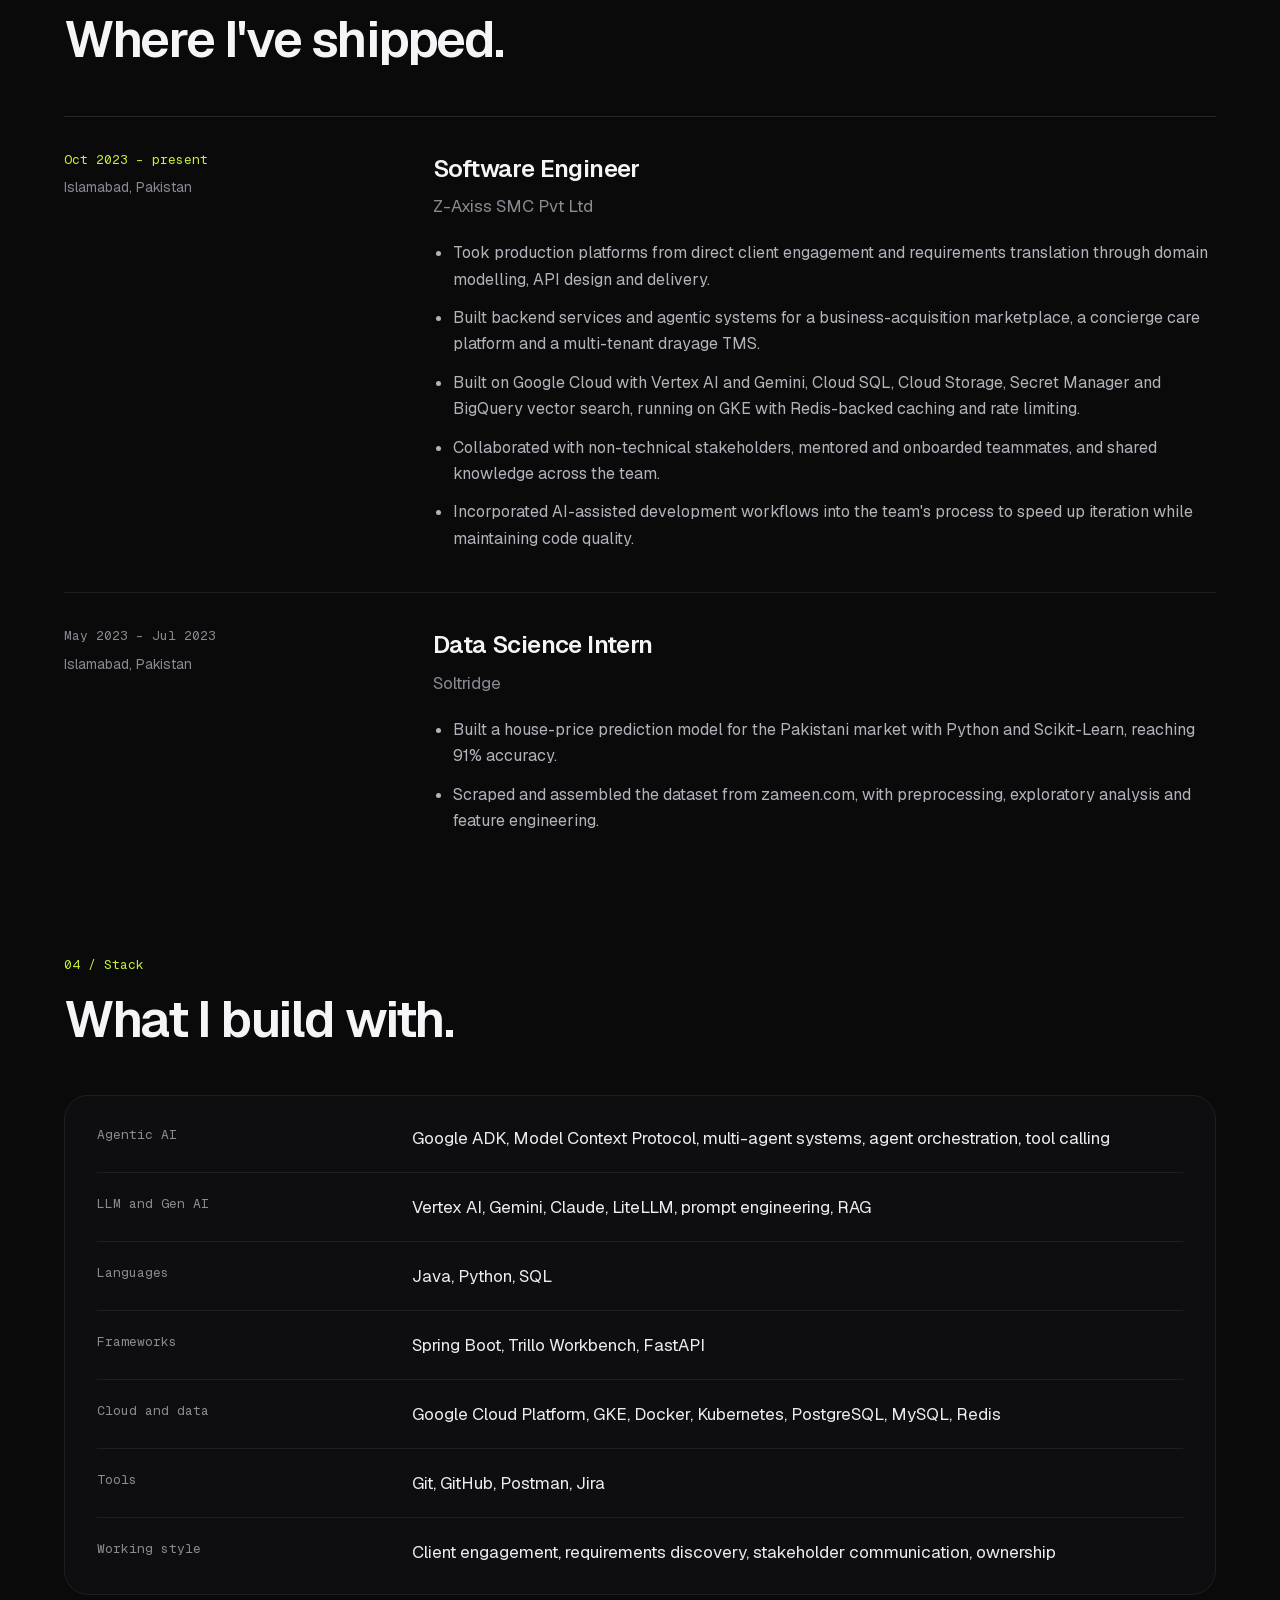
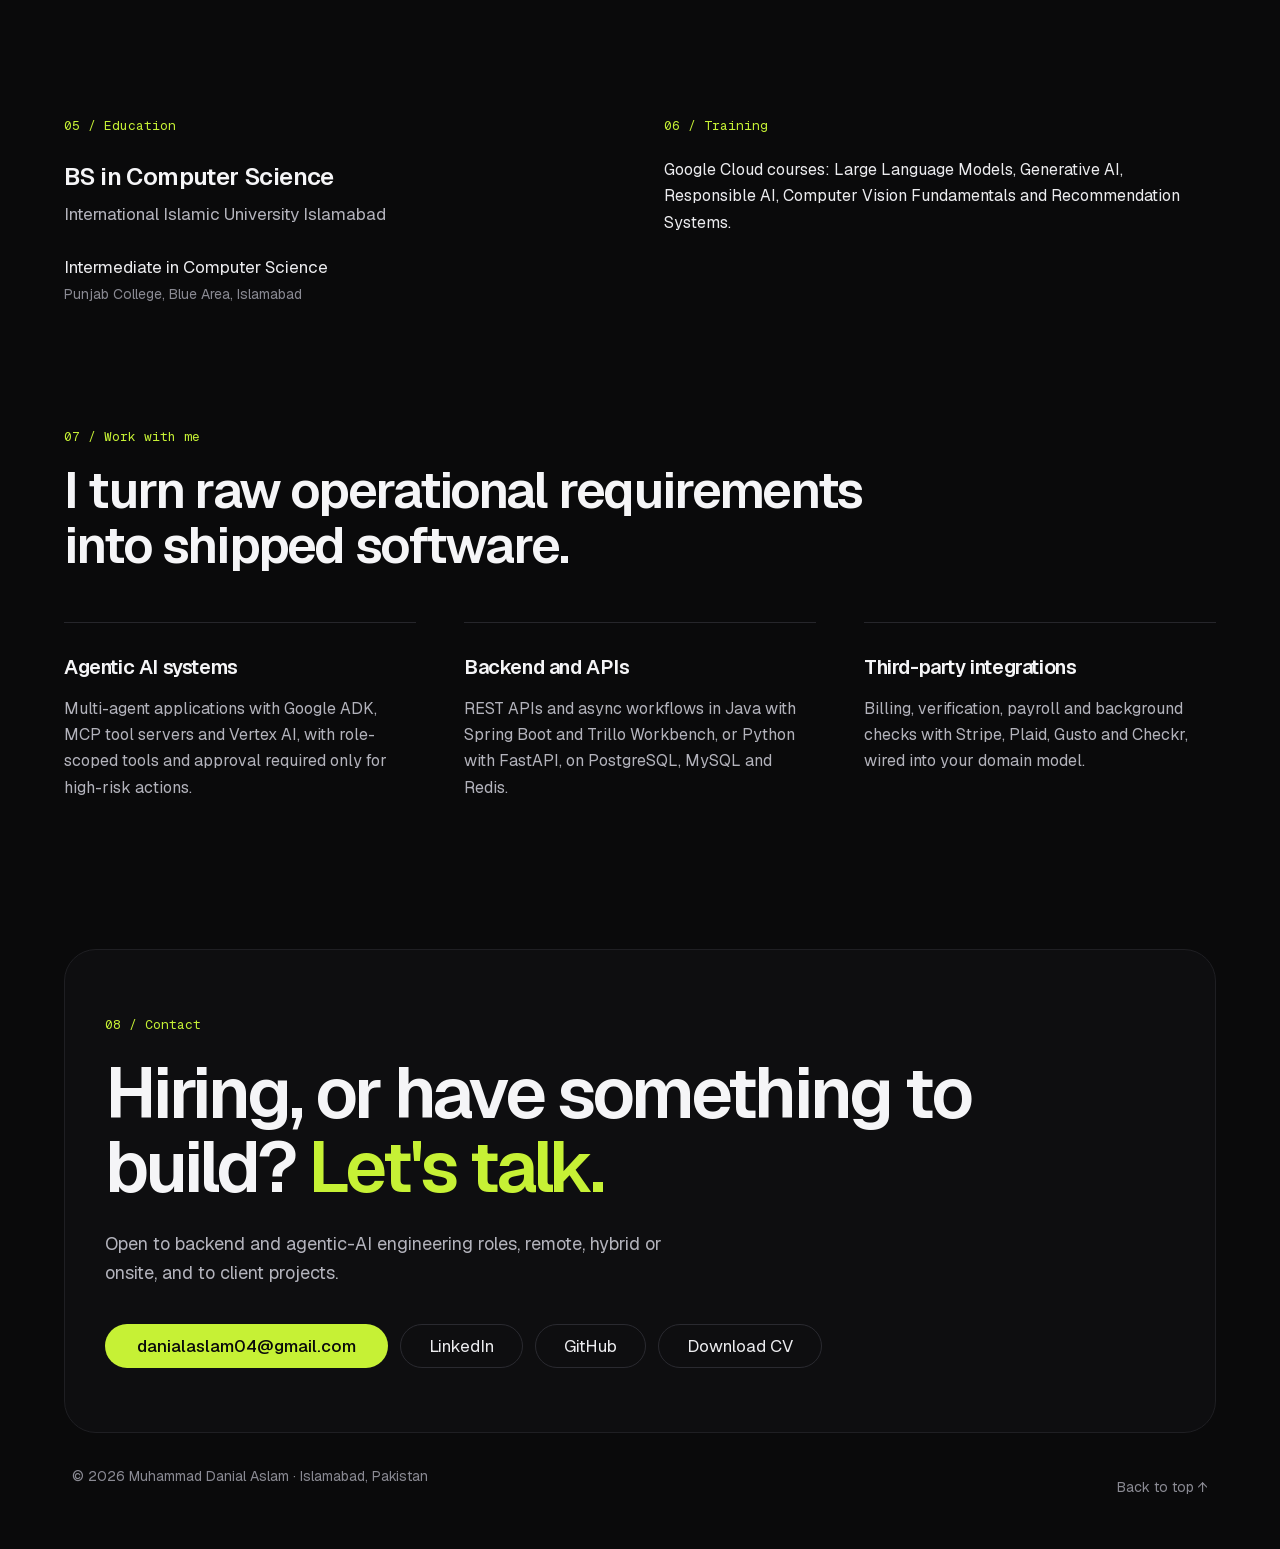
==== commit a952679c: "Fill out the years tile label "Years of experience" was three words against seven and six, so the fi" ====
--- a/index.html
+++ b/index.html
@@ -44,7 +44,7 @@
 Danial Aslam
 </a><button type="button" class="navq" id="nav-toggle" aria-label="Open menu" aria-expanded="false" aria-controls="nav-menu"><span class="navq-i" aria-hidden="true"></span></button><div class="s6" id="nav-menu"><a href="#work" class="s7">Work</a><a href="#approach" class="s7">Approach</a><a href="#experience" class="s7">Experience</a><a href="#stack" class="s7">Stack</a><a href="#contact" class="s8">Contact</a></div></div></div></div><div id="top" class="s9"><div class="s10"><div><div class="s11"><span class="s12"><span class="s13"></span>
 Open to roles and client projects
-</span><h1 class="s14">Autonomous by default. <span class="s15">Gated where it counts.</span></h1><div class="s16"><div class="s17"><img src="assets/danial-aslam.jpg" alt="Portrait of Muhammad Danial Aslam" class="s18"><div class="s19">Muhammad Danial Aslam<br>Islamabad, Pakistan</div></div><div class="s20"><p class="s21">I'm Muhammad Danial Aslam, a software engineer with over three years of experience building production backend systems and agentic AI applications on Google Cloud. I work in Java with Trillo workbench/Spring Boot and Python with FastAPI, work directly with clients to turn raw operational requirements into shipped software, and specialise in agents that run on their own inside boundaries you define.</p><div class="s22"><a href="assets/Muhammad-Danial-Aslam-Resume.pdf" class="s23">Download CV</a><a href="mailto:danialaslam04@gmail.com" class="s24">Email me</a><a href="https://www.linkedin.com/in/danial04/" target="_blank" rel="noopener noreferrer" class="s24">LinkedIn</a><a href="https://github.com/DanialAslam04" target="_blank" rel="noopener noreferrer" class="s24">GitHub</a></div></div></div></div></div><div class="s25"><div class="s26"><div class="s27">3+</div><div class="s28">Years of experience</div></div><div class="s26"><div class="s27">4+</div><div class="s28">Client platforms taken from requirements to production</div></div><div class="s26"><div class="s27">10+</div><div class="s28">LLM agents shipped across those platforms</div></div></div></div></div><div id="work" class="s29"><div class="s30">01 / Work</div><h2 class="s31">Three platforms, from first client call to production.</h2><p class="s32">Client platforms, so the repositories are private. Here is what I built on each.</p><div class="s33"><div class="s34"><div class="s35">01 · Marketplace</div><h3 class="s36">Business-acquisition marketplace</h3><p class="s37">A Java, Trillo and Spring Boot domain backend paired with a Python FastAPI service running five LLM agents on Google ADK. Buyers, brokers and administrators each see a different slice of the system, with Stripe subscription billing and Plaid-backed verification.</p><div class="s38"><span class="s39">Spring Boot</span><span class="s39">FastAPI</span><span class="s39">Google ADK</span><span class="s39">Stripe</span><span class="s39">Plaid</span></div></div><div class="s40"><div class="s35">02 · Care platform</div><h3 class="s41">Concierge care platform</h3><p class="s37">Connects aging-adult clients with field staff through an onboarding agent, a task-planning agent and a pod matching engine, integrated with Gusto Embedded Payroll and Checkr background checks.</p><div class="s38"><span class="s39">Agents</span><span class="s39">Matching engine</span><span class="s39">Gusto</span><span class="s39">Checkr</span></div></div><div class="s40"><div class="s35">03 · Logistics</div><h3 class="s41">Multi-tenant drayage TMS</h3><p class="s37">Automates the order-to-delivery lifecycle. An LLM pipeline ingests delivery orders straight from email, extracts and validates the structured data, runs credit checks and creates loads automatically.</p><div class="s38"><span class="s39">LLM pipeline</span><span class="s39">Multi-tenant</span><span class="s39">Async workflows</span></div></div><div class="s42"><div class="s43"><div class="s44">Earlier · data science internship</div><h3 class="s45">House-price prediction for the Pakistani market</h3><p class="s46">Scraped the dataset from zameen.com and built a Scikit-Learn model on property and macro-economic features.</p></div><div class="s47">91%</div></div></div></div><div id="approach" class="s29"><div class="s30">02 / Approach</div><h2 class="s48">An agent reasons freely. What it can reach, and what it can commit without asking, is decided before it ever runs.</h2><div class="s49"><div class="s50"><div class="s44">01</div><div class="s51">The caller carries identity.</div><div class="s52">Not the agent. The agent never holds credentials it could reach past. Everything downstream inherits the boundary the caller arrived with.</div></div><div class="s50"><div class="s44">02</div><div class="s51">A role-filtered toolset bounds what it can see.</div><div class="s52">It reasons freely inside a boundary it cannot widen. An MCP tool server stamps the caller's identity onto every call it makes.</div></div><div class="s53"><div class="s54">03</div><div class="s51">Policy decides what commits.</div><div class="s52">Not a human rubber-stamping everything. A deterministic policy classifies the write, and only the ones that matter ever stop.</div></div></div><div class="s55"><div class="s56"><div class="s57"><span>tools visible to this caller</span><span>illustrative</span></div><div class="s58"><span class="s59">read:orders</span><span class="s60">write:billing</span><span class="s59">read:loads</span><span class="s60">admin:tenants</span><span class="s59">write:loads</span><span class="s60">delete:account</span></div><div class="s61">Three of these six are outside this caller's role.</div><div class="s62">send one through</div><div class="s63"><button type="button" class="s64" data-risk="low">Low-risk write</button><button type="button" class="s64" data-risk="high">High-risk write</button></div></div><div class="s56"><div class="s44">result</div><div class="s65"><span id="gate-status">Nothing in flight.</span><div id="gate-controls" hidden><button type="button" class="gate-act" data-act="approve">Approve</button><button type="button" class="gate-act gate-no" data-act="reject">Reject</button></div></div></div></div></div><div id="experience" class="s29"><div class="s30">03 / Experience</div><h2 class="s66">Where I've shipped.</h2><div class="s67"><div class="s68"><div class="s30">Oct 2023 – present</div><div class="s69">Islamabad, Pakistan</div></div><div class="s70"><h3 class="s71">Software Engineer</h3><div class="s72">Z-Axiss SMC Pvt Ltd</div><ul class="s73"><li>Took production platforms from direct client engagement and requirements translation through domain modelling, API design and delivery.</li><li>Built backend services and agentic systems for a business-acquisition marketplace, a concierge care platform and a multi-tenant drayage TMS.</li><li>Built on Google Cloud with Vertex AI and Gemini, Cloud SQL, Cloud Storage, Secret Manager and BigQuery vector search, running on GKE with Redis-backed caching and rate limiting.</li><li>Collaborated with non-technical stakeholders, mentored and onboarded teammates, and shared knowledge across the team.</li><li>Incorporated AI-assisted development workflows into the team's process to speed up iteration while maintaining code quality.</li></ul></div></div><div class="s74"><div class="s68"><div class="s75">May 2023 – Jul 2023</div><div class="s69">Islamabad, Pakistan</div></div><div class="s70"><h3 class="s71">Data Science Intern</h3><div class="s72">Soltridge</div><ul class="s73"><li>Built a house-price prediction model for the Pakistani market with Python and Scikit-Learn, reaching 91% accuracy.</li><li>Scraped and assembled the dataset from zameen.com, with preprocessing, exploratory analysis and feature engineering.</li></ul></div></div></div><div id="stack" class="s29"><div class="s30">04 / Stack</div><h2 class="s66">What I build with.</h2><div class="s76"><div class="s77"><div class="s78">Agentic AI</div><div class="s79">Google ADK, Model Context Protocol, multi-agent systems, agent orchestration, tool calling</div></div><div class="s77"><div class="s78">LLM and Gen AI</div><div class="s79">Vertex AI, Gemini, Claude, LiteLLM, prompt engineering, RAG</div></div><div class="s77"><div class="s78">Languages</div><div class="s79">Java, Python, SQL</div></div><div class="s77"><div class="s78">Frameworks</div><div class="s79">Spring Boot, Trillo Workbench, FastAPI</div></div><div class="s77"><div class="s78">Cloud and data</div><div class="s79">Google Cloud Platform, GKE, Docker, Kubernetes, PostgreSQL, MySQL, Redis</div></div><div class="s77"><div class="s78">Tools</div><div class="s79">Git, GitHub, Postman, Jira</div></div><div class="s80"><div class="s78">Working style</div><div class="s79">Client engagement, requirements discovery, stakeholder communication, ownership</div></div></div></div><div class="s29"><div class="s81"><div class="s56"><div class="s30">05 / Education</div><h3 class="s82">BS in Computer Science</h3><div class="s83">International Islamic University Islamabad</div><div class="s84">Intermediate in Computer Science</div><div class="s85">Punjab College, Blue Area, Islamabad</div></div><div class="s56"><div class="s30">06 / Training</div><p class="s86">Google Cloud courses: Large Language Models, Generative AI, Responsible AI, Computer Vision Fundamentals and Recommendation Systems.</p></div></div></div><div class="s29"><div class="s30">07 / Work with me</div><h2 class="s31">I turn raw operational requirements into shipped software.</h2><div class="s87"><div class="s88"><h3 class="s89">Agentic AI systems</h3><p class="s90">Multi-agent applications with Google ADK, MCP tool servers and Vertex AI, with role-scoped tools and approval required only for high-risk actions.</p></div><div class="s88"><h3 class="s89">Backend and APIs</h3><p class="s90">REST APIs and async workflows in Java with Spring Boot and Trillo Workbench, or Python with FastAPI, on PostgreSQL, MySQL and Redis.</p></div><div class="s88"><h3 class="s89">Third-party integrations</h3><p class="s90">Billing, verification, payroll and background checks with Stripe, Plaid, Gusto and Checkr, wired into your domain model.</p></div></div></div><div id="contact" class="s91"><div class="s92"><div class="s30">08 / Contact</div><h2 class="s93">Hiring, or have something to build? <span class="s15">Let's talk.</span></h2><p class="s94">Open to backend and agentic-AI engineering roles, remote, hybrid or onsite, and to client projects.</p><div class="s22"><a href="mailto:danialaslam04@gmail.com" class="s95">danialaslam04@gmail.com</a><a href="https://www.linkedin.com/in/danial04/" target="_blank" rel="noopener noreferrer" class="s96">LinkedIn</a><a href="https://github.com/DanialAslam04" target="_blank" rel="noopener noreferrer" class="s96">GitHub</a><a href="assets/Muhammad-Danial-Aslam-Resume.pdf" class="s96">Download CV</a></div></div><div class="s97"><span>© 2026 Muhammad Danial Aslam · Islamabad, Pakistan</span><a href="#top" class="s98">Back to top ↑</a></div></div></div>
+</span><h1 class="s14">Autonomous by default. <span class="s15">Gated where it counts.</span></h1><div class="s16"><div class="s17"><img src="assets/danial-aslam.jpg" alt="Portrait of Muhammad Danial Aslam" class="s18"><div class="s19">Muhammad Danial Aslam<br>Islamabad, Pakistan</div></div><div class="s20"><p class="s21">I'm Muhammad Danial Aslam, a software engineer with over three years of experience building production backend systems and agentic AI applications on Google Cloud. I work in Java with Trillo workbench/Spring Boot and Python with FastAPI, work directly with clients to turn raw operational requirements into shipped software, and specialise in agents that run on their own inside boundaries you define.</p><div class="s22"><a href="assets/Muhammad-Danial-Aslam-Resume.pdf" class="s23">Download CV</a><a href="mailto:danialaslam04@gmail.com" class="s24">Email me</a><a href="https://www.linkedin.com/in/danial04/" target="_blank" rel="noopener noreferrer" class="s24">LinkedIn</a><a href="https://github.com/DanialAslam04" target="_blank" rel="noopener noreferrer" class="s24">GitHub</a></div></div></div></div></div><div class="s25"><div class="s26"><div class="s27">3+</div><div class="s28">Years of experience in backend and agentic&nbsp;AI</div></div><div class="s26"><div class="s27">4+</div><div class="s28">Client platforms taken from requirements to production</div></div><div class="s26"><div class="s27">10+</div><div class="s28">LLM agents shipped across those platforms</div></div></div></div></div><div id="work" class="s29"><div class="s30">01 / Work</div><h2 class="s31">Three platforms, from first client call to production.</h2><p class="s32">Client platforms, so the repositories are private. Here is what I built on each.</p><div class="s33"><div class="s34"><div class="s35">01 · Marketplace</div><h3 class="s36">Business-acquisition marketplace</h3><p class="s37">A Java, Trillo and Spring Boot domain backend paired with a Python FastAPI service running five LLM agents on Google ADK. Buyers, brokers and administrators each see a different slice of the system, with Stripe subscription billing and Plaid-backed verification.</p><div class="s38"><span class="s39">Spring Boot</span><span class="s39">FastAPI</span><span class="s39">Google ADK</span><span class="s39">Stripe</span><span class="s39">Plaid</span></div></div><div class="s40"><div class="s35">02 · Care platform</div><h3 class="s41">Concierge care platform</h3><p class="s37">Connects aging-adult clients with field staff through an onboarding agent, a task-planning agent and a pod matching engine, integrated with Gusto Embedded Payroll and Checkr background checks.</p><div class="s38"><span class="s39">Agents</span><span class="s39">Matching engine</span><span class="s39">Gusto</span><span class="s39">Checkr</span></div></div><div class="s40"><div class="s35">03 · Logistics</div><h3 class="s41">Multi-tenant drayage TMS</h3><p class="s37">Automates the order-to-delivery lifecycle. An LLM pipeline ingests delivery orders straight from email, extracts and validates the structured data, runs credit checks and creates loads automatically.</p><div class="s38"><span class="s39">LLM pipeline</span><span class="s39">Multi-tenant</span><span class="s39">Async workflows</span></div></div><div class="s42"><div class="s43"><div class="s44">Earlier · data science internship</div><h3 class="s45">House-price prediction for the Pakistani market</h3><p class="s46">Scraped the dataset from zameen.com and built a Scikit-Learn model on property and macro-economic features.</p></div><div class="s47">91%</div></div></div></div><div id="approach" class="s29"><div class="s30">02 / Approach</div><h2 class="s48">An agent reasons freely. What it can reach, and what it can commit without asking, is decided before it ever runs.</h2><div class="s49"><div class="s50"><div class="s44">01</div><div class="s51">The caller carries identity.</div><div class="s52">Not the agent. The agent never holds credentials it could reach past. Everything downstream inherits the boundary the caller arrived with.</div></div><div class="s50"><div class="s44">02</div><div class="s51">A role-filtered toolset bounds what it can see.</div><div class="s52">It reasons freely inside a boundary it cannot widen. An MCP tool server stamps the caller's identity onto every call it makes.</div></div><div class="s53"><div class="s54">03</div><div class="s51">Policy decides what commits.</div><div class="s52">Not a human rubber-stamping everything. A deterministic policy classifies the write, and only the ones that matter ever stop.</div></div></div><div class="s55"><div class="s56"><div class="s57"><span>tools visible to this caller</span><span>illustrative</span></div><div class="s58"><span class="s59">read:orders</span><span class="s60">write:billing</span><span class="s59">read:loads</span><span class="s60">admin:tenants</span><span class="s59">write:loads</span><span class="s60">delete:account</span></div><div class="s61">Three of these six are outside this caller's role.</div><div class="s62">send one through</div><div class="s63"><button type="button" class="s64" data-risk="low">Low-risk write</button><button type="button" class="s64" data-risk="high">High-risk write</button></div></div><div class="s56"><div class="s44">result</div><div class="s65"><span id="gate-status">Nothing in flight.</span><div id="gate-controls" hidden><button type="button" class="gate-act" data-act="approve">Approve</button><button type="button" class="gate-act gate-no" data-act="reject">Reject</button></div></div></div></div></div><div id="experience" class="s29"><div class="s30">03 / Experience</div><h2 class="s66">Where I've shipped.</h2><div class="s67"><div class="s68"><div class="s30">Oct 2023 – present</div><div class="s69">Islamabad, Pakistan</div></div><div class="s70"><h3 class="s71">Software Engineer</h3><div class="s72">Z-Axiss SMC Pvt Ltd</div><ul class="s73"><li>Took production platforms from direct client engagement and requirements translation through domain modelling, API design and delivery.</li><li>Built backend services and agentic systems for a business-acquisition marketplace, a concierge care platform and a multi-tenant drayage TMS.</li><li>Built on Google Cloud with Vertex AI and Gemini, Cloud SQL, Cloud Storage, Secret Manager and BigQuery vector search, running on GKE with Redis-backed caching and rate limiting.</li><li>Collaborated with non-technical stakeholders, mentored and onboarded teammates, and shared knowledge across the team.</li><li>Incorporated AI-assisted development workflows into the team's process to speed up iteration while maintaining code quality.</li></ul></div></div><div class="s74"><div class="s68"><div class="s75">May 2023 – Jul 2023</div><div class="s69">Islamabad, Pakistan</div></div><div class="s70"><h3 class="s71">Data Science Intern</h3><div class="s72">Soltridge</div><ul class="s73"><li>Built a house-price prediction model for the Pakistani market with Python and Scikit-Learn, reaching 91% accuracy.</li><li>Scraped and assembled the dataset from zameen.com, with preprocessing, exploratory analysis and feature engineering.</li></ul></div></div></div><div id="stack" class="s29"><div class="s30">04 / Stack</div><h2 class="s66">What I build with.</h2><div class="s76"><div class="s77"><div class="s78">Agentic AI</div><div class="s79">Google ADK, Model Context Protocol, multi-agent systems, agent orchestration, tool calling</div></div><div class="s77"><div class="s78">LLM and Gen AI</div><div class="s79">Vertex AI, Gemini, Claude, LiteLLM, prompt engineering, RAG</div></div><div class="s77"><div class="s78">Languages</div><div class="s79">Java, Python, SQL</div></div><div class="s77"><div class="s78">Frameworks</div><div class="s79">Spring Boot, Trillo Workbench, FastAPI</div></div><div class="s77"><div class="s78">Cloud and data</div><div class="s79">Google Cloud Platform, GKE, Docker, Kubernetes, PostgreSQL, MySQL, Redis</div></div><div class="s77"><div class="s78">Tools</div><div class="s79">Git, GitHub, Postman, Jira</div></div><div class="s80"><div class="s78">Working style</div><div class="s79">Client engagement, requirements discovery, stakeholder communication, ownership</div></div></div></div><div class="s29"><div class="s81"><div class="s56"><div class="s30">05 / Education</div><h3 class="s82">BS in Computer Science</h3><div class="s83">International Islamic University Islamabad</div><div class="s84">Intermediate in Computer Science</div><div class="s85">Punjab College, Blue Area, Islamabad</div></div><div class="s56"><div class="s30">06 / Training</div><p class="s86">Google Cloud courses: Large Language Models, Generative AI, Responsible AI, Computer Vision Fundamentals and Recommendation Systems.</p></div></div></div><div class="s29"><div class="s30">07 / Work with me</div><h2 class="s31">I turn raw operational requirements into shipped software.</h2><div class="s87"><div class="s88"><h3 class="s89">Agentic AI systems</h3><p class="s90">Multi-agent applications with Google ADK, MCP tool servers and Vertex AI, with role-scoped tools and approval required only for high-risk actions.</p></div><div class="s88"><h3 class="s89">Backend and APIs</h3><p class="s90">REST APIs and async workflows in Java with Spring Boot and Trillo Workbench, or Python with FastAPI, on PostgreSQL, MySQL and Redis.</p></div><div class="s88"><h3 class="s89">Third-party integrations</h3><p class="s90">Billing, verification, payroll and background checks with Stripe, Plaid, Gusto and Checkr, wired into your domain model.</p></div></div></div><div id="contact" class="s91"><div class="s92"><div class="s30">08 / Contact</div><h2 class="s93">Hiring, or have something to build? <span class="s15">Let's talk.</span></h2><p class="s94">Open to backend and agentic-AI engineering roles, remote, hybrid or onsite, and to client projects.</p><div class="s22"><a href="mailto:danialaslam04@gmail.com" class="s95">danialaslam04@gmail.com</a><a href="https://www.linkedin.com/in/danial04/" target="_blank" rel="noopener noreferrer" class="s96">LinkedIn</a><a href="https://github.com/DanialAslam04" target="_blank" rel="noopener noreferrer" class="s96">GitHub</a><a href="assets/Muhammad-Danial-Aslam-Resume.pdf" class="s96">Download CV</a></div></div><div class="s97"><span>© 2026 Muhammad Danial Aslam · Islamabad, Pakistan</span><a href="#top" class="s98">Back to top ↑</a></div></div></div>
 
 <script src="script.js" defer></script>
 </body>
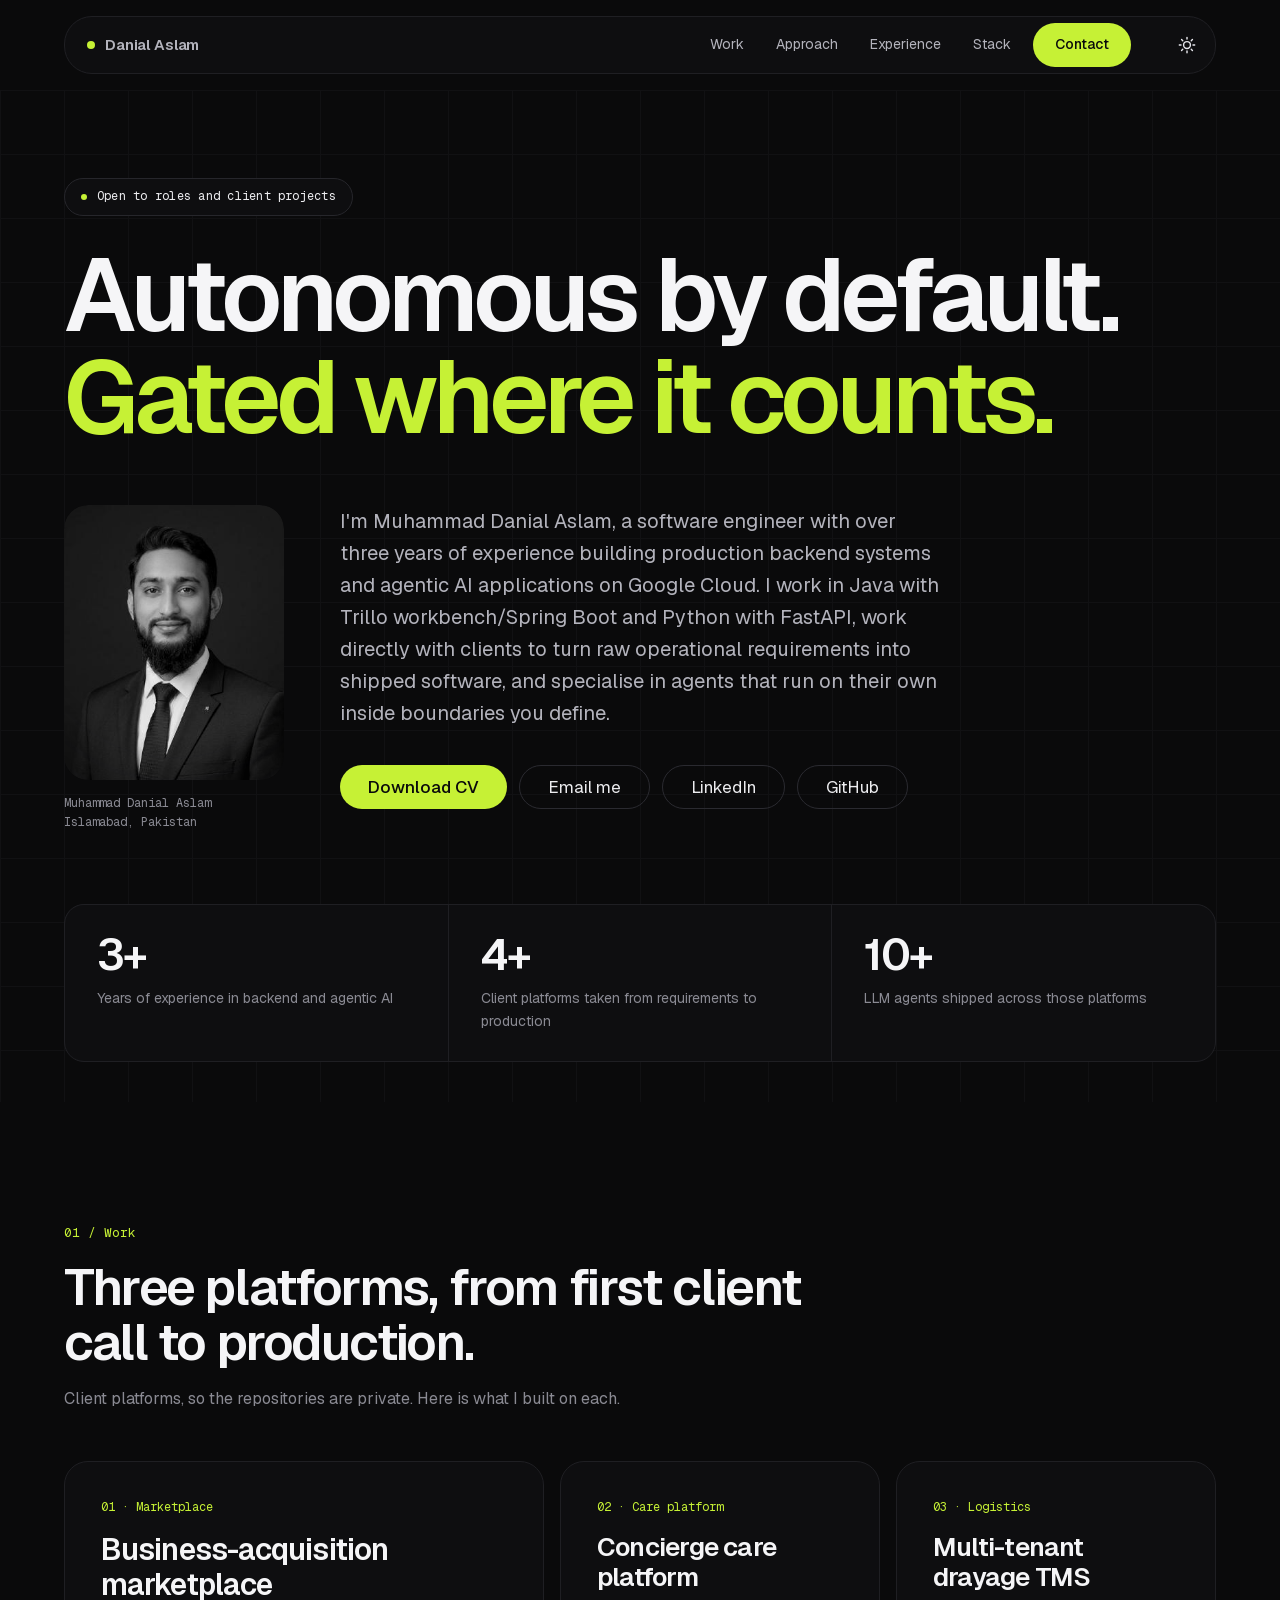
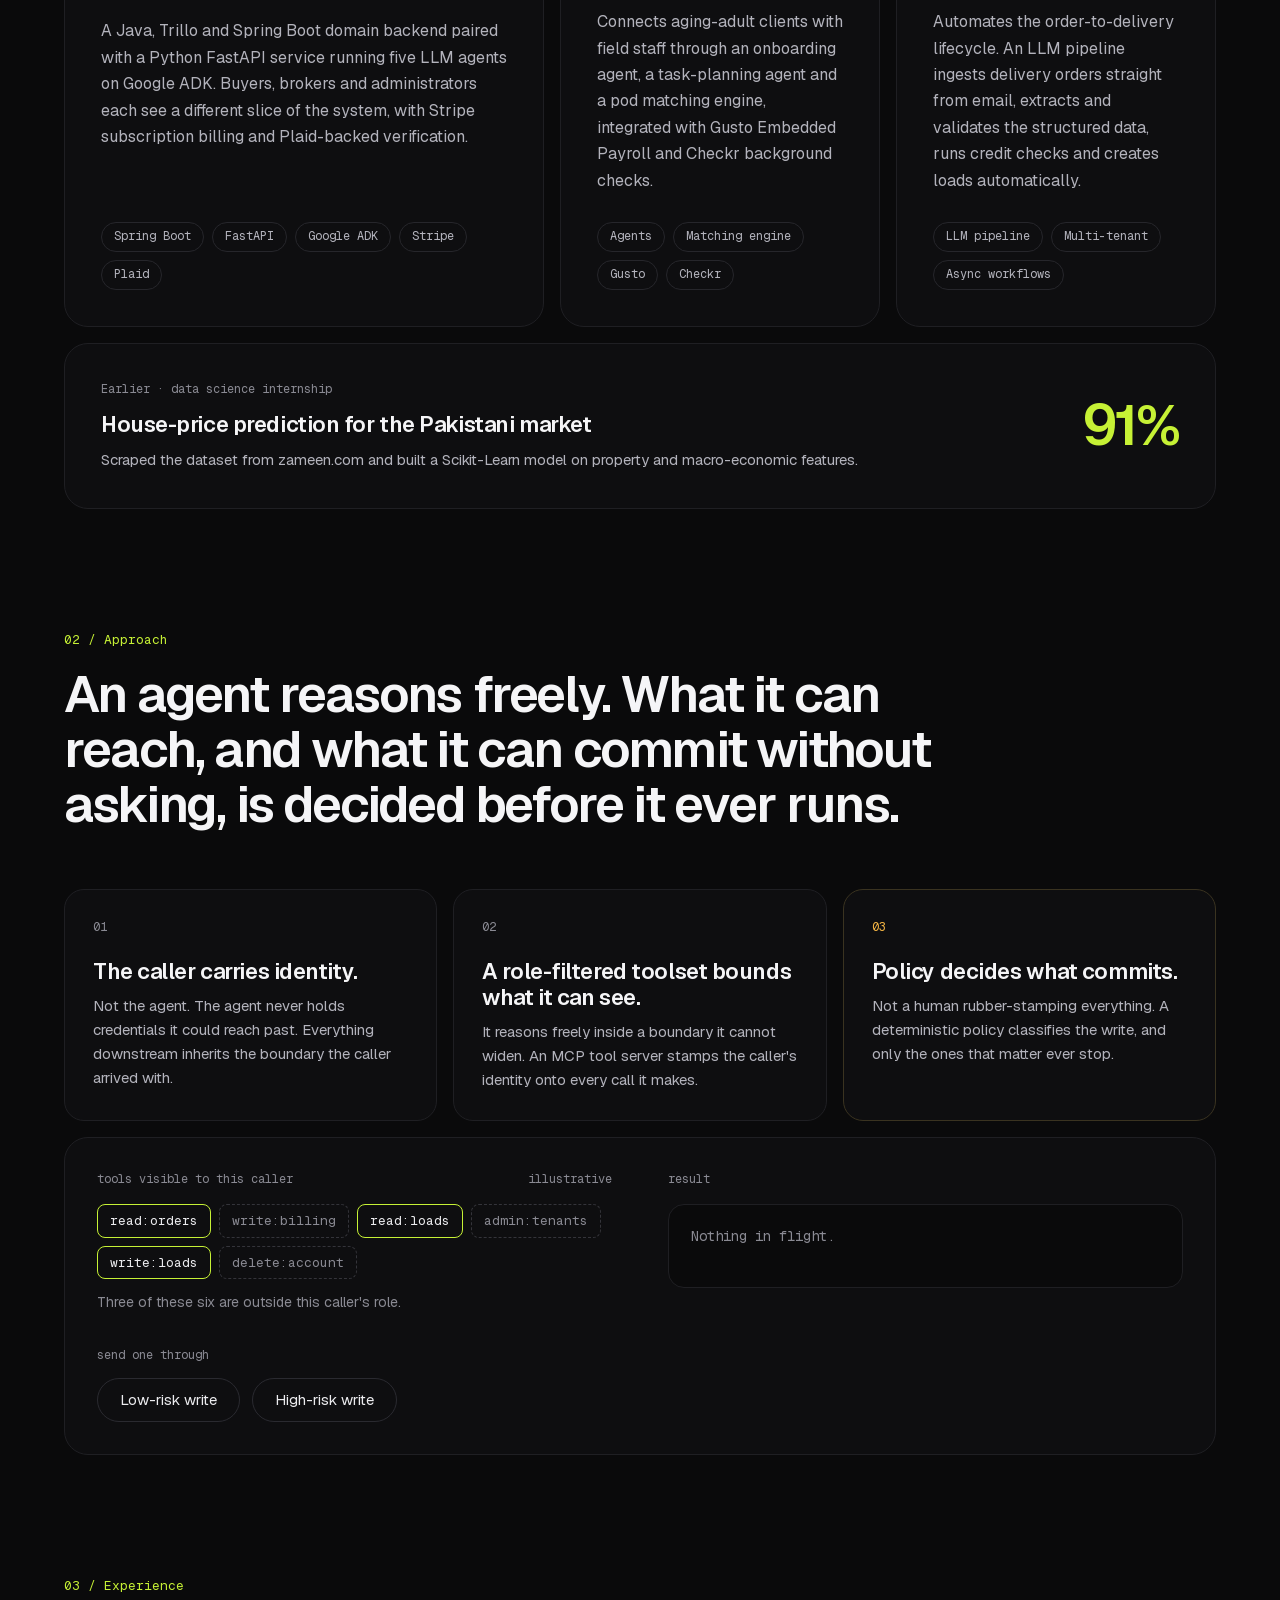
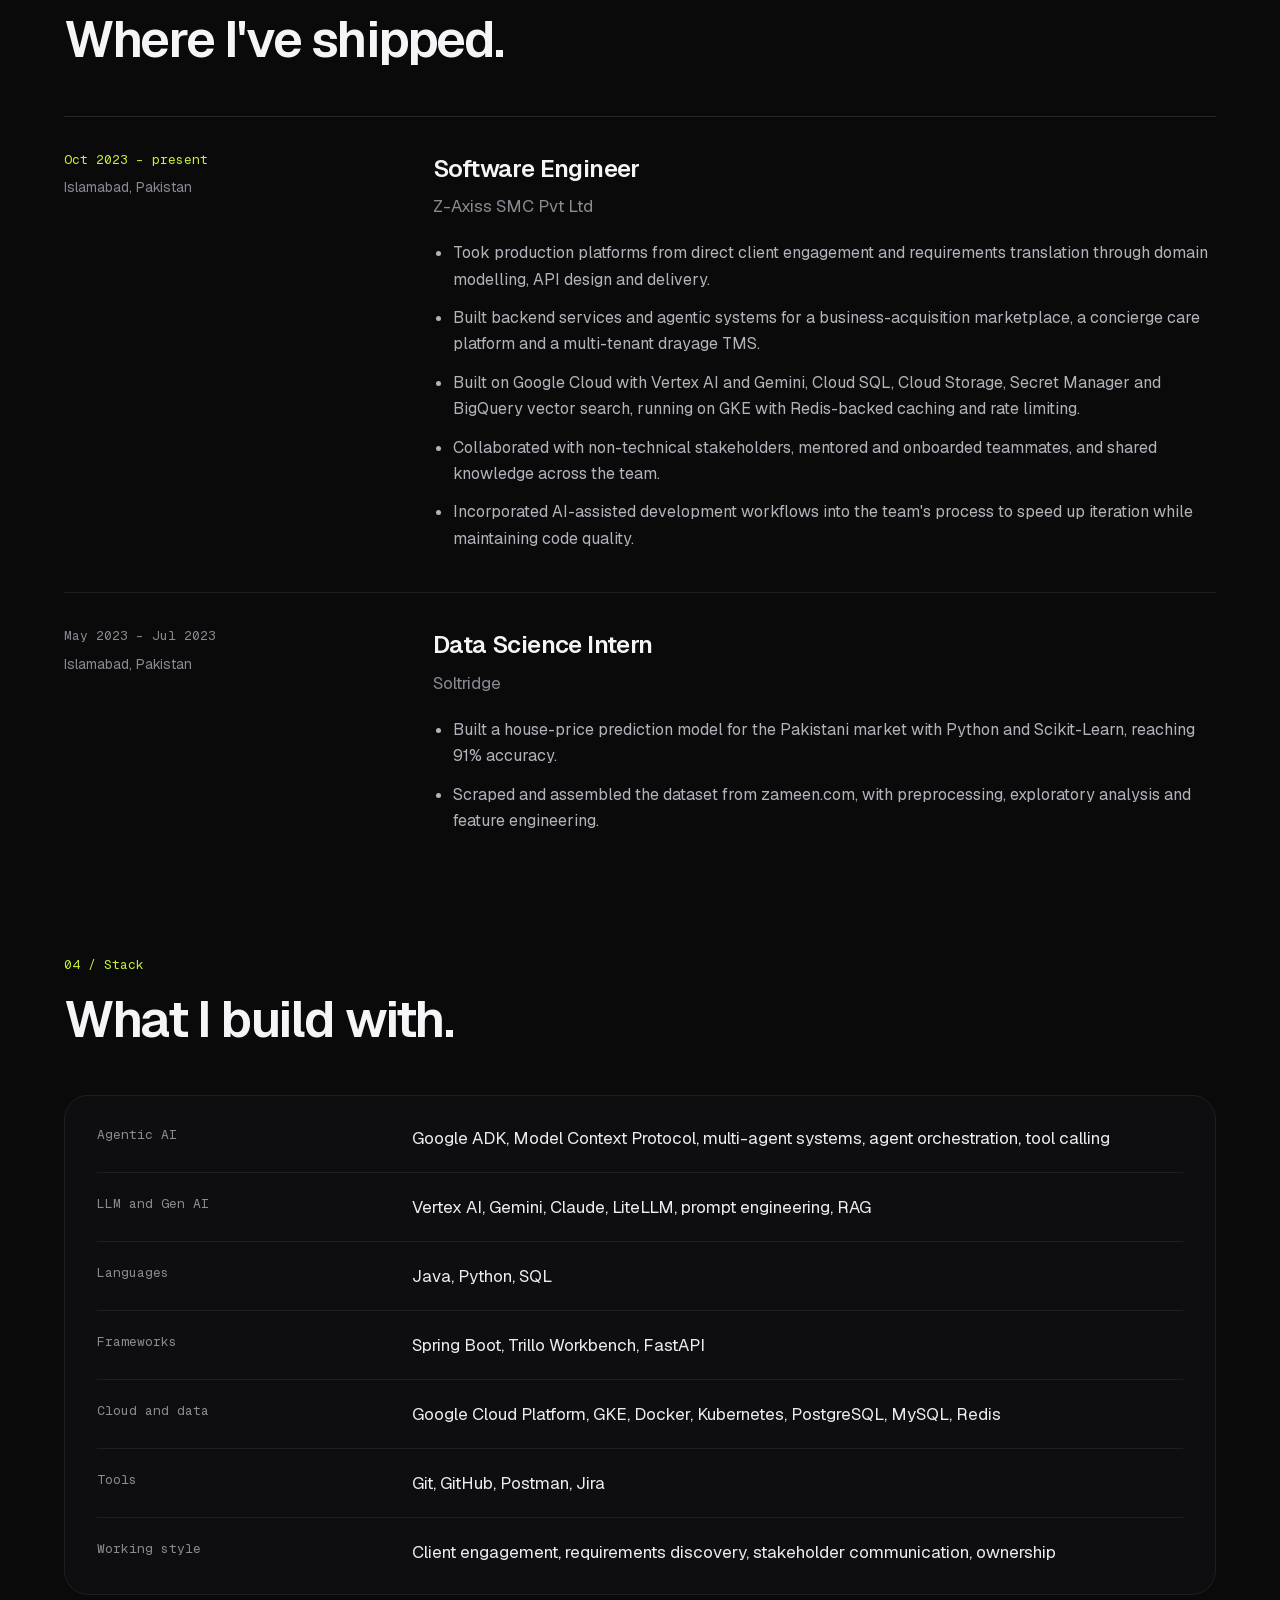
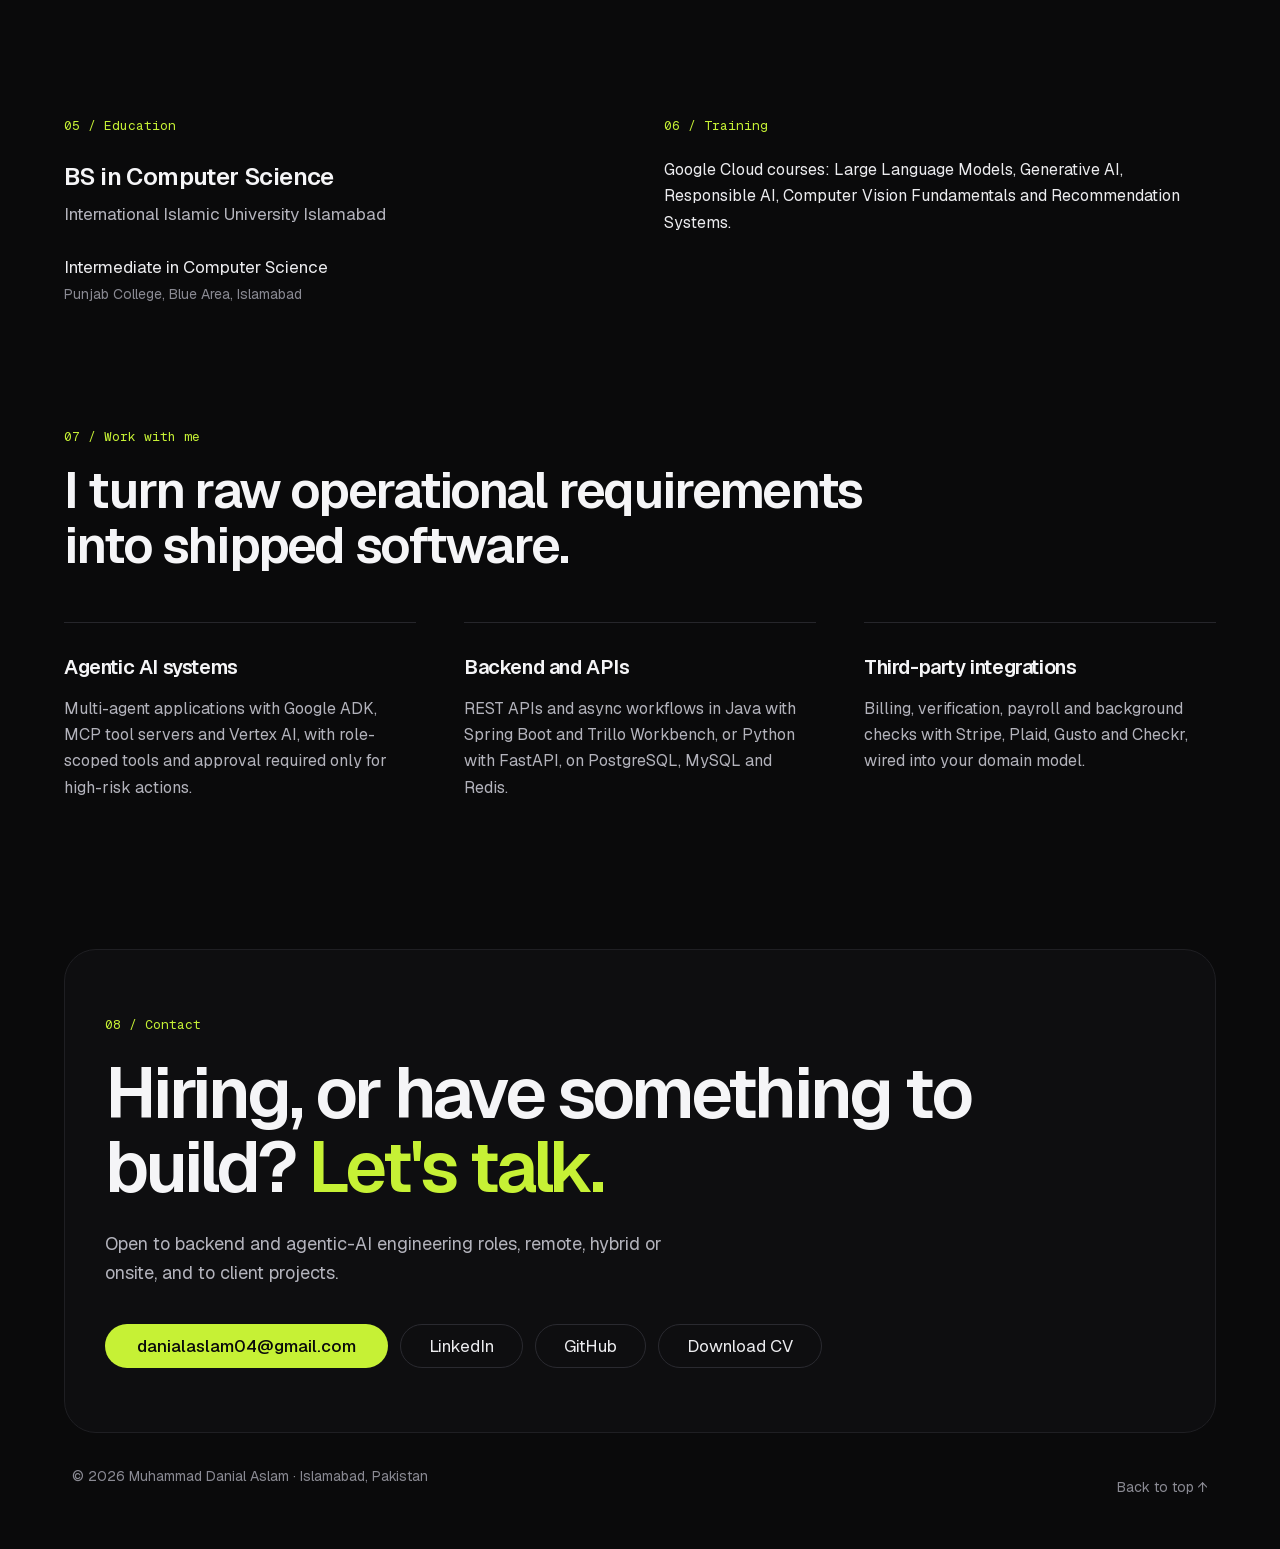
==== commit cd8967c6: "Add a light theme and a switch for it The generated CSS had 27 colour literals across 89 rules and n" ====
--- a/index.html
+++ b/index.html
@@ -25,6 +25,10 @@
 
 <link rel="preload" href="assets/geist-latin.woff2" as="font" type="font/woff2" crossorigin/>
 <link rel="stylesheet" href="styles.css"/>
+<script>/* theme, applied before first paint — see the note in script.js */
+(function(){var d=document.documentElement;try{var t=localStorage.getItem('theme');
+d.setAttribute('data-theme',t==='light'?'light':'dark');}catch(e){d.setAttribute('data-theme','dark');}})();
+</script>
 
 <script type="application/ld+json">
 {"@context":"https://schema.org","@type":"Person","name":"Muhammad Danial Aslam",
@@ -42,7 +46,7 @@
 <a class="skip-link" href="#work">Skip to main content</a>
 <div class="s0"><div class="s1"><div class="s2"><div class="s3"><a href="#top" class="s4"><span class="s5"></span>
 Danial Aslam
-</a><button type="button" class="navq" id="nav-toggle" aria-label="Open menu" aria-expanded="false" aria-controls="nav-menu"><span class="navq-i" aria-hidden="true"></span></button><div class="s6" id="nav-menu"><a href="#work" class="s7">Work</a><a href="#approach" class="s7">Approach</a><a href="#experience" class="s7">Experience</a><a href="#stack" class="s7">Stack</a><a href="#contact" class="s8">Contact</a></div></div></div></div><div id="top" class="s9"><div class="s10"><div><div class="s11"><span class="s12"><span class="s13"></span>
+</a><div class="s6" id="nav-menu"><a href="#work" class="s7">Work</a><a href="#approach" class="s7">Approach</a><a href="#experience" class="s7">Experience</a><a href="#stack" class="s7">Stack</a><a href="#contact" class="s8">Contact</a></div><div class="navctl"><button type="button" class="themeq" id="theme-toggle" aria-label="Switch to light theme"><svg class="themeq-i" viewBox="0 0 24 24" aria-hidden="true" fill="none" stroke="currentColor" stroke-width="1.7" stroke-linecap="round" stroke-linejoin="round"><g class="ic-sun"><circle cx="12" cy="12" r="4.1"/><path d="M12 2.8v2M12 19.2v2M2.8 12h2M19.2 12h2M5.5 5.5l1.4 1.4M17.1 17.1l1.4 1.4M18.5 5.5l-1.4 1.4M6.9 17.1l-1.4 1.4"/></g><g class="ic-moon"><path d="M20.2 14.6A8.4 8.4 0 1 1 9.4 3.8a6.7 6.7 0 0 0 10.8 10.8Z"/></g></svg></button><button type="button" class="navq" id="nav-toggle" aria-label="Open menu" aria-expanded="false" aria-controls="nav-menu"><span class="navq-i" aria-hidden="true"></span></button></div></div></div></div><div id="top" class="s9"><div class="s10"><div><div class="s11"><span class="s12"><span class="s13"></span>
 Open to roles and client projects
 </span><h1 class="s14">Autonomous by default. <span class="s15">Gated where it counts.</span></h1><div class="s16"><div class="s17"><img src="assets/danial-aslam.jpg" alt="Portrait of Muhammad Danial Aslam" class="s18"><div class="s19">Muhammad Danial Aslam<br>Islamabad, Pakistan</div></div><div class="s20"><p class="s21">I'm Muhammad Danial Aslam, a software engineer with over three years of experience building production backend systems and agentic AI applications on Google Cloud. I work in Java with Trillo workbench/Spring Boot and Python with FastAPI, work directly with clients to turn raw operational requirements into shipped software, and specialise in agents that run on their own inside boundaries you define.</p><div class="s22"><a href="assets/Muhammad-Danial-Aslam-Resume.pdf" class="s23">Download CV</a><a href="mailto:danialaslam04@gmail.com" class="s24">Email me</a><a href="https://www.linkedin.com/in/danial04/" target="_blank" rel="noopener noreferrer" class="s24">LinkedIn</a><a href="https://github.com/DanialAslam04" target="_blank" rel="noopener noreferrer" class="s24">GitHub</a></div></div></div></div></div><div class="s25"><div class="s26"><div class="s27">3+</div><div class="s28">Years of experience in backend and agentic&nbsp;AI</div></div><div class="s26"><div class="s27">4+</div><div class="s28">Client platforms taken from requirements to production</div></div><div class="s26"><div class="s27">10+</div><div class="s28">LLM agents shipped across those platforms</div></div></div></div></div><div id="work" class="s29"><div class="s30">01 / Work</div><h2 class="s31">Three platforms, from first client call to production.</h2><p class="s32">Client platforms, so the repositories are private. Here is what I built on each.</p><div class="s33"><div class="s34"><div class="s35">01 · Marketplace</div><h3 class="s36">Business-acquisition marketplace</h3><p class="s37">A Java, Trillo and Spring Boot domain backend paired with a Python FastAPI service running five LLM agents on Google ADK. Buyers, brokers and administrators each see a different slice of the system, with Stripe subscription billing and Plaid-backed verification.</p><div class="s38"><span class="s39">Spring Boot</span><span class="s39">FastAPI</span><span class="s39">Google ADK</span><span class="s39">Stripe</span><span class="s39">Plaid</span></div></div><div class="s40"><div class="s35">02 · Care platform</div><h3 class="s41">Concierge care platform</h3><p class="s37">Connects aging-adult clients with field staff through an onboarding agent, a task-planning agent and a pod matching engine, integrated with Gusto Embedded Payroll and Checkr background checks.</p><div class="s38"><span class="s39">Agents</span><span class="s39">Matching engine</span><span class="s39">Gusto</span><span class="s39">Checkr</span></div></div><div class="s40"><div class="s35">03 · Logistics</div><h3 class="s41">Multi-tenant drayage TMS</h3><p class="s37">Automates the order-to-delivery lifecycle. An LLM pipeline ingests delivery orders straight from email, extracts and validates the structured data, runs credit checks and creates loads automatically.</p><div class="s38"><span class="s39">LLM pipeline</span><span class="s39">Multi-tenant</span><span class="s39">Async workflows</span></div></div><div class="s42"><div class="s43"><div class="s44">Earlier · data science internship</div><h3 class="s45">House-price prediction for the Pakistani market</h3><p class="s46">Scraped the dataset from zameen.com and built a Scikit-Learn model on property and macro-economic features.</p></div><div class="s47">91%</div></div></div></div><div id="approach" class="s29"><div class="s30">02 / Approach</div><h2 class="s48">An agent reasons freely. What it can reach, and what it can commit without asking, is decided before it ever runs.</h2><div class="s49"><div class="s50"><div class="s44">01</div><div class="s51">The caller carries identity.</div><div class="s52">Not the agent. The agent never holds credentials it could reach past. Everything downstream inherits the boundary the caller arrived with.</div></div><div class="s50"><div class="s44">02</div><div class="s51">A role-filtered toolset bounds what it can see.</div><div class="s52">It reasons freely inside a boundary it cannot widen. An MCP tool server stamps the caller's identity onto every call it makes.</div></div><div class="s53"><div class="s54">03</div><div class="s51">Policy decides what commits.</div><div class="s52">Not a human rubber-stamping everything. A deterministic policy classifies the write, and only the ones that matter ever stop.</div></div></div><div class="s55"><div class="s56"><div class="s57"><span>tools visible to this caller</span><span>illustrative</span></div><div class="s58"><span class="s59">read:orders</span><span class="s60">write:billing</span><span class="s59">read:loads</span><span class="s60">admin:tenants</span><span class="s59">write:loads</span><span class="s60">delete:account</span></div><div class="s61">Three of these six are outside this caller's role.</div><div class="s62">send one through</div><div class="s63"><button type="button" class="s64" data-risk="low">Low-risk write</button><button type="button" class="s64" data-risk="high">High-risk write</button></div></div><div class="s56"><div class="s44">result</div><div class="s65"><span id="gate-status">Nothing in flight.</span><div id="gate-controls" hidden><button type="button" class="gate-act" data-act="approve">Approve</button><button type="button" class="gate-act gate-no" data-act="reject">Reject</button></div></div></div></div></div><div id="experience" class="s29"><div class="s30">03 / Experience</div><h2 class="s66">Where I've shipped.</h2><div class="s67"><div class="s68"><div class="s30">Oct 2023 – present</div><div class="s69">Islamabad, Pakistan</div></div><div class="s70"><h3 class="s71">Software Engineer</h3><div class="s72">Z-Axiss SMC Pvt Ltd</div><ul class="s73"><li>Took production platforms from direct client engagement and requirements translation through domain modelling, API design and delivery.</li><li>Built backend services and agentic systems for a business-acquisition marketplace, a concierge care platform and a multi-tenant drayage TMS.</li><li>Built on Google Cloud with Vertex AI and Gemini, Cloud SQL, Cloud Storage, Secret Manager and BigQuery vector search, running on GKE with Redis-backed caching and rate limiting.</li><li>Collaborated with non-technical stakeholders, mentored and onboarded teammates, and shared knowledge across the team.</li><li>Incorporated AI-assisted development workflows into the team's process to speed up iteration while maintaining code quality.</li></ul></div></div><div class="s74"><div class="s68"><div class="s75">May 2023 – Jul 2023</div><div class="s69">Islamabad, Pakistan</div></div><div class="s70"><h3 class="s71">Data Science Intern</h3><div class="s72">Soltridge</div><ul class="s73"><li>Built a house-price prediction model for the Pakistani market with Python and Scikit-Learn, reaching 91% accuracy.</li><li>Scraped and assembled the dataset from zameen.com, with preprocessing, exploratory analysis and feature engineering.</li></ul></div></div></div><div id="stack" class="s29"><div class="s30">04 / Stack</div><h2 class="s66">What I build with.</h2><div class="s76"><div class="s77"><div class="s78">Agentic AI</div><div class="s79">Google ADK, Model Context Protocol, multi-agent systems, agent orchestration, tool calling</div></div><div class="s77"><div class="s78">LLM and Gen AI</div><div class="s79">Vertex AI, Gemini, Claude, LiteLLM, prompt engineering, RAG</div></div><div class="s77"><div class="s78">Languages</div><div class="s79">Java, Python, SQL</div></div><div class="s77"><div class="s78">Frameworks</div><div class="s79">Spring Boot, Trillo Workbench, FastAPI</div></div><div class="s77"><div class="s78">Cloud and data</div><div class="s79">Google Cloud Platform, GKE, Docker, Kubernetes, PostgreSQL, MySQL, Redis</div></div><div class="s77"><div class="s78">Tools</div><div class="s79">Git, GitHub, Postman, Jira</div></div><div class="s80"><div class="s78">Working style</div><div class="s79">Client engagement, requirements discovery, stakeholder communication, ownership</div></div></div></div><div class="s29"><div class="s81"><div class="s56"><div class="s30">05 / Education</div><h3 class="s82">BS in Computer Science</h3><div class="s83">International Islamic University Islamabad</div><div class="s84">Intermediate in Computer Science</div><div class="s85">Punjab College, Blue Area, Islamabad</div></div><div class="s56"><div class="s30">06 / Training</div><p class="s86">Google Cloud courses: Large Language Models, Generative AI, Responsible AI, Computer Vision Fundamentals and Recommendation Systems.</p></div></div></div><div class="s29"><div class="s30">07 / Work with me</div><h2 class="s31">I turn raw operational requirements into shipped software.</h2><div class="s87"><div class="s88"><h3 class="s89">Agentic AI systems</h3><p class="s90">Multi-agent applications with Google ADK, MCP tool servers and Vertex AI, with role-scoped tools and approval required only for high-risk actions.</p></div><div class="s88"><h3 class="s89">Backend and APIs</h3><p class="s90">REST APIs and async workflows in Java with Spring Boot and Trillo Workbench, or Python with FastAPI, on PostgreSQL, MySQL and Redis.</p></div><div class="s88"><h3 class="s89">Third-party integrations</h3><p class="s90">Billing, verification, payroll and background checks with Stripe, Plaid, Gusto and Checkr, wired into your domain model.</p></div></div></div><div id="contact" class="s91"><div class="s92"><div class="s30">08 / Contact</div><h2 class="s93">Hiring, or have something to build? <span class="s15">Let's talk.</span></h2><p class="s94">Open to backend and agentic-AI engineering roles, remote, hybrid or onsite, and to client projects.</p><div class="s22"><a href="mailto:danialaslam04@gmail.com" class="s95">danialaslam04@gmail.com</a><a href="https://www.linkedin.com/in/danial04/" target="_blank" rel="noopener noreferrer" class="s96">LinkedIn</a><a href="https://github.com/DanialAslam04" target="_blank" rel="noopener noreferrer" class="s96">GitHub</a><a href="assets/Muhammad-Danial-Aslam-Resume.pdf" class="s96">Download CV</a></div></div><div class="s97"><span>© 2026 Muhammad Danial Aslam · Islamabad, Pakistan</span><a href="#top" class="s98">Back to top ↑</a></div></div></div>
 
--- a/styles.css
+++ b/styles.css
@@ -12,9 +12,56 @@
   font-weight:100 900;font-style:normal;font-display:swap;
   unicode-range:U+0-FF,U+131,U+152-153,U+2BB-2BC,U+2C6,U+2DA,U+2DC,U+2010,U+2013-2014,U+2018-201A,U+201C-201E,U+2020-2022,U+2026,U+2030,U+2039-203A,U+2044,U+2074,U+20AC,U+2122,U+2191,U+2193,U+2212,U+2215,U+FEFF,U+FFFD}
 
+/* ---------------------------------------------- the two palettes
+   The generated CSS hardcoded 27 colour literals across 89 rules and had no
+   variables, so a second theme had no seam to attach to. Those literals are
+   now tokens, substituted mechanically one literal to one token — which means
+   the dark values below are the originals and dark rendering is unchanged.
+   That was verified by pixel-diffing full-page captures at 1440, 760 and 390
+   before and after the substitution: zero differing pixels.
+
+   Two accent tokens, not one, because lime is a light-on-dark colour. --acc
+   is the brand fill — a pill or a chip, with dark text on top, and it stays
+   #CCF24D in both themes because that is the brand. --acc-ink is lime used
+   AS ink: headline emphasis, eyebrows, borders, the focus ring. On white that
+   measures about 1.4:1 and is unreadable, so in light it becomes a dark green
+   of the same hue. In dark the two are the same colour, so nothing moves.
+
+   Dark is the default and prefers-color-scheme is deliberately NOT consulted.
+   Most phones and a good share of laptops are set to light, so honouring the
+   system would show the majority of first-time visitors a theme that is the
+   secondary one — this portfolio's identity is the dark build. The choice is
+   one press away and persists, which is the part that actually matters to
+   someone who needs light. Honouring the system instead is one line in
+   script.js if that trade ever looks wrong. */
+
+:root{
+  color-scheme:dark;
+  --bg:rgb(10,10,11);          /* page */
+  --surface:rgb(14,14,16);     /* cards, the header pill */
+  --grid:rgb(17,17,19);        /* the hero's background grid */
+  --line:rgb(31,31,35);        /* the workhorse border */
+  --line-2:rgb(38,38,43);
+  --line-3:rgb(42,42,48);
+  --line-4:rgb(52,52,58);
+  --line-5:rgb(58,58,66);
+  --ink:rgb(245,245,247);      /* headings */
+  --ink-2:rgb(236,236,239);
+  --ink-3:rgb(232,232,238);
+  --dim:rgb(179,179,188);      /* body copy */
+  --dim-2:rgb(138,138,147);    /* captions, the smallest type */
+  --acc:rgb(198,241,53);       /* brand fill */
+  --acc-ink:rgb(198,241,53);   /* brand as ink */
+  --on-acc:rgb(10,10,11);      /* text sitting on --acc */
+  --warn:rgb(245,181,68);
+  --warn-line:rgb(58,51,32);
+  --hover:rgba(255,255,255,.055);
+  --shadow:rgba(0,0,0,.92);
+}
+
 *{box-sizing:border-box}
 html{-webkit-text-size-adjust:100%}
-body{margin:0;background:#0a0a0b;color:#b3b3bc;
+body{margin:0;background:var(--bg);color:var(--dim);
   font-family:Geist,system-ui,sans-serif;font-size:17px;line-height:1.65;
   -webkit-font-smoothing:antialiased;overflow-x:hidden}
 img{max-width:100%;height:auto;display:block}
@@ -26,9 +73,9 @@
 a:hover{text-decoration:underline;text-underline-offset:3px}
 nav a:hover,a[class]:hover{text-decoration:none}
 button{font:inherit;cursor:pointer}
-:focus-visible{outline:2px solid #ccf24d;outline-offset:3px;border-radius:4px}
-
-.skip-link{position:absolute;left:-9999px;top:0;z-index:100;background:#ccf24d;color:#0a0a0b;
+:focus-visible{outline:2px solid var(--acc-ink);outline-offset:3px;border-radius:4px}
+
+.skip-link{position:absolute;left:-9999px;top:0;z-index:100;background:var(--acc);color:var(--on-acc);
   padding:12px 18px;border-radius:0 0 8px 0;font-weight:600;text-decoration:none}
 .skip-link:focus{left:0}
 
@@ -38,116 +85,116 @@
 }
 
 /* ---------------------------------------------- generated from inline styles */
-.s0{background: rgb(10, 10, 11);color: rgb(179, 179, 188);font-family: Geist, system-ui, sans-serif;font-size: 17px;line-height: 1.65;min-height: 100vh}
-.s1{position: sticky;top: 0px;z-index: 20;background: rgb(10, 10, 11)}
+.s0{background: var(--bg);color: var(--dim);font-family: Geist, system-ui, sans-serif;font-size: 17px;line-height: 1.65;min-height: 100vh}
+.s1{position: sticky;top: 0px;z-index: 20;background: var(--bg)}
 .s2{max-width: 1200px;margin: 0px auto;padding: 16px 24px;box-sizing: border-box}
-.s3{display: flex;flex-wrap: wrap;align-items: center;justify-content: space-between;gap: 4px 24px;padding: 6px 6px 6px 22px;border: 1px solid rgb(31, 31, 35);border-radius: 28px;background: rgb(14, 14, 16)}
+.s3{display: flex;flex-wrap: wrap;align-items: center;justify-content: space-between;gap: 4px 24px;padding: 6px 6px 6px 22px;border: 1px solid var(--line);border-radius: 28px;background: var(--surface)}
 .s4{display: inline-flex;align-items: center;gap: 10px;min-height: 44px;font-weight: 600;font-size: 15px;letter-spacing: -0.01em}
-.s5{width: 8px;height: 8px;border-radius: 50%;background: rgb(198, 241, 53);display: inline-block}
+.s5{width: 8px;height: 8px;border-radius: 50%;background: var(--acc);display: inline-block}
 .s6{display: flex;flex-wrap: wrap;align-items: center;gap: 0px 4px;font-size: 14px}
 .s7{display: inline-flex;align-items: center;min-height: 44px;padding: 0px 14px}
-.s8{display: inline-flex;align-items: center;min-height: 44px;padding: 0px 22px;margin-left: 4px;border-radius: 999px;background: rgb(198, 241, 53);color: rgb(10, 10, 11);font-weight: 500;box-sizing: border-box}
-.s9{background-image: linear-gradient(rgb(17, 17, 19) 1px, transparent 1px), linear-gradient(90deg, rgb(17, 17, 19) 1px, transparent 1px);background-size: 64px 64px}
+.s8{display: inline-flex;align-items: center;min-height: 44px;padding: 0px 22px;margin-left: 4px;border-radius: 999px;background: var(--acc);color: var(--on-acc);font-weight: 500;box-sizing: border-box}
+.s9{background-image: linear-gradient(var(--grid) 1px, transparent 1px), linear-gradient(90deg, var(--grid) 1px, transparent 1px);background-size: 64px 64px}
 .s10{max-width: 1200px;margin: 0px auto;padding: 88px 24px 40px;box-sizing: border-box}
 .s11{min-width: 0px}
-.s12{display: inline-flex;align-items: center;gap: 10px;padding: 8px 16px;border-radius: 999px;border: 1px solid rgb(38, 38, 43);background: rgb(14, 14, 16);font-family: "Geist Mono", monospace;font-size: 12px;letter-spacing: 0.02em;color: rgb(236, 236, 239)}
-.s13{width: 6px;height: 6px;border-radius: 50%;background: rgb(198, 241, 53);display: inline-block}
-.s14{margin: 28px 0px 0px;font-weight: 600;font-size: clamp(46px, 8vw, 108px);line-height: 1;letter-spacing: -0.05em;color: rgb(245, 245, 247)}
-.s15{color: rgb(198, 241, 53)}
+.s12{display: inline-flex;align-items: center;gap: 10px;padding: 8px 16px;border-radius: 999px;border: 1px solid var(--line-2);background: var(--surface);font-family: "Geist Mono", monospace;font-size: 12px;letter-spacing: 0.02em;color: var(--ink-2)}
+.s13{width: 6px;height: 6px;border-radius: 50%;background: var(--acc);display: inline-block}
+.s14{margin: 28px 0px 0px;font-weight: 600;font-size: clamp(46px, 8vw, 108px);line-height: 1;letter-spacing: -0.05em;color: var(--ink)}
+.s15{color: var(--acc-ink)}
 .s16{display: flex;flex-wrap: wrap;align-items: flex-start;gap: 40px 56px;margin-top: 56px}
 .s17{flex: 0 0 220px;max-width: 100%}
-.s18{display: block;width: 220px;max-width: 100%;aspect-ratio: 4 / 5;object-fit: cover;object-position: center top;border-radius: 24px;border: 1px solid rgb(31, 31, 35);box-sizing: border-box}
-.s19{margin-top: 14px;font-family: "Geist Mono", monospace;font-size: 12px;line-height: 1.6;color: rgb(138, 138, 147)}
+.s18{display: block;width: 220px;max-width: 100%;aspect-ratio: 4 / 5;object-fit: cover;object-position: center top;border-radius: 24px;border: 1px solid var(--line);box-sizing: border-box}
+.s19{margin-top: 14px;font-family: "Geist Mono", monospace;font-size: 12px;line-height: 1.6;color: var(--dim-2)}
 .s20{flex: 1 1 420px;min-width: 0px}
-.s21{margin: 0px;max-width: 600px;font-size: 20px;line-height: 1.6;color: rgb(179, 179, 188)}
+.s21{margin: 0px;max-width: 600px;font-size: 20px;line-height: 1.6;color: var(--dim)}
 .s22{display: flex;flex-wrap: wrap;gap: 12px;margin-top: 36px}
-.s23{display: inline-flex;align-items: center;min-height: 48px;padding: 0px 28px;border-radius: 999px;background: rgb(198, 241, 53);color: rgb(10, 10, 11);font-weight: 500;box-sizing: border-box}
-.s24{display: inline-flex;align-items: center;min-height: 48px;padding: 0px 28px;border-radius: 999px;border: 1px solid rgb(42, 42, 48);color: rgb(236, 236, 239);box-sizing: border-box}
-.s25{display: flex;flex-wrap: wrap;gap: 1px;margin-top: 72px;border: 1px solid rgb(31, 31, 35);border-radius: 20px;background: rgb(31, 31, 35);overflow: hidden}
-.s26{flex: 1 1 240px;min-width: 0px;background: rgb(14, 14, 16);padding: 28px 32px;box-sizing: border-box}
-.s27{font-weight: 600;font-size: 44px;line-height: 1;letter-spacing: -0.04em;color: rgb(245, 245, 247)}
-.s28{margin-top: 10px;font-size: 14px;color: rgb(138, 138, 147)}
+.s23{display: inline-flex;align-items: center;min-height: 48px;padding: 0px 28px;border-radius: 999px;background: var(--acc);color: var(--on-acc);font-weight: 500;box-sizing: border-box}
+.s24{display: inline-flex;align-items: center;min-height: 48px;padding: 0px 28px;border-radius: 999px;border: 1px solid var(--line-3);color: var(--ink-2);box-sizing: border-box}
+.s25{display: flex;flex-wrap: wrap;gap: 1px;margin-top: 72px;border: 1px solid var(--line);border-radius: 20px;background: var(--line);overflow: hidden}
+.s26{flex: 1 1 240px;min-width: 0px;background: var(--surface);padding: 28px 32px;box-sizing: border-box}
+.s27{font-weight: 600;font-size: 44px;line-height: 1;letter-spacing: -0.04em;color: var(--ink)}
+.s28{margin-top: 10px;font-size: 14px;color: var(--dim-2)}
 .s29{max-width: 1200px;margin: 0px auto;padding: 120px 24px 0px;box-sizing: border-box}
-.s30{font-family: "Geist Mono", monospace;font-size: 13px;color: rgb(198, 241, 53)}
-.s31{margin: 16px 0px 0px;font-weight: 600;font-size: clamp(30px, 4vw, 52px);line-height: 1.08;letter-spacing: -0.035em;color: rgb(245, 245, 247);max-width: 800px}
-.s32{margin: 16px 0px 0px;max-width: 640px;font-size: 16px;color: rgb(138, 138, 147)}
+.s30{font-family: "Geist Mono", monospace;font-size: 13px;color: var(--acc-ink)}
+.s31{margin: 16px 0px 0px;font-weight: 600;font-size: clamp(30px, 4vw, 52px);line-height: 1.08;letter-spacing: -0.035em;color: var(--ink);max-width: 800px}
+.s32{margin: 16px 0px 0px;max-width: 640px;font-size: 16px;color: var(--dim-2)}
 .s33{display: flex;flex-wrap: wrap;gap: 16px;margin-top: 48px}
-.s34{flex: 3 1 480px;min-width: 0px;border: 1px solid rgb(31, 31, 35);border-radius: 24px;background: rgb(14, 14, 16);padding: 36px;box-sizing: border-box;display: flex;flex-direction: column;gap: 16px}
-.s35{font-family: "Geist Mono", monospace;font-size: 12px;color: rgb(198, 241, 53)}
-.s36{margin: 0px;font-weight: 600;font-size: 30px;line-height: 1.15;letter-spacing: -0.03em;color: rgb(245, 245, 247)}
+.s34{flex: 3 1 480px;min-width: 0px;border: 1px solid var(--line);border-radius: 24px;background: var(--surface);padding: 36px;box-sizing: border-box;display: flex;flex-direction: column;gap: 16px}
+.s35{font-family: "Geist Mono", monospace;font-size: 12px;color: var(--acc-ink)}
+.s36{margin: 0px;font-weight: 600;font-size: 30px;line-height: 1.15;letter-spacing: -0.03em;color: var(--ink)}
 .s37{margin: 0px;font-size: 16px}
 .s38{display: flex;flex-wrap: wrap;gap: 8px;margin-top: auto;padding-top: 12px;font-family: "Geist Mono", monospace;font-size: 12px}
-.s39{padding: 4px 12px;border-radius: 999px;border: 1px solid rgb(38, 38, 43);color: rgb(179, 179, 188)}
-.s40{flex: 2 1 320px;min-width: 0px;border: 1px solid rgb(31, 31, 35);border-radius: 24px;background: rgb(14, 14, 16);padding: 36px;box-sizing: border-box;display: flex;flex-direction: column;gap: 16px}
-.s41{margin: 0px;font-weight: 600;font-size: 26px;line-height: 1.15;letter-spacing: -0.03em;color: rgb(245, 245, 247)}
-.s42{flex: 3 1 480px;min-width: 0px;border: 1px solid rgb(31, 31, 35);border-radius: 24px;background: rgb(14, 14, 16);padding: 36px;box-sizing: border-box;display: flex;flex-wrap: wrap;align-items: center;justify-content: space-between;gap: 20px 32px}
+.s39{padding: 4px 12px;border-radius: 999px;border: 1px solid var(--line-2);color: var(--dim)}
+.s40{flex: 2 1 320px;min-width: 0px;border: 1px solid var(--line);border-radius: 24px;background: var(--surface);padding: 36px;box-sizing: border-box;display: flex;flex-direction: column;gap: 16px}
+.s41{margin: 0px;font-weight: 600;font-size: 26px;line-height: 1.15;letter-spacing: -0.03em;color: var(--ink)}
+.s42{flex: 3 1 480px;min-width: 0px;border: 1px solid var(--line);border-radius: 24px;background: var(--surface);padding: 36px;box-sizing: border-box;display: flex;flex-wrap: wrap;align-items: center;justify-content: space-between;gap: 20px 32px}
 .s43{flex: 1 1 280px;min-width: 0px}
-.s44{font-family: "Geist Mono", monospace;font-size: 12px;color: rgb(138, 138, 147)}
-.s45{margin: 12px 0px 0px;font-weight: 600;font-size: 22px;line-height: 1.2;letter-spacing: -0.02em;color: rgb(245, 245, 247)}
+.s44{font-family: "Geist Mono", monospace;font-size: 12px;color: var(--dim-2)}
+.s45{margin: 12px 0px 0px;font-weight: 600;font-size: 22px;line-height: 1.2;letter-spacing: -0.02em;color: var(--ink)}
 .s46{margin: 10px 0px 0px;font-size: 15px}
-.s47{font-weight: 600;font-size: 56px;line-height: 1;letter-spacing: -0.04em;color: rgb(198, 241, 53)}
-.s48{margin: 16px 0px 0px;font-weight: 600;font-size: clamp(30px, 4vw, 52px);line-height: 1.08;letter-spacing: -0.035em;color: rgb(245, 245, 247);max-width: 880px}
+.s47{font-weight: 600;font-size: 56px;line-height: 1;letter-spacing: -0.04em;color: var(--acc-ink)}
+.s48{margin: 16px 0px 0px;font-weight: 600;font-size: clamp(30px, 4vw, 52px);line-height: 1.08;letter-spacing: -0.035em;color: var(--ink);max-width: 880px}
 .s49{display: flex;flex-wrap: wrap;gap: 16px;margin-top: 56px}
-.s50{flex: 1 1 300px;min-width: 0px;border: 1px solid rgb(31, 31, 35);border-radius: 20px;background: rgb(14, 14, 16);padding: 28px;box-sizing: border-box}
-.s51{margin-top: 20px;font-weight: 600;font-size: 22px;line-height: 1.2;letter-spacing: -0.02em;color: rgb(245, 245, 247)}
+.s50{flex: 1 1 300px;min-width: 0px;border: 1px solid var(--line);border-radius: 20px;background: var(--surface);padding: 28px;box-sizing: border-box}
+.s51{margin-top: 20px;font-weight: 600;font-size: 22px;line-height: 1.2;letter-spacing: -0.02em;color: var(--ink)}
 .s52{margin-top: 10px;font-size: 15px;line-height: 1.6}
-.s53{flex: 1 1 300px;min-width: 0px;border: 1px solid rgb(58, 51, 32);border-radius: 20px;background: rgb(14, 14, 16);padding: 28px;box-sizing: border-box}
-.s54{font-family: "Geist Mono", monospace;font-size: 12px;color: rgb(245, 181, 68)}
-.s55{margin-top: 16px;border: 1px solid rgb(31, 31, 35);border-radius: 24px;background: rgb(14, 14, 16);padding: 32px;box-sizing: border-box;display: flex;flex-wrap: wrap;gap: 40px 56px}
+.s53{flex: 1 1 300px;min-width: 0px;border: 1px solid var(--warn-line);border-radius: 20px;background: var(--surface);padding: 28px;box-sizing: border-box}
+.s54{font-family: "Geist Mono", monospace;font-size: 12px;color: var(--warn)}
+.s55{margin-top: 16px;border: 1px solid var(--line);border-radius: 24px;background: var(--surface);padding: 32px;box-sizing: border-box;display: flex;flex-wrap: wrap;gap: 40px 56px}
 .s56{flex: 1 1 340px;min-width: 0px}
-.s57{display: flex;flex-wrap: wrap;justify-content: space-between;gap: 6px;font-family: "Geist Mono", monospace;font-size: 12px;color: rgb(138, 138, 147)}
+.s57{display: flex;flex-wrap: wrap;justify-content: space-between;gap: 6px;font-family: "Geist Mono", monospace;font-size: 12px;color: var(--dim-2)}
 .s58{display: flex;flex-wrap: wrap;gap: 8px;margin-top: 14px;font-family: "Geist Mono", monospace;font-size: 13px}
-.s59{padding: 5px 12px;border-radius: 8px;border: 1px solid rgb(198, 241, 53);color: rgb(236, 236, 239)}
-.s60{padding: 5px 12px;border-radius: 8px;border: 1px dashed rgb(52, 52, 58);color: rgb(138, 138, 147)}
-.s61{margin-top: 12px;font-size: 14px;color: rgb(138, 138, 147)}
-.s62{margin-top: 32px;font-family: "Geist Mono", monospace;font-size: 12px;color: rgb(138, 138, 147)}
+.s59{padding: 5px 12px;border-radius: 8px;border: 1px solid var(--acc-ink);color: var(--ink-2)}
+.s60{padding: 5px 12px;border-radius: 8px;border: 1px dashed var(--line-4);color: var(--dim-2)}
+.s61{margin-top: 12px;font-size: 14px;color: var(--dim-2)}
+.s62{margin-top: 32px;font-family: "Geist Mono", monospace;font-size: 12px;color: var(--dim-2)}
 .s63{display: flex;flex-wrap: wrap;gap: 12px;margin-top: 12px}
-.s64{min-height: 44px;padding: 0px 22px;border-radius: 999px;border: 1px solid rgb(42, 42, 48);background: transparent;color: rgb(236, 236, 239);font-family: inherit;font-size: 15px;cursor: pointer}
-.s65{margin-top: 14px;padding: 20px 22px;border-radius: 16px;background: rgb(10, 10, 11);border: 1px solid rgb(31, 31, 35);font-family: "Geist Mono", monospace;font-size: 14px;line-height: 1.6;color: rgb(138, 138, 147);min-height: 84px;box-sizing: border-box}
-.s66{margin: 16px 0px 0px;font-weight: 600;font-size: clamp(30px, 4vw, 52px);line-height: 1.08;letter-spacing: -0.035em;color: rgb(245, 245, 247)}
-.s67{display: flex;flex-wrap: wrap;gap: 20px 48px;margin-top: 48px;padding-top: 32px;border-top: 1px solid rgb(38, 38, 43)}
+.s64{min-height: 44px;padding: 0px 22px;border-radius: 999px;border: 1px solid var(--line-3);background: transparent;color: var(--ink-2);font-family: inherit;font-size: 15px;cursor: pointer}
+.s65{margin-top: 14px;padding: 20px 22px;border-radius: 16px;background: var(--bg);border: 1px solid var(--line);font-family: "Geist Mono", monospace;font-size: 14px;line-height: 1.6;color: var(--dim-2);min-height: 84px;box-sizing: border-box}
+.s66{margin: 16px 0px 0px;font-weight: 600;font-size: clamp(30px, 4vw, 52px);line-height: 1.08;letter-spacing: -0.035em;color: var(--ink)}
+.s67{display: flex;flex-wrap: wrap;gap: 20px 48px;margin-top: 48px;padding-top: 32px;border-top: 1px solid var(--line-2)}
 .s68{flex: 1 1 220px;min-width: 0px}
-.s69{margin-top: 6px;font-size: 14px;color: rgb(138, 138, 147)}
+.s69{margin-top: 6px;font-size: 14px;color: var(--dim-2)}
 .s70{flex: 3 1 480px;min-width: 0px}
-.s71{margin: 0px;font-weight: 600;font-size: 24px;letter-spacing: -0.025em;color: rgb(245, 245, 247)}
-.s72{margin-top: 4px;color: rgb(138, 138, 147)}
+.s71{margin: 0px;font-weight: 600;font-size: 24px;letter-spacing: -0.025em;color: var(--ink)}
+.s72{margin-top: 4px;color: var(--dim-2)}
 .s73{margin: 20px 0px 0px;padding: 0px 0px 0px 20px;display: flex;flex-direction: column;gap: 12px;font-size: 16px}
-.s74{display: flex;flex-wrap: wrap;gap: 20px 48px;margin-top: 40px;padding-top: 32px;border-top: 1px solid rgb(31, 31, 35)}
-.s75{font-family: "Geist Mono", monospace;font-size: 13px;color: rgb(138, 138, 147)}
-.s76{margin-top: 48px;border: 1px solid rgb(31, 31, 35);border-radius: 24px;background: rgb(14, 14, 16);padding: 8px 32px;box-sizing: border-box}
-.s77{display: flex;flex-wrap: wrap;gap: 4px 32px;padding: 20px 0px;border-bottom: 1px solid rgb(31, 31, 35)}
-.s78{flex: 1 1 180px;font-family: "Geist Mono", monospace;font-size: 13px;color: rgb(138, 138, 147)}
-.s79{flex: 4 1 360px;color: rgb(236, 236, 239)}
+.s74{display: flex;flex-wrap: wrap;gap: 20px 48px;margin-top: 40px;padding-top: 32px;border-top: 1px solid var(--line)}
+.s75{font-family: "Geist Mono", monospace;font-size: 13px;color: var(--dim-2)}
+.s76{margin-top: 48px;border: 1px solid var(--line);border-radius: 24px;background: var(--surface);padding: 8px 32px;box-sizing: border-box}
+.s77{display: flex;flex-wrap: wrap;gap: 4px 32px;padding: 20px 0px;border-bottom: 1px solid var(--line)}
+.s78{flex: 1 1 180px;font-family: "Geist Mono", monospace;font-size: 13px;color: var(--dim-2)}
+.s79{flex: 4 1 360px;color: var(--ink-2)}
 .s80{display: flex;flex-wrap: wrap;gap: 4px 32px;padding: 20px 0px}
 .s81{display: flex;flex-wrap: wrap;gap: 48px}
-.s82{margin: 20px 0px 0px;font-weight: 600;font-size: 24px;letter-spacing: -0.025em;color: rgb(245, 245, 247)}
+.s82{margin: 20px 0px 0px;font-weight: 600;font-size: 24px;letter-spacing: -0.025em;color: var(--ink)}
 .s83{margin-top: 4px}
-.s84{margin-top: 24px;color: rgb(236, 236, 239)}
-.s85{margin-top: 2px;font-size: 14px;color: rgb(138, 138, 147)}
-.s86{margin: 20px 0px 0px;font-size: 16px;color: rgb(236, 236, 239)}
+.s84{margin-top: 24px;color: var(--ink-2)}
+.s85{margin-top: 2px;font-size: 14px;color: var(--dim-2)}
+.s86{margin: 20px 0px 0px;font-size: 16px;color: var(--ink-2)}
 .s87{display: flex;flex-wrap: wrap;gap: 0px 48px;margin-top: 48px}
-.s88{flex: 1 1 280px;min-width: 0px;padding: 28px 0px;border-top: 1px solid rgb(38, 38, 43)}
-.s89{margin: 0px;font-weight: 600;font-size: 20px;letter-spacing: -0.02em;color: rgb(245, 245, 247)}
+.s88{flex: 1 1 280px;min-width: 0px;padding: 28px 0px;border-top: 1px solid var(--line-2)}
+.s89{margin: 0px;font-weight: 600;font-size: 20px;letter-spacing: -0.02em;color: var(--ink)}
 .s90{margin: 12px 0px 0px;font-size: 16px}
 .s91{max-width: 1200px;margin: 0px auto;padding: 120px 24px 40px;box-sizing: border-box}
-.s92{border: 1px solid rgb(31, 31, 35);border-radius: 32px;background: rgb(14, 14, 16);padding: 64px 40px;box-sizing: border-box}
-.s93{margin: 20px 0px 0px;font-weight: 600;font-size: clamp(36px, 5.6vw, 72px);line-height: 1.04;letter-spacing: -0.045em;color: rgb(245, 245, 247);max-width: 880px}
+.s92{border: 1px solid var(--line);border-radius: 32px;background: var(--surface);padding: 64px 40px;box-sizing: border-box}
+.s93{margin: 20px 0px 0px;font-weight: 600;font-size: clamp(36px, 5.6vw, 72px);line-height: 1.04;letter-spacing: -0.045em;color: var(--ink);max-width: 880px}
 .s94{margin: 24px 0px 0px;max-width: 600px;font-size: 18px}
-.s95{display: inline-flex;align-items: center;min-height: 52px;padding: 0px 32px;border-radius: 999px;background: rgb(198, 241, 53);color: rgb(10, 10, 11);font-weight: 500;box-sizing: border-box}
-.s96{display: inline-flex;align-items: center;min-height: 52px;padding: 0px 28px;border-radius: 999px;border: 1px solid rgb(42, 42, 48);color: rgb(236, 236, 239);box-sizing: border-box}
-.s97{display: flex;flex-wrap: wrap;justify-content: space-between;gap: 12px;margin-top: 32px;padding: 0px 8px;font-size: 14px;color: rgb(138, 138, 147)}
-.s98{color: rgb(138, 138, 147)}
+.s95{display: inline-flex;align-items: center;min-height: 52px;padding: 0px 32px;border-radius: 999px;background: var(--acc);color: var(--on-acc);font-weight: 500;box-sizing: border-box}
+.s96{display: inline-flex;align-items: center;min-height: 52px;padding: 0px 28px;border-radius: 999px;border: 1px solid var(--line-3);color: var(--ink-2);box-sizing: border-box}
+.s97{display: flex;flex-wrap: wrap;justify-content: space-between;gap: 12px;margin-top: 32px;padding: 0px 8px;font-size: 14px;color: var(--dim-2)}
+.s98{color: var(--dim-2)}
 /* ---------------------------------------------- the policy gate
    React drew the approve/reject controls on demand. On a static page they live
    in the markup and are revealed, so the interaction survives the conversion. */
 #gate-controls{display:flex;flex-wrap:wrap;gap:8px;margin-top:14px}
 #gate-controls[hidden]{display:none}
-.gate-act{padding:8px 18px;min-height:40px;border-radius:999px;border:1px solid #ccf24d;
-  background:#ccf24d;color:#0a0a0b;font-size:14px;font-weight:600;
+.gate-act{padding:8px 18px;min-height:40px;border-radius:999px;border:1px solid var(--acc-ink);
+  background:var(--acc);color:var(--on-acc);font-size:14px;font-weight:600;
   transition:filter .18s ease,background-color .18s ease}
 .gate-act:hover{filter:brightness(1.08)}
-.gate-no{background:transparent;color:#b3b3bc;border-color:#1f1f23}
-.gate-no:hover{border-color:#3a3a42;color:#e8e8ee;filter:none}
+.gate-no{background:transparent;color:var(--dim);border-color:var(--line)}
+.gate-no:hover{border-color:var(--line-5);color:var(--ink-3);filter:none}
 
 /* ---------------------------------------------- responsive
    The artifact already clamps its display type and lays out with
@@ -209,7 +256,7 @@
           mask-image:radial-gradient(118% 100% at 50% 32%, #000 52%, rgba(0,0,0,.72) 76%, rgba(0,0,0,0) 100%);
 }
 @supports not (mask-image: radial-gradient(#000, transparent)) {
-  .s18{border:1px solid rgb(31,31,35);filter:none}
+  .s18{border:1px solid var(--line);filter:none}
 }
 
 /* ---------------------------------------------- portrait: colour on hover
@@ -269,11 +316,11 @@
     display:inline-flex;align-items:center;justify-content:center;
     flex:0 0 auto;width:44px;height:44px;min-height:44px;
     margin:0;padding:0;border:0;border-radius:999px;
-    background:transparent;color:rgb(232,232,238);cursor:pointer;
+    background:transparent;color:var(--ink-3);cursor:pointer;
     -webkit-appearance:none;appearance:none;-webkit-tap-highlight-color:transparent;
   }
-  .s1[data-nav] .navq:active{background:rgba(255,255,255,.055)}
-  .s1[data-nav="open"] .navq{color:rgb(198,241,53)}
+  .s1[data-nav] .navq:active{background:var(--hover)}
+  .s1[data-nav="open"] .navq{color:var(--acc-ink)}
 
   /* Three bars, after trying two.
 
@@ -317,9 +364,9 @@
   .s1[data-nav] .s6{
     position:absolute;top:calc(100% + 8px);left:0;right:0;z-index:30;
     display:block;box-sizing:border-box;padding:8px;
-    border:1px solid rgb(31,31,35);border-radius:22px;
-    background:rgb(14,14,16);
-    box-shadow:0 20px 48px -16px rgba(0,0,0,.92);
+    border:1px solid var(--line);border-radius:22px;
+    background:var(--surface);
+    box-shadow:0 20px 48px -16px var(--shadow);
     font-size:16px;
     visibility:hidden;opacity:0;transform:translateY(-8px) scale(.985);
     transform-origin:100% 0;
@@ -332,9 +379,9 @@
   .s1[data-nav] .s6 .s7{
     display:flex;align-items:center;width:100%;box-sizing:border-box;
     min-height:52px;padding:0 16px;border-radius:13px;
-    color:rgb(232,232,238);letter-spacing:-0.01em;
-  }
-  .s1[data-nav] .s6 .s7:active{background:rgba(255,255,255,.055)}
+    color:var(--ink-3);letter-spacing:-0.01em;
+  }
+  .s1[data-nav] .s6 .s7:active{background:var(--hover)}
   .s1[data-nav] .s6 .s8{
     display:flex;align-items:center;justify-content:center;
     width:100%;box-sizing:border-box;min-height:52px;
@@ -346,3 +393,97 @@
   .s1[data-nav] .s6,
   .navq-i,.navq-i::before,.navq-i::after{transition:none}
 }
+
+/* ---------------------------------------------- light
+   Only the tokens change. No layout, no type, no spacing — if a light-mode
+   rule here touches anything but colour, it is a bug.
+
+   --acc stays #CCF24D: it is only ever a fill with --on-acc text on top, and
+   #0A0A0B on #CCF24D measures 15.4:1, which is the same in both themes.
+   --acc-ink is #4F6B00, measured at 5.85:1 on the page and 6.11:1 on a card.
+   Lime itself was 1.23:1 as ink on this ground — not a near miss, unreadable.
+   #4F6B00 holds roughly the same hue, so the accent still reads as the same
+   colour family rather than as a different brand.
+
+   Every value below was computed against its own ground, not assumed:
+   --dim 7.62:1, --dim-2 5.12:1, --ink 18.94:1, --warn 6.06:1. */
+
+:root[data-theme="light"]{
+  color-scheme:light;
+  --bg:#FAFAF8;
+  --surface:#FFFFFF;
+  --grid:#F3F3EF;   /* 7 units off the page, matching the dark grid's separation */
+  --line:#E3E3DC;
+  --line-2:#D9D9D2;
+  --line-3:#CFCFC8;
+  --line-4:#C3C3BC;
+  --line-5:#B6B6AF;
+  --ink:#0A0A0B;
+  --ink-2:#141418;
+  --ink-3:#1A1A1E;
+  --dim:#50505A;
+  --dim-2:#6A6A74;
+  --acc:#CCF24D;
+  --acc-ink:#4F6B00;
+  --on-acc:#0A0A0B;
+  --warn:#8A5300;
+  --warn-line:#E8D5A8;
+  --hover:rgba(0,0,0,.05);
+  --shadow:rgba(0,0,0,.16);
+}
+
+/* Two things a token swap alone cannot fix. */
+
+/* 1. The two status dots are a fill, so the swap left them lime — 1.23:1 on
+      this ground, which for a 8px mark next to "Open to roles" means it
+      effectively disappears. They carry meaning, so they take --acc-ink. */
+:root[data-theme="light"] .s5,
+:root[data-theme="light"] .s13{background:var(--acc-ink)}
+
+/* 2. The portrait's mask fades its edges to transparent, which on a dark page
+      dissolves a dark studio backdrop into a dark ground. On a light page the
+      same mask fades dark grey into white and reads as a halo around him.
+      Light mode takes the framed treatment instead — the same one browsers
+      without mask-image already get, so this is a path that was always
+      rendered, not a new one. */
+:root[data-theme="light"] .s18{
+  -webkit-mask-image:none;mask-image:none;
+  border:1px solid var(--line);
+  filter:none;
+}
+@media (hover: hover) and (pointer: fine){
+  :root[data-theme="light"] .s18{filter:grayscale(1) contrast(1.02)}
+  :root[data-theme="light"] .s18:hover{filter:grayscale(0) contrast(1)}
+}
+
+
+/* ---------------------------------------------- the header controls
+   .navctl groups the theme button and the hamburger so the header has one
+   control cluster rather than two loose buttons, and so the mobile breakpoint
+   has a single thing to lay out.
+
+   Adding a third flex child to .s3 would have re-centred the nav, because the
+   generated rule is justify-content:space-between and that distributes three
+   children evenly. margin-left:auto on the nav absorbs the free space to its
+   left instead, which restores the original name-left / nav-right desktop
+   header exactly and leaves the new cluster at the end of it. */
+
+.navctl{display:inline-flex;align-items:center;gap:2px;flex:0 0 auto;margin-left:10px}
+.s6{margin-left:auto}
+
+.themeq{
+  display:inline-flex;align-items:center;justify-content:center;
+  flex:0 0 auto;width:44px;height:44px;min-height:44px;
+  margin:0;padding:0;border:0;border-radius:999px;
+  background:transparent;color:var(--ink-3);cursor:pointer;
+  -webkit-appearance:none;appearance:none;-webkit-tap-highlight-color:transparent;
+}
+.themeq:active{background:var(--hover)}
+.themeq-i{width:20px;height:20px;display:block}
+/* Dark shows the sun, because the icon names the action, not the state. */
+.ic-moon{display:none}
+:root[data-theme="light"] .ic-sun{display:none}
+:root[data-theme="light"] .ic-moon{display:block}
+@media (hover: hover) and (pointer: fine){
+  .themeq:hover{background:var(--hover);color:var(--acc-ink)}
+}
